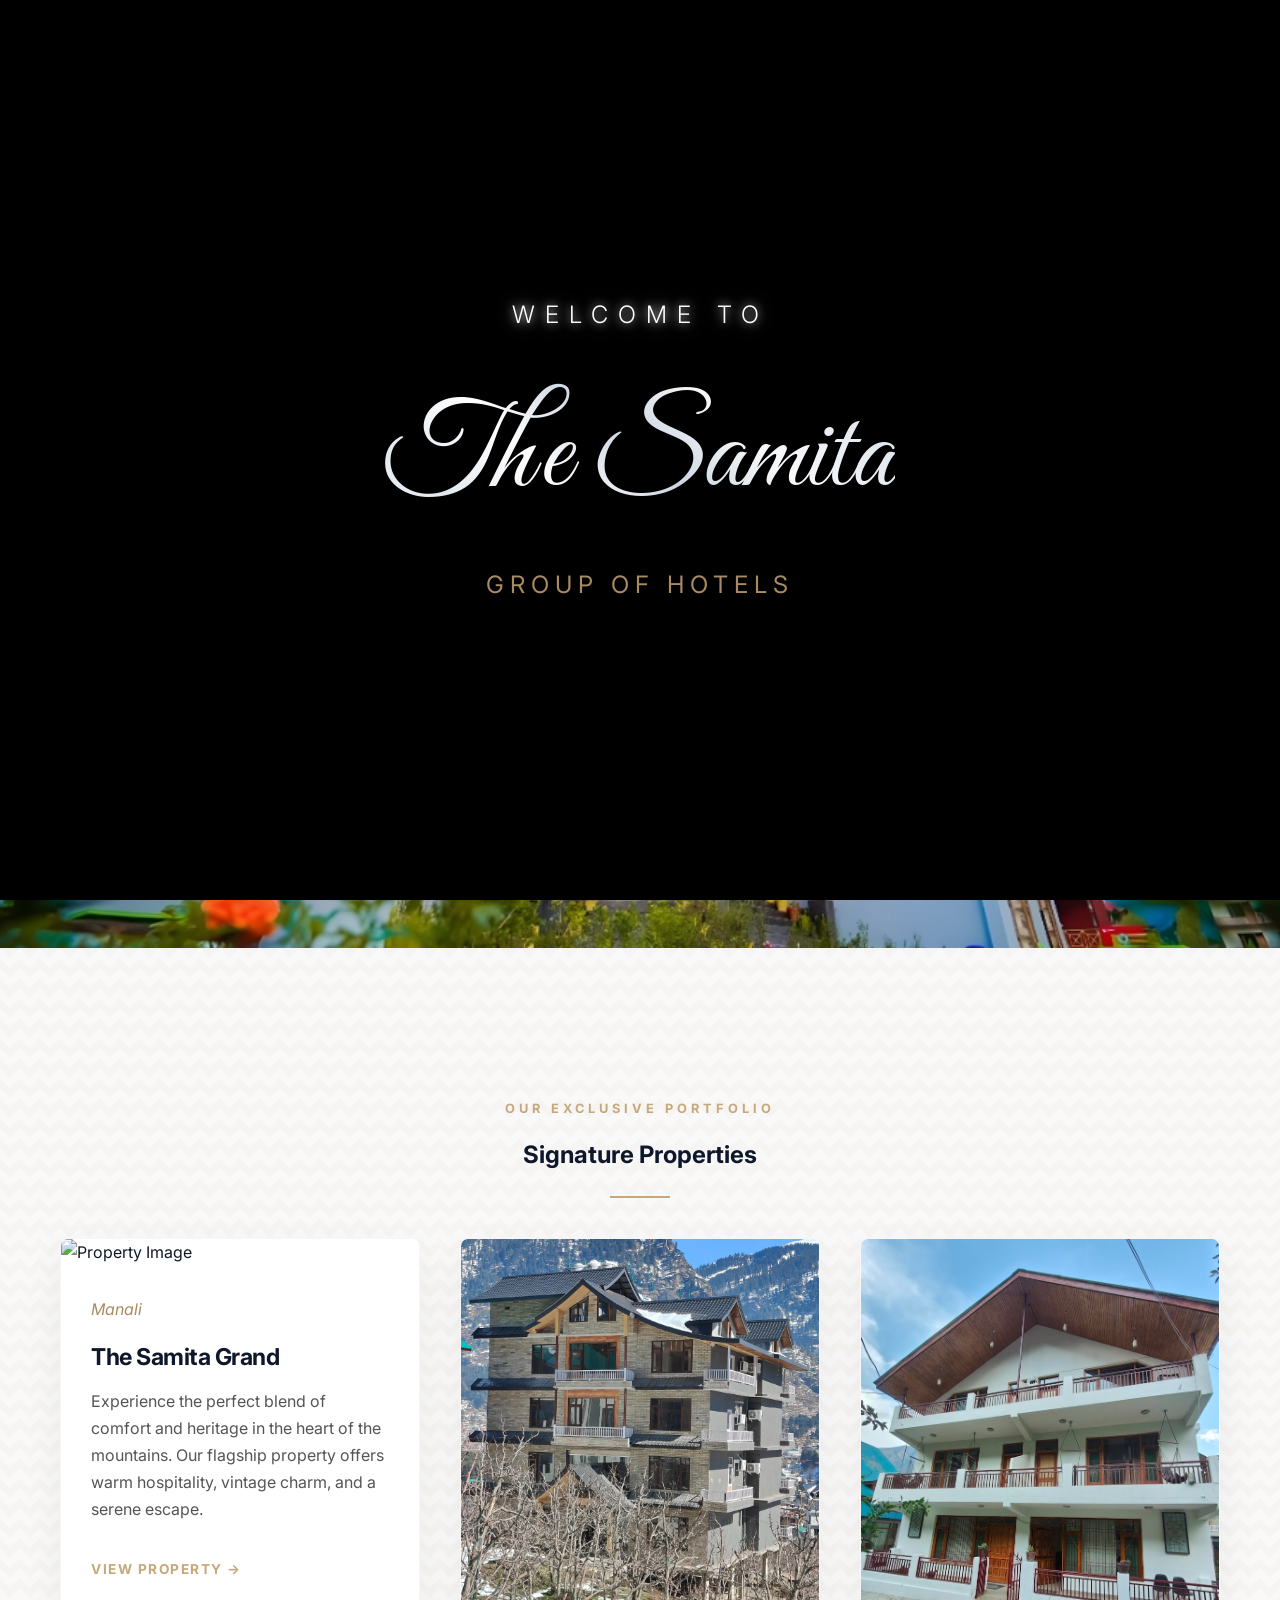
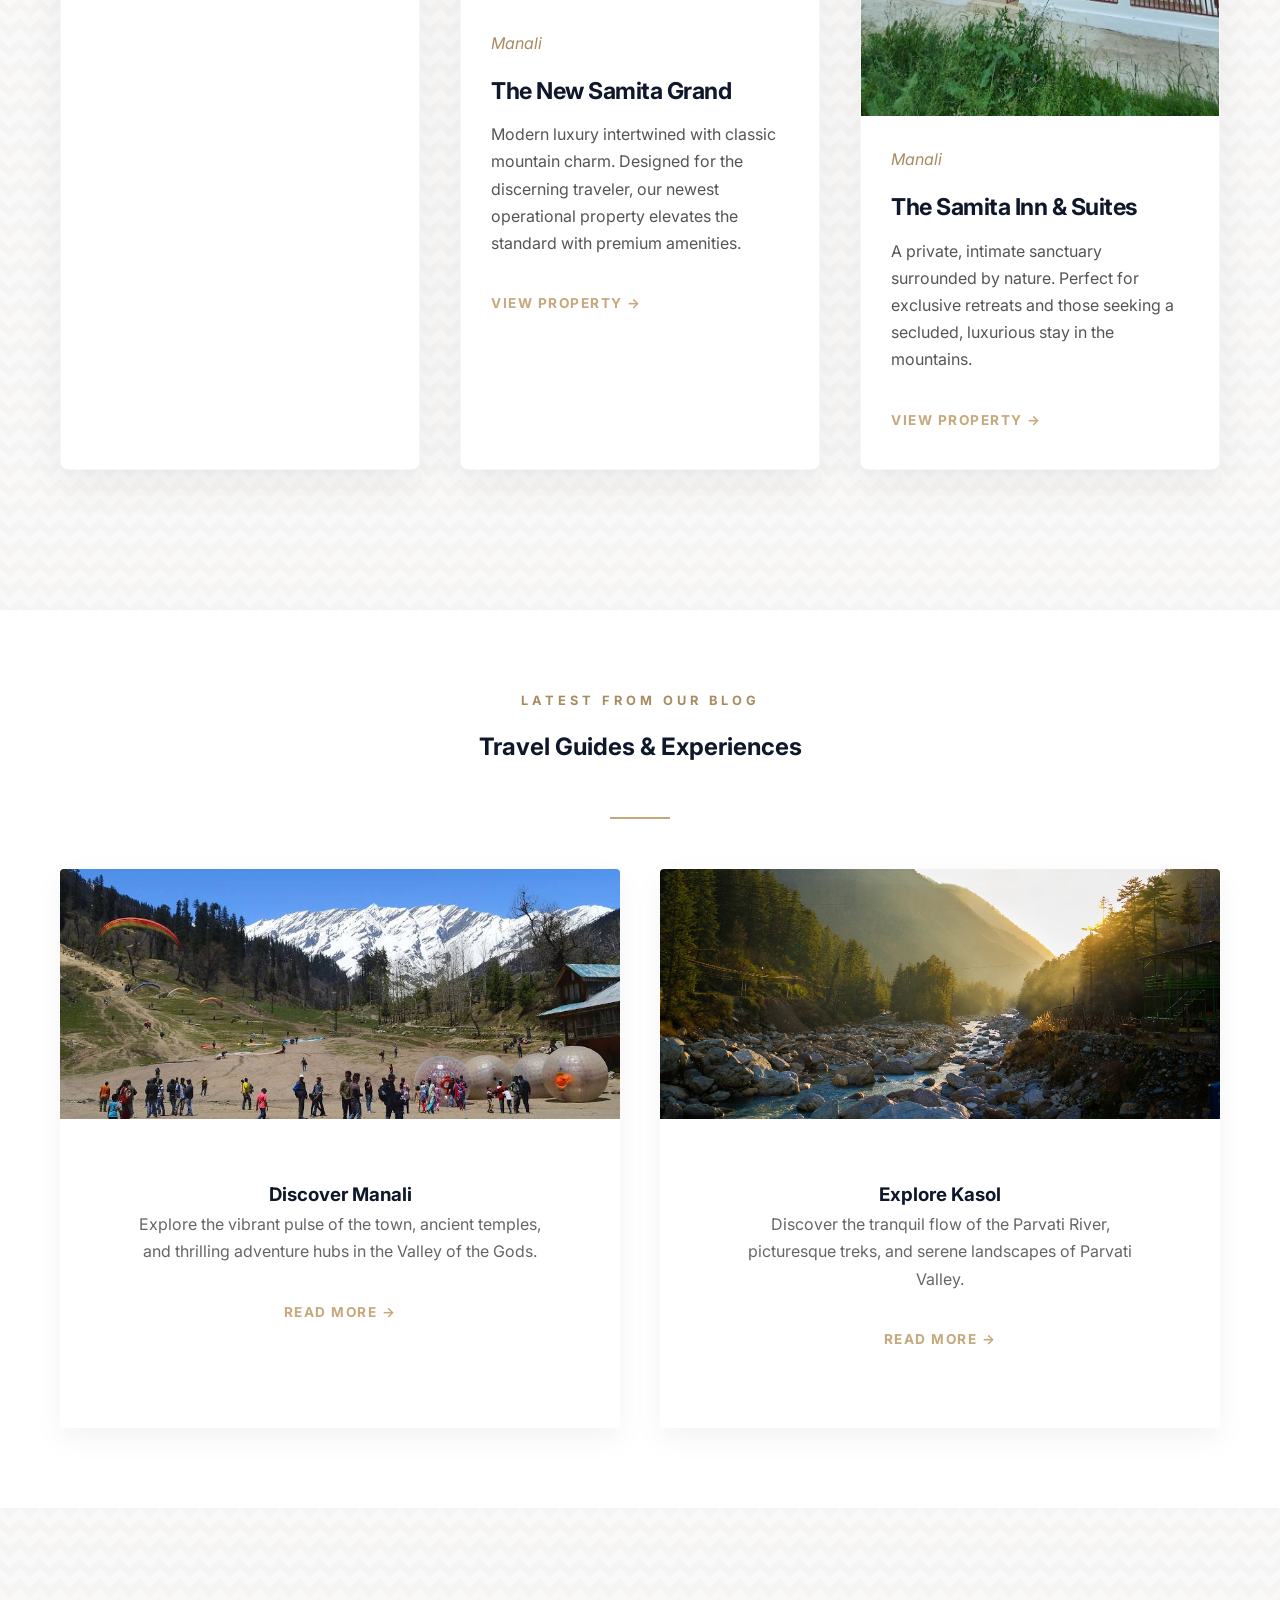
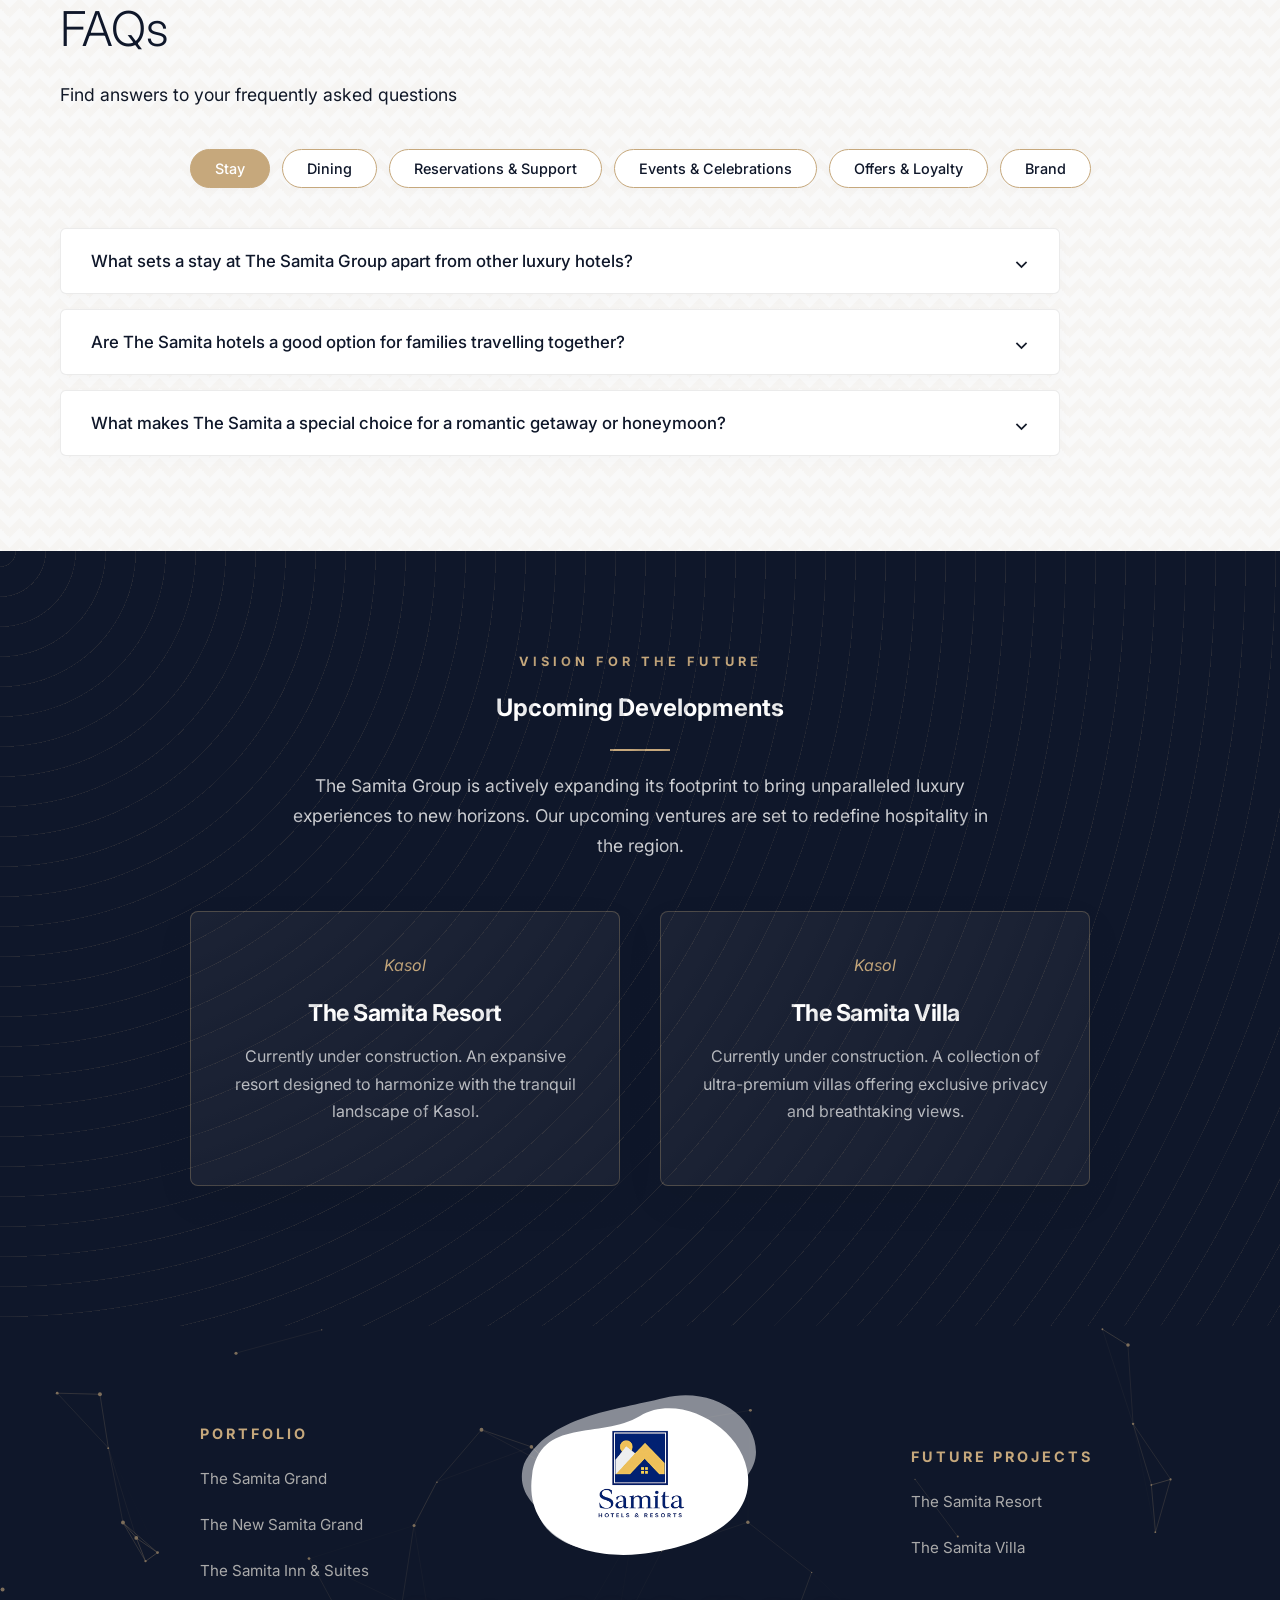
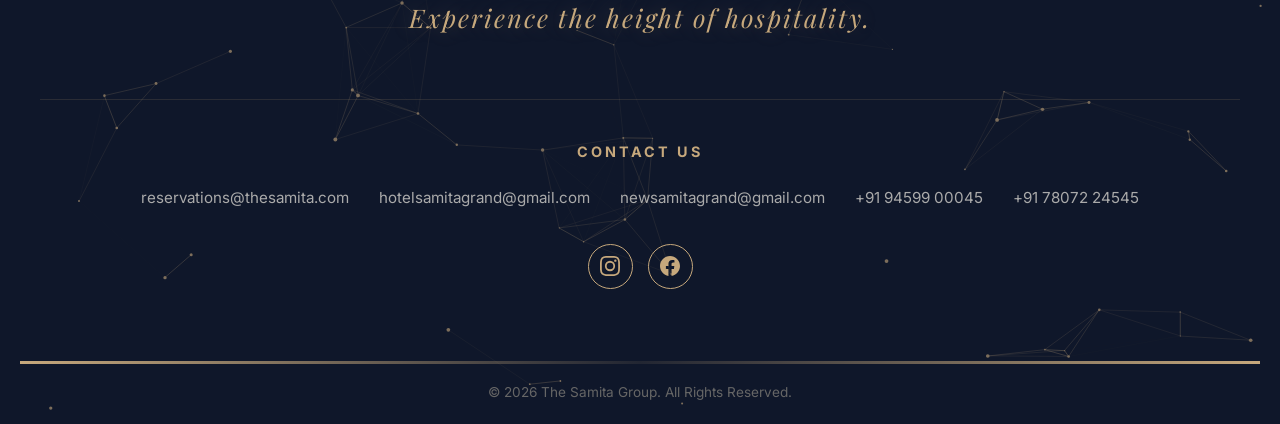
==== index.html @ b76d22bc "Increase font size of brand name and update page titles" ====
﻿<!DOCTYPE html>
<html lang="en">
<head>
<!-- Google tag (gtag.js) -->
<script async src="https://www.googletagmanager.com/gtag/js?id=G-04P761HMCG"></script>
<script>
  window.dataLayer = window.dataLayer || [];
  function gtag(){dataLayer.push(arguments);}
  gtag('js', new Date());

  gtag('config', 'G-04P761HMCG');
</script>
    <meta charset="UTF-8">
    <meta name="viewport" content="width=device-width, initial-scale=1.0">
    <meta name="description" content="Experience the height of hospitality with The Samita Group. Discover our luxury properties in the Himalayas including The Samita Grand, The New Samita Grand, and The Samita Inn & Suites.">
    <title>The Samita | Hotels & Resorts</title>
    
    <link rel="icon" type="image/jpeg" href="new-square-logo.jpg">
    
    <link rel="stylesheet" href="https://cdn.jsdelivr.net/npm/flatpickr/dist/flatpickr.min.css">
    <link href="https://fonts.googleapis.com/css2?family=Playfair+Display:ital,wght@0,400;0,600;1,400&family=Lato:wght@300;400;700&display=swap" rel="stylesheet">
    <!-- Preload Transition Logos for Seamless continuity -->
    <link rel="preload" as="image" href="Transition.jpg" fetchpriority="high">
    <link rel="stylesheet" href="styles.css">
</head>
<body>
<!-- SPLASH SCREEN ANIMATION -->
<div id="intro-splash">
    <div class="splash-content">
        <div class="intro-welcome">WELCOME TO</div>
        <div class="intro-brand-wrapper">
            <div class="intro-brand">The Samita</div>
            <div class="intro-sub-brand" style="font-family: var(--font-heading); font-size: 1.5rem; letter-spacing: 6px; text-transform: uppercase; color: var(--gold-dark); margin-top: 5px; opacity: 0; animation: fadeInGlow 1.5s ease-out 1.8s forwards;">Group of Hotels</div>
            <div class="sparkles-container">
                <div class="sparkle s1">&#10022;</div>
                <div class="sparkle s2">&#10022;</div>
                <div class="sparkle s3">&#10022;</div>
                <div class="sparkle s4">&#10022;</div>
                <div class="sparkle s5">&#10022;</div>
            </div>
        </div>
    </div>
</div>
<script>
    // Execute immediately to prevent black flash before DOMContentLoaded
    if (sessionStorage.getItem("splashPlayed")) {
        document.getElementById("intro-splash").style.display = "none";
    } else {
        sessionStorage.setItem("splashPlayed", "true");
        window.isPlayingSplash = true;
    }

    document.addEventListener("DOMContentLoaded", function() {
        const splash = document.getElementById("intro-splash");
        if (!splash) return;
        
        if (window.isPlayingSplash) {
            // Add slide-up class after animations complete
            setTimeout(() => {
                splash.classList.add("slide-up");
            }, 4500);
            
            // Remove from flow
            setTimeout(() => {
                splash.style.display = "none";
            }, 5400);
        }
    });
</script>
<svg style="visibility: hidden; position: absolute;" width="0" height="0" xmlns="http://www.w3.org/2000/svg" version="1.1">
    <defs>
        <filter id="luxury-goo">
            <feGaussianBlur in="SourceGraphic" stdDeviation="8" result="blur" />
            <feColorMatrix in="blur" mode="matrix" values="1 0 0 0 0  0 1 0 0 0  0 0 1 0 0  0 0 0 18 -7" result="goo" />
            <feComposite in="SourceGraphic" in2="goo" operator="atop"/>
        </filter>
    </defs>
</svg>

<div id="samita-wipe-transition" class="samita-wipe-transition active wipe-out" style="contain: paint;">
  <div class="logo-cluster" style="background: transparent; box-shadow: none;">
    <img src="transition-logo.jpg" alt="The Samita Group" class="wipe-logo" fetchpriority="high" decoding="sync" loading="eager" height="80">
  </div>
</div>

    <nav id="luxury-nav" class="luxury-nav">
        <div class="nav-links left">
            <a href="index.html" class="stagger-text">Home</a>
            <a href="#properties" class="stagger-text">Properties</a>
        </div>
        <div class="nav-logo">
            <div class="logo-wrapper-nav">
                <a href="index.html" style="display: flex; align-items: center; text-decoration: none;">
                    <img src="new-square-logo.jpg" alt="The Samita Group" id="nav-logo-img" style="height: 55px; width: auto; mix-blend-mode: multiply;">
                    <img src="logo-text.png?v=2" alt="Samita Hotels & Resorts" id="nav-logo-text-img" style="height: 45px; width: auto; mix-blend-mode: multiply; margin-left: 15px; margin-top: 2px;">
                </a>
            </div>
        </div>
        <div class="nav-links right">
            <a href="#future-projects" class="stagger-text">Future Projects</a>
            
        
            <a href="cancellation-policy.html" class="stagger-text">Cancellation Policy</a>
        </div>
    </nav>

    <header class="hero-section" id="home-hero">
        <div class="hero-bg base-bg" style="background-image: url('Background_daylight.png?v=2');"></div>
        <div class="reveal-layer" id="reveal-layer" style="background-image: url('Background_nighttime.png?v=2');"></div>
        
        <div class="hero-content">
            <span class="subtitle">ELEVATING HOSPITALITY & LIVING</span>
            <br>
            <h1>The Samita</h1>
            <div style="font-family: var(--font-heading); font-size: 1.4rem; letter-spacing: 6px; text-transform: uppercase; color: var(--gold); margin-bottom: 25px; margin-top: -10px; text-shadow: 0 2px 8px rgba(0,0,0,0.5);">Group of Hotels</div>
            <br>
            <a href="#properties" class="btn-gold stagger-text">Explore Our Portfolio</a>
        </div>
    </header>

    <section id="properties" class="section-hotels pattern-bg-light">
        <div class="container">
            <div class="section-heading text-center">
                <span class="subtitle gold-text">OUR EXCLUSIVE PORTFOLIO</span>
                <h2>Signature Properties</h2>
                <div class="gold-line center"></div>
            </div>
            
            <div class="portfolio-grid">
                <div class="portfolio-card">
                    <img src="https://the-samita-grand-manali.hotelsmanali.net/data/Pics/OriginalPhoto/11245/1124582/1124582529/the-samita-grand-manali-manali-himachal-pradesh-pic-2.JPEG" alt="Property Image" class="portfolio-img">
                    <div class="portfolio-info">
                        <div class="portfolio-meta">Manali</div>
                        <h3 class="portfolio-title">The Samita Grand</h3>
                        <p class="portfolio-desc">Experience the perfect blend of comfort and heritage in the heart of the mountains. Our flagship property offers warm hospitality, vintage charm, and a serene escape.</p>
                        <a href="samita-grand.html" class="link-gold stagger-text">VIEW PROPERTY &rarr;</a>
                    </div>
                </div>

                <div class="portfolio-card">
                    <img src="new-samita-grand-exterior.jpg?v=3" alt="Property Image" class="portfolio-img">
                    <div class="portfolio-info">
                        <div class="portfolio-meta">Manali</div>
                        <h3 class="portfolio-title">The New Samita Grand</h3>
                        <p class="portfolio-desc">Modern luxury intertwined with classic mountain charm. Designed for the discerning traveler, our newest operational property elevates the standard with premium amenities.</p>
                        <a href="https://newsamita.com" class="link-gold stagger-text">VIEW PROPERTY &rarr;</a>
                    </div>
                </div>

                <div class="portfolio-card">
                    <img src="samita-inn-suites.jpg" alt="Property Image" class="portfolio-img">
                    <div class="portfolio-info">
                        <div class="portfolio-meta">Manali</div>
                        <h3 class="portfolio-title">The Samita Inn & Suites</h3>
                        <p class="portfolio-desc">A private, intimate sanctuary surrounded by nature. Perfect for exclusive retreats and those seeking a secluded, luxurious stay in the mountains.</p>
                        <a href="samita-inn-suites.html" class="link-gold stagger-text">VIEW PROPERTY &rarr;</a>
                    </div>
                </div>
            </div>
        </div>
    </section>

    
    <section id="blog" class="content-section" style="background: var(--white); color: var(--darker); padding: 80px 20px;">
        <div class="container text-center">
            <span class="subtitle" style="color: var(--gold-dark);">LATEST FROM OUR BLOG</span>
            <h2 style="color: var(--darker); margin-bottom: 50px;">Travel Guides & Experiences</h2>
            <div class="gold-line center" style="margin-bottom: 50px;"></div>
            
            <div class="rooms-grid">
                <div class="room-card" style="box-shadow: 0 10px 30px rgba(0,0,0,0.05); text-align: center;">
                    <div class="room-img" style="background-image: url('manali-card.png'); height: 250px;"></div>
                    <div class="room-info" style="padding: 30px;">
                        <h3>Discover Manali</h3>
                        <p style="color: #666; margin-bottom: 20px;">Explore the vibrant pulse of the town, ancient temples, and thrilling adventure hubs in the Valley of the Gods.</p>
                        <a href="discover-manali.html" class="link-gold stagger-text">READ MORE &rarr;</a>
                    </div>
                </div>
                
                <div class="room-card" style="box-shadow: 0 10px 30px rgba(0,0,0,0.05); text-align: center;">
                    <div class="room-img" style="background-image: url('kasol-card.jpg'); height: 250px;"></div>
                    <div class="room-info" style="padding: 30px;">
                        <h3>Explore Kasol</h3>
                        <p style="color: #666; margin-bottom: 20px;">Discover the tranquil flow of the Parvati River, picturesque treks, and serene landscapes of Parvati Valley.</p>
                        <a href="explore-kasol.html" class="link-gold stagger-text">READ MORE &rarr;</a>
                    </div>
                </div>
            </div>
        </div>
    </section>

    <!-- FAQ SECTION -->
    <section id="faq-section" class="section-faq pattern-bg-light" style="padding: 80px 0;">
        <div class="container">
            <div class="section-heading" style="margin-bottom: 40px;">
                <h2 style="font-size: 3rem; margin-bottom: 10px; font-weight: 300; font-family: var(--font-heading);">FAQs</h2>
                <span style="color: var(--dark); font-size: 1.1rem; display: block; margin-bottom: 25px;">Find answers to your frequently asked questions</span>
            </div>
            
            <div class="faq-tabs-container">
                <button class="faq-tab active" data-target="faq-stay">Stay</button>

                <button class="faq-tab" data-target="faq-dining">Dining</button>
                <button class="faq-tab" data-target="faq-reservations">Reservations & Support</button>
                <button class="faq-tab" data-target="faq-events">Events & Celebrations</button>
                <button class="faq-tab" data-target="faq-offers">Offers & Loyalty</button>
                <button class="faq-tab" data-target="faq-brand">Brand</button>
            </div>

            <div class="faq-content-container" style="max-width: 1000px; margin: 30px 0 0;">
                <!-- Stay Tab -->
                <div id="faq-stay" class="faq-tab-content active">
                    <div class="faq-accordion-item">
                        <button class="faq-question">What sets a stay at The Samita Group apart from other luxury hotels? <span class="chevron">&#8964;</span></button>
                        <div class="faq-answer"><div class="faq-answer-inner"><p>At The Samita Group, we offer an unparalleled blend of modern luxury, breathtaking natural landscapes, and personalized Indian hospitality. Each property is designed to be an experience in itself, reflecting local culture while maintaining world-class standards.</p></div></div>
                    </div>
                    <div class="faq-accordion-item">
                        <button class="faq-question">Are The Samita hotels a good option for families travelling together? <span class="chevron">&#8964;</span></button>
                        <div class="faq-answer"><div class="faq-answer-inner"><p>Absolutely. We offer spacious suites, interconnected rooms, and a variety of activities tailored for all age groups, ensuring a memorable and comfortable stay for families.</p></div></div>
                    </div>
                    <div class="faq-accordion-item">
                        <button class="faq-question">What makes The Samita a special choice for a romantic getaway or honeymoon? <span class="chevron">&#8964;</span></button>
                        <div class="faq-answer"><div class="faq-answer-inner"><p>Our properties feature intimate dining experiences, couple's spa rituals, private balconies with stunning views, and personalized romantic turndown services.</p></div></div>
                    </div>
                </div>



                <!-- Dining Tab -->
                <div id="faq-dining" class="faq-tab-content">
                    <div class="faq-accordion-item">
                        <button class="faq-question">What dining options are available at the properties? <span class="chevron">&#8964;</span></button>
                        <div class="faq-answer"><div class="faq-answer-inner"><p>Each of our hotels features multi-cuisine restaurants, premium bars, and in-room dining services, offering a mix of authentic local flavors and international gastronomy.</p></div></div>
                    </div>
                    <div class="faq-accordion-item">
                        <button class="faq-question">Do you cater to special dietary requirements? <span class="chevron">&#8964;</span></button>
                        <div class="faq-answer"><div class="faq-answer-inner"><p>Yes, our expert chefs are happy to accommodate specific dietary requirements, including vegan, gluten-free, and Jain cuisine. Please inform us of your preferences when booking.</p></div></div>
                    </div>
                </div>

                <!-- Reservations & Support Tab -->
                <div id="faq-reservations" class="faq-tab-content">
                    <div class="faq-accordion-item">
                        <button class="faq-question">What are the best ways to contact the reservations team to plan my stay? <span class="chevron">&#8964;</span></button>
                        <div class="faq-answer"><div class="faq-answer-inner"><p>You can reach our reservations team via email, phone, or by reaching out to our dedicated support channels listed in the footer below.</p>
                        <a href="#" onclick="window.scrollTo({top: document.body.scrollHeight, behavior: 'smooth'}); return false;" class="btn-gold stagger-text" style="display: inline-block; margin-top: 15px; padding: 8px 20px; font-size: 0.85rem;">Contact Us</a>
                        </div></div>
                    </div>
                    <div class="faq-accordion-item">
                        <button class="faq-question">What payment options are accepted at The Samita properties? <span class="chevron">&#8964;</span></button>
                        <div class="faq-answer"><div class="faq-answer-inner"><p>We accept all major credit and debit cards, UPI payments, and bank transfers. Cash payments are also accepted within regulatory limits.</p></div></div>
                    </div>
                </div>

                <!-- Events & Celebrations Tab -->
                <div id="faq-events" class="faq-tab-content">
                    <div class="faq-accordion-item">
                        <button class="faq-question">Do you have venues for corporate events? <span class="chevron">&#8964;</span></button>
                        <div class="faq-answer"><div class="faq-answer-inner"><p>Yes, our properties boast state-of-the-art conference rooms and expansive halls perfect for corporate retreats and business meetings.</p></div></div>
                    </div>
                    <div class="faq-accordion-item">
                        <button class="faq-question">Are there special packages during festive seasons? <span class="chevron">&#8964;</span></button>
                        <div class="faq-answer"><div class="faq-answer-inner"><p>Absolutely! We curate exclusive packages during major festivals, offering special discounts, themed dinners, and unique celebratory events to make your holidays memorable.</p></div></div>
                    </div>
                </div>

                <!-- Offers & Loyalty Tab -->
                <div id="faq-offers" class="faq-tab-content">
                    <div class="faq-accordion-item">
                        <button class="faq-question">Do you have a loyalty program for frequent guests? <span class="chevron">&#8964;</span></button>
                        <div class="faq-answer"><div class="faq-answer-inner"><p>We are currently developing a signature loyalty program that will offer exclusive benefits and rewards to our frequent guests.</p></div></div>
                    </div>
                </div>

                <!-- Brand Tab -->
                <div id="faq-brand" class="faq-tab-content">
                    <div class="faq-accordion-item">
                        <button class="faq-question">In which key destinations across India can I find a Samita property? <span class="chevron">&#8964;</span></button>
                        <div class="faq-answer"><div class="faq-answer-inner"><p>The Samita Group currently has premium properties in Kullu and Manali, with exciting future developments planned across the Himalayas.</p></div></div>
                    </div>
                </div>
            </div>
        </div>
    </section>

    <section id="future-projects" class="content-section pattern-overlay-2">
        <div class="container text-center">
            <span class="subtitle gold-text">VISION FOR THE FUTURE</span>
            <h2 class="text-white">Upcoming Developments</h2>
            <div class="gold-line center"></div>
            <p class="text-white max-w" style="margin-top: 20px; font-size: 1.1rem; opacity: 0.8;">The Samita Group is actively expanding its footprint to bring unparalleled luxury experiences to new horizons. Our upcoming ventures are set to redefine hospitality in the region.</p>
            
            <div class="portfolio-grid" style="margin-top: 50px; grid-template-columns: repeat(auto-fit, minmax(350px, 1fr)); max-width: 900px; margin-left: auto; margin-right: auto;">
                <div class="portfolio-card" style="background: rgba(255,255,255,0.05); border: 1px solid rgba(198,168,124,0.3);">
                    <div class="portfolio-info text-center" style="padding: 40px;">
                        <div class="portfolio-meta" style="color: var(--gold);">Kasol</div>
                        <h3 class="portfolio-title text-white">The Samita Resort</h3>
                        <p class="portfolio-desc text-white" style="opacity: 0.7;">Currently under construction. An expansive resort designed to harmonize with the tranquil landscape of Kasol.</p>
                    </div>
                </div>
                
                <div class="portfolio-card" style="background: rgba(255,255,255,0.05); border: 1px solid rgba(198,168,124,0.3);">
                    <div class="portfolio-info text-center" style="padding: 40px;">
                        <div class="portfolio-meta" style="color: var(--gold);">Kasol</div>
                        <h3 class="portfolio-title text-white">The Samita Villa</h3>
                        <p class="portfolio-desc text-white" style="opacity: 0.7;">Currently under construction. A collection of ultra-premium villas offering exclusive privacy and breathtaking views.</p>
                    </div>
                </div>
            </div>
        </div>
    </section>

    <footer class="luxury-footer full-page-footer">
        <canvas id="footer-network"></canvas>
        
        <div class="footer-grid-container" style="position: relative; z-index: 2;">
            <div class="footer-node node-tl">
                <h4>Portfolio</h4>
                <a href="samita-grand.html" class="stagger-text">The Samita Grand</a>
                <a href="https://newsamita.com" class="stagger-text">The New Samita Grand</a>
                <a href="samita-inn-suites.html" class="stagger-text">The Samita Inn & Suites</a>
            </div>

            <div class="footer-center-node">
                <div class="logo-wrapper-footer">
                    <a href="index.html"><img src="footer%20logo.png?v=2" alt="The Samita Group" class="footer-logo"></a>
                </div>
                <p class="designer-tagline">Experience the height of hospitality.</p>
            </div>

            <div class="footer-node node-tr">
                <h4>Future Projects</h4>
                <a href="#future-projects" class="stagger-text">The Samita Resort</a>
                <a href="#future-projects" class="stagger-text">The Samita Villa</a>
            </div>

            <div class="footer-node node-bottom-contact">
                <h4>Contact Us</h4>
                <div class="contact-links-inline">
                    <a href="mailto:reservations@thesamita.com" class="stagger-text">reservations@thesamita.com</a>
                    <a href="mailto:hotelsamitagrand@gmail.com" class="stagger-text">hotelsamitagrand@gmail.com</a>
                    <a href="mailto:newsamitagrand@gmail.com" class="stagger-text">newsamitagrand@gmail.com</a>
                    <a href="tel:+919459900045" class="stagger-text">+91 94599 00045</a>
                    <a href="tel:+917807224545" class="stagger-text">+91 78072 24545</a>
                    
                </div>
                <div class="socials-tab centered-socials">
                    <a href="https://www.instagram.com/thesamitagrand/" target="_blank" class="social-icon"><svg viewBox="0 0 24 24"><path d="M12 2.163c3.204 0 3.584.012 4.85.07 3.252.148 4.771 1.691 4.919 4.919.058 1.265.069 1.645.069 4.849 0 3.205-.012 3.584-.069 4.849-.149 3.225-1.664 4.771-4.919 4.919-1.266.058-1.644.07-4.85.07-3.204 0-3.584-.012-4.849-.07-3.26-.149-4.771-1.699-4.919-4.92-.058-1.265-.07-1.644-.07-4.849 0-3.204.013-3.583.07-4.849.149-3.227 1.664-4.771 4.919-4.919 1.266-.057 1.645-.069 4.849-.069zM12 0C8.741 0 8.333.014 7.053.072 2.695.272.273 2.69.073 7.052.014 8.333 0 8.741 0 12c0 3.259.014 3.668.072 4.948.2 4.358 2.618 6.78 6.98 6.98C8.333 23.986 8.741 24 12 24c3.259 0 3.668-.014 4.948-.072 4.354-.2 6.782-2.618 6.979-6.98.059-1.28.073-1.689.073-4.948 0-3.259-.014-3.667-.072-4.947-.196-4.354-2.617-6.78-6.979-6.98C15.668.014 15.259 0 12 0zm0 5.838a6.162 6.162 0 100 12.324 6.162 6.162 0 000-12.324zM12 16a4 4 0 110-8 4 4 0 010 8zm6.406-11.845a1.44 1.44 0 100 2.881 1.44 1.44 0 000-2.881z"/></svg></a>
                    <a href="https://www.facebook.com/thesamitagrand/" target="_blank" class="social-icon"><svg viewBox="0 0 24 24"><path d="M24 12.073c0-6.627-5.373-12-12-12s-12 5.373-12 12c0 5.99 4.388 10.954 10.125 11.854v-8.385H7.078v-3.47h3.047V9.43c0-3.007 1.792-4.669 4.533-4.669 1.312 0 2.686.235 2.686.235v2.953H15.83c-1.491 0-1.956.925-1.956 1.874v2.25h3.328l-.532 3.47h-2.796v8.385C19.612 23.027 24 18.062 24 12.073z"/></svg></a>
                </div>
            </div>
        </div>

        <div class="footer-bottom-copyright">
            <p>&copy; 2026 The Samita Group. All Rights Reserved.</p>
        </div>
    </footer>

    <script src="https://cdn.jsdelivr.net/npm/flatpickr"></script>
    <script src="script.js"></script>
    <!-- Cookie Banner -->
    <div id="cookie-banner" class="cookie-banner">
        <div class="cookie-content">
            <h4>We value your privacy</h4>
            <p>We use essential cookies to make our site work. With your consent, we also use Google Analytics to help us understand how you interact with our website so we can enhance your luxury experience. <a href="cancellation-policy.html" style="color: var(--gold); text-decoration: underline;">Learn more</a></p>
        </div>
        <div class="cookie-buttons">
            <button id="decline-cookies" class="cookie-btn decline">Decline</button>
            <button id="accept-cookies" class="cookie-btn accept">Accept Analytics</button>
        </div>
    </div>
    <!-- Floating Action Button -->
    <div class="fab-container">
        <div class="fab-options">
            <a href="tel:9459900045" class="fab-option" title="Call Us">
                <svg viewBox="0 0 24 24" width="22" height="22" stroke="currentColor" stroke-width="2" fill="none" stroke-linecap="round" stroke-linejoin="round"><path d="M22 16.92v3a2 2 0 0 1-2.18 2 19.79 19.79 0 0 1-8.63-3.07 19.5 19.5 0 0 1-6-6 19.79 19.79 0 0 1-3.07-8.67A2 2 0 0 1 4.11 2h3a2 2 0 0 1 2 1.72 12.84 12.84 0 0 0 .7 2.81 2 2 0 0 1-.45 2.11L8.09 9.91a16 16 0 0 0 6 6l1.27-1.27a2 2 0 0 1 2.11-.45 12.84 12.84 0 0 0 2.81.7A2 2 0 0 1 22 16.92z"></path></svg>
            </a>
            <a href="mailto:reservations@thesamita.com" class="fab-option" title="Email Us">
                <svg viewBox="0 0 24 24" width="22" height="22" stroke="currentColor" stroke-width="2" fill="none" stroke-linecap="round" stroke-linejoin="round"><path d="M4 4h16c1.1 0 2 .9 2 2v12c0 1.1-.9 2-2 2H4c-1.1 0-2-.9-2-2V6c0-1.1.9-2 2-2z"></path><polyline points="22,6 12,13 2,6"></polyline></svg>
            </a>
            <a href="https://wa.me/message/C3ID7YF2EN5YC1" target="_blank" class="fab-option" title="WhatsApp">
                <svg viewBox="0 0 24 24" width="22" height="22" stroke="currentColor" stroke-width="2" fill="none" stroke-linecap="round" stroke-linejoin="round"><path d="M21 11.5a8.38 8.38 0 0 1-.9 3.8 8.5 8.5 0 0 1-7.6 4.7 8.38 8.38 0 0 1-3.8-.9L3 21l1.9-5.7a8.38 8.38 0 0 1-.9-3.8 8.5 8.5 0 0 1 4.7-7.6 8.38 8.38 0 0 1 3.8-.9h.5a8.48 8.48 0 0 1 8 8v.5z"></path></svg>
            </a>
        </div>
        <button class="fab-main" id="fab-main">
            <svg class="fab-icon-message" viewBox="0 0 24 24" width="26" height="26" stroke="currentColor" stroke-width="2" fill="none" stroke-linecap="round" stroke-linejoin="round"><path d="M21 15a2 2 0 0 1-2 2H7l-4 4V5a2 2 0 0 1 2-2h14a2 2 0 0 1 2 2z"></path></svg>
            <svg class="fab-icon-close" viewBox="0 0 24 24" width="26" height="26" stroke="currentColor" stroke-width="2" fill="none" stroke-linecap="round" stroke-linejoin="round" style="display:none;"><line x1="18" y1="6" x2="6" y2="18"></line><line x1="6" y1="6" x2="18" y2="18"></line></svg>
        </button>
    </div>
</body>
</html>
---- styles.css ----
@import url('https://fonts.googleapis.com/css2?family=Inter:wght@300;400;700;900&display=swap');
@import url('https://fonts.googleapis.com/css2?family=Great+Vibes&display=swap');

/* =========================================
   LUXURY BASE & TYPOGRAPHY
========================================= */
:root {
    --gold: #C6A87C;
    --gold-dark: #A88B60;
    --dark: #111827;
    --darker: #0f172a;
    --cream: #f9f9f9;
    --white: #ffffff;
    --maroon: #032770; 
    --font-heading: 'Inter', sans-serif;
    --font-body: 'Inter', sans-serif;
}

* { margin: 0; padding: 0; box-sizing: border-box; }
/* FIXED: Smooth scrolling added for buttons! */
html { scroll-behavior: smooth; background-color: var(--maroon); }
body { 
    background-color: var(--cream); 
    background-image: linear-gradient(135deg, rgba(198, 168, 124, 0.05) 25%, transparent 25%), linear-gradient(225deg, rgba(198, 168, 124, 0.05) 25%, transparent 25%), linear-gradient(45deg, rgba(198, 168, 124, 0.05) 25%, transparent 25%), linear-gradient(315deg, rgba(198, 168, 124, 0.05) 25%, var(--cream) 25%); 
    background-position: 10px 0, 10px 0, 0 0, 0 0; 
    background-size: 20px 20px; 
    background-repeat: repeat;
    color: var(--dark); 
    font-family: var(--font-body); 
    line-height: 1.7; 
    width: 100%; max-width: 100vw; overflow-x: hidden; 
    padding: 0 !important; margin: 0 !important; 
}
h1, h2, h3, h4 { font-family: var(--font-heading); font-weight: 700; color: var(--darker); }
a { text-decoration: none; transition: all 0.3s ease; }
img { max-width: 100%; }

.container { max-width: 1200px; margin: 0 auto; padding: 0 20px; }
.text-white { color: var(--white) !important; }
.text-center { text-align: center; }
.max-w { max-width: 700px; margin: 0 auto; }

/* THEME SPECIFIC TYPOGRAPHY */
.theme-royal h1, .theme-royal h2, .theme-royal h3 { font-family: 'Playfair Display', serif; }
.theme-modern { font-family: 'Inter', sans-serif; }
.theme-modern h1, .theme-modern h2, .theme-modern h3 { font-family: 'Inter', sans-serif; font-weight: 900; letter-spacing: -1px; text-transform: uppercase; }
.theme-modern .subtitle { font-family: 'Inter', sans-serif; font-weight: 700; letter-spacing: 2px; }

/* LOGOS */
.logo-wrapper-nav { background: var(--white); border-radius: 4px; display: inline-flex; align-items: center; justify-content: center; padding: 5px 10px; height: 80px; }
#nav-logo-img { height: 70px !important; width: auto !important; display: block; mix-blend-mode: multiply; }
#nav-logo-text-img { height: 45px !important; width: auto !important; display: block; mix-blend-mode: multiply; margin-left: 15px; }
.logo-wrapper-footer {
    background-color: transparent;
    background-image: url("data:image/svg+xml,%3Csvg xmlns='http://www.w3.org/2000/svg' viewBox='0 0 300 150' preserveAspectRatio='none'%3E%3Cpath fill='%23ffffff' d='M15,75 C25,25 100,45 150,25 C200,5 280,35 285,75 C290,115 220,135 150,140 C80,145 5,125 15,75 Z'/%3E%3Cpath fill='%23ffffff' d='M25,85 C45,45 120,55 170,35 C220,15 275,55 275,85 C275,115 200,125 130,135 C60,145 5,115 25,85 Z' opacity='0.7'/%3E%3Cpath fill='%23ffffff' d='M5,65 C35,25 120,20 180,10 C240,0 295,25 295,55 C295,85 220,110 150,120 C80,130 -15,105 5,65 Z' opacity='0.5'/%3E%3C/svg%3E");
    background-size: 100% 100%;
    background-repeat: no-repeat;
    background-position: center;
    border-radius: 0;
    box-shadow: none;
    display: inline-flex;
    align-items: center;
    justify-content: center;
    padding: 30px 50px;
    height: 180px;
}
.footer-logo { height: 140px !important; width: auto !important; display: block; mix-blend-mode: multiply; transform: translateY(5px); }

/* =========================================
   SNAPPY WIPE TRANSITION (LANDO STYLE)
========================================= */
.samita-wipe-transition {
  position: fixed;
  top: 0;
  left: 0;
  width: 100vw;
  height: 100vh;
  background-color: var(--white); /* White background for dark logo */
  z-index: 999999;
  display: flex;
  justify-content: center;
  align-items: center;
  transform: translateX(-100%); 
  pointer-events: none;
  visibility: hidden;
  contain: paint;
  backface-visibility: hidden;
  -webkit-font-smoothing: antialiased;
}

.samita-wipe-transition.active {
    visibility: visible;
    transform: translateY(0) translateZ(0); /* Force GPU */
}

/* The white pill container holding the transition image */
.logo-cluster {
  display: flex;
  align-items: center;
  justify-content: center;
  opacity: 0;
  transform: scale(0.5) translateZ(0);
  max-width: 90%;
}

.wipe-logo {
  height: 200px; 
  width: auto;
  object-fit: contain;
  will-change: transform;
}

/* Mobile responsiveness */
@media (max-width: 768px) {
  .logo-cluster {
    border-radius: 30px;
    padding: 15px 25px;
  }
  .wipe-logo {
    height: 50px;
  }
}

/* --------------------------------------
   ANIMATION: LEAVING THE PAGE
--------------------------------------- */
.samita-wipe-transition.wipe-in {
  pointer-events: auto;
  animation: sweepRightIn 0.8s cubic-bezier(0.77, 0, 0.175, 1) forwards;
}

.samita-wipe-transition.wipe-in .logo-cluster {
  animation: sweepInScale 0.6s cubic-bezier(0.175, 0.885, 0.32, 1.275) 0.2s both;
}

/* --------------------------------------
   ANIMATION: ENTERING THE NEW PAGE
--------------------------------------- */
.samita-wipe-transition.wipe-out {
  pointer-events: auto;
  transform: translateX(0) translateZ(0); 
  animation: sweepLeftOut 0.8s cubic-bezier(0.77, 0, 0.175, 1) 0.6s both;
}

.samita-wipe-transition.wipe-out .logo-cluster {
  opacity: 1;
  transform: scale(1.5) translateZ(0);
  will-change: transform, opacity;
  animation: sweepOutScale 0.6s cubic-bezier(0.77, 0, 0.175, 1) 0.3s both;
}

/* Keyframes for Lando style wipe */
@keyframes sweepRightIn {
  0% { transform: translateX(-100%); }
  100% { transform: translateX(0); }
}

@keyframes sweepLeftOut {
  0% { transform: translateX(0); }
  100% { transform: translateX(100%); }
}

@keyframes sweepInScale {
  0% { opacity: 0; transform: scale(0.5); }
  100% { opacity: 1; transform: scale(1.5); }
}

@keyframes sweepOutScale {
  0% { opacity: 1; transform: scale(1.5); }
  100% { opacity: 0; transform: scale(5); }
}

/* ADDITIONAL REFINEMENT */
#luxury-goo { color-interpolation-filters: sRGB; }

@keyframes flashLogo { 0% { opacity: 0.1; transform: scale(0.95); } 100% { opacity: 1; transform: scale(1.05); } }

/* STAGGERED WAVE TEXT ANIMATION */
.stagger-text { display: inline-flex; overflow: hidden; vertical-align: top; cursor: pointer; }
.char-wrap { overflow: hidden; display: inline-block; }
.char { display: inline-block; position: relative; transition: transform 0.5s cubic-bezier(0.76, 0, 0.24, 1); transition-delay: calc(var(--char-index) * 0.03s); }
.char::after { content: attr(data-char); position: absolute; top: 100%; left: 0; width: 100%; height: 100%; color: var(--gold); }
.stagger-text:hover .char { transform: translateY(-100%); }

/* =========================================
   FIXED: HEADER SITS AT TOP AND SCROLLS AWAY
========================================= */
.luxury-nav { 
    position: relative !important; 
    top: 0 !important; left: 0 !important; width: 100%; 
    display: flex; justify-content: space-between; align-items: center; 
    padding: 25px 50px; z-index: 9999; 
    background: var(--white) !important; 
    box-shadow: 0 4px 15px rgba(0,0,0,0.05) !important; transform: none !important;
}
.nav-links { flex: 1; display: flex; align-items: center; }
.nav-links.right { justify-content: flex-end; }
.nav-links a { color: var(--darker); text-transform: uppercase; font-size: 0.8rem; letter-spacing: 2px; font-weight: 600; margin: 0 15px; cursor: pointer; text-shadow: none; transition: color 0.3s ease;}
.nav-links a:hover { color: var(--gold) !important; }

/* HERO SECTION & LIQUID MASK */
.hero-section { position: relative; height: auto; min-height: calc(100vh - 85px); width: 100%; background: var(--cream); overflow: hidden; display: flex; align-items: center; justify-content: center; }
.hero-bg { position: absolute; top: 0; left: 0; width: 100%; height: 100%; background-size: cover; background-position: center bottom; }
.base-bg { z-index: 1; }
/* The Mask Layer */
.reveal-layer { 
    position: absolute; top: 0; left: 0; width: 100%; height: 100%;
    z-index: 2; pointer-events: none;
    background-size: cover; background-position: center bottom;
    -webkit-mask-image: radial-gradient(circle var(--m-size, 0px) at var(--m-x, 50%) var(--m-y, 50%), black 30%, transparent 70%);
    mask-image: radial-gradient(circle var(--m-size, 0px) at var(--m-x, 50%) var(--m-y, 50%), black 30%, transparent 70%);
}
.video-bg { position: absolute; top: 0; left: 0; width: 100%; height: 100%; z-index: 4; background: rgba(0,0,0,0.3); pointer-events: none; }

.hero-content { position: relative; z-index: 10; text-align: center; color: #fff; pointer-events: none; }
.hero-content h1 { color: var(--white) !important; text-shadow: 0 4px 15px rgba(0,0,0,0.6); font-size: 6rem; margin-bottom: 20px;}
.hero-content h1, .hero-content .btn-gold { pointer-events: auto; }

/* LUXURY PORTFOLIO LAYOUT */
.portfolio-grid { display: grid; grid-template-columns: repeat(3, 1fr); gap: 40px; margin-top: 40px; }
.portfolio-card { background: var(--white); border-radius: 8px; box-shadow: 0 15px 40px rgba(0,0,0,0.06); overflow: hidden; border: 1px solid rgba(0,0,0,0.03); transition: transform 0.4s ease; display: inline-block; width: 100%; break-inside: avoid; margin-bottom: 40px; }
.portfolio-card:hover { transform: translateY(-10px); box-shadow: 0 25px 50px rgba(0,0,0,0.1); }
.portfolio-img { width: 100%; height: auto; display: block; }
.portfolio-info { padding: 30px; display: flex; flex-direction: column; flex-grow: 1; }
.portfolio-title { font-family: var(--font-heading); font-size: 1.45rem; margin-bottom: 10px; color: var(--darker); font-weight: 700; white-space: nowrap; overflow: hidden; text-overflow: ellipsis; letter-spacing: -0.5px; }
.portfolio-desc { font-size: 1rem; color: #555; margin-bottom: 20px; flex-grow: 1; }
.portfolio-meta { font-family: var(--font-heading); color: var(--gold-dark); font-size: 1rem; font-style: italic; margin-bottom: 15px; }

/* BUTTONS */
.btn-gold { display: inline-block; padding: 15px 35px; border: 1px solid var(--white); color: var(--white); text-transform: uppercase; letter-spacing: 2px; font-size: 0.8rem; margin-top: 30px; transition: all 0.4s ease;}
.btn-gold:hover { background: var(--white); color: var(--dark); }
.btn-gold-solid { background: var(--gold); color: var(--white); padding: 15px 30px; border: none; text-transform: uppercase; letter-spacing: 2px; font-weight: bold; cursor: pointer; transition: all 0.4s ease; border-radius: 4px; display: inline-block;}
.btn-gold-solid:hover { background: var(--gold-dark); transform: scale(1.05); }
.btn-book-now { background: var(--dark); color: var(--gold); font-family: var(--font-heading); text-transform: uppercase; letter-spacing: 2px; padding: 15px; border: none; width: 100%; cursor: pointer; transition: all 0.3s ease; margin-top: 20px; border-radius: 4px; display: flex; justify-content: center; align-items: center; }
.btn-book-now:hover { background: var(--gold); color: var(--white); }

/* RETURN TO TOP BUTTON */
#scroll-top-btn { position: fixed; bottom: 30px; left: 30px; width: 50px; height: 50px; background: var(--gold); color: var(--white); border: none; border-radius: 50%; font-size: 24px; cursor: pointer; z-index: 99999; box-shadow: 0 4px 15px rgba(0,0,0,0.3); opacity: 0; visibility: hidden; transition: all 0.3s ease; display: flex; justify-content: center; align-items: center; }
@media (max-width: 768px) { #scroll-top-btn { bottom: 20px; left: 20px; } }
#scroll-top-btn.show { opacity: 1; visibility: visible; }
#scroll-top-btn:hover { background: var(--darker); transform: translateY(-5px); }

/* SOCIAL ICONS */
.socials-tab { display: flex; gap: 15px; justify-content: center; margin-top: 25px; }
.social-icon { display: flex !important; align-items: center !important; justify-content: center !important; width: 45px !important; height: 45px !important; border-radius: 50% !important; background: transparent; border: 1px solid var(--gold) !important; color: var(--gold) !important; transition: all 0.3s ease; padding: 0 !important; overflow: hidden !important; }
.social-icon svg { width: 20px !important; height: 20px !important; fill: currentColor; margin: 0 !important; }
.social-icon:hover { background: var(--gold); color: var(--darker) !important; transform: translateY(-3px); }

/* OTHER SECTIONS */
.subtitle { font-size: 0.8rem; text-transform: uppercase; letter-spacing: 4px; font-weight: 700; margin-bottom: 15px; display: block; }
.gold-text { color: var(--gold); }
.gold-line { width: 60px; height: 2px; background-color: var(--gold); margin: 20px 0; }
.gold-line.center { margin: 20px auto; }
.section-hotels { padding: 150px 0 100px; }

/* HOME PAGE - HOTEL SHOWCASE ALIGNMENT */
.hotel-showcase { display: flex; flex-direction: column; gap: 80px; margin-top: 50px;}
.hotel-card-large { display: flex; align-items: center; gap: 50px; background: var(--white); border-radius: 4px; box-shadow: 0 20px 40px rgba(0,0,0,0.05); overflow: hidden;}
.hotel-card-large.reverse { flex-direction: row-reverse; }
.hotel-img { flex: 1; height: 550px; background-size: cover; background-position: center; }
.hotel-info { flex: 1; padding: 50px; text-align: left; }
.hotel-title-group { display: flex; align-items: center; gap: 20px; margin-bottom: 20px; }
.hotel-title-group .brand-logo { height: 70px; width: auto; margin-bottom: 0; }
.hotel-title-group h3 { font-size: 2.2rem; margin-bottom: 0; color: var(--darker); font-weight: 700; word-break: break-word;}
.link-gold { color: var(--gold); text-transform: uppercase; letter-spacing: 1.5px; font-size: 0.85rem; font-weight: 700; display: inline-block; margin-top: 15px; }

/* DISCOVER MANALI - SPLIT MAP/IMAGE LAYOUT */
.catalogue-container { padding: 100px 0; }
.catalogue-card { background: #fff; border-radius: 8px; box-shadow: 0 15px 40px rgba(0,0,0,0.06); overflow: hidden; margin-bottom: 60px; border: 1px solid rgba(0,0,0,0.03); transition: transform 0.4s ease; }
.catalogue-card:hover { transform: translateY(-10px); box-shadow: 0 25px 50px rgba(0,0,0,0.1); }
.media-split { display: flex; width: 100%; height: 400px; }
.map-box-half { flex: 1; height: 100%; border: none; border-bottom: 4px solid var(--gold); }
.img-box-half { flex: 1; height: 100%; background-size: cover; background-position: center; border-bottom: 4px solid var(--gold); }
.info-box { padding: 40px 50px; }
.info-header { display: flex; align-items: center; justify-content: space-between; margin-bottom: 20px; gap: 20px; }
.info-header h3 { font-size: 2.4rem; margin-bottom: 0; color: var(--darker); font-weight: 700; transition: color 0.3s; word-break: break-word;}
.info-header a:hover h3 { color: var(--gold); }
.info-header .catalogue-meta { font-family: var(--font-heading); color: var(--gold-dark); font-size: 1.1rem; font-style: italic; padding: 8px 25px; background: var(--cream); border-radius: 30px; margin-bottom: 0; white-space: nowrap; }

/* SUB PAGES */
.page-header { height: 70vh; min-height: 500px; display: flex; align-items: center; justify-content: center; text-align: center; position: relative; color: #fff; background: #111; }
.page-header-bg { position: absolute; top: 0; left: 0; width: 100%; height: 100%; background-size: cover; background-position: center; z-index: 0; opacity: 0.6; }
.page-content { position: relative; z-index: 3; padding: 100px 20px 0; } 
.page-content h1 { font-size: 4rem; color: #fff; text-shadow: 0 4px 15px rgba(0,0,0,0.5); margin-bottom: 10px; word-break: break-word;}

/* ROOM CARDS / PORTFOLIO MODALS */
.rooms-grid { display: grid; grid-template-columns: repeat(auto-fit, minmax(300px, 1fr)); gap: 40px; margin-top: 40px;}
.room-card { border: none; border-radius: 4px; background: var(--white); box-shadow: 0 10px 30px rgba(0,0,0,0.05); padding: 40px; transition: transform 0.4s ease; text-align: left; cursor: pointer; display: flex; flex-direction: column;}
.room-img { background-size: cover; background-position: center bottom; background-repeat: no-repeat; border-radius: 4px 4px 0 0; margin: -40px -40px 30px -40px; }
.room-card:hover { transform: translateY(-10px); box-shadow: 0 15px 40px rgba(0,0,0,0.1); }
.room-title { font-family: var(--font-heading); font-size: 1.8rem; border-bottom: 1px solid var(--gold); padding-bottom: 15px; margin-bottom: 20px; color: var(--darker); font-weight: 700; word-break: break-word;}
ul.room-features { list-style: none; padding: 0; margin: 0; flex-grow: 1;}
ul.room-features li { border-bottom: 1px solid #eee; padding: 12px 0; color: #555;}

/* B2B TABLE */
.b2b-table-wrapper { overflow-x: auto; -webkit-overflow-scrolling: touch; width: 100%; margin-bottom: 20px; }
table.premium-table { width: 100%; min-width: 850px; border-collapse: collapse; }

/* GALLERIES & PLACEHOLDERS */
.gallery-grid { display: grid; grid-template-columns: repeat(auto-fit, minmax(300px, 1fr)); gap: 20px; margin-top: 40px; }
.gallery-img { width: 100%; height: 250px; object-fit: cover; border-radius: 4px; box-shadow: 0 10px 30px rgba(0,0,0,0.08); transition: transform 0.4s ease; cursor: pointer; }
.gallery-img:hover { transform: translateY(-5px) scale(1.02); }
.gallery-placeholder { width: 100%; height: 250px; border-radius: 4px; background: #e0e0e0; display: flex; align-items: center; justify-content: center; color: #aaa; font-style: italic; border: 2px dashed #ccc; }
.content-section { padding: 100px 0; }
.amenities-list { display: grid; grid-template-columns: repeat(auto-fit, minmax(200px, 1fr)); gap: 15px; list-style: none; margin-top: 30px; font-size: 1.1rem; color: #444; }

/* BACKGROUNDS */
.pattern-bg-light { background-color: var(--cream); background-image: linear-gradient(135deg, rgba(198, 168, 124, 0.05) 25%, transparent 25%), linear-gradient(225deg, rgba(198, 168, 124, 0.05) 25%, transparent 25%), linear-gradient(45deg, rgba(198, 168, 124, 0.05) 25%, transparent 25%), linear-gradient(315deg, rgba(198, 168, 124, 0.05) 25%, var(--cream) 25%); background-position: 10px 0, 10px 0, 0 0, 0 0; background-size: 20px 20px; background-repeat: repeat; }
.pattern-overlay-2 { padding: 100px 0; position: relative; background-color: var(--darker); overflow: hidden; }
.pattern-overlay-2::before { content: ""; position: absolute; top: 0; left: 0; width: 100%; height: 100%; opacity: 0.15; background-image: repeating-radial-gradient( circle at 0 0, transparent 0, var(--darker) 15px, transparent 15px, var(--gold) 16px, transparent 16px, transparent 30px ); z-index: 1; }

/* MODALS */
.modal-overlay { position: fixed; top: 0; left: 0; width: 100vw; height: 100vh; background: rgba(0,0,0,0.8); display: flex; align-items: center; justify-content: center; z-index: 200000; opacity: 0; visibility: hidden; transition: all 0.3s ease; }
.modal-overlay.active { opacity: 1; visibility: visible; }
.modal-content { background: #fff; padding: 40px; border-radius: 8px; width: 95%; max-width: 900px; max-height: 90vh; overflow-y: auto; position: relative; transform: translateY(20px); transition: all 0.3s ease; text-align: left; }
.modal-overlay.active .modal-content { transform: translateY(0); }
.close-modal { position: absolute; top: 15px; right: 20px; font-size: 32px; cursor: pointer; color: #333; background: none; border: none; }
.scroll-gallery { display: flex; overflow-x: auto; gap: 15px; margin: 20px 0; padding-bottom: 10px; scroll-snap-type: x mandatory; }
.scroll-gallery img { height: 300px; border-radius: 4px; object-fit: cover; scroll-snap-align: center; }
.modal-placeholder { min-width: 300px; height: 300px; background: #eee; border-radius: 4px; display: flex; align-items: center; justify-content: center; color: #999; font-style: italic; border: 2px dashed #ccc; scroll-snap-align: center; }

/* ANIMATED NETWORK FOOTER (SHORTER, WITH GOLD BORDER) */
.full-page-footer { position: relative; min-height: 40vh; display: flex; flex-direction: column; align-items: center; justify-content: center; background-color: var(--darker); overflow: hidden; padding: 60px 20px 0px; color: var(--white); }
#footer-network { position: absolute; top: 0; left: 0; width: 100%; height: 100%; z-index: 1; opacity: 0.6; }

.footer-grid-container { display: grid; grid-template-columns: 1fr auto 1fr; grid-template-rows: auto auto; gap: 40px 40px; width: 100%; max-width: 1200px; position: relative; z-index: 2; flex: 1; align-content: center; margin-bottom: 20px; }
.footer-node h4 { color: var(--gold); text-transform: uppercase; font-family: var(--font-body); letter-spacing: 3px; font-size: 0.9rem; margin-bottom: 20px; }
.footer-node a { display: block; color: #aaa; margin-bottom: 12px; font-size: 0.95rem; transition: color 0.3s; }
.footer-node a:hover { color: var(--white); }

.node-tl { grid-column: 1; grid-row: 1; align-self: center; justify-self: end; text-align: left; }
.node-tr { grid-column: 3; grid-row: 1; align-self: center; justify-self: start; text-align: left; }
.node-bl { grid-column: 1; grid-row: 3; align-self: start; justify-self: end; text-align: right; }
.node-br { grid-column: 3; grid-row: 3; align-self: start; justify-self: start; text-align: left; }

.footer-center-node { grid-column: 2; grid-row: 1; text-align: center; display: flex; flex-direction: column; align-items: center; justify-content: center; }
.designer-tagline { font-family: 'Playfair Display', serif; font-style: italic; font-size: 1.6rem; color: var(--gold); letter-spacing: 2px; margin-top: 30px; text-shadow: 0 0 20px rgba(198,168,124,0.3); }

.mini-socials { justify-content: flex-end; margin-top: 15px; }
.footer-bottom-copyright { width: 100%; text-align: center; padding: 20px 0; margin-top: 40px; color: #666; font-size: 0.85rem; position: relative; z-index: 2; }
.footer-bottom-copyright::before { content: ""; position: absolute; top: 0; left: 0; right: 0; height: 3px; background: linear-gradient(90deg, var(--gold) 0%, rgba(198,168,124,0.1) 50%, var(--gold) 100%); }

/* =========================================
   THE MASTER MOBILE RESPONSIVENESS FIX
========================================= */
@media (max-width: 900px) {
    html, body { overflow-x: hidden !important; width: 100% !important; max-width: 100vw !important; margin: 0; padding: 0 !important; }

    /* 1. Header: Relative so it sits naturally at the top and scrolls OUT of view! */
    .luxury-nav, .luxury-nav.scrolled { 
        position: relative !important; 
        top: 0 !important; left: 0 !important; 
        width: 100vw !important; 
        background: var(--white) !important; 
        padding: 25px 15px !important; 
        flex-direction: column; gap: 10px; 
        z-index: 99999 !important; 
        box-shadow: 0 4px 15px rgba(0,0,0,0.05) !important;
        box-sizing: border-box !important;
        transform: none !important;
    }
    .luxury-nav .nav-links { flex-wrap: wrap; justify-content: center; gap: 10px; width: 100%; }
    .luxury-nav .nav-links a { margin: 0 5px; font-size: 0.75rem; text-shadow: none; color: var(--darker) !important; }
    
    /* 2. Layouts */
    .hero-section { height: auto !important; min-height: 80vh !important; padding: 40px 10px !important; flex-direction: column; justify-content: center; margin-top: 0 !important; }
    .hero-content h1 { font-size: 3.2rem !important; line-height: 1.2; padding: 0; word-break: break-word; margin-top: 0; }
    .page-content { margin-top: 0 !important; padding-top: 10px !important; }
    .page-header { height: auto !important; min-height: 40vh !important; padding: 40px 10px !important; }
    .page-content h1 { font-size: 2.2rem !important; line-height: 1.2; word-break: break-word; }
    .b2b-header { padding: 60px 15px 40px !important; }
    .b2b-header h1 { font-size: 2rem !important; word-wrap: break-word; line-height: 1.2; }

    /* 3. Layout */
    .b2b-header { padding: 60px 15px 40px !important; }
    .b2b-header h1 { font-size: 2rem !important; word-wrap: break-word; line-height: 1.2; }

    /* 4. Hotel Showcase */
    .hotel-card-large, .hotel-card-large.reverse { flex-direction: column; gap: 0; margin-bottom: 30px; width: 100% !important; }
    .hotel-img { height: 250px; width: 100% !important; }
    .hotel-info { padding: 20px 15px !important; text-align: center; }
    .hotel-title-group { flex-direction: column; text-align: center; gap: 10px; }
    .hotel-title-group h3 { font-size: 1.6rem; word-break: break-word; }

    /* 5. Contact Us Page */
    .main-heading { margin-top: 40px !important; position: relative !important; top: 0 !important; left: 0 !important; transform: none !important; text-align: center; font-size: 2.2rem !important; padding: 0 15px; }
    .booking-split { min-height: auto !important; padding-top: 0 !important;}
    .booking-half { padding: 40px 15px !important; width: 100% !important; min-width: 100% !important; box-sizing: border-box !important; }
    .glass-card { padding: 30px 20px !important; width: 100% !important; box-sizing: border-box !important; }
    .contact-item { flex-direction: column !important; align-items: center !important; text-align: center !important; gap: 10px !important; margin-bottom: 20px !important; }
    .contact-item p { width: 100% !important; word-break: break-word; font-size: 0.9rem; }
    .btn-directions { padding: 12px 15px !important; font-size: 0.8rem !important; display: block !important; width: 100% !important; margin: 10px auto 0 !important; }

    /* 6. Discover Manali */
    .media-split { flex-direction: column; height: auto; }
    .map-box-half, .img-box-half { height: 200px; width: 100% !important; border-bottom: none !important; border-right: none !important; }
    .info-box { padding: 20px 15px !important; }
    .info-header { flex-direction: column; align-items: center; text-align: center; gap: 10px; }
    .info-header h3 { font-size: 1.6rem; white-space: normal; word-break: break-word; line-height: 1.2; }
    .catalogue-meta { white-space: normal; word-break: break-word; height: auto; display: inline-block; padding: 5px 15px; font-size: 0.85rem; }

    /* 7. Mobile Footer */
    .full-page-footer { padding: 40px 15px 0 !important; display: block !important; width: 100vw !important; box-sizing: border-box !important; }
    .footer-grid-container { display: flex !important; flex-direction: column !important; gap: 30px !important; text-align: center !important; width: 100% !important; padding: 0 !important; margin: 0 !important; }
    .footer-node { text-align: center !important; width: 100% !important; }
    .footer-center-node { order: -1; margin-bottom: 10px !important; width: 100% !important; } 
    .designer-tagline { font-size: 1.1rem !important; margin-top: 15px !important; line-height: 1.4; word-break: break-word; white-space: normal !important; }
    .mini-socials { justify-content: center !important; }

    /* 8. B2B Table Fix */
    .b2b-section { padding: 15px 10px !important; margin: 20px auto !important; width: 100% !important; box-sizing: border-box !important; overflow: hidden !important; }
    .b2b-table-wrapper { margin: 0 !important; padding: 0 !important; overflow-x: auto !important; width: 100% !important; -webkit-overflow-scrolling: touch; }
    table.premium-table { min-width: 800px !important; }
}

/* =========================================
   CUSTOM LUXURY CURSOR
========================================= */
@media (min-width: 901px) {
    body, a, button, select, input, .stagger-text, .hotel-card-large, .room-card, .gallery-img, .social-icon, .link-gold, [data-modal] { 
        cursor: none !important; 
    }

    .luxury-cursor-container {
        position: fixed;
        top: 0;
        left: 0;
        width: 100vw;
        height: 100vh;
        pointer-events: none;
        z-index: 9999999;
    }

    .cursor-triangle {
        position: absolute;
        width: 0;
        height: 0;
        border-left: 7px solid transparent;
        border-right: 7px solid transparent;
        border-bottom: 14px solid var(--gold);
        transform-origin: center;
        filter: drop-shadow(0 2px 5px rgba(0,0,0,0.3));
        pointer-events: none;
        top: 0;
        left: 0;
    }

    .cursor-snowflake {
        position: absolute;
        font-size: 45px;
        color: var(--gold);
        opacity: 0.8;
        transform-origin: center;
        filter: drop-shadow(0 0 10px rgba(198, 168, 124, 0.4));
        line-height: 1;
        pointer-events: none;
        top: 0;
        left: 0;
        display: flex;
        align-items: center;
        justify-content: center;
    }

    .snowflake-inner {
        display: block;
        animation: rotateSnowflake 8s linear infinite;
    }

    @keyframes rotateSnowflake {
        from { transform: translate(25px, -15px) rotate(0deg); }
        to { transform: translate(25px, -15px) rotate(360deg); }
    }
}

/* =========================================
   SPLASH SCREEN ANIMATION
========================================= */
#intro-splash {
    position: fixed;
    top: 0;
    left: 0;
    width: 100vw;
    height: 100vh;
    background-color: #000;
    z-index: 9999999;
    display: flex;
    align-items: center;
    justify-content: center;
    transition: transform 0.8s cubic-bezier(0.77, 0, 0.175, 1);
    overflow: hidden;
}

#intro-splash.slide-up {
    transform: translateY(-100%);
}

.splash-content {
    text-align: center;
    display: flex;
    flex-direction: column;
    align-items: center;
    gap: 20px;
}

.intro-welcome {
    font-family: 'Inter', sans-serif;
    font-weight: 300;
    font-size: 1.5rem;
    letter-spacing: 10px;
    color: #fff;
    text-shadow: 0 0 10px rgba(255, 255, 255, 0.8), 0 0 20px rgba(255, 255, 255, 0.4);
    opacity: 0;
    animation: fadeInGlow 1.5s ease-out forwards;
}

.intro-brand-wrapper {
    position: relative;
    display: inline-block;
}

.intro-brand {
    font-family: 'Great Vibes', cursive;
    font-size: 7.5rem;
    white-space: nowrap;
    
    /* Diamond texture gradient */
    background: repeating-linear-gradient(
        45deg,
        #f8f9fa 0%,
        #e2e8f0 10%,
        #ffffff 20%,
        #cbd5e1 30%,
        #f8f9fa 40%
    );
    background-size: 200% auto;
    -webkit-background-clip: text;
    -webkit-text-fill-color: transparent;
    background-clip: text;
    color: transparent;
    
    /* Reveal animation */
    clip-path: polygon(0 0, 0 0, 0 100%, 0 100%);
    animation: writeText 2s ease-in-out 1.5s forwards, shimmerDiamond 3s linear infinite;
}

/* Sparkles container */
.sparkles-container {
    position: absolute;
    top: 0; left: 0; width: 100%; height: 100%;
    pointer-events: none;
}

.sparkle {
    position: absolute;
    color: #ffffff;
    font-size: 1.5rem;
    text-shadow: 0 0 10px #fff, 0 0 20px #fff;
    opacity: 0;
    transform: scale(0);
}

.s1 { top: 10%; left: -10%; animation: popSparkle 1.5s ease-in-out 1.8s forwards; }
.s2 { top: 80%; left: 20%; animation: popSparkle 1.5s ease-in-out 2.2s forwards; }
.s3 { top: -10%; left: 50%; animation: popSparkle 1.5s ease-in-out 2.6s forwards; }
.s4 { top: 90%; left: 80%; animation: popSparkle 1.5s ease-in-out 3.0s forwards; }
.s5 { top: 15%; right: -15%; animation: popSparkle 1.5s ease-in-out 3.3s forwards; }

/* Keyframes */
@keyframes fadeInGlow {
    0% { opacity: 0; filter: blur(5px); }
    100% { opacity: 1; filter: blur(0); }
}

@keyframes writeText {
    0% { clip-path: polygon(0 0, 0 0, 0 100%, 0 100%); }
    100% { clip-path: polygon(0 0, 100% 0, 100% 100%, 0 100%); }
}

@keyframes shimmerDiamond {
    0% { background-position: 0% center; }
    100% { background-position: 200% center; }
}

@keyframes popSparkle {
    0% { opacity: 0; transform: scale(0) rotate(0deg); }
    50% { opacity: 1; transform: scale(1.2) rotate(180deg); }
    100% { opacity: 0; transform: scale(0) rotate(360deg); }
}

/* =========================================
   FAQ SECTION
========================================= */
.section-faq { position: relative; z-index: 10; }
.faq-tabs-container {
    display: flex;
    flex-wrap: wrap;
    justify-content: center;
    gap: 12px;
    margin-bottom: 40px;
}
.faq-tab {
    padding: 10px 24px;
    border: 1px solid var(--gold);
    background: var(--white);
    color: var(--darker);
    border-radius: 30px;
    font-family: var(--font-body);
    font-size: 0.9rem;
    font-weight: 500;
    cursor: pointer;
    transition: all 0.3s ease;
    white-space: nowrap;
    box-shadow: 0 2px 8px rgba(0,0,0,0.02);
}
.faq-tab:hover {
    background: rgba(198, 168, 124, 0.1);
}
.faq-tab.active {
    background: var(--gold);
    color: var(--white);
    border-color: var(--gold);
}

.faq-tab-content {
    display: none;
    animation: fadeIn 0.4s ease;
}
.faq-tab-content.active {
    display: block;
}

.faq-accordion-item {
    margin-bottom: 15px;
    border: 1px solid rgba(0,0,0,0.08);
    border-radius: 6px;
    background: var(--white);
    overflow: hidden;
    box-shadow: 0 4px 15px rgba(0,0,0,0.02);
}
.faq-question {
    width: 100%;
    text-align: left;
    padding: 22px 30px;
    background: transparent;
    border: none;
    font-family: var(--font-body);
    font-size: 1.05rem;
    color: var(--darker);
    font-weight: 500;
    cursor: pointer;
    display: flex;
    justify-content: space-between;
    align-items: center;
    transition: background 0.3s ease;
}
.faq-question:hover {
    background: rgba(0,0,0,0.02);
}
.faq-question .chevron {
    font-size: 1.2rem;
    color: var(--dark);
    transition: transform 0.3s ease;
    line-height: 1;
}
.faq-question.active .chevron {
    transform: rotate(180deg);
}

.faq-answer {
    max-height: 0;
    overflow: hidden;
    transition: max-height 0.4s cubic-bezier(0, 1, 0, 1);
    background: var(--white);
}
.faq-answer.expanded {
    max-height: 1000px;
    transition: max-height 0.6s ease-in-out;
}
.faq-answer-inner {
    padding: 0 30px 25px;
    color: #555;
    font-size: 0.95rem;
    line-height: 1.7;
    border-top: 1px solid rgba(0,0,0,0.03);
    margin-top: -5px;
    padding-top: 15px;
}

/* =========================================
   COOKIE BANNER
========================================= */
.cookie-banner {
    position: fixed;
    bottom: 20px;
    left: 20px;
    right: 20px;
    max-width: 600px;
    background: var(--white);
    padding: 25px 30px;
    border-radius: 12px;
    box-shadow: 0 10px 40px rgba(0,0,0,0.2);
    z-index: 9999;
    display: flex;
    flex-direction: column;
    gap: 15px;
    border-left: 4px solid var(--gold);
    transform: translateY(150%);
    transition: transform 0.6s cubic-bezier(0.175, 0.885, 0.32, 1.275);
}
.cookie-banner.show {
    transform: translateY(0);
}
.cookie-content h4 {
    margin-bottom: 8px;
    font-family: var(--font-heading);
    color: var(--darker);
    font-size: 1.2rem;
}
.cookie-content p {
    font-size: 0.9rem;
    color: #666;
    line-height: 1.5;
    margin: 0;
}
.cookie-buttons {
    display: flex;
    gap: 12px;
    justify-content: flex-end;
}
.cookie-btn {
    padding: 10px 24px;
    border-radius: 30px;
    font-size: 0.85rem;
    font-weight: 600;
    cursor: pointer;
    transition: all 0.3s ease;
    border: 1px solid var(--gold);
}
.cookie-btn.accept {
    background: var(--gold);
    color: var(--white);
}
.cookie-btn.accept:hover {
    background: var(--gold-dark);
}
.cookie-btn.decline {
    background: transparent;
    color: var(--darker);
}
.cookie-btn.decline:hover {
    background: rgba(198,168,124,0.1);
}
@media (max-width: 768px) {
    .cookie-banner { 
        top: 15px; 
        bottom: auto; 
        left: 10px; 
        right: 10px; 
        padding: 20px; 
        transform: translateY(-150%);
        z-index: 200000;
    }
    .cookie-banner.show {
        transform: translateY(0);
    }
    .cookie-buttons { flex-direction: column; }
    .cookie-btn { width: 100%; text-align: center; }
}

/* =========================================
   FLOATING ACTION BUTTON
========================================= */
.fab-container {
    position: fixed;
    bottom: 30px;
    right: 30px;
    z-index: 9999;
    display: flex;
    flex-direction: column;
    align-items: center;
    gap: 15px;
}
.fab-main {
    width: 60px;
    height: 60px;
    border-radius: 50%;
    background: var(--gold);
    color: var(--white);
    border: none;
    box-shadow: 0 4px 15px rgba(198, 168, 124, 0.4);
    cursor: pointer;
    display: flex;
    align-items: center;
    justify-content: center;
    transition: all 0.3s ease;
}
.fab-main:hover {
    transform: scale(1.05);
    background: var(--gold-dark);
}
.fab-options {
    display: flex;
    flex-direction: column;
    gap: 10px;
    opacity: 0;
    visibility: hidden;
    transform: translateY(20px);
    transition: all 0.3s cubic-bezier(0.175, 0.885, 0.32, 1.275);
}
.fab-options.open {
    opacity: 1;
    visibility: visible;
    transform: translateY(0);
}
.fab-option {
    width: 48px;
    height: 48px;
    border-radius: 50%;
    background: var(--white);
    color: var(--darker);
    display: flex;
    align-items: center;
    justify-content: center;
    box-shadow: 0 4px 10px rgba(0,0,0,0.1);
    transition: all 0.3s ease;
    text-decoration: none;
}
.fab-option:hover {
    background: var(--gold);
    color: var(--white);
    transform: scale(1.1);
}
@media (max-width: 768px) {
    .fab-container { bottom: 20px; right: 20px; }
}

@media (max-width: 768px) {
    .intro-welcome { font-size: 1rem; letter-spacing: 5px; }
    .intro-brand { font-size: 4.5rem; }
}

@media (max-width: 1024px) { .portfolio-grid { grid-template-columns: repeat(2, 1fr); } }
@media (max-width: 768px) { .portfolio-grid { grid-template-columns: 1fr; } }

.node-bottom-contact { grid-column: 1 / span 3; grid-row: 2; text-align: center; border-top: 1px solid rgba(198,168,124,0.15); padding-top: 40px; margin-top: 20px; }
.contact-links-inline { display: flex; justify-content: center; gap: 30px; flex-wrap: wrap; margin-bottom: 20px; }
.contact-links-inline a { display: inline-block; margin: 0; color: #aaa; transition: color 0.3s; }
.contact-links-inline a:hover { color: var(--white); }
.centered-socials { display: flex; justify-content: center; gap: 15px; }
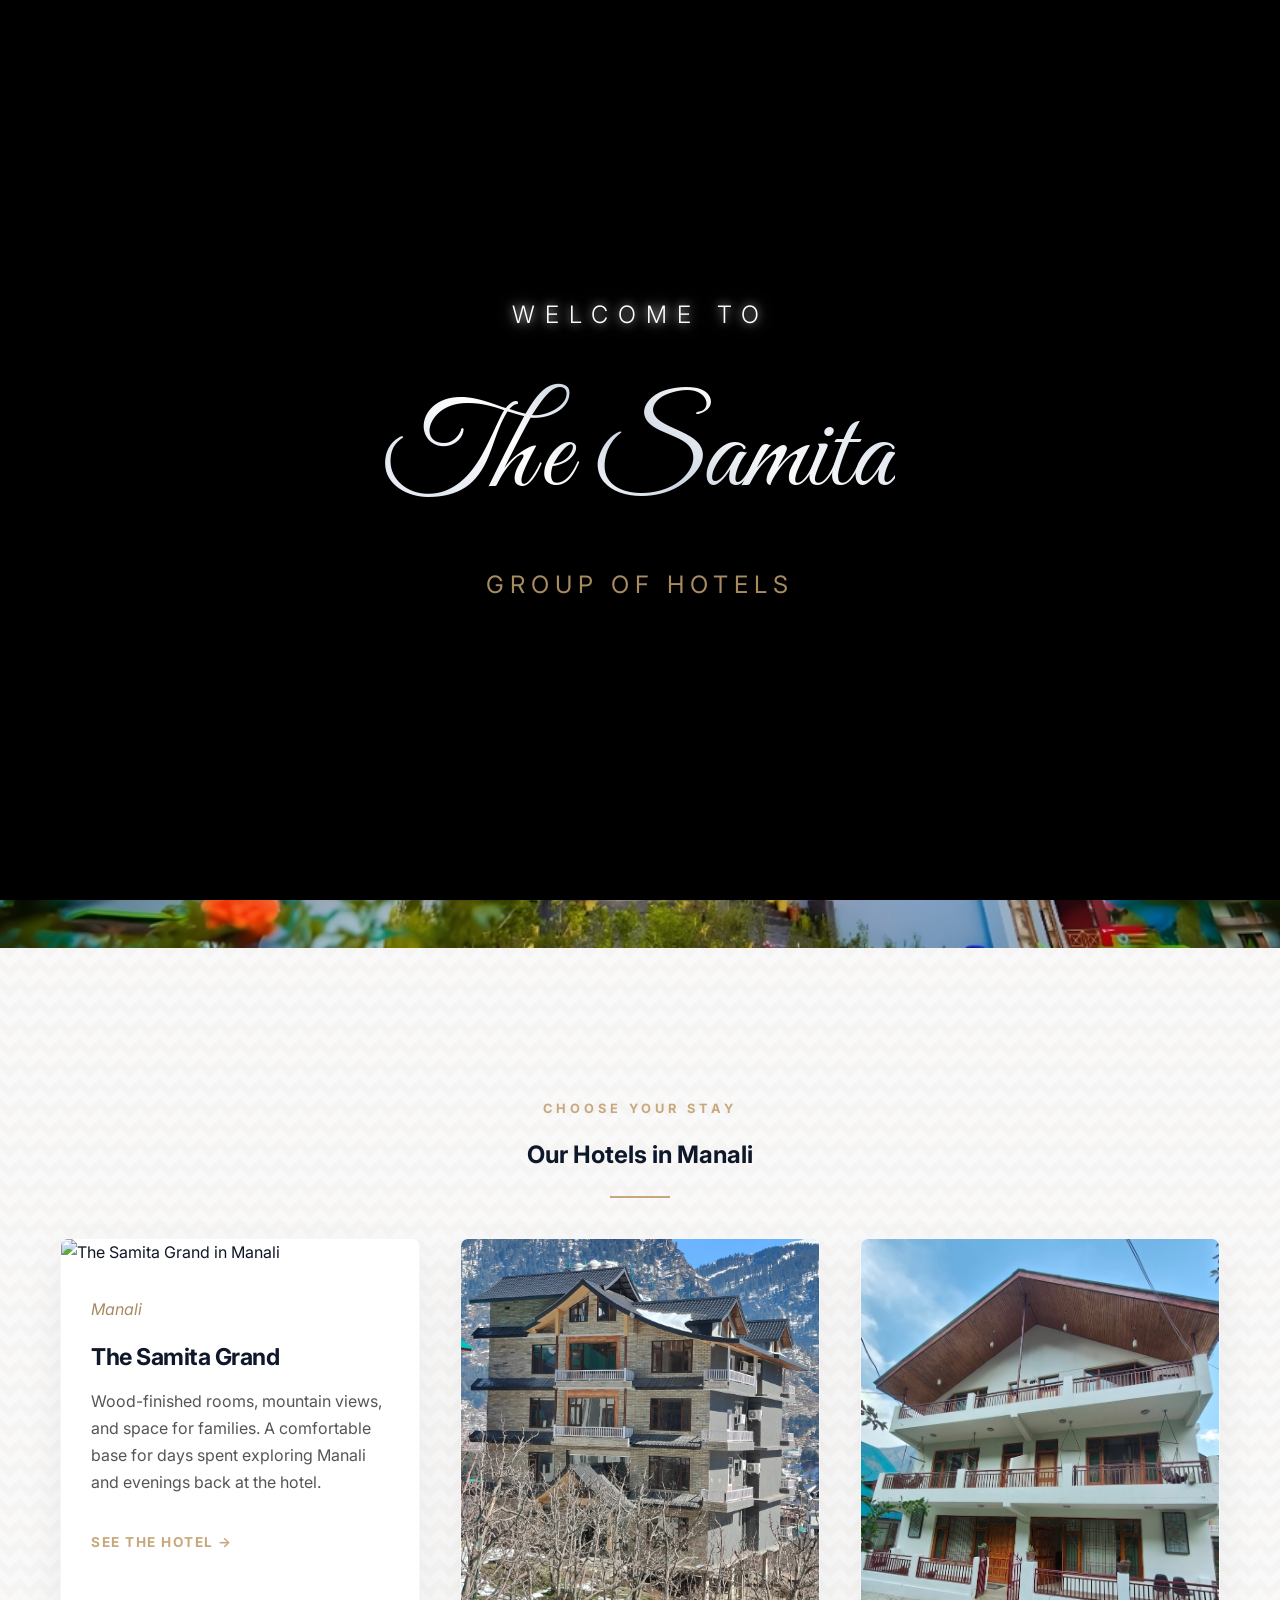
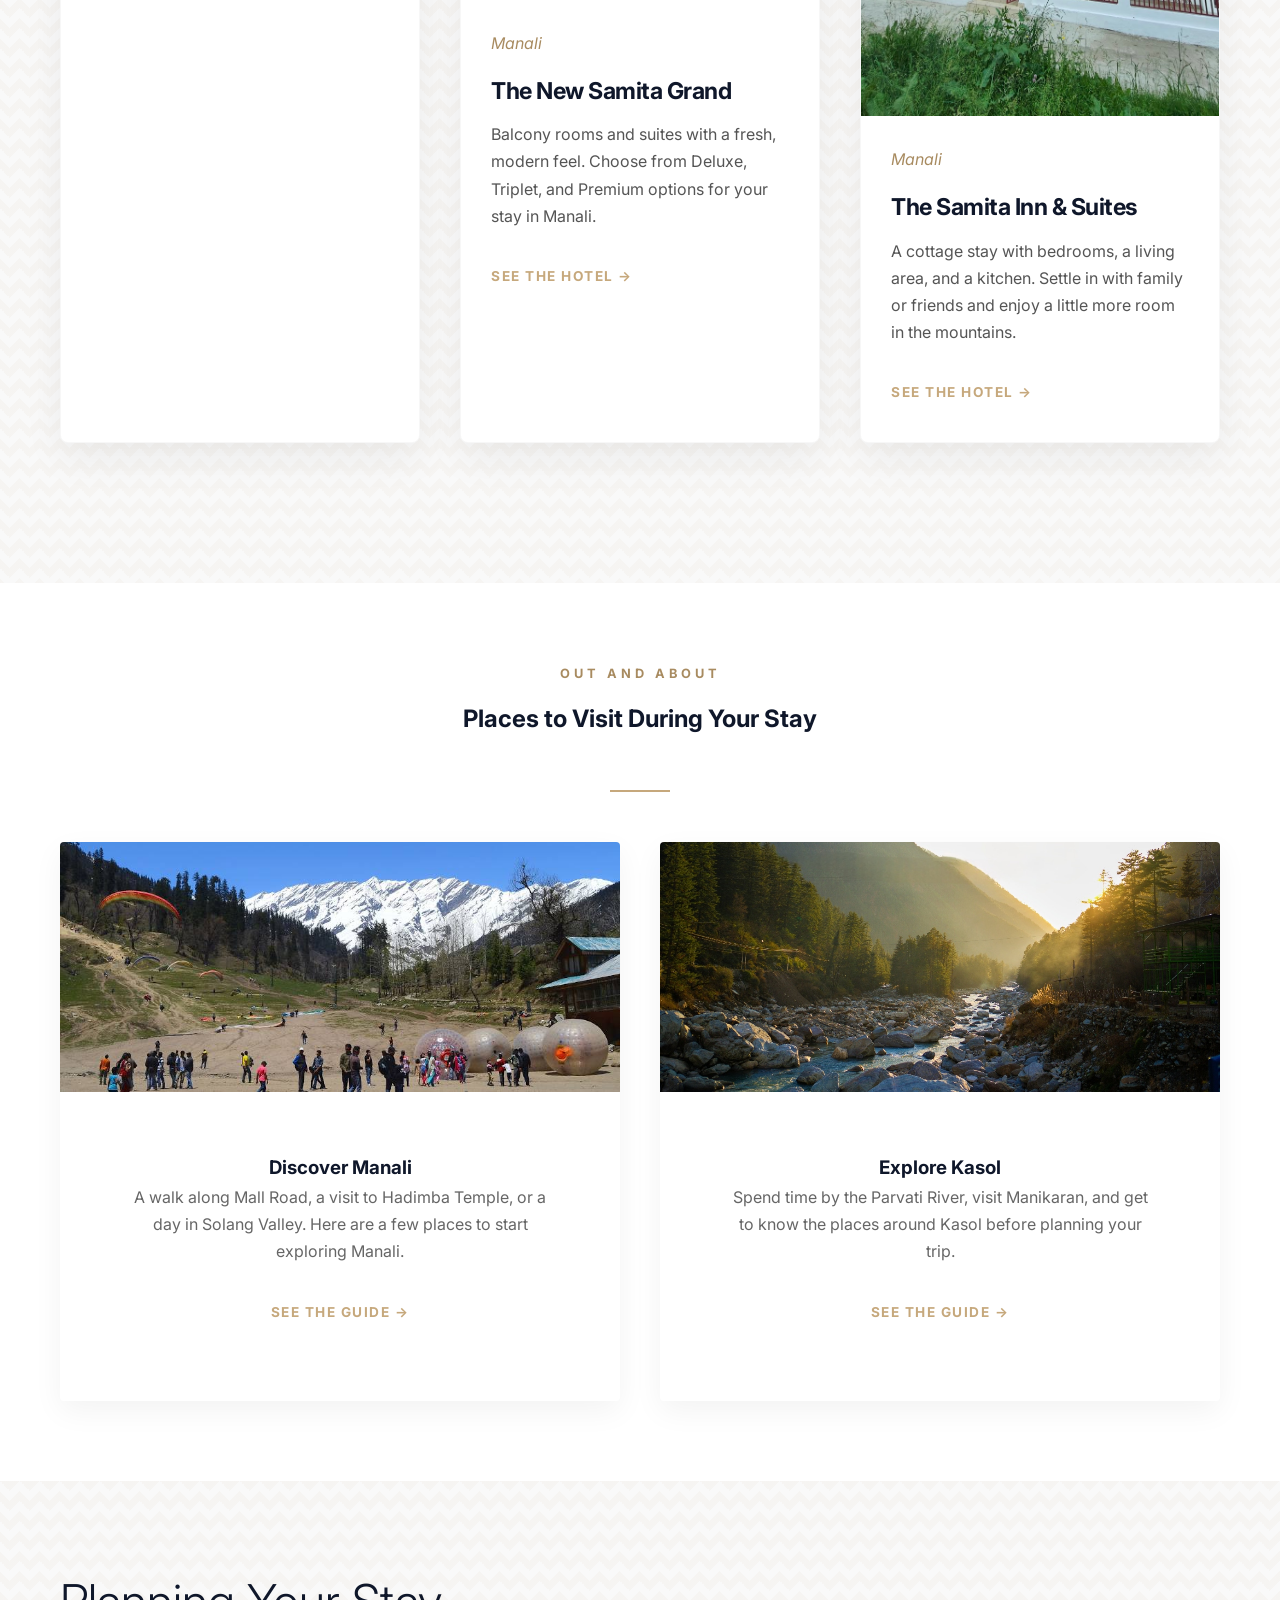
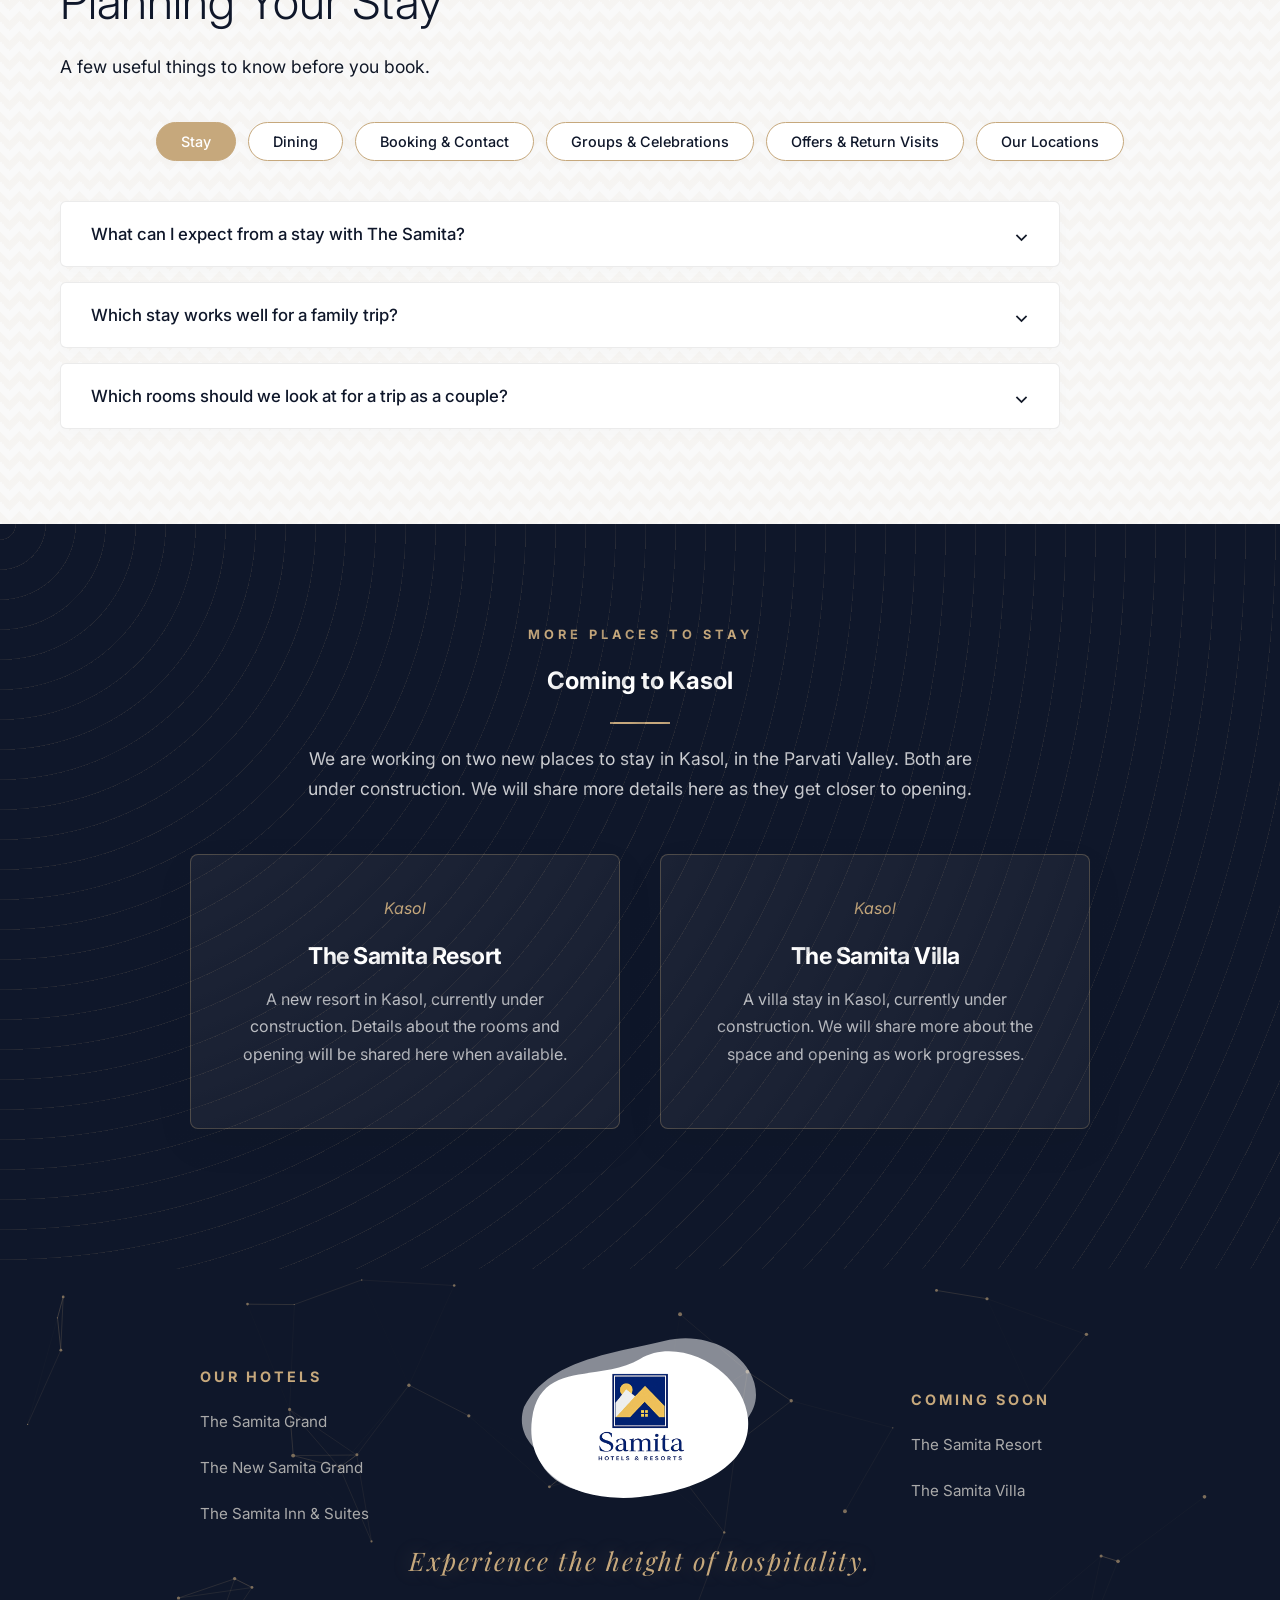
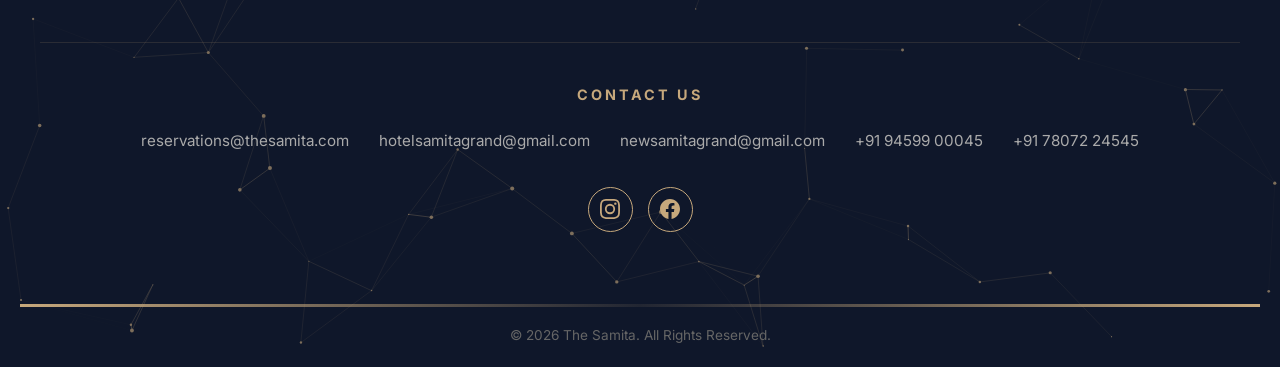
==== commit d863fad7: "Rewrite mountain hotel copy and update footer branding" ====
--- a/index.html
+++ b/index.html
@@ -12,8 +12,8 @@
 </script>
     <meta charset="UTF-8">
     <meta name="viewport" content="width=device-width, initial-scale=1.0">
-    <meta name="description" content="Experience the height of hospitality with The Samita Group. Discover our luxury properties in the Himalayas including The Samita Grand, The New Samita Grand, and The Samita Inn & Suites.">
-    <title>The Samita | Hotels & Resorts</title>
+    <meta name="description" content="Stay in the mountains with The Samita Group. Explore our three hotels in Manali, compare rooms and suites, and find ideas for your time in Himachal Pradesh.">
+    <title>The Samita | Mountain Hotels in Manali</title>
     
     <link rel="icon" type="image/jpeg" href="new-square-logo.jpg">
     
@@ -86,7 +86,7 @@
     <nav id="luxury-nav" class="luxury-nav">
         <div class="nav-links left">
             <a href="index.html" class="stagger-text">Home</a>
-            <a href="#properties" class="stagger-text">Properties</a>
+            <a href="#properties" class="stagger-text">Our Hotels</a>
         </div>
         <div class="nav-logo">
             <div class="logo-wrapper-nav">
@@ -97,7 +97,7 @@
             </div>
         </div>
         <div class="nav-links right">
-            <a href="#future-projects" class="stagger-text">Future Projects</a>
+            <a href="#future-projects" class="stagger-text">Coming Soon</a>
             
         
             <a href="cancellation-policy.html" class="stagger-text">Cancellation Policy</a>
@@ -109,51 +109,51 @@
         <div class="reveal-layer" id="reveal-layer" style="background-image: url('Background_nighttime.png?v=2');"></div>
         
         <div class="hero-content">
-            <span class="subtitle">ELEVATING HOSPITALITY & LIVING</span>
+            <span class="subtitle">HOTELS IN THE MOUNTAINS</span>
             <br>
             <h1>The Samita</h1>
             <div style="font-family: var(--font-heading); font-size: 1.4rem; letter-spacing: 6px; text-transform: uppercase; color: var(--gold); margin-bottom: 25px; margin-top: -10px; text-shadow: 0 2px 8px rgba(0,0,0,0.5);">Group of Hotels</div>
             <br>
-            <a href="#properties" class="btn-gold stagger-text">Explore Our Portfolio</a>
+            <a href="#properties" class="btn-gold stagger-text">Find Your Stay</a>
         </div>
     </header>
 
     <section id="properties" class="section-hotels pattern-bg-light">
         <div class="container">
             <div class="section-heading text-center">
-                <span class="subtitle gold-text">OUR EXCLUSIVE PORTFOLIO</span>
-                <h2>Signature Properties</h2>
+                <span class="subtitle gold-text">CHOOSE YOUR STAY</span>
+                <h2>Our Hotels in Manali</h2>
                 <div class="gold-line center"></div>
             </div>
             
             <div class="portfolio-grid">
                 <div class="portfolio-card">
-                    <img src="https://the-samita-grand-manali.hotelsmanali.net/data/Pics/OriginalPhoto/11245/1124582/1124582529/the-samita-grand-manali-manali-himachal-pradesh-pic-2.JPEG" alt="Property Image" class="portfolio-img">
+                    <img src="https://the-samita-grand-manali.hotelsmanali.net/data/Pics/OriginalPhoto/11245/1124582/1124582529/the-samita-grand-manali-manali-himachal-pradesh-pic-2.JPEG" alt="The Samita Grand in Manali" class="portfolio-img">
                     <div class="portfolio-info">
                         <div class="portfolio-meta">Manali</div>
                         <h3 class="portfolio-title">The Samita Grand</h3>
-                        <p class="portfolio-desc">Experience the perfect blend of comfort and heritage in the heart of the mountains. Our flagship property offers warm hospitality, vintage charm, and a serene escape.</p>
-                        <a href="samita-grand.html" class="link-gold stagger-text">VIEW PROPERTY &rarr;</a>
+                        <p class="portfolio-desc">Wood-finished rooms, mountain views, and space for families. A comfortable base for days spent exploring Manali and evenings back at the hotel.</p>
+                        <a href="samita-grand.html" class="link-gold stagger-text">SEE THE HOTEL &rarr;</a>
                     </div>
                 </div>
 
                 <div class="portfolio-card">
-                    <img src="new-samita-grand-exterior.jpg?v=3" alt="Property Image" class="portfolio-img">
+                    <img src="new-samita-grand-exterior.jpg?v=3" alt="The New Samita Grand in Manali" class="portfolio-img">
                     <div class="portfolio-info">
                         <div class="portfolio-meta">Manali</div>
                         <h3 class="portfolio-title">The New Samita Grand</h3>
-                        <p class="portfolio-desc">Modern luxury intertwined with classic mountain charm. Designed for the discerning traveler, our newest operational property elevates the standard with premium amenities.</p>
-                        <a href="https://newsamita.com" class="link-gold stagger-text">VIEW PROPERTY &rarr;</a>
+                        <p class="portfolio-desc">Balcony rooms and suites with a fresh, modern feel. Choose from Deluxe, Triplet, and Premium options for your stay in Manali.</p>
+                        <a href="https://newsamita.com" class="link-gold stagger-text">SEE THE HOTEL &rarr;</a>
                     </div>
                 </div>
 
                 <div class="portfolio-card">
-                    <img src="samita-inn-suites.jpg" alt="Property Image" class="portfolio-img">
+                    <img src="samita-inn-suites.jpg" alt="The Samita Inn &amp; Suites in Manali" class="portfolio-img">
                     <div class="portfolio-info">
                         <div class="portfolio-meta">Manali</div>
                         <h3 class="portfolio-title">The Samita Inn & Suites</h3>
-                        <p class="portfolio-desc">A private, intimate sanctuary surrounded by nature. Perfect for exclusive retreats and those seeking a secluded, luxurious stay in the mountains.</p>
-                        <a href="samita-inn-suites.html" class="link-gold stagger-text">VIEW PROPERTY &rarr;</a>
+                        <p class="portfolio-desc">A cottage stay with bedrooms, a living area, and a kitchen. Settle in with family or friends and enjoy a little more room in the mountains.</p>
+                        <a href="samita-inn-suites.html" class="link-gold stagger-text">SEE THE HOTEL &rarr;</a>
                     </div>
                 </div>
             </div>
@@ -163,8 +163,8 @@
     
     <section id="blog" class="content-section" style="background: var(--white); color: var(--darker); padding: 80px 20px;">
         <div class="container text-center">
-            <span class="subtitle" style="color: var(--gold-dark);">LATEST FROM OUR BLOG</span>
-            <h2 style="color: var(--darker); margin-bottom: 50px;">Travel Guides & Experiences</h2>
+            <span class="subtitle" style="color: var(--gold-dark);">OUT AND ABOUT</span>
+            <h2 style="color: var(--darker); margin-bottom: 50px;">Places to Visit During Your Stay</h2>
             <div class="gold-line center" style="margin-bottom: 50px;"></div>
             
             <div class="rooms-grid">
@@ -172,8 +172,8 @@
                     <div class="room-img" style="background-image: url('manali-card.png'); height: 250px;"></div>
                     <div class="room-info" style="padding: 30px;">
                         <h3>Discover Manali</h3>
-                        <p style="color: #666; margin-bottom: 20px;">Explore the vibrant pulse of the town, ancient temples, and thrilling adventure hubs in the Valley of the Gods.</p>
-                        <a href="discover-manali.html" class="link-gold stagger-text">READ MORE &rarr;</a>
+                        <p style="color: #666; margin-bottom: 20px;">A walk along Mall Road, a visit to Hadimba Temple, or a day in Solang Valley. Here are a few places to start exploring Manali.</p>
+                        <a href="discover-manali.html" class="link-gold stagger-text">SEE THE GUIDE &rarr;</a>
                     </div>
                 </div>
                 
@@ -181,8 +181,8 @@
                     <div class="room-img" style="background-image: url('kasol-card.jpg'); height: 250px;"></div>
                     <div class="room-info" style="padding: 30px;">
                         <h3>Explore Kasol</h3>
-                        <p style="color: #666; margin-bottom: 20px;">Discover the tranquil flow of the Parvati River, picturesque treks, and serene landscapes of Parvati Valley.</p>
-                        <a href="explore-kasol.html" class="link-gold stagger-text">READ MORE &rarr;</a>
+                        <p style="color: #666; margin-bottom: 20px;">Spend time by the Parvati River, visit Manikaran, and get to know the places around Kasol before planning your trip.</p>
+                        <a href="explore-kasol.html" class="link-gold stagger-text">SEE THE GUIDE &rarr;</a>
                     </div>
                 </div>
             </div>
@@ -193,34 +193,34 @@
     <section id="faq-section" class="section-faq pattern-bg-light" style="padding: 80px 0;">
         <div class="container">
             <div class="section-heading" style="margin-bottom: 40px;">
-                <h2 style="font-size: 3rem; margin-bottom: 10px; font-weight: 300; font-family: var(--font-heading);">FAQs</h2>
-                <span style="color: var(--dark); font-size: 1.1rem; display: block; margin-bottom: 25px;">Find answers to your frequently asked questions</span>
+                <h2 style="font-size: 3rem; margin-bottom: 10px; font-weight: 300; font-family: var(--font-heading);">Planning Your Stay</h2>
+                <span style="color: var(--dark); font-size: 1.1rem; display: block; margin-bottom: 25px;">A few useful things to know before you book.</span>
             </div>
             
             <div class="faq-tabs-container">
                 <button class="faq-tab active" data-target="faq-stay">Stay</button>
 
                 <button class="faq-tab" data-target="faq-dining">Dining</button>
-                <button class="faq-tab" data-target="faq-reservations">Reservations & Support</button>
-                <button class="faq-tab" data-target="faq-events">Events & Celebrations</button>
-                <button class="faq-tab" data-target="faq-offers">Offers & Loyalty</button>
-                <button class="faq-tab" data-target="faq-brand">Brand</button>
+                <button class="faq-tab" data-target="faq-reservations">Booking &amp; Contact</button>
+                <button class="faq-tab" data-target="faq-events">Groups &amp; Celebrations</button>
+                <button class="faq-tab" data-target="faq-offers">Offers &amp; Return Visits</button>
+                <button class="faq-tab" data-target="faq-brand">Our Locations</button>
             </div>
 
             <div class="faq-content-container" style="max-width: 1000px; margin: 30px 0 0;">
                 <!-- Stay Tab -->
                 <div id="faq-stay" class="faq-tab-content active">
                     <div class="faq-accordion-item">
-                        <button class="faq-question">What sets a stay at The Samita Group apart from other luxury hotels? <span class="chevron">&#8964;</span></button>
-                        <div class="faq-answer"><div class="faq-answer-inner"><p>At The Samita Group, we offer an unparalleled blend of modern luxury, breathtaking natural landscapes, and personalized Indian hospitality. Each property is designed to be an experience in itself, reflecting local culture while maintaining world-class standards.</p></div></div>
-                    </div>
-                    <div class="faq-accordion-item">
-                        <button class="faq-question">Are The Samita hotels a good option for families travelling together? <span class="chevron">&#8964;</span></button>
-                        <div class="faq-answer"><div class="faq-answer-inner"><p>Absolutely. We offer spacious suites, interconnected rooms, and a variety of activities tailored for all age groups, ensuring a memorable and comfortable stay for families.</p></div></div>
-                    </div>
-                    <div class="faq-accordion-item">
-                        <button class="faq-question">What makes The Samita a special choice for a romantic getaway or honeymoon? <span class="chevron">&#8964;</span></button>
-                        <div class="faq-answer"><div class="faq-answer-inner"><p>Our properties feature intimate dining experiences, couple's spa rituals, private balconies with stunning views, and personalized romantic turndown services.</p></div></div>
+                        <button class="faq-question">What can I expect from a stay with The Samita? <span class="chevron">&#8964;</span></button>
+                        <div class="faq-answer"><div class="faq-answer-inner"><p>We have three hotels in Manali, with a choice of rooms, suites, and cottage spaces. Whether you are travelling as a couple, with friends, or with family, you can choose the stay that fits your trip and use it as a base for exploring the mountains.</p></div></div>
+                    </div>
+                    <div class="faq-accordion-item">
+                        <button class="faq-question">Which stay works well for a family trip? <span class="chevron">&#8964;</span></button>
+                        <div class="faq-answer"><div class="faq-answer-inner"><p>The Family Suite at The Samita Grand has two connected rooms. The Samita Inn &amp; Suites has bedrooms and living spaces for time together. Tell us how many people are travelling, including children, and we can help you check the room options.</p></div></div>
+                    </div>
+                    <div class="faq-accordion-item">
+                        <button class="faq-question">Which rooms should we look at for a trip as a couple? <span class="chevron">&#8964;</span></button>
+                        <div class="faq-answer"><div class="faq-answer-inner"><p>Take a look at the Deluxe and Premium suites at The Samita Grand and The New Samita Grand for balcony and mountain-view options. Contact the hotel to check the room details and availability for your dates.</p></div></div>
                     </div>
                 </div>
 
@@ -229,54 +229,54 @@
                 <!-- Dining Tab -->
                 <div id="faq-dining" class="faq-tab-content">
                     <div class="faq-accordion-item">
-                        <button class="faq-question">What dining options are available at the properties? <span class="chevron">&#8964;</span></button>
-                        <div class="faq-answer"><div class="faq-answer-inner"><p>Each of our hotels features multi-cuisine restaurants, premium bars, and in-room dining services, offering a mix of authentic local flavors and international gastronomy.</p></div></div>
-                    </div>
-                    <div class="faq-accordion-item">
-                        <button class="faq-question">Do you cater to special dietary requirements? <span class="chevron">&#8964;</span></button>
-                        <div class="faq-answer"><div class="faq-answer-inner"><p>Yes, our expert chefs are happy to accommodate specific dietary requirements, including vegan, gluten-free, and Jain cuisine. Please inform us of your preferences when booking.</p></div></div>
+                        <button class="faq-question">How can I check the meal options at my hotel? <span class="chevron">&#8964;</span></button>
+                        <div class="faq-answer"><div class="faq-answer-inner"><p>Contact the hotel you plan to stay at for meal options and timings. If you are booking a package, ask which meals are included so you know what to expect before you arrive.</p></div></div>
+                    </div>
+                    <div class="faq-accordion-item">
+                        <button class="faq-question">Can I ask about dietary needs before booking? <span class="chevron">&#8964;</span></button>
+                        <div class="faq-answer"><div class="faq-answer-inner"><p>Please tell the hotel about any dietary needs or food allergies before you book. The team can check what the kitchen is able to prepare and discuss the options with you.</p></div></div>
                     </div>
                 </div>
 
                 <!-- Reservations & Support Tab -->
                 <div id="faq-reservations" class="faq-tab-content">
                     <div class="faq-accordion-item">
-                        <button class="faq-question">What are the best ways to contact the reservations team to plan my stay? <span class="chevron">&#8964;</span></button>
-                        <div class="faq-answer"><div class="faq-answer-inner"><p>You can reach our reservations team via email, phone, or by reaching out to our dedicated support channels listed in the footer below.</p>
+                        <button class="faq-question">How do I get in touch to book a stay? <span class="chevron">&#8964;</span></button>
+                        <div class="faq-answer"><div class="faq-answer-inner"><p>Call or email us using the details below, or use the WhatsApp button on this page. Share your travel dates, the number of guests, and your preferred hotel so we can check availability.</p>
                         <a href="#" onclick="window.scrollTo({top: document.body.scrollHeight, behavior: 'smooth'}); return false;" class="btn-gold stagger-text" style="display: inline-block; margin-top: 15px; padding: 8px 20px; font-size: 0.85rem;">Contact Us</a>
                         </div></div>
                     </div>
                     <div class="faq-accordion-item">
-                        <button class="faq-question">What payment options are accepted at The Samita properties? <span class="chevron">&#8964;</span></button>
-                        <div class="faq-answer"><div class="faq-answer-inner"><p>We accept all major credit and debit cards, UPI payments, and bank transfers. Cash payments are also accepted within regulatory limits.</p></div></div>
+                        <button class="faq-question">How can I pay for my booking? <span class="chevron">&#8964;</span></button>
+                        <div class="faq-answer"><div class="faq-answer-inner"><p>The reservations team can confirm the payment methods available for your booking, any advance payment needed, and when the balance is due. Please check these details when confirming your stay.</p></div></div>
                     </div>
                 </div>
 
                 <!-- Events & Celebrations Tab -->
                 <div id="faq-events" class="faq-tab-content">
                     <div class="faq-accordion-item">
-                        <button class="faq-question">Do you have venues for corporate events? <span class="chevron">&#8964;</span></button>
-                        <div class="faq-answer"><div class="faq-answer-inner"><p>Yes, our properties boast state-of-the-art conference rooms and expansive halls perfect for corporate retreats and business meetings.</p></div></div>
-                    </div>
-                    <div class="faq-accordion-item">
-                        <button class="faq-question">Are there special packages during festive seasons? <span class="chevron">&#8964;</span></button>
-                        <div class="faq-answer"><div class="faq-answer-inner"><p>Absolutely! We curate exclusive packages during major festivals, offering special discounts, themed dinners, and unique celebratory events to make your holidays memorable.</p></div></div>
+                        <button class="faq-question">Can I enquire about a group stay or work trip? <span class="chevron">&#8964;</span></button>
+                        <div class="faq-answer"><div class="faq-answer-inner"><p>Get in touch with your dates, group size, and any meeting or dining needs. We can check room availability and discuss which hotel and arrangements would suit your group.</p></div></div>
+                    </div>
+                    <div class="faq-accordion-item">
+                        <button class="faq-question">Can I ask about a stay for a celebration? <span class="chevron">&#8964;</span></button>
+                        <div class="faq-answer"><div class="faq-answer-inner"><p>If you are planning a birthday, anniversary, or festive break, tell us what you have in mind when you enquire. The hotel can confirm which arrangements and packages are available for your dates.</p></div></div>
                     </div>
                 </div>
 
                 <!-- Offers & Loyalty Tab -->
                 <div id="faq-offers" class="faq-tab-content">
                     <div class="faq-accordion-item">
-                        <button class="faq-question">Do you have a loyalty program for frequent guests? <span class="chevron">&#8964;</span></button>
-                        <div class="faq-answer"><div class="faq-answer-inner"><p>We are currently developing a signature loyalty program that will offer exclusive benefits and rewards to our frequent guests.</p></div></div>
+                        <button class="faq-question">Where can I check offers or rates for a return visit? <span class="chevron">&#8964;</span></button>
+                        <div class="faq-answer"><div class="faq-answer-inner"><p>Contact us for the current rates and any offers for your travel dates. If you have stayed with us before, let the reservations team know when you get in touch.</p></div></div>
                     </div>
                 </div>
 
                 <!-- Brand Tab -->
                 <div id="faq-brand" class="faq-tab-content">
                     <div class="faq-accordion-item">
-                        <button class="faq-question">In which key destinations across India can I find a Samita property? <span class="chevron">&#8964;</span></button>
-                        <div class="faq-answer"><div class="faq-answer-inner"><p>The Samita Group currently has premium properties in Kullu and Manali, with exciting future developments planned across the Himalayas.</p></div></div>
+                        <button class="faq-question">Where are The Samita hotels? <span class="chevron">&#8964;</span></button>
+                        <div class="faq-answer"><div class="faq-answer-inner"><p>The Samita Grand, The New Samita Grand, and The Samita Inn &amp; Suites are in Manali, Himachal Pradesh. The Samita Resort and The Samita Villa in Kasol are under construction and are not open for stays yet.</p></div></div>
                     </div>
                 </div>
             </div>
@@ -285,17 +285,17 @@
 
     <section id="future-projects" class="content-section pattern-overlay-2">
         <div class="container text-center">
-            <span class="subtitle gold-text">VISION FOR THE FUTURE</span>
-            <h2 class="text-white">Upcoming Developments</h2>
+            <span class="subtitle gold-text">MORE PLACES TO STAY</span>
+            <h2 class="text-white">Coming to Kasol</h2>
             <div class="gold-line center"></div>
-            <p class="text-white max-w" style="margin-top: 20px; font-size: 1.1rem; opacity: 0.8;">The Samita Group is actively expanding its footprint to bring unparalleled luxury experiences to new horizons. Our upcoming ventures are set to redefine hospitality in the region.</p>
+            <p class="text-white max-w" style="margin-top: 20px; font-size: 1.1rem; opacity: 0.8;">We are working on two new places to stay in Kasol, in the Parvati Valley. Both are under construction. We will share more details here as they get closer to opening.</p>
             
             <div class="portfolio-grid" style="margin-top: 50px; grid-template-columns: repeat(auto-fit, minmax(350px, 1fr)); max-width: 900px; margin-left: auto; margin-right: auto;">
                 <div class="portfolio-card" style="background: rgba(255,255,255,0.05); border: 1px solid rgba(198,168,124,0.3);">
                     <div class="portfolio-info text-center" style="padding: 40px;">
                         <div class="portfolio-meta" style="color: var(--gold);">Kasol</div>
                         <h3 class="portfolio-title text-white">The Samita Resort</h3>
-                        <p class="portfolio-desc text-white" style="opacity: 0.7;">Currently under construction. An expansive resort designed to harmonize with the tranquil landscape of Kasol.</p>
+                        <p class="portfolio-desc text-white" style="opacity: 0.7;">A new resort in Kasol, currently under construction. Details about the rooms and opening will be shared here when available.</p>
                     </div>
                 </div>
                 
@@ -303,7 +303,7 @@
                     <div class="portfolio-info text-center" style="padding: 40px;">
                         <div class="portfolio-meta" style="color: var(--gold);">Kasol</div>
                         <h3 class="portfolio-title text-white">The Samita Villa</h3>
-                        <p class="portfolio-desc text-white" style="opacity: 0.7;">Currently under construction. A collection of ultra-premium villas offering exclusive privacy and breathtaking views.</p>
+                        <p class="portfolio-desc text-white" style="opacity: 0.7;">A villa stay in Kasol, currently under construction. We will share more about the space and opening as work progresses.</p>
                     </div>
                 </div>
             </div>
@@ -315,7 +315,7 @@
         
         <div class="footer-grid-container" style="position: relative; z-index: 2;">
             <div class="footer-node node-tl">
-                <h4>Portfolio</h4>
+                <h4>Our Hotels</h4>
                 <a href="samita-grand.html" class="stagger-text">The Samita Grand</a>
                 <a href="https://newsamita.com" class="stagger-text">The New Samita Grand</a>
                 <a href="samita-inn-suites.html" class="stagger-text">The Samita Inn & Suites</a>
@@ -329,7 +329,7 @@
             </div>
 
             <div class="footer-node node-tr">
-                <h4>Future Projects</h4>
+                <h4>Coming Soon</h4>
                 <a href="#future-projects" class="stagger-text">The Samita Resort</a>
                 <a href="#future-projects" class="stagger-text">The Samita Villa</a>
             </div>
@@ -352,7 +352,7 @@
         </div>
 
         <div class="footer-bottom-copyright">
-            <p>&copy; 2026 The Samita Group. All Rights Reserved.</p>
+            <p>&copy; 2026 The Samita. All Rights Reserved.</p>
         </div>
     </footer>
 
@@ -361,8 +361,8 @@
     <!-- Cookie Banner -->
     <div id="cookie-banner" class="cookie-banner">
         <div class="cookie-content">
-            <h4>We value your privacy</h4>
-            <p>We use essential cookies to make our site work. With your consent, we also use Google Analytics to help us understand how you interact with our website so we can enhance your luxury experience. <a href="cancellation-policy.html" style="color: var(--gold); text-decoration: underline;">Learn more</a></p>
+            <h4>Cookies on this website</h4>
+            <p>We use cookies to help the website work and Google Analytics to understand how visitors use it. <a href="cancellation-policy.html" style="color: var(--gold); text-decoration: underline;">Booking &amp; Cancellation Terms</a></p>
         </div>
         <div class="cookie-buttons">
             <button id="decline-cookies" class="cookie-btn decline">Decline</button>
--- a/styles.css
+++ b/styles.css
@@ -449,7 +449,8 @@
         position: absolute;
         font-size: 45px;
         color: var(--gold);
-        opacity: 0.8;
+        opacity: 0;
+        transition: opacity 0.3s ease;
         transform-origin: center;
         filter: drop-shadow(0 0 10px rgba(198, 168, 124, 0.4));
         line-height: 1;
@@ -841,9 +842,236 @@
 
 @media (max-width: 1024px) { .portfolio-grid { grid-template-columns: repeat(2, 1fr); } }
 @media (max-width: 768px) { .portfolio-grid { grid-template-columns: 1fr; } }
-
-.node-bottom-contact { grid-column: 1 / span 3; grid-row: 2; text-align: center; border-top: 1px solid rgba(198,168,124,0.15); padding-top: 40px; margin-top: 20px; }
-.contact-links-inline { display: flex; justify-content: center; gap: 30px; flex-wrap: wrap; margin-bottom: 20px; }
-.contact-links-inline a { display: inline-block; margin: 0; color: #aaa; transition: color 0.3s; }
-.contact-links-inline a:hover { color: var(--white); }
-.centered-socials { display: flex; justify-content: center; gap: 15px; }
+@media (max-width: 768px) { .contact-links-inline { flex-direction: column; gap: 10px; align-items: center; } }
+
+/* =========================================
+   SNOWFLAKE CURSOR LOADER
+========================================= */
+#snowflake-loader {
+    position: fixed;
+    pointer-events: none;
+    z-index: 9999999;
+    font-size: 26px;
+    color: #ffffff;
+    text-shadow: 0 0 12px var(--gold);
+    opacity: 0;
+    visibility: hidden;
+    transition: opacity 0.3s ease, visibility 0.3s ease;
+    transform: translate(-50%, -50%);
+    animation: spin-snowflake 2.5s linear infinite;
+    margin: 0;
+    padding: 0;
+}
+#snowflake-loader.active {
+    opacity: 1;
+    visibility: visible;
+}
+@keyframes spin-snowflake {
+    0% { transform: translate(-50%, -50%) rotate(0deg); }
+    100% { transform: translate(-50%, -50%) rotate(360deg); }
+}
+    transition: max-height 0.6s ease-in-out;
+}
+.faq-answer-inner {
+    padding: 0 30px 25px;
+    color: #555;
+    font-size: 0.95rem;
+    line-height: 1.7;
+    border-top: 1px solid rgba(0,0,0,0.03);
+    margin-top: -5px;
+    padding-top: 15px;
+}
+
+/* =========================================
+   COOKIE BANNER
+========================================= */
+.cookie-banner {
+    position: fixed;
+    bottom: 20px;
+    left: 20px;
+    right: 20px;
+    max-width: 600px;
+    background: var(--white);
+    padding: 25px 30px;
+    border-radius: 12px;
+    box-shadow: 0 10px 40px rgba(0,0,0,0.2);
+    z-index: 9999;
+    display: flex;
+    flex-direction: column;
+    gap: 15px;
+    border-left: 4px solid var(--gold);
+    transform: translateY(150%);
+    transition: transform 0.6s cubic-bezier(0.175, 0.885, 0.32, 1.275);
+}
+.cookie-banner.show {
+    transform: translateY(0);
+}
+.cookie-content h4 {
+    margin-bottom: 8px;
+    font-family: var(--font-heading);
+    color: var(--darker);
+    font-size: 1.2rem;
+}
+.cookie-content p {
+    font-size: 0.9rem;
+    color: #666;
+    line-height: 1.5;
+    margin: 0;
+}
+.cookie-buttons {
+    display: flex;
+    gap: 12px;
+    justify-content: flex-end;
+}
+.cookie-btn {
+    padding: 10px 24px;
+    border-radius: 30px;
+    font-size: 0.85rem;
+    font-weight: 600;
+    cursor: pointer;
+    transition: all 0.3s ease;
+    border: 1px solid var(--gold);
+}
+.cookie-btn.accept {
+    background: var(--gold);
+    color: var(--white);
+}
+.cookie-btn.accept:hover {
+    background: var(--gold-dark);
+}
+.cookie-btn.decline {
+    background: transparent;
+    color: var(--darker);
+}
+.cookie-btn.decline:hover {
+    background: rgba(198,168,124,0.1);
+}
+@media (max-width: 768px) {
+    .cookie-banner { 
+        top: 15px; 
+        bottom: auto; 
+        left: 10px; 
+        right: 10px; 
+        padding: 20px; 
+        transform: translateY(-150%);
+        z-index: 200000;
+    }
+    .cookie-banner.show {
+        transform: translateY(0);
+    }
+    .cookie-buttons { flex-direction: column; }
+    .cookie-btn { width: 100%; text-align: center; }
+}
+
+/* =========================================
+   FLOATING ACTION BUTTON
+========================================= */
+.fab-container {
+    position: fixed;
+    bottom: 30px;
+    right: 30px;
+    z-index: 9999;
+    display: flex;
+    flex-direction: column;
+    align-items: center;
+    gap: 15px;
+}
+.fab-main {
+    width: 60px;
+    height: 60px;
+    border-radius: 50%;
+    background: var(--gold);
+    color: var(--white);
+    border: none;
+    box-shadow: 0 4px 15px rgba(198, 168, 124, 0.4);
+    cursor: pointer;
+    display: flex;
+    align-items: center;
+    justify-content: center;
+    transition: all 0.3s ease;
+}
+.fab-main:hover {
+    transform: scale(1.05);
+    background: var(--gold-dark);
+}
+.fab-options {
+    display: flex;
+    flex-direction: column;
+    gap: 10px;
+    opacity: 0;
+    visibility: hidden;
+    transform: translateY(20px);
+    transition: all 0.3s cubic-bezier(0.175, 0.885, 0.32, 1.275);
+}
+.fab-options.open {
+    opacity: 1;
+    visibility: visible;
+    transform: translateY(0);
+}
+.fab-option {
+    width: 48px;
+    height: 48px;
+    border-radius: 50%;
+    background: var(--white);
+    color: var(--darker);
+    display: flex;
+    align-items: center;
+    justify-content: center;
+    box-shadow: 0 4px 10px rgba(0,0,0,0.1);
+    transition: all 0.3s ease;
+    text-decoration: none;
+}
+.fab-option:hover {
+    background: var(--gold);
+    color: var(--white);
+    transform: scale(1.1);
+}
+@media (max-width: 768px) {
+    .fab-container { bottom: 20px; right: 20px; }
+}
+
+@media (max-width: 768px) {
+    .intro-welcome { font-size: 1rem; letter-spacing: 5px; }
+    .intro-brand { font-size: 4.5rem; }
+}
+
+@media (max-width: 1024px) { .portfolio-grid { grid-template-columns: repeat(2, 1fr); } }
+@media (max-width: 768px) { .portfolio-grid { grid-template-columns: 1fr; } }
+@media (max-width: 768px) { .contact-links-inline { flex-direction: column; gap: 10px; align-items: center; } }
+
+/* =========================================
+   SNOWFLAKE CURSOR LOADER
+========================================= */
+#snowflake-loader {
+    position: fixed;
+    pointer-events: none;
+    z-index: 9999999;
+    font-size: 26px;
+    color: #ffffff;
+    text-shadow: 0 0 12px var(--gold);
+    opacity: 0;
+    visibility: hidden;
+    transition: opacity 0.3s ease, visibility 0.3s ease;
+    transform: translate(-50%, -50%);
+    animation: spin-snowflake 2.5s linear infinite;
+    margin: 0;
+    padding: 0;
+}
+#snowflake-loader.active {
+    opacity: 1;
+    visibility: visible;
+}
+@keyframes spin-snowflake {
+    0% { transform: translate(-50%, -50%) rotate(0deg); }
+    100% { transform: translate(-50%, -50%) rotate(360deg); }
+}
+
+.node-bottom-contact { grid-column: 1 / span 3; grid-row: 2; text-align: center; border-top: 1px solid rgba(198,168,124,0.15); padding-top: 40px; margin-top: 20px; }
+.contact-links-inline { display: flex; justify-content: center; gap: 30px; flex-wrap: wrap; margin-bottom: 20px; }
+.contact-links-inline a { display: inline-block; margin: 0; color: #aaa; transition: color 0.3s; }
+.contact-links-inline a:hover { color: var(--white); }
+.centered-socials { display: flex; justify-content: center; gap: 15px; }
+
+body.is-loading .cursor-snowflake { opacity: 0;
+        transition: opacity 0.3s ease; }
+body.is-loading .snowflake-inner { animation: rotateSnowflake 2s linear infinite; }
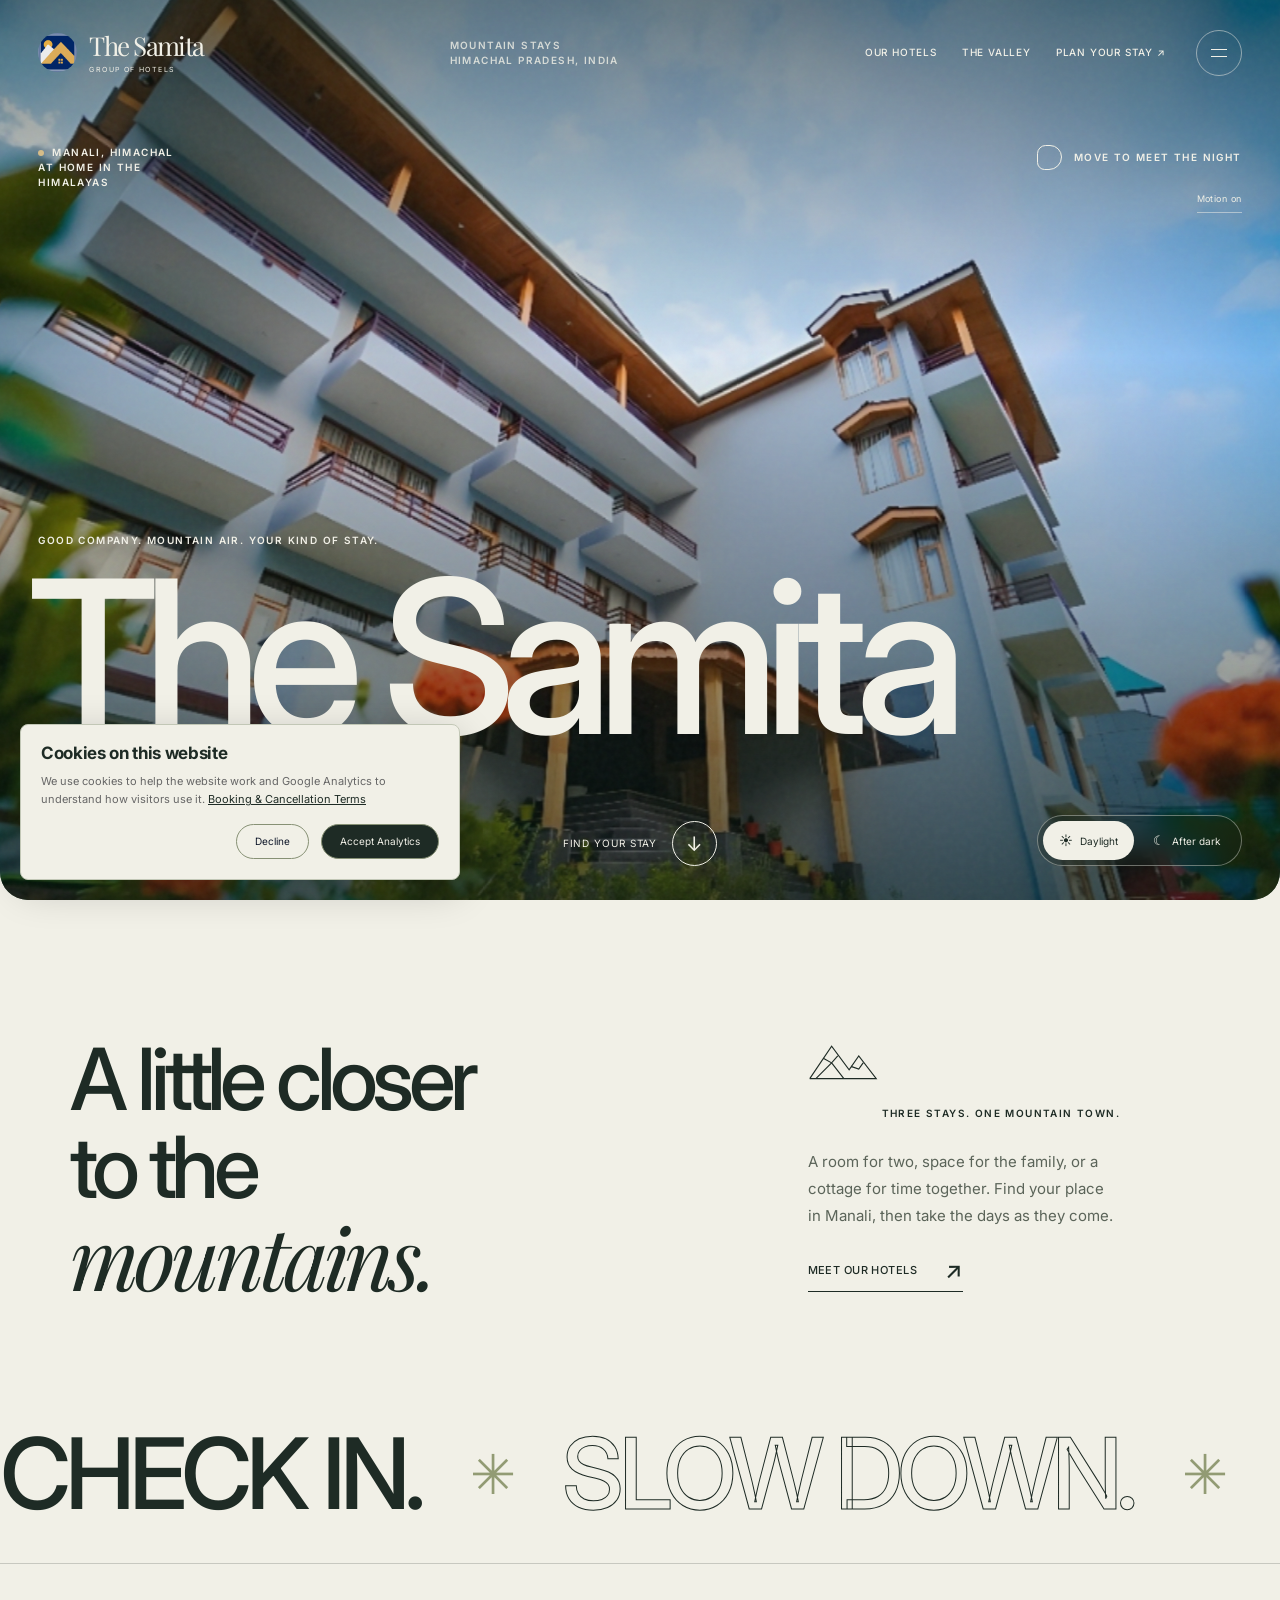
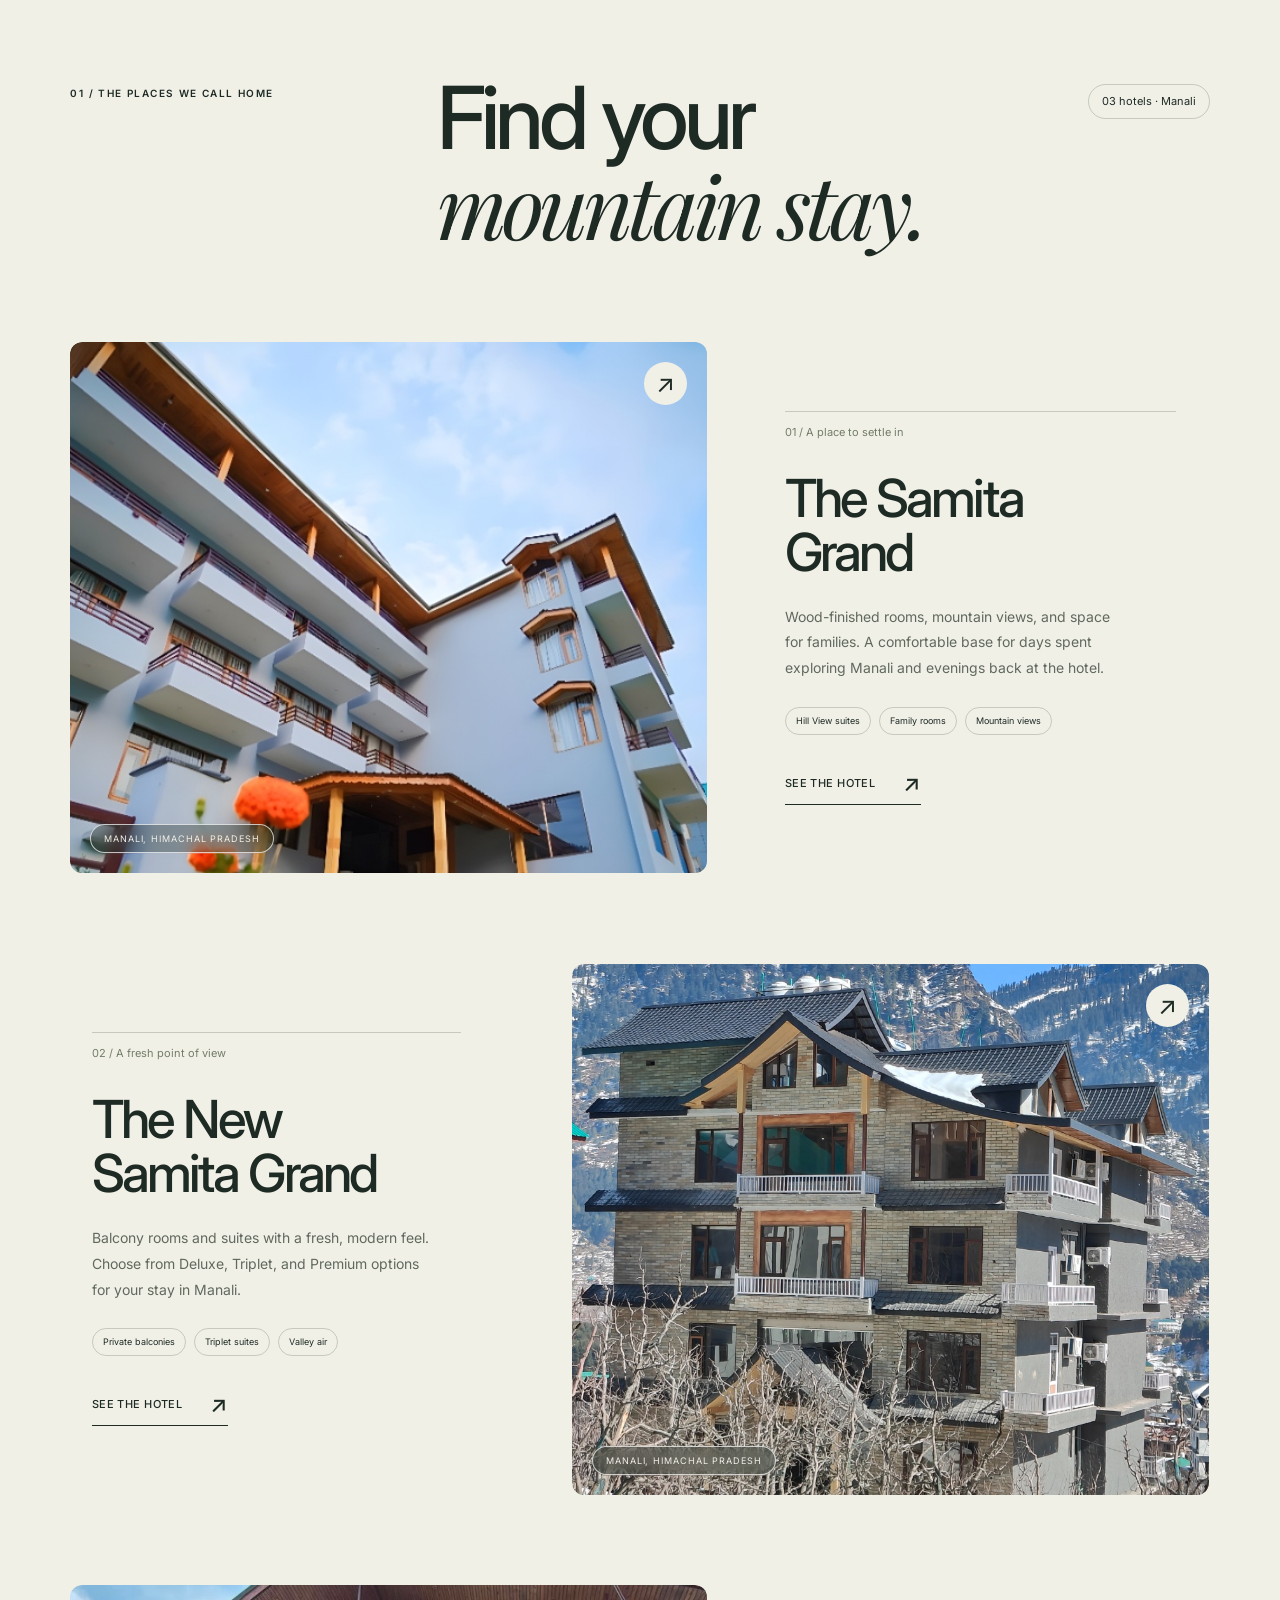
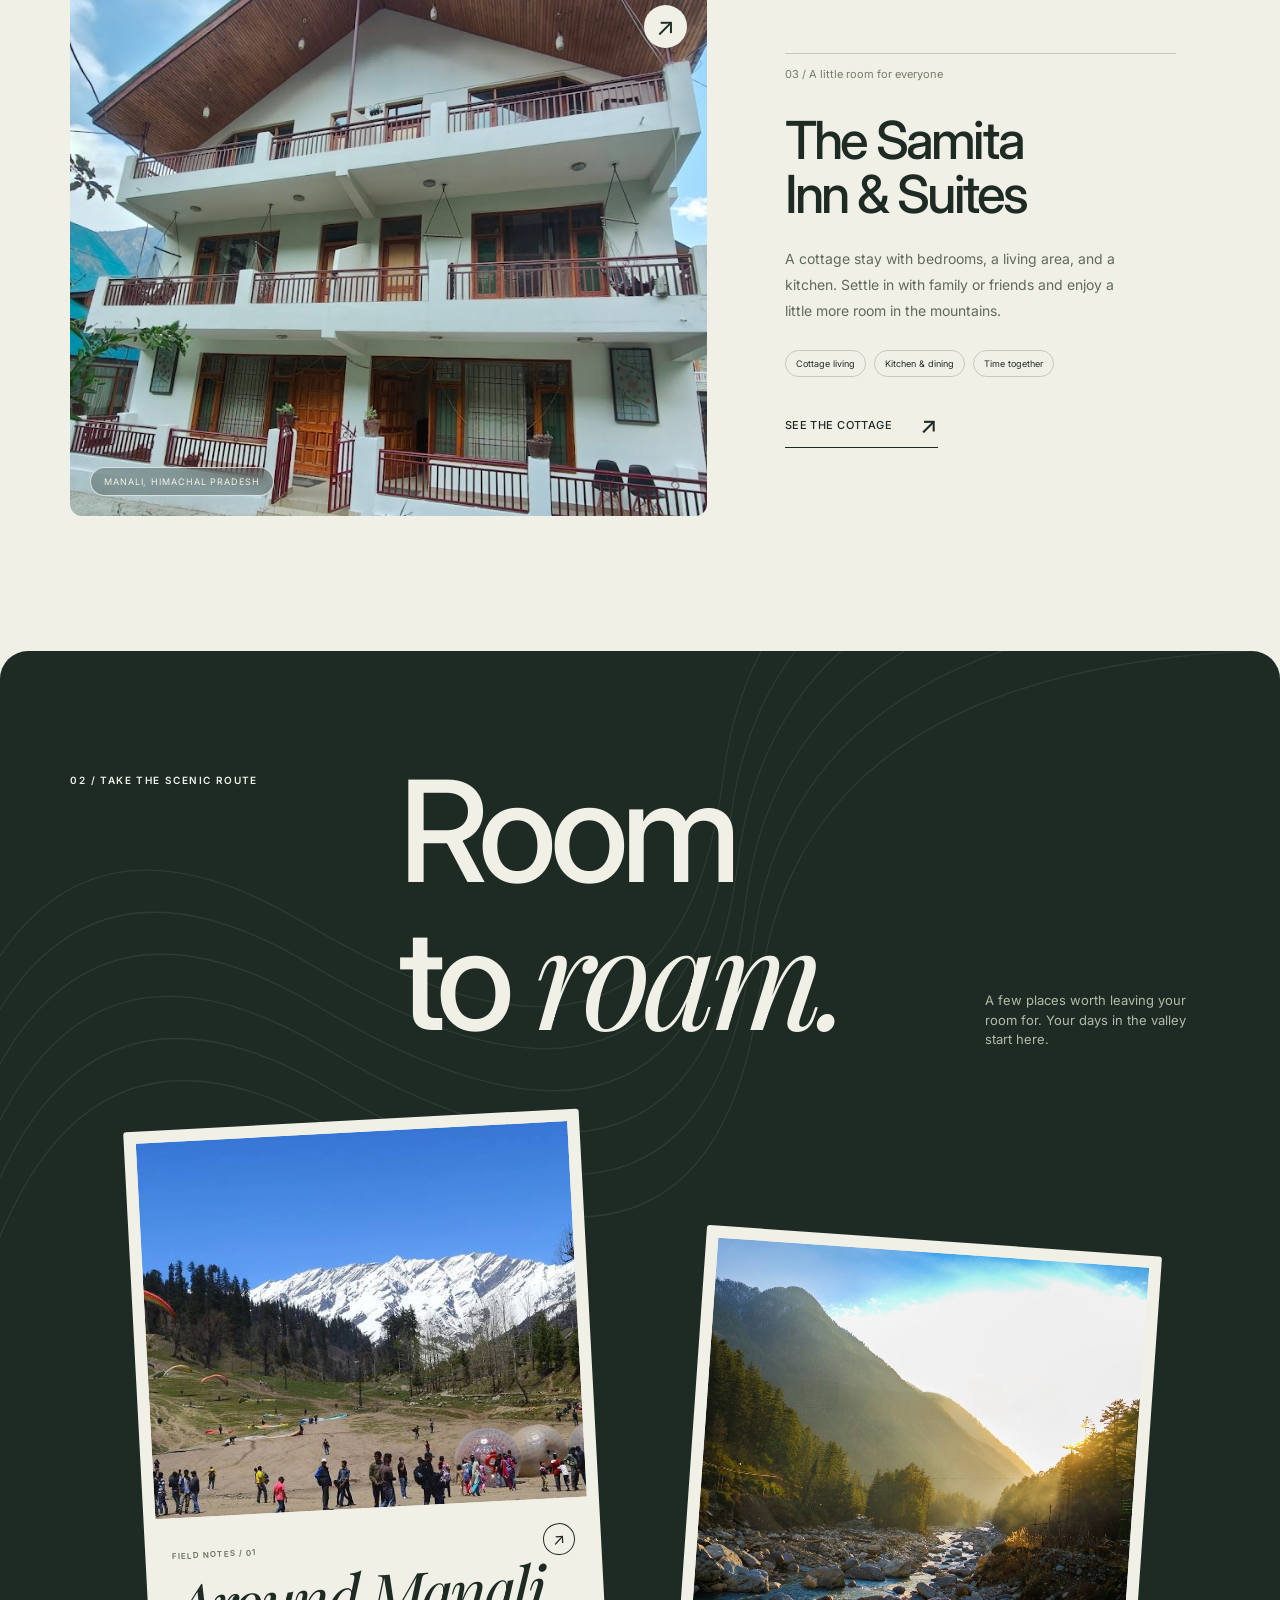
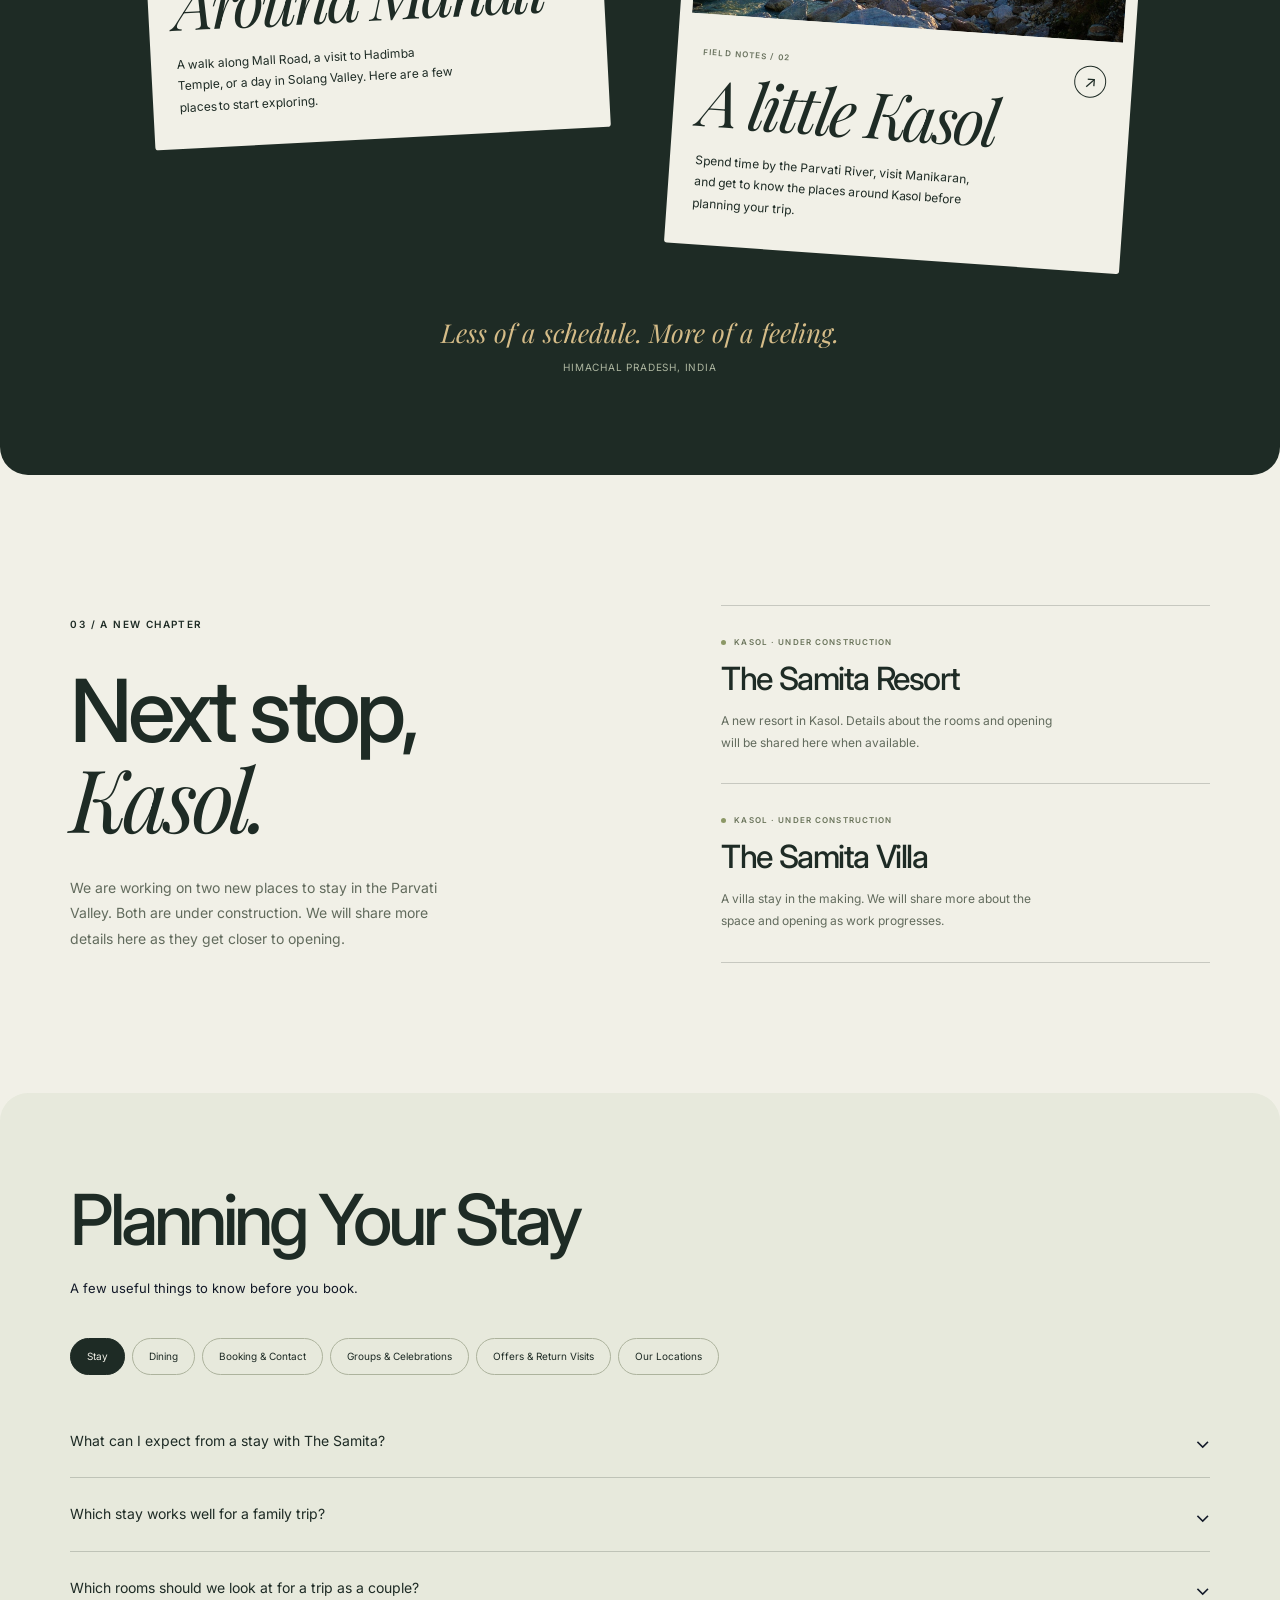
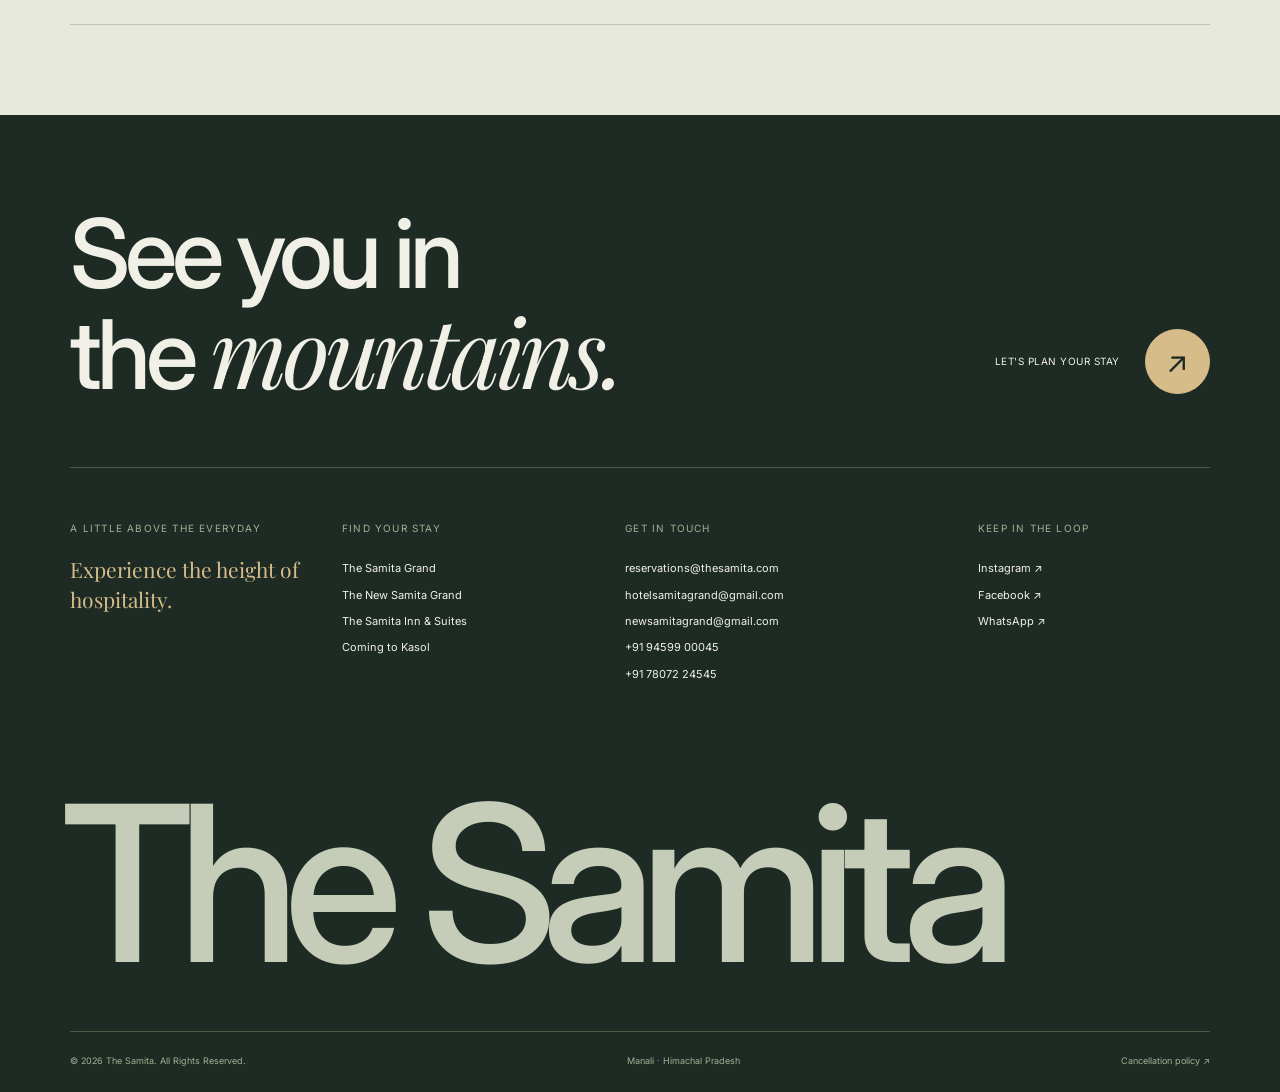
==== commit f60e9fca: "Preview the Samita homepage redesign and motion effects" ====
--- a/index.html
+++ b/index.html
@@ -1,194 +1,148 @@
-﻿<!DOCTYPE html>
-<html lang="en">
-<head>
-<!-- Google tag (gtag.js) -->
-<script async src="https://www.googletagmanager.com/gtag/js?id=G-04P761HMCG"></script>
-<script>
-  window.dataLayer = window.dataLayer || [];
-  function gtag(){dataLayer.push(arguments);}
-  gtag('js', new Date());
-
-  gtag('config', 'G-04P761HMCG');
-</script>
-    <meta charset="UTF-8">
-    <meta name="viewport" content="width=device-width, initial-scale=1.0">
-    <meta name="description" content="Stay in the mountains with The Samita Group. Explore our three hotels in Manali, compare rooms and suites, and find ideas for your time in Himachal Pradesh.">
-    <title>The Samita | Mountain Hotels in Manali</title>
-    
-    <link rel="icon" type="image/jpeg" href="new-square-logo.jpg">
-    
-    <link rel="stylesheet" href="https://cdn.jsdelivr.net/npm/flatpickr/dist/flatpickr.min.css">
-    <link href="https://fonts.googleapis.com/css2?family=Playfair+Display:ital,wght@0,400;0,600;1,400&family=Lato:wght@300;400;700&display=swap" rel="stylesheet">
-    <!-- Preload Transition Logos for Seamless continuity -->
-    <link rel="preload" as="image" href="Transition.jpg" fetchpriority="high">
-    <link rel="stylesheet" href="styles.css">
-</head>
-<body>
-<!-- SPLASH SCREEN ANIMATION -->
-<div id="intro-splash">
-    <div class="splash-content">
-        <div class="intro-welcome">WELCOME TO</div>
-        <div class="intro-brand-wrapper">
-            <div class="intro-brand">The Samita</div>
-            <div class="intro-sub-brand" style="font-family: var(--font-heading); font-size: 1.5rem; letter-spacing: 6px; text-transform: uppercase; color: var(--gold-dark); margin-top: 5px; opacity: 0; animation: fadeInGlow 1.5s ease-out 1.8s forwards;">Group of Hotels</div>
-            <div class="sparkles-container">
-                <div class="sparkle s1">&#10022;</div>
-                <div class="sparkle s2">&#10022;</div>
-                <div class="sparkle s3">&#10022;</div>
-                <div class="sparkle s4">&#10022;</div>
-                <div class="sparkle s5">&#10022;</div>
-            </div>
-        </div>
-    </div>
-</div>
-<script>
-    // Execute immediately to prevent black flash before DOMContentLoaded
-    if (sessionStorage.getItem("splashPlayed")) {
-        document.getElementById("intro-splash").style.display = "none";
-    } else {
-        sessionStorage.setItem("splashPlayed", "true");
-        window.isPlayingSplash = true;
-    }
-
-    document.addEventListener("DOMContentLoaded", function() {
-        const splash = document.getElementById("intro-splash");
-        if (!splash) return;
-        
-        if (window.isPlayingSplash) {
-            // Add slide-up class after animations complete
-            setTimeout(() => {
-                splash.classList.add("slide-up");
-            }, 4500);
-            
-            // Remove from flow
-            setTimeout(() => {
-                splash.style.display = "none";
-            }, 5400);
-        }
-    });
-</script>
-<svg style="visibility: hidden; position: absolute;" width="0" height="0" xmlns="http://www.w3.org/2000/svg" version="1.1">
-    <defs>
-        <filter id="luxury-goo">
-            <feGaussianBlur in="SourceGraphic" stdDeviation="8" result="blur" />
-            <feColorMatrix in="blur" mode="matrix" values="1 0 0 0 0  0 1 0 0 0  0 0 1 0 0  0 0 0 18 -7" result="goo" />
-            <feComposite in="SourceGraphic" in2="goo" operator="atop"/>
-        </filter>
-    </defs>
-</svg>
-
-<div id="samita-wipe-transition" class="samita-wipe-transition active wipe-out" style="contain: paint;">
-  <div class="logo-cluster" style="background: transparent; box-shadow: none;">
-    <img src="transition-logo.jpg" alt="The Samita Group" class="wipe-logo" fetchpriority="high" decoding="sync" loading="eager" height="80">
-  </div>
-</div>
-
-    <nav id="luxury-nav" class="luxury-nav">
-        <div class="nav-links left">
-            <a href="index.html" class="stagger-text">Home</a>
-            <a href="#properties" class="stagger-text">Our Hotels</a>
-        </div>
-        <div class="nav-logo">
-            <div class="logo-wrapper-nav">
-                <a href="index.html" style="display: flex; align-items: center; text-decoration: none;">
-                    <img src="new-square-logo.jpg" alt="The Samita Group" id="nav-logo-img" style="height: 55px; width: auto; mix-blend-mode: multiply;">
-                    <img src="logo-text.png?v=2" alt="Samita Hotels & Resorts" id="nav-logo-text-img" style="height: 45px; width: auto; mix-blend-mode: multiply; margin-left: 15px; margin-top: 2px;">
-                </a>
-            </div>
-        </div>
-        <div class="nav-links right">
-            <a href="#future-projects" class="stagger-text">Coming Soon</a>
-            
-        
-            <a href="cancellation-policy.html" class="stagger-text">Cancellation Policy</a>
-        </div>
-    </nav>
-
-    <header class="hero-section" id="home-hero">
-        <div class="hero-bg base-bg" style="background-image: url('Background_daylight.png?v=2');"></div>
-        <div class="reveal-layer" id="reveal-layer" style="background-image: url('Background_nighttime.png?v=2');"></div>
-        
-        <div class="hero-content">
-            <span class="subtitle">HOTELS IN THE MOUNTAINS</span>
-            <br>
-            <h1>The Samita</h1>
-            <div style="font-family: var(--font-heading); font-size: 1.4rem; letter-spacing: 6px; text-transform: uppercase; color: var(--gold); margin-bottom: 25px; margin-top: -10px; text-shadow: 0 2px 8px rgba(0,0,0,0.5);">Group of Hotels</div>
-            <br>
-            <a href="#properties" class="btn-gold stagger-text">Find Your Stay</a>
-        </div>
-    </header>
-
-    <section id="properties" class="section-hotels pattern-bg-light">
-        <div class="container">
-            <div class="section-heading text-center">
-                <span class="subtitle gold-text">CHOOSE YOUR STAY</span>
-                <h2>Our Hotels in Manali</h2>
-                <div class="gold-line center"></div>
-            </div>
-            
-            <div class="portfolio-grid">
-                <div class="portfolio-card">
-                    <img src="https://the-samita-grand-manali.hotelsmanali.net/data/Pics/OriginalPhoto/11245/1124582/1124582529/the-samita-grand-manali-manali-himachal-pradesh-pic-2.JPEG" alt="The Samita Grand in Manali" class="portfolio-img">
-                    <div class="portfolio-info">
-                        <div class="portfolio-meta">Manali</div>
-                        <h3 class="portfolio-title">The Samita Grand</h3>
-                        <p class="portfolio-desc">Wood-finished rooms, mountain views, and space for families. A comfortable base for days spent exploring Manali and evenings back at the hotel.</p>
-                        <a href="samita-grand.html" class="link-gold stagger-text">SEE THE HOTEL &rarr;</a>
-                    </div>
-                </div>
-
-                <div class="portfolio-card">
-                    <img src="new-samita-grand-exterior.jpg?v=3" alt="The New Samita Grand in Manali" class="portfolio-img">
-                    <div class="portfolio-info">
-                        <div class="portfolio-meta">Manali</div>
-                        <h3 class="portfolio-title">The New Samita Grand</h3>
-                        <p class="portfolio-desc">Balcony rooms and suites with a fresh, modern feel. Choose from Deluxe, Triplet, and Premium options for your stay in Manali.</p>
-                        <a href="https://newsamita.com" class="link-gold stagger-text">SEE THE HOTEL &rarr;</a>
-                    </div>
-                </div>
-
-                <div class="portfolio-card">
-                    <img src="samita-inn-suites.jpg" alt="The Samita Inn &amp; Suites in Manali" class="portfolio-img">
-                    <div class="portfolio-info">
-                        <div class="portfolio-meta">Manali</div>
-                        <h3 class="portfolio-title">The Samita Inn & Suites</h3>
-                        <p class="portfolio-desc">A cottage stay with bedrooms, a living area, and a kitchen. Settle in with family or friends and enjoy a little more room in the mountains.</p>
-                        <a href="samita-inn-suites.html" class="link-gold stagger-text">SEE THE HOTEL &rarr;</a>
-                    </div>
-                </div>
-            </div>
-        </div>
-    </section>
-
-    
-    <section id="blog" class="content-section" style="background: var(--white); color: var(--darker); padding: 80px 20px;">
-        <div class="container text-center">
-            <span class="subtitle" style="color: var(--gold-dark);">OUT AND ABOUT</span>
-            <h2 style="color: var(--darker); margin-bottom: 50px;">Places to Visit During Your Stay</h2>
-            <div class="gold-line center" style="margin-bottom: 50px;"></div>
-            
-            <div class="rooms-grid">
-                <div class="room-card" style="box-shadow: 0 10px 30px rgba(0,0,0,0.05); text-align: center;">
-                    <div class="room-img" style="background-image: url('manali-card.png'); height: 250px;"></div>
-                    <div class="room-info" style="padding: 30px;">
-                        <h3>Discover Manali</h3>
-                        <p style="color: #666; margin-bottom: 20px;">A walk along Mall Road, a visit to Hadimba Temple, or a day in Solang Valley. Here are a few places to start exploring Manali.</p>
-                        <a href="discover-manali.html" class="link-gold stagger-text">SEE THE GUIDE &rarr;</a>
-                    </div>
-                </div>
-                
-                <div class="room-card" style="box-shadow: 0 10px 30px rgba(0,0,0,0.05); text-align: center;">
-                    <div class="room-img" style="background-image: url('kasol-card.jpg'); height: 250px;"></div>
-                    <div class="room-info" style="padding: 30px;">
-                        <h3>Explore Kasol</h3>
-                        <p style="color: #666; margin-bottom: 20px;">Spend time by the Parvati River, visit Manikaran, and get to know the places around Kasol before planning your trip.</p>
-                        <a href="explore-kasol.html" class="link-gold stagger-text">SEE THE GUIDE &rarr;</a>
-                    </div>
-                </div>
-            </div>
-        </div>
-    </section>
-
+<!DOCTYPE html>
+<html lang="en">
+<head>
+    <meta charset="UTF-8">
+    <meta name="viewport" content="width=device-width, initial-scale=1.0">
+    <meta name="theme-color" content="#1e2b25">
+    <meta name="description" content="Stay in the mountains with The Samita. Explore our three hotels in Manali, find your room, and plan a little time in Himachal Pradesh.">
+    <title>The Samita | Mountain Hotels in Manali</title>
+    <link rel="icon" type="image/jpeg" href="new-square-logo.jpg">
+    <link rel="preconnect" href="https://fonts.googleapis.com">
+    <link rel="preconnect" href="https://fonts.gstatic.com" crossorigin>
+    <link href="https://fonts.googleapis.com/css2?family=Inter:wght@400;500;600;700&family=Playfair+Display:ital,wght@0,400;1,400&display=swap" rel="stylesheet">
+    <link rel="preload" as="image" href="Background_daylight.png" fetchpriority="high">
+    <link rel="preload" as="image" href="Background_nighttime.png">
+    <link rel="stylesheet" href="styles.css">
+    <link rel="stylesheet" href="home.css">
+    <script async src="https://www.googletagmanager.com/gtag/js?id=G-04P761HMCG"></script>
+    <script>
+        window.dataLayer=window.dataLayer||[];
+        function gtag(){dataLayer.push(arguments);}
+        gtag('js',new Date());
+        gtag('config','G-04P761HMCG');
+    </script>
+    <script src="script.js" defer></script>
+    <script src="home.js" defer></script>
+</head>
+<body class="samita-home">
+    <a href="#main" class="skip-link">Skip to content</a>
+    <div class="scroll-progress" aria-hidden="true"></div>
+    <div class="motion-cursor" aria-hidden="true"><span></span></div>
+    <div id="samita-wipe-transition" class="samita-wipe-transition active wipe-out" aria-hidden="true">
+        <div class="logo-cluster"><img class="wipe-logo" src="transition-logo.jpg" alt="" width="180" height="180"></div>
+    </div>
+
+    <nav class="samita-nav" aria-label="Main navigation">
+        <a class="samita-brand" href="index.html" aria-label="The Samita home">
+            <img src="new-square-logo.jpg" alt="" width="39" height="39">
+            <span class="brand-name">The Samita<small>Group of Hotels</small></span>
+        </a>
+        <span class="nav-location eyebrow">Mountain stays<br>Himachal Pradesh, India</span>
+        <div class="desktop-links">
+            <a href="#properties">Our hotels</a>
+            <a href="#the-valley">The valley</a>
+            <a href="#contact">Plan your stay ↗</a>
+        </div>
+        <button id="menu-toggle" class="menu-toggle" type="button" aria-label="Open navigation menu" aria-controls="samita-menu" aria-expanded="false"><span></span><span></span></button>
+    </nav>
+    <div id="samita-menu" class="samita-menu" role="dialog" aria-modal="true" aria-label="Explore The Samita" hidden>
+        <button id="menu-close" class="menu-close" type="button" aria-label="Close navigation menu">×</button>
+        <span class="eyebrow">Take the scenic route</span>
+        <nav class="menu-links" aria-label="Explore">
+            <a href="#properties"><span>01</span>Our hotels</a>
+            <a href="#the-valley"><span>02</span>Out in the valley</a>
+            <a href="#future-projects"><span>03</span>Coming to Kasol</a>
+            <a href="#faq-section"><span>04</span>Planning your stay</a>
+            <a href="#contact"><span>05</span>Get in touch</a>
+        </nav>
+        <div class="menu-contact"><a href="tel:+919459900045">+91 94599 00045</a><a href="mailto:reservations@thesamita.com">reservations@thesamita.com</a></div>
+    </div>
+
+    <main id="main">
+        <header class="mountain-hero" id="home-hero" aria-labelledby="hero-title">
+            <svg class="hero-clip-defs" aria-hidden="true" width="0" height="0"><defs><clipPath id="mountain-night-clip" clipPathUnits="userSpaceOnUse"><path id="night-aperture" d="M0 0"></path></clipPath></defs></svg>
+            <div class="hero-photograph hero-day" aria-hidden="true"></div>
+            <div class="hero-photograph hero-night" aria-hidden="true"></div>
+            <div class="hero-grain" aria-hidden="true"></div>
+            <div class="hero-topline">
+                <span class="hero-location eyebrow">Manali, Himachal<br>At home in the Himalayas</span>
+                <div class="hero-tools"><span class="hero-instruction eyebrow"><i class="aperture-icon" aria-hidden="true"></i><span id="scene-hint">A stay, from day to night</span></span><button id="motion-toggle" class="motion-toggle" type="button" aria-pressed="false">Enable motion</button></div>
+            </div>
+            <div class="hero-heading">
+                <span class="eyebrow">Good company. Mountain air. Your kind of stay.</span>
+                <h1 id="hero-title" class="hero-title"><span>The</span> <span>Samita</span></h1>
+            </div>
+            <div class="hero-bottom">
+                <p class="hero-tagline">Experience the height of hospitality.</p>
+                <a class="hero-scroll" href="#properties">Find your stay <span class="round-arrow" aria-hidden="true">↓</span></a>
+                <div class="scene-switch" role="group" aria-label="Choose the hotel scene">
+                    <button id="scene-day" type="button" aria-pressed="true"><span aria-hidden="true">☀</span>Daylight</button>
+                    <button id="scene-night" type="button" aria-pressed="false"><span aria-hidden="true">☾</span>After dark</button>
+                </div>
+            </div>
+        </header>
+
+        <section class="intro-section section-shell" aria-labelledby="intro-title">
+            <div class="intro-grid">
+                <h2 id="intro-title" class="statement" data-reveal>A little closer<br>to the <span class="serif">mountains.</span></h2>
+                <div class="intro-aside" data-reveal style="--reveal-delay:120ms">
+                    <svg class="mountain-mark" viewBox="0 0 80 50" aria-hidden="true"><path d="M2 44 27 7 47 34 58 18 78 44H2M18 21l9 5 7-8M49 30l9 3 5-7M9 44l18-18 14 18"></path></svg>
+                    <span class="eyebrow">Three stays. One mountain town.</span>
+                    <p>A room for two, space for the family, or a cottage for time together. Find your place in Manali, then take the days as they come.</p>
+                    <a class="text-link" href="#properties">Meet our hotels<span class="link-arrow" aria-hidden="true">↗</span></a>
+                </div>
+            </div>
+        </section>
+        <div class="mountain-marquee" aria-label="Check in. Slow down. Look up.">
+            <div class="marquee-track" aria-hidden="true">
+                <div class="marquee-group"><span>CHECK IN.</span><span class="marquee-star">✳</span><span class="outline">SLOW DOWN.</span><span class="marquee-star">✳</span><span>LOOK UP.</span><span class="marquee-star">✳</span></div>
+                <div class="marquee-group"><span>CHECK IN.</span><span class="marquee-star">✳</span><span class="outline">SLOW DOWN.</span><span class="marquee-star">✳</span><span>LOOK UP.</span><span class="marquee-star">✳</span></div>
+            </div>
+        </div>
+
+        <section id="properties" class="stays-section section-shell" aria-labelledby="stays-title">
+            <div class="section-top" data-reveal><span class="eyebrow">01 / The places we call home</span><h2 id="stays-title" class="section-title">Find your<br><span class="serif">mountain stay.</span></h2><span class="section-index">03 hotels · Manali</span></div>
+            <article class="stay-card" data-reveal>
+                <a class="stay-photo" href="samita-grand.html" data-cursor="VIEW" aria-label="Explore The Samita Grand">
+                    <img src="Background_daylight.png" alt="The Samita Grand surrounded by flowers in Manali" loading="lazy" width="1024" height="568">
+                    <span class="photo-label">Manali, Himachal Pradesh</span><span class="photo-open" aria-hidden="true">↗</span>
+                </a>
+                <div class="stay-copy"><span class="stay-number">01 / A place to settle in</span><h3>The Samita<br>Grand</h3><p>Wood-finished rooms, mountain views, and space for families. A comfortable base for days spent exploring Manali and evenings back at the hotel.</p><ul class="stay-details"><li>Hill View suites</li><li>Family rooms</li><li>Mountain views</li></ul><a class="text-link" href="samita-grand.html">See the hotel<span class="link-arrow" aria-hidden="true">↗</span></a></div>
+            </article>
+            <article class="stay-card" data-reveal>
+                <a class="stay-photo" href="https://newsamita.com" data-cursor="VISIT" aria-label="Explore The New Samita Grand">
+                    <img src="new-samita-grand-exterior.jpg" alt="Balconies at The New Samita Grand in Manali" loading="lazy" width="960" height="960">
+                    <span class="photo-label">Manali, Himachal Pradesh</span><span class="photo-open" aria-hidden="true">↗</span>
+                </a>
+                <div class="stay-copy"><span class="stay-number">02 / A fresh point of view</span><h3>The New<br>Samita Grand</h3><p>Balcony rooms and suites with a fresh, modern feel. Choose from Deluxe, Triplet, and Premium options for your stay in Manali.</p><ul class="stay-details"><li>Private balconies</li><li>Triplet suites</li><li>Valley air</li></ul><a class="text-link" href="https://newsamita.com">See the hotel<span class="link-arrow" aria-hidden="true">↗</span></a></div>
+            </article>
+            <article class="stay-card" data-reveal>
+                <a class="stay-photo" href="samita-inn-suites.html" data-cursor="VIEW" aria-label="Explore The Samita Inn and Suites">
+                    <img src="samita-inn-suites.jpg" alt="The Samita Inn and Suites cottage in Manali" loading="lazy" width="960" height="960">
+                    <span class="photo-label">Manali, Himachal Pradesh</span><span class="photo-open" aria-hidden="true">↗</span>
+                </a>
+                <div class="stay-copy"><span class="stay-number">03 / A little room for everyone</span><h3>The Samita<br>Inn &amp; Suites</h3><p>A cottage stay with bedrooms, a living area, and a kitchen. Settle in with family or friends and enjoy a little more room in the mountains.</p><ul class="stay-details"><li>Cottage living</li><li>Kitchen &amp; dining</li><li>Time together</li></ul><a class="text-link" href="samita-inn-suites.html">See the cottage<span class="link-arrow" aria-hidden="true">↗</span></a></div>
+            </article>
+        </section>
+
+        <section id="the-valley" class="valley-section" aria-labelledby="valley-title">
+            <svg class="valley-lines" viewBox="0 0 1400 700" preserveAspectRatio="none" aria-hidden="true"><path d="M-50 600Q100 100 400 300T800 250 1450 100M-50 630Q100 130 400 330T800 280 1450 130M-50 660Q100 160 400 360T800 310 1450 160M-50 690Q100 190 400 390T800 340 1450 190M-50 720Q100 220 400 420T800 370 1450 220M-50 750Q100 250 400 450T800 400 1450 250"></path></svg>
+            <div class="section-shell">
+                <div class="section-top" data-reveal><span class="eyebrow">02 / Take the scenic route</span><h2 id="valley-title" class="section-title">Room<br>to <span class="serif">roam.</span></h2><p class="valley-title-note">A few places worth leaving your room for. Your days in the valley start here.</p></div>
+                <div class="valley-cards">
+                    <a class="field-note" href="discover-manali.html" data-cursor="READ"><div class="field-image"><img src="manali-card.png" alt="The mountains and open valley around Manali" width="960" height="700" loading="lazy"></div><div class="field-info"><span class="eyebrow">Field notes / 01</span><h3>Around Manali</h3><p>A walk along Mall Road, a visit to Hadimba Temple, or a day in Solang Valley. Here are a few places to start exploring.</p><span class="round-arrow" aria-hidden="true">↗</span></div></a>
+                    <a class="field-note" href="explore-kasol.html" data-cursor="READ"><div class="field-image"><img src="kasol-card.jpg" alt="River and forest scenery in the Parvati Valley" width="960" height="700" loading="lazy"></div><div class="field-info"><span class="eyebrow">Field notes / 02</span><h3>A little Kasol</h3><p>Spend time by the Parvati River, visit Manikaran, and get to know the places around Kasol before planning your trip.</p><span class="round-arrow" aria-hidden="true">↗</span></div></a>
+                </div>
+                <p class="valley-footnote"><span>Less of a schedule. More of a feeling.</span>HIMACHAL PRADESH, INDIA</p>
+            </div>
+        </section>
+
+        <section id="future-projects" class="coming-section section-shell" aria-labelledby="coming-title">
+            <div class="coming-grid">
+                <div class="coming-heading" data-reveal><span class="eyebrow">03 / A new chapter</span><h2 id="coming-title" class="section-title">Next stop,<br><span class="serif">Kasol.</span></h2><p>We are working on two new places to stay in the Parvati Valley. Both are under construction. We will share more details here as they get closer to opening.</p></div>
+                <div class="coming-list" data-reveal><article class="coming-item"><span class="eyebrow"><i class="status-dot" aria-hidden="true"></i>Kasol · Under construction</span><h3>The Samita Resort</h3><p>A new resort in Kasol. Details about the rooms and opening will be shared here when available.</p></article><article class="coming-item"><span class="eyebrow"><i class="status-dot" aria-hidden="true"></i>Kasol · Under construction</span><h3>The Samita Villa</h3><p>A villa stay in the making. We will share more about the space and opening as work progresses.</p></article></div>
+            </div>
+        </section>
     <!-- FAQ SECTION -->
     <section id="faq-section" class="section-faq pattern-bg-light" style="padding: 80px 0;">
         <div class="container">
@@ -243,7 +197,7 @@
                     <div class="faq-accordion-item">
                         <button class="faq-question">How do I get in touch to book a stay? <span class="chevron">&#8964;</span></button>
                         <div class="faq-answer"><div class="faq-answer-inner"><p>Call or email us using the details below, or use the WhatsApp button on this page. Share your travel dates, the number of guests, and your preferred hotel so we can check availability.</p>
-                        <a href="#" onclick="window.scrollTo({top: document.body.scrollHeight, behavior: 'smooth'}); return false;" class="btn-gold stagger-text" style="display: inline-block; margin-top: 15px; padding: 8px 20px; font-size: 0.85rem;">Contact Us</a>
+                        <a href="#contact" class="btn-gold stagger-text" style="display: inline-block; margin-top: 15px; padding: 8px 20px; font-size: 0.85rem;">Contact Us</a>
                         </div></div>
                     </div>
                     <div class="faq-accordion-item">
@@ -283,81 +237,19 @@
         </div>
     </section>
 
-    <section id="future-projects" class="content-section pattern-overlay-2">
-        <div class="container text-center">
-            <span class="subtitle gold-text">MORE PLACES TO STAY</span>
-            <h2 class="text-white">Coming to Kasol</h2>
-            <div class="gold-line center"></div>
-            <p class="text-white max-w" style="margin-top: 20px; font-size: 1.1rem; opacity: 0.8;">We are working on two new places to stay in Kasol, in the Parvati Valley. Both are under construction. We will share more details here as they get closer to opening.</p>
-            
-            <div class="portfolio-grid" style="margin-top: 50px; grid-template-columns: repeat(auto-fit, minmax(350px, 1fr)); max-width: 900px; margin-left: auto; margin-right: auto;">
-                <div class="portfolio-card" style="background: rgba(255,255,255,0.05); border: 1px solid rgba(198,168,124,0.3);">
-                    <div class="portfolio-info text-center" style="padding: 40px;">
-                        <div class="portfolio-meta" style="color: var(--gold);">Kasol</div>
-                        <h3 class="portfolio-title text-white">The Samita Resort</h3>
-                        <p class="portfolio-desc text-white" style="opacity: 0.7;">A new resort in Kasol, currently under construction. Details about the rooms and opening will be shared here when available.</p>
-                    </div>
-                </div>
-                
-                <div class="portfolio-card" style="background: rgba(255,255,255,0.05); border: 1px solid rgba(198,168,124,0.3);">
-                    <div class="portfolio-info text-center" style="padding: 40px;">
-                        <div class="portfolio-meta" style="color: var(--gold);">Kasol</div>
-                        <h3 class="portfolio-title text-white">The Samita Villa</h3>
-                        <p class="portfolio-desc text-white" style="opacity: 0.7;">A villa stay in Kasol, currently under construction. We will share more about the space and opening as work progresses.</p>
-                    </div>
-                </div>
-            </div>
-        </div>
-    </section>
-
-    <footer class="luxury-footer full-page-footer">
-        <canvas id="footer-network"></canvas>
-        
-        <div class="footer-grid-container" style="position: relative; z-index: 2;">
-            <div class="footer-node node-tl">
-                <h4>Our Hotels</h4>
-                <a href="samita-grand.html" class="stagger-text">The Samita Grand</a>
-                <a href="https://newsamita.com" class="stagger-text">The New Samita Grand</a>
-                <a href="samita-inn-suites.html" class="stagger-text">The Samita Inn & Suites</a>
-            </div>
-
-            <div class="footer-center-node">
-                <div class="logo-wrapper-footer">
-                    <a href="index.html"><img src="footer%20logo.png?v=2" alt="The Samita Group" class="footer-logo"></a>
-                </div>
-                <p class="designer-tagline">Experience the height of hospitality.</p>
-            </div>
-
-            <div class="footer-node node-tr">
-                <h4>Coming Soon</h4>
-                <a href="#future-projects" class="stagger-text">The Samita Resort</a>
-                <a href="#future-projects" class="stagger-text">The Samita Villa</a>
-            </div>
-
-            <div class="footer-node node-bottom-contact">
-                <h4>Contact Us</h4>
-                <div class="contact-links-inline">
-                    <a href="mailto:reservations@thesamita.com" class="stagger-text">reservations@thesamita.com</a>
-                    <a href="mailto:hotelsamitagrand@gmail.com" class="stagger-text">hotelsamitagrand@gmail.com</a>
-                    <a href="mailto:newsamitagrand@gmail.com" class="stagger-text">newsamitagrand@gmail.com</a>
-                    <a href="tel:+919459900045" class="stagger-text">+91 94599 00045</a>
-                    <a href="tel:+917807224545" class="stagger-text">+91 78072 24545</a>
-                    
-                </div>
-                <div class="socials-tab centered-socials">
-                    <a href="https://www.instagram.com/thesamitagrand/" target="_blank" class="social-icon"><svg viewBox="0 0 24 24"><path d="M12 2.163c3.204 0 3.584.012 4.85.07 3.252.148 4.771 1.691 4.919 4.919.058 1.265.069 1.645.069 4.849 0 3.205-.012 3.584-.069 4.849-.149 3.225-1.664 4.771-4.919 4.919-1.266.058-1.644.07-4.85.07-3.204 0-3.584-.012-4.849-.07-3.26-.149-4.771-1.699-4.919-4.92-.058-1.265-.07-1.644-.07-4.849 0-3.204.013-3.583.07-4.849.149-3.227 1.664-4.771 4.919-4.919 1.266-.057 1.645-.069 4.849-.069zM12 0C8.741 0 8.333.014 7.053.072 2.695.272.273 2.69.073 7.052.014 8.333 0 8.741 0 12c0 3.259.014 3.668.072 4.948.2 4.358 2.618 6.78 6.98 6.98C8.333 23.986 8.741 24 12 24c3.259 0 3.668-.014 4.948-.072 4.354-.2 6.782-2.618 6.979-6.98.059-1.28.073-1.689.073-4.948 0-3.259-.014-3.667-.072-4.947-.196-4.354-2.617-6.78-6.979-6.98C15.668.014 15.259 0 12 0zm0 5.838a6.162 6.162 0 100 12.324 6.162 6.162 0 000-12.324zM12 16a4 4 0 110-8 4 4 0 010 8zm6.406-11.845a1.44 1.44 0 100 2.881 1.44 1.44 0 000-2.881z"/></svg></a>
-                    <a href="https://www.facebook.com/thesamitagrand/" target="_blank" class="social-icon"><svg viewBox="0 0 24 24"><path d="M24 12.073c0-6.627-5.373-12-12-12s-12 5.373-12 12c0 5.99 4.388 10.954 10.125 11.854v-8.385H7.078v-3.47h3.047V9.43c0-3.007 1.792-4.669 4.533-4.669 1.312 0 2.686.235 2.686.235v2.953H15.83c-1.491 0-1.956.925-1.956 1.874v2.25h3.328l-.532 3.47h-2.796v8.385C19.612 23.027 24 18.062 24 12.073z"/></svg></a>
-                </div>
-            </div>
-        </div>
-
-        <div class="footer-bottom-copyright">
-            <p>&copy; 2026 The Samita. All Rights Reserved.</p>
-        </div>
-    </footer>
-
-    <script src="https://cdn.jsdelivr.net/npm/flatpickr"></script>
-    <script src="script.js"></script>
+
+    </main>
+    <footer id="contact" class="samita-footer">
+        <div class="footer-invitation" data-reveal><h2>See you in<br>the <span class="serif">mountains.</span></h2><a href="mailto:reservations@thesamita.com">Let's plan your stay<span class="round-arrow" aria-hidden="true">↗</span></a></div>
+        <div class="footer-columns">
+            <div><h3>A little above the everyday</h3><p class="footer-tagline">Experience the height of hospitality.</p></div>
+            <div><h3>Find your stay</h3><a href="samita-grand.html">The Samita Grand</a><a href="https://newsamita.com">The New Samita Grand</a><a href="samita-inn-suites.html">The Samita Inn &amp; Suites</a><a href="#future-projects">Coming to Kasol</a></div>
+            <div><h3>Get in touch</h3><a href="mailto:reservations@thesamita.com">reservations@thesamita.com</a><a href="mailto:hotelsamitagrand@gmail.com">hotelsamitagrand@gmail.com</a><a href="mailto:newsamitagrand@gmail.com">newsamitagrand@gmail.com</a><a href="tel:+919459900045">+91 94599 00045</a><a href="tel:+917807224545">+91 78072 24545</a></div>
+            <div><h3>Keep in the loop</h3><a href="https://www.instagram.com/thesamitagrand/" target="_blank" rel="noopener noreferrer">Instagram ↗</a><a href="https://www.facebook.com/thesamitagrand/" target="_blank" rel="noopener noreferrer">Facebook ↗</a><a href="https://wa.me/message/C3ID7YF2EN5YC1" target="_blank" rel="noopener noreferrer">WhatsApp ↗</a></div>
+        </div>
+        <div class="footer-brand" aria-hidden="true">The Samita</div>
+        <div class="footer-base"><p>&copy; 2026 The Samita. All Rights Reserved.</p><span>Manali · Himachal Pradesh</span><a href="cancellation-policy.html">Cancellation policy ↗</a></div>
+    </footer>
     <!-- Cookie Banner -->
     <div id="cookie-banner" class="cookie-banner">
         <div class="cookie-content">
@@ -387,12 +279,6 @@
             <svg class="fab-icon-close" viewBox="0 0 24 24" width="26" height="26" stroke="currentColor" stroke-width="2" fill="none" stroke-linecap="round" stroke-linejoin="round" style="display:none;"><line x1="18" y1="6" x2="6" y2="18"></line><line x1="6" y1="6" x2="18" y2="18"></line></svg>
         </button>
     </div>
-</body>
-</html>
-
-
-
-
-
-
-
+
+</body>
+</html>
--- a/styles.css
+++ b/styles.css
@@ -66,115 +66,35 @@
 }
 .footer-logo { height: 140px !important; width: auto !important; display: block; mix-blend-mode: multiply; transform: translateY(5px); }
 
-/* =========================================
-   SNAPPY WIPE TRANSITION (LANDO STYLE)
-========================================= */
-.samita-wipe-transition {
-  position: fixed;
-  top: 0;
-  left: 0;
-  width: 100vw;
-  height: 100vh;
-  background-color: var(--white); /* White background for dark logo */
-  z-index: 999999;
-  display: flex;
-  justify-content: center;
-  align-items: center;
-  transform: translateX(-100%); 
-  pointer-events: none;
-  visibility: hidden;
-  contain: paint;
-  backface-visibility: hidden;
-  -webkit-font-smoothing: antialiased;
-}
-
-.samita-wipe-transition.active {
-    visibility: visible;
-    transform: translateY(0) translateZ(0); /* Force GPU */
-}
-
-/* The white pill container holding the transition image */
-.logo-cluster {
-  display: flex;
-  align-items: center;
-  justify-content: center;
-  opacity: 0;
-  transform: scale(0.5) translateZ(0);
-  max-width: 90%;
-}
-
-.wipe-logo {
-  height: 200px; 
-  width: auto;
-  object-fit: contain;
-  will-change: transform;
-}
-
-/* Mobile responsiveness */
-@media (max-width: 768px) {
-  .logo-cluster {
-    border-radius: 30px;
-    padding: 15px 25px;
-  }
-  .wipe-logo {
-    height: 50px;
-  }
-}
-
-/* --------------------------------------
-   ANIMATION: LEAVING THE PAGE
---------------------------------------- */
-.samita-wipe-transition.wipe-in {
-  pointer-events: auto;
-  animation: sweepRightIn 0.8s cubic-bezier(0.77, 0, 0.175, 1) forwards;
-}
-
-.samita-wipe-transition.wipe-in .logo-cluster {
-  animation: sweepInScale 0.6s cubic-bezier(0.175, 0.885, 0.32, 1.275) 0.2s both;
-}
-
-/* --------------------------------------
-   ANIMATION: ENTERING THE NEW PAGE
---------------------------------------- */
-.samita-wipe-transition.wipe-out {
-  pointer-events: auto;
-  transform: translateX(0) translateZ(0); 
-  animation: sweepLeftOut 0.8s cubic-bezier(0.77, 0, 0.175, 1) 0.6s both;
-}
-
-.samita-wipe-transition.wipe-out .logo-cluster {
-  opacity: 1;
-  transform: scale(1.5) translateZ(0);
-  will-change: transform, opacity;
-  animation: sweepOutScale 0.6s cubic-bezier(0.77, 0, 0.175, 1) 0.3s both;
-}
-
-/* Keyframes for Lando style wipe */
-@keyframes sweepRightIn {
-  0% { transform: translateX(-100%); }
-  100% { transform: translateX(0); }
-}
-
-@keyframes sweepLeftOut {
-  0% { transform: translateX(0); }
-  100% { transform: translateX(100%); }
-}
-
-@keyframes sweepInScale {
-  0% { opacity: 0; transform: scale(0.5); }
-  100% { opacity: 1; transform: scale(1.5); }
-}
-
-@keyframes sweepOutScale {
-  0% { opacity: 1; transform: scale(1.5); }
-  100% { opacity: 0; transform: scale(5); }
-}
-
-/* ADDITIONAL REFINEMENT */
-#luxury-goo { color-interpolation-filters: sRGB; }
-
-@keyframes flashLogo { 0% { opacity: 0.1; transform: scale(0.95); } 100% { opacity: 1; transform: scale(1.05); } }
-
+/* =========================================
+   ORGANIC PAGE TRANSITIONS
+========================================= */
+.samita-wipe-transition {
+    position: fixed; inset: 0; z-index: 999999;
+    display: grid; place-items: center; background: #e7e9dc;
+    visibility: hidden; pointer-events: none;
+    clip-path: circle(0 at var(--transition-x,50%) var(--transition-y,50%));
+    contain: paint;
+}
+.samita-wipe-transition.active { visibility: visible; }
+.samita-wipe-transition .logo-cluster { display: grid; place-items: center; }
+.samita-wipe-transition .wipe-logo { width: 130px; height: 130px; object-fit: cover; border-radius: 50%; mix-blend-mode: multiply; }
+.samita-wipe-transition.wipe-in { pointer-events: auto; animation: samita-depart .55s cubic-bezier(.65,0,.35,1) both; }
+.samita-wipe-transition.wipe-out { animation: samita-arrive .7s cubic-bezier(.65,0,.35,1) both; }
+@keyframes samita-depart { from { clip-path: circle(0 at var(--transition-x,50%) var(--transition-y,50%)); } to { clip-path: circle(150vmax at var(--transition-x,50%) var(--transition-y,50%)); } }
+@keyframes samita-arrive { from { clip-path: ellipse(100% 140% at 50% 50%); } to { clip-path: ellipse(0% 0% at 50% 0%); visibility: hidden; } }
+.samita-interactions, .samita-interactions * { cursor: auto !important; }
+.samita-interactions a, .samita-interactions button, .samita-interactions a *, .samita-interactions button * { cursor: pointer !important; }
+@media (prefers-reduced-motion: reduce) {
+    html:not(.motion-opt-in) { scroll-behavior: auto; }
+    html:not(.motion-opt-in) .samita-wipe-transition { display: none; }
+    html:not(.motion-opt-in) .char, html:not(.motion-opt-in) .faq-answer { transition: none !important; }
+}
+
+html.motion-disabled { scroll-behavior: auto; }
+html.motion-disabled .samita-wipe-transition { display: none; }
+html.motion-disabled .char, html.motion-disabled .faq-answer { transition: none !important; }
+
 /* STAGGERED WAVE TEXT ANIMATION */
 .stagger-text { display: inline-flex; overflow: hidden; vertical-align: top; cursor: pointer; }
 .char-wrap { overflow: hidden; display: inline-block; }
@@ -414,181 +334,6 @@
 }
 
 /* =========================================
-   CUSTOM LUXURY CURSOR
-========================================= */
-@media (min-width: 901px) {
-    body, a, button, select, input, .stagger-text, .hotel-card-large, .room-card, .gallery-img, .social-icon, .link-gold, [data-modal] { 
-        cursor: none !important; 
-    }
-
-    .luxury-cursor-container {
-        position: fixed;
-        top: 0;
-        left: 0;
-        width: 100vw;
-        height: 100vh;
-        pointer-events: none;
-        z-index: 9999999;
-    }
-
-    .cursor-triangle {
-        position: absolute;
-        width: 0;
-        height: 0;
-        border-left: 7px solid transparent;
-        border-right: 7px solid transparent;
-        border-bottom: 14px solid var(--gold);
-        transform-origin: center;
-        filter: drop-shadow(0 2px 5px rgba(0,0,0,0.3));
-        pointer-events: none;
-        top: 0;
-        left: 0;
-    }
-
-    .cursor-snowflake {
-        position: absolute;
-        font-size: 45px;
-        color: var(--gold);
-        opacity: 0;
-        transition: opacity 0.3s ease;
-        transform-origin: center;
-        filter: drop-shadow(0 0 10px rgba(198, 168, 124, 0.4));
-        line-height: 1;
-        pointer-events: none;
-        top: 0;
-        left: 0;
-        display: flex;
-        align-items: center;
-        justify-content: center;
-    }
-
-    .snowflake-inner {
-        display: block;
-        animation: rotateSnowflake 8s linear infinite;
-    }
-
-    @keyframes rotateSnowflake {
-        from { transform: translate(25px, -15px) rotate(0deg); }
-        to { transform: translate(25px, -15px) rotate(360deg); }
-    }
-}
-
-/* =========================================
-   SPLASH SCREEN ANIMATION
-========================================= */
-#intro-splash {
-    position: fixed;
-    top: 0;
-    left: 0;
-    width: 100vw;
-    height: 100vh;
-    background-color: #000;
-    z-index: 9999999;
-    display: flex;
-    align-items: center;
-    justify-content: center;
-    transition: transform 0.8s cubic-bezier(0.77, 0, 0.175, 1);
-    overflow: hidden;
-}
-
-#intro-splash.slide-up {
-    transform: translateY(-100%);
-}
-
-.splash-content {
-    text-align: center;
-    display: flex;
-    flex-direction: column;
-    align-items: center;
-    gap: 20px;
-}
-
-.intro-welcome {
-    font-family: 'Inter', sans-serif;
-    font-weight: 300;
-    font-size: 1.5rem;
-    letter-spacing: 10px;
-    color: #fff;
-    text-shadow: 0 0 10px rgba(255, 255, 255, 0.8), 0 0 20px rgba(255, 255, 255, 0.4);
-    opacity: 0;
-    animation: fadeInGlow 1.5s ease-out forwards;
-}
-
-.intro-brand-wrapper {
-    position: relative;
-    display: inline-block;
-}
-
-.intro-brand {
-    font-family: 'Great Vibes', cursive;
-    font-size: 7.5rem;
-    white-space: nowrap;
-    
-    /* Diamond texture gradient */
-    background: repeating-linear-gradient(
-        45deg,
-        #f8f9fa 0%,
-        #e2e8f0 10%,
-        #ffffff 20%,
-        #cbd5e1 30%,
-        #f8f9fa 40%
-    );
-    background-size: 200% auto;
-    -webkit-background-clip: text;
-    -webkit-text-fill-color: transparent;
-    background-clip: text;
-    color: transparent;
-    
-    /* Reveal animation */
-    clip-path: polygon(0 0, 0 0, 0 100%, 0 100%);
-    animation: writeText 2s ease-in-out 1.5s forwards, shimmerDiamond 3s linear infinite;
-}
-
-/* Sparkles container */
-.sparkles-container {
-    position: absolute;
-    top: 0; left: 0; width: 100%; height: 100%;
-    pointer-events: none;
-}
-
-.sparkle {
-    position: absolute;
-    color: #ffffff;
-    font-size: 1.5rem;
-    text-shadow: 0 0 10px #fff, 0 0 20px #fff;
-    opacity: 0;
-    transform: scale(0);
-}
-
-.s1 { top: 10%; left: -10%; animation: popSparkle 1.5s ease-in-out 1.8s forwards; }
-.s2 { top: 80%; left: 20%; animation: popSparkle 1.5s ease-in-out 2.2s forwards; }
-.s3 { top: -10%; left: 50%; animation: popSparkle 1.5s ease-in-out 2.6s forwards; }
-.s4 { top: 90%; left: 80%; animation: popSparkle 1.5s ease-in-out 3.0s forwards; }
-.s5 { top: 15%; right: -15%; animation: popSparkle 1.5s ease-in-out 3.3s forwards; }
-
-/* Keyframes */
-@keyframes fadeInGlow {
-    0% { opacity: 0; filter: blur(5px); }
-    100% { opacity: 1; filter: blur(0); }
-}
-
-@keyframes writeText {
-    0% { clip-path: polygon(0 0, 0 0, 0 100%, 0 100%); }
-    100% { clip-path: polygon(0 0, 100% 0, 100% 100%, 0 100%); }
-}
-
-@keyframes shimmerDiamond {
-    0% { background-position: 0% center; }
-    100% { background-position: 200% center; }
-}
-
-@keyframes popSparkle {
-    0% { opacity: 0; transform: scale(0) rotate(0deg); }
-    50% { opacity: 1; transform: scale(1.2) rotate(180deg); }
-    100% { opacity: 0; transform: scale(0) rotate(360deg); }
-}
-
-/* =========================================
    FAQ SECTION
 ========================================= */
 .section-faq { position: relative; z-index: 10; }
@@ -667,25 +412,11 @@
     transform: rotate(180deg);
 }
 
-.faq-answer {
-    max-height: 0;
-    overflow: hidden;
-    transition: max-height 0.4s cubic-bezier(0, 1, 0, 1);
-    background: var(--white);
-}
-.faq-answer.expanded {
-    max-height: 1000px;
-    transition: max-height 0.6s ease-in-out;
-}
-.faq-answer-inner {
-    padding: 0 30px 25px;
-    color: #555;
-    font-size: 0.95rem;
-    line-height: 1.7;
-    border-top: 1px solid rgba(0,0,0,0.03);
-    margin-top: -5px;
-    padding-top: 15px;
-}
+.faq-answer { display: grid; grid-template-rows: 0fr; overflow: hidden; background: var(--white); transition: grid-template-rows .4s ease; }
+.faq-answer.expanded { grid-template-rows: 1fr; }
+.faq-answer-inner { min-height: 0; overflow: hidden; padding: 0 30px; color: #555; font-size: .95rem; line-height: 1.7; }
+.faq-answer.expanded > .faq-answer-inner { padding-top: 15px; padding-bottom: 25px; }
+
 
 /* =========================================
    COOKIE BANNER
@@ -844,234 +575,8 @@
 @media (max-width: 768px) { .portfolio-grid { grid-template-columns: 1fr; } }
 @media (max-width: 768px) { .contact-links-inline { flex-direction: column; gap: 10px; align-items: center; } }
 
-/* =========================================
-   SNOWFLAKE CURSOR LOADER
-========================================= */
-#snowflake-loader {
-    position: fixed;
-    pointer-events: none;
-    z-index: 9999999;
-    font-size: 26px;
-    color: #ffffff;
-    text-shadow: 0 0 12px var(--gold);
-    opacity: 0;
-    visibility: hidden;
-    transition: opacity 0.3s ease, visibility 0.3s ease;
-    transform: translate(-50%, -50%);
-    animation: spin-snowflake 2.5s linear infinite;
-    margin: 0;
-    padding: 0;
-}
-#snowflake-loader.active {
-    opacity: 1;
-    visibility: visible;
-}
-@keyframes spin-snowflake {
-    0% { transform: translate(-50%, -50%) rotate(0deg); }
-    100% { transform: translate(-50%, -50%) rotate(360deg); }
-}
-    transition: max-height 0.6s ease-in-out;
-}
-.faq-answer-inner {
-    padding: 0 30px 25px;
-    color: #555;
-    font-size: 0.95rem;
-    line-height: 1.7;
-    border-top: 1px solid rgba(0,0,0,0.03);
-    margin-top: -5px;
-    padding-top: 15px;
-}
-
-/* =========================================
-   COOKIE BANNER
-========================================= */
-.cookie-banner {
-    position: fixed;
-    bottom: 20px;
-    left: 20px;
-    right: 20px;
-    max-width: 600px;
-    background: var(--white);
-    padding: 25px 30px;
-    border-radius: 12px;
-    box-shadow: 0 10px 40px rgba(0,0,0,0.2);
-    z-index: 9999;
-    display: flex;
-    flex-direction: column;
-    gap: 15px;
-    border-left: 4px solid var(--gold);
-    transform: translateY(150%);
-    transition: transform 0.6s cubic-bezier(0.175, 0.885, 0.32, 1.275);
-}
-.cookie-banner.show {
-    transform: translateY(0);
-}
-.cookie-content h4 {
-    margin-bottom: 8px;
-    font-family: var(--font-heading);
-    color: var(--darker);
-    font-size: 1.2rem;
-}
-.cookie-content p {
-    font-size: 0.9rem;
-    color: #666;
-    line-height: 1.5;
-    margin: 0;
-}
-.cookie-buttons {
-    display: flex;
-    gap: 12px;
-    justify-content: flex-end;
-}
-.cookie-btn {
-    padding: 10px 24px;
-    border-radius: 30px;
-    font-size: 0.85rem;
-    font-weight: 600;
-    cursor: pointer;
-    transition: all 0.3s ease;
-    border: 1px solid var(--gold);
-}
-.cookie-btn.accept {
-    background: var(--gold);
-    color: var(--white);
-}
-.cookie-btn.accept:hover {
-    background: var(--gold-dark);
-}
-.cookie-btn.decline {
-    background: transparent;
-    color: var(--darker);
-}
-.cookie-btn.decline:hover {
-    background: rgba(198,168,124,0.1);
-}
-@media (max-width: 768px) {
-    .cookie-banner { 
-        top: 15px; 
-        bottom: auto; 
-        left: 10px; 
-        right: 10px; 
-        padding: 20px; 
-        transform: translateY(-150%);
-        z-index: 200000;
-    }
-    .cookie-banner.show {
-        transform: translateY(0);
-    }
-    .cookie-buttons { flex-direction: column; }
-    .cookie-btn { width: 100%; text-align: center; }
-}
-
-/* =========================================
-   FLOATING ACTION BUTTON
-========================================= */
-.fab-container {
-    position: fixed;
-    bottom: 30px;
-    right: 30px;
-    z-index: 9999;
-    display: flex;
-    flex-direction: column;
-    align-items: center;
-    gap: 15px;
-}
-.fab-main {
-    width: 60px;
-    height: 60px;
-    border-radius: 50%;
-    background: var(--gold);
-    color: var(--white);
-    border: none;
-    box-shadow: 0 4px 15px rgba(198, 168, 124, 0.4);
-    cursor: pointer;
-    display: flex;
-    align-items: center;
-    justify-content: center;
-    transition: all 0.3s ease;
-}
-.fab-main:hover {
-    transform: scale(1.05);
-    background: var(--gold-dark);
-}
-.fab-options {
-    display: flex;
-    flex-direction: column;
-    gap: 10px;
-    opacity: 0;
-    visibility: hidden;
-    transform: translateY(20px);
-    transition: all 0.3s cubic-bezier(0.175, 0.885, 0.32, 1.275);
-}
-.fab-options.open {
-    opacity: 1;
-    visibility: visible;
-    transform: translateY(0);
-}
-.fab-option {
-    width: 48px;
-    height: 48px;
-    border-radius: 50%;
-    background: var(--white);
-    color: var(--darker);
-    display: flex;
-    align-items: center;
-    justify-content: center;
-    box-shadow: 0 4px 10px rgba(0,0,0,0.1);
-    transition: all 0.3s ease;
-    text-decoration: none;
-}
-.fab-option:hover {
-    background: var(--gold);
-    color: var(--white);
-    transform: scale(1.1);
-}
-@media (max-width: 768px) {
-    .fab-container { bottom: 20px; right: 20px; }
-}
-
-@media (max-width: 768px) {
-    .intro-welcome { font-size: 1rem; letter-spacing: 5px; }
-    .intro-brand { font-size: 4.5rem; }
-}
-
-@media (max-width: 1024px) { .portfolio-grid { grid-template-columns: repeat(2, 1fr); } }
-@media (max-width: 768px) { .portfolio-grid { grid-template-columns: 1fr; } }
-@media (max-width: 768px) { .contact-links-inline { flex-direction: column; gap: 10px; align-items: center; } }
-
-/* =========================================
-   SNOWFLAKE CURSOR LOADER
-========================================= */
-#snowflake-loader {
-    position: fixed;
-    pointer-events: none;
-    z-index: 9999999;
-    font-size: 26px;
-    color: #ffffff;
-    text-shadow: 0 0 12px var(--gold);
-    opacity: 0;
-    visibility: hidden;
-    transition: opacity 0.3s ease, visibility 0.3s ease;
-    transform: translate(-50%, -50%);
-    animation: spin-snowflake 2.5s linear infinite;
-    margin: 0;
-    padding: 0;
-}
-#snowflake-loader.active {
-    opacity: 1;
-    visibility: visible;
-}
-@keyframes spin-snowflake {
-    0% { transform: translate(-50%, -50%) rotate(0deg); }
-    100% { transform: translate(-50%, -50%) rotate(360deg); }
-}
-
 .node-bottom-contact { grid-column: 1 / span 3; grid-row: 2; text-align: center; border-top: 1px solid rgba(198,168,124,0.15); padding-top: 40px; margin-top: 20px; }
 .contact-links-inline { display: flex; justify-content: center; gap: 30px; flex-wrap: wrap; margin-bottom: 20px; }
 .contact-links-inline a { display: inline-block; margin: 0; color: #aaa; transition: color 0.3s; }
 .contact-links-inline a:hover { color: var(--white); }
 .centered-socials { display: flex; justify-content: center; gap: 15px; }
-
-body.is-loading .cursor-snowflake { opacity: 0;
-        transition: opacity 0.3s ease; }
-body.is-loading .snowflake-inner { animation: rotateSnowflake 2s linear infinite; }
--- a/home.css
+++ b/home.css
@@ -0,0 +1,337 @@
+/* The Samita — a moving mountain journal. Homepage styles stay scoped. */
+.samita-home {
+    --paper: #f1f0e7;
+    --ink: #1e2b25;
+    --moss: #adb58c;
+    --sand: #d5bc88;
+    --line: rgba(30, 43, 37, .2);
+    --ease: cubic-bezier(.22, 1, .36, 1);
+    background: var(--paper);
+    color: var(--ink);
+    font-family: 'Inter', sans-serif;
+    line-height: 1.5;
+    overflow-x: clip;
+    -webkit-font-smoothing: antialiased;
+}
+.samita-home h1, .samita-home h2, .samita-home h3, .samita-home h4 { color: inherit; letter-spacing: -.055em; line-height: 1; }
+.samita-home a { color: inherit; }
+.samita-home button { font: inherit; }
+.samita-home :focus-visible { outline: 2px solid var(--sand); outline-offset: 6px; }
+.samita-home ::selection { color: var(--paper); background: #5b6b50; }
+.samita-home .eyebrow { font-size: 10px; font-weight: 600; line-height: 1.5; letter-spacing: .14em; text-transform: uppercase; }
+.samita-home .section-shell { width: min(1440px, 100%); margin-inline: auto; padding-inline: clamp(22px, 5.5vw, 100px); }
+.samita-home .serif { font-family: 'Playfair Display', Georgia, serif; font-weight: 400; font-style: italic; }
+.samita-home .skip-link { position: fixed; top: 12px; left: 12px; padding: 12px 20px; z-index: 1000001; background: var(--paper); color: var(--ink); transform: translateY(-150%); }
+.samita-home .skip-link:focus { transform: translateY(0); }
+.scroll-progress { position: fixed; inset: 0 0 auto; height: 3px; z-index: 10001; background: var(--sand); transform: scaleX(0); transform-origin: left; pointer-events: none; }
+
+/* Navigation belongs to the image, rather than a separate white strip. */
+.samita-nav { position: fixed; inset: 0 0 auto; z-index: 50; height: 105px; padding: 28px clamp(22px, 3vw, 54px); display: flex; justify-content: space-between; align-items: center; color: var(--paper); transition: background .4s, color .4s, border-radius .4s, height .4s; }
+.samita-nav.is-scrolled { top: 14px; left: 24px; right: 24px; height: 72px; padding: 12px 22px; background: rgba(241,240,231,.95); color: var(--ink); border: 1px solid var(--line); border-radius: 12px; backdrop-filter: blur(16px); }
+.samita-nav.is-scrolled .nav-location { display: none; }
+.samita-nav.is-scrolled .desktop-links { margin-left: auto; }
+.samita-nav.is-scrolled .menu-toggle { border-color: var(--line); }
+.samita-nav.is-scrolled .menu-toggle:hover { background: var(--ink); color: var(--paper); }
+.samita-brand { display: flex; align-items: center; gap: 12px; }
+.samita-brand img { width: 39px; height: 39px; border-radius: 50%; object-fit: cover; }
+.brand-name { font-family: 'Playfair Display', Georgia, serif; font-size: 26px; letter-spacing: -.06em; line-height: 1; }
+.brand-name small { display: block; font-family: 'Inter', sans-serif; font-size: 7px; font-weight: 400; letter-spacing: .2em; text-transform: uppercase; margin-top: 7px; }
+.nav-location { margin-left: auto; margin-right: auto; padding-inline: 35px; opacity: .8; }
+.desktop-links { display: flex; gap: 25px; align-items: center; margin-right: 30px; }
+.desktop-links a { font-size: 10px; font-weight: 500; text-transform: uppercase; letter-spacing: .08em; }
+.desktop-links a::after { content: ''; display: block; height: 1px; background: currentColor; transform: scaleX(0); transform-origin: left; transition: transform .45s var(--ease); }
+.desktop-links a:hover::after { transform: scaleX(1); }
+.menu-toggle { width: 46px; height: 46px; border: 1px solid rgba(241,240,231,.5); border-radius: 50%; background: transparent; color: inherit; display: grid; place-content: center; gap: 6px; cursor: pointer; transition: background .3s, color .3s; }
+.menu-toggle span { display: block; width: 16px; height: 1px; background: currentColor; transition: transform .35s; }
+.menu-toggle:hover { background: var(--paper); color: var(--ink); }
+.menu-toggle[aria-expanded="true"] span:first-child { transform: translateY(3.5px) rotate(45deg); }
+.menu-toggle[aria-expanded="true"] span:last-child { transform: translateY(-3.5px) rotate(-45deg); }
+.samita-menu { position: fixed; inset: 0; z-index: 100000; background: var(--ink); color: var(--paper); padding: clamp(25px,5vw,80px); display: flex; flex-direction: column; justify-content: center; overflow-y: auto; }
+.samita-menu[hidden] { display: none; }
+.menu-close { position: absolute; right: clamp(25px,5vw,80px); top: 30px; border: 1px solid #6e786d; border-radius: 50%; background: transparent; color: inherit; width: 48px; height: 48px; cursor: pointer; font-size: 25px !important; }
+.menu-links { display: flex; flex-direction: column; margin-block: 30px; }
+.menu-links a { font-size: clamp(35px,6.5vw,94px); font-weight: 600; letter-spacing: -.065em; line-height: 1.2; transition: color .3s, transform .5s var(--ease); }
+.menu-links a span { display: inline-block; font-size: 10px; letter-spacing: 0; vertical-align: top; margin-top: 17px; width: 40px; color: var(--moss); }
+.menu-links a:hover { color: var(--sand); transform: translateX(12px); }
+.samita-menu:not([hidden]) { animation: menu-arrive .65s var(--ease) both; }
+.samita-menu:not([hidden]) .menu-links a { animation: menu-link-arrive .8s var(--ease) both; }
+.samita-menu:not([hidden]) .menu-links a:nth-child(2) { animation-delay: 50ms; }
+.samita-menu:not([hidden]) .menu-links a:nth-child(3) { animation-delay: 100ms; }
+.samita-menu:not([hidden]) .menu-links a:nth-child(4) { animation-delay: 150ms; }
+.samita-menu:not([hidden]) .menu-links a:nth-child(5) { animation-delay: 200ms; }
+@keyframes menu-arrive { from { clip-path: inset(0 0 100%); } to { clip-path: inset(0); } }
+@keyframes menu-link-arrive { from { opacity: 0; transform: translateY(20px); } to { opacity: 1; transform: translateY(0); } }
+.menu-contact { display: flex; gap: 30px; font-size: 13px; flex-wrap: wrap; }
+
+/* Two photographic layers, one crisp SVG aperture. No feathered spotlight. */
+.mountain-hero { position: relative; isolation: isolate; min-height: 720px; height: 100svh; max-height: 1300px; overflow: hidden; color: var(--paper); background: #4f685b; border-radius: 0 0 28px 28px; }
+.hero-photograph { position: absolute; inset: 0; background-size: cover; background-position: center 58%; transform: scale(1.04); will-change: transform; }
+.hero-photograph::after { content: ''; position: absolute; inset: 0; background: linear-gradient(180deg,rgba(8,24,18,.54),rgba(8,24,18,.05) 40%,rgba(8,24,18,.67)); }
+.hero-day { background-image: url('Background_daylight.png'); }
+.hero-night { background-image: url('Background_nighttime.png'); z-index: 1; clip-path: circle(0 at 50% 50%); }
+.hero-night::after { background: linear-gradient(180deg,rgba(8,16,14,.25),rgba(8,16,14,.02) 40%,rgba(8,16,14,.5)); }
+.hero-clip-defs { position: absolute; width: 0; height: 0; overflow: hidden; pointer-events: none; }
+.hero-grain { position: absolute; inset: 0; z-index: 2; pointer-events: none; opacity: .12; background-image: url("data:image/svg+xml,%3Csvg viewBox='0 0 180 180' xmlns='http://www.w3.org/2000/svg'%3E%3Cfilter id='n'%3E%3CfeTurbulence type='fractalNoise' baseFrequency='.82' numOctaves='3' stitchTiles='stitch'/%3E%3C/filter%3E%3Cpath filter='url(%23n)' opacity='.4' d='M0 0h180v180H0z'/%3E%3C/svg%3E"); }
+.hero-topline { position: absolute; z-index: 3; top: 145px; inset-inline: clamp(22px,3vw,54px); display: flex; justify-content: space-between; align-items: start; pointer-events: none; }
+.hero-location { max-width: 150px; }
+.hero-location::before { content: ''; display: inline-block; width: 6px; height: 6px; border-radius: 50%; background: var(--sand); margin-right: 8px; }
+.hero-instruction { display: flex; align-items: center; gap: 12px; }
+.hero-tools { display: grid; justify-items: end; gap: 15px; }
+.motion-toggle { pointer-events: auto; color: inherit; background: transparent; border: 0; border-bottom: 1px solid rgba(241,240,231,.5); padding: 3px 0; min-height: 28px; font-size: 9px !important; letter-spacing: .05em; cursor: pointer; }
+.aperture-icon { display: inline-block; width: 25px; height: 25px; border: 1px solid currentColor; border-radius: 42% 58% 63% 37%; animation: aperture-turn 12s linear infinite; }
+@keyframes aperture-turn { to { transform: rotate(360deg); } }
+.hero-heading { position: absolute; z-index: 3; left: clamp(22px,3vw,54px); bottom: 155px; width: calc(100% - 70px); pointer-events: none; }
+.hero-heading .eyebrow { display: block; margin-bottom: 20px; }
+.samita-home .hero-title { font-size: clamp(84px,16.7vw,270px); font-weight: 500; line-height: .83; letter-spacing: -.075em; color: var(--paper); white-space: nowrap; margin-left: -.055em; }
+.hero-title span { display: inline-block; animation: title-arrive 1.4s var(--ease) both; }
+.hero-title span:last-child { animation-delay: .12s; }
+@keyframes title-arrive { from { opacity: 0; transform: translateY(60px) rotate(3deg); } to { opacity: 1; transform: none; } }
+.hero-bottom { position: absolute; z-index: 3; inset-inline: clamp(22px,3vw,54px); bottom: 34px; display: grid; grid-template-columns: 1fr 1fr 1fr; align-items: end; gap: 20px; }
+.hero-tagline { font-size: clamp(16px,1.5vw,23px); line-height: 1.3; max-width: 250px; }
+.hero-scroll { justify-self: center; display: flex; align-items: center; gap: 15px; font-size: 10px; letter-spacing: .09em; text-transform: uppercase; }
+.round-arrow { display: inline-grid; place-items: center; width: 45px; height: 45px; border: 1px solid currentColor; border-radius: 50%; font-size: 20px; transition: transform .45s var(--ease), background .3s; }
+a:hover .round-arrow { transform: rotate(-35deg); }
+.scene-switch { justify-self: end; display: flex; gap: 3px; padding: 5px; border-radius: 30px; border: 1px solid rgba(241,240,231,.4); background: rgba(20,35,27,.28); backdrop-filter: blur(12px); }
+.scene-switch button { padding: 10px 16px; border: 0; border-radius: 20px; color: var(--paper); background: transparent; font-size: 10px; white-space: nowrap; cursor: pointer; transition: background .35s, color .35s; }
+.scene-switch button[aria-pressed="true"] { color: var(--ink); background: var(--paper); }
+.scene-switch button span { margin-right: 7px; font-size: 13px; }
+
+/* A quiet counterpoint to the large photographic opening. */
+.intro-section { padding-block: 135px 105px; position: relative; }
+.intro-grid { display: grid; grid-template-columns: 1.55fr 1fr; gap: 10%; align-items: end; }
+.samita-home .statement { font-size: clamp(44px,6.7vw,102px); font-weight: 500; letter-spacing: -.065em; line-height: 1.03; }
+.statement .serif { display: block; letter-spacing: -.06em; }
+.intro-aside { padding-bottom: 8px; }
+.intro-aside p { max-width: 310px; font-size: 15px; line-height: 1.8; color: #5b6459; margin-top: 25px; }
+.mountain-mark { width: 70px; height: 50px; margin-bottom: 30px; }
+.mountain-mark path { fill: none; stroke: currentColor; stroke-width: 1.3; }
+.text-link { display: inline-flex; align-items: center; gap: 28px; border-bottom: 1px solid currentColor; padding-block: 12px; font-size: 11px; font-weight: 500; letter-spacing: .04em; text-transform: uppercase; }
+.text-link .link-arrow { font-size: 23px; line-height: .8; transition: transform .4s var(--ease); }
+.text-link:hover .link-arrow { transform: translate(4px,-4px); }
+.intro-aside .text-link { margin-top: 20px; }
+.mountain-marquee { overflow: hidden; padding: 15px 0 35px; border-bottom: 1px solid var(--line); }
+.marquee-track { display: flex; width: max-content; align-items: center; animation: mountain-march 40s linear infinite; }
+.marquee-group { display: flex; align-items: center; flex-shrink: 0; gap: 50px; padding-right: 50px; }
+.marquee-group span { font-size: clamp(50px,7.7vw,115px); letter-spacing: -.06em; font-weight: 500; line-height: 1.1; white-space: nowrap; }
+.marquee-group .outline { -webkit-text-stroke: 1px var(--ink); color: transparent; }
+.marquee-star { font-size: 55px !important; font-weight: 300 !important; color: #929b74; }
+@keyframes mountain-march { to { transform: translateX(-50%); } }
+.mountain-marquee:hover .marquee-track { animation-play-state: paused; }
+
+/* Editorial hotel spreads. Images can move without disturbing the text. */
+.stays-section { padding-block: 110px 135px; }
+.section-top { display: flex; align-items: start; justify-content: space-between; gap: 30px; margin-bottom: 70px; }
+.section-top .eyebrow { margin-top: 12px; }
+.samita-home .section-title { font-size: clamp(47px,6.8vw,104px); font-weight: 500; line-height: 1; }
+.section-top .section-title { max-width: 750px; }
+.section-index { font-size: 11px; border: 1px solid var(--line); border-radius: 20px; padding: 8px 13px; margin-top: 10px; white-space: nowrap; }
+.stay-card { display: grid; grid-template-columns: minmax(0,1.5fr) minmax(0,1fr); gap: clamp(30px,6vw,100px); align-items: center; margin-top: 90px; }
+.stay-card:nth-of-type(even) { grid-template-columns: minmax(0,1fr) minmax(0,1.5fr); }
+.stay-card:nth-of-type(even) .stay-photo { order: 2; }
+.stay-card:nth-of-type(even) .stay-copy { padding-left: 5%; }
+.stay-photo { position: relative; aspect-ratio: 1.2; border-radius: 12px; overflow: hidden; background: #d5d8ca; transform: perspective(1200px) rotateX(var(--tilt-x,0deg)) rotateY(var(--tilt-y,0deg)); transition: transform .7s var(--ease); }
+.stay-photo img { width: 100%; height: 118%; object-fit: cover; display: block; position: absolute; left: 0; top: -9%; transform: translateY(var(--image-shift,0px)) scale(1.015); transition: scale 1.2s var(--ease); }
+.stay-photo:hover img { scale: 1.04; }
+.photo-label { position: absolute; z-index: 1; bottom: 20px; left: 20px; color: var(--paper); border: 1px solid rgba(255,255,255,.7); border-radius: 20px; padding: 7px 13px; font-size: 9px; text-transform: uppercase; letter-spacing: .1em; background: rgba(15,30,22,.3); backdrop-filter: blur(8px); }
+.photo-open { position: absolute; z-index: 1; top: 20px; right: 20px; width: 43px; height: 43px; display: grid; place-items: center; border-radius: 50%; color: var(--ink); background: var(--paper); font-size: 25px; transition: transform .5s var(--ease); }
+.stay-photo:hover .photo-open { transform: rotate(45deg); }
+.stay-copy { padding-right: 8%; }
+.stay-number { font-size: 11px; color: #727d69; display: inline-block; border-top: 1px solid var(--line); padding-top: 12px; min-width: 100%; margin-bottom: 30px; }
+.samita-home .stay-copy h3 { font-size: clamp(37px,4.1vw,66px); font-weight: 500; line-height: 1.03; margin-bottom: 25px; }
+.stay-copy p { color: #60695e; font-size: 14px; line-height: 1.85; max-width: 340px; }
+.stay-details { display: flex; flex-wrap: wrap; gap: 8px; list-style: none; padding: 0; margin-top: 26px; }
+.stay-details li { font-size: 9px; border: 1px solid var(--line); padding: 6px 10px; border-radius: 20px; }
+.stay-copy .text-link { margin-top: 27px; }
+
+/* Large typography, dark/light contrast and a floating pair of field notes. */
+.valley-section { position: relative; padding-block: 110px 100px; color: var(--paper); background: var(--ink); border-radius: 28px; overflow: hidden; }
+.valley-lines { position: absolute; width: 120%; height: 70%; top: -15%; left: -10%; opacity: .075; pointer-events: none; transform: rotate(-10deg); }
+.valley-lines path { fill: none; stroke: var(--paper); stroke-width: 1; }
+.valley-section .section-top { position: relative; z-index: 1; }
+.valley-section .section-title { font-size: clamp(70px,11vw,170px); }
+.valley-section .section-index { border-color: #52604f; }
+.valley-title-note { width: 225px; font-size: 13px; color: #b3bba8; padding-top: 20px; align-self: end; }
+.valley-cards { display: grid; grid-template-columns: 1fr 1fr; gap: 9%; align-items: start; padding: 0 6% 55px; }
+.field-note { position: relative; display: block; background: var(--paper); color: var(--ink) !important; padding: 12px 12px 0; transform: rotate(var(--postcard-angle,-3deg)); transition: transform .7s var(--ease); border-radius: 3px; }
+.field-note:nth-child(2) { margin-top: 120px; --postcard-angle: 4deg; }
+.field-note:hover, .field-note:focus-visible { transform: translateY(-16px) rotate(0deg); }
+.field-image { aspect-ratio: 1.15; overflow: hidden; }
+.field-image img { width: 100%; height: 100%; object-fit: cover; transition: transform 1.2s var(--ease); }
+.field-note:hover img { transform: scale(1.06); }
+.field-info { position: relative; padding: 23px 14px 30px; }
+.field-info .eyebrow { color: #69725e; font-size: 8px; }
+.samita-home .field-info h3 { font-family: 'Playfair Display', Georgia, serif; font-style: italic; font-size: clamp(39px,5vw,69px); font-weight: 400; margin-block: 8px 17px; }
+.field-info p { font-size: 12px; line-height: 1.8; max-width: 300px; padding-right: 25px; }
+.field-info .round-arrow { position: absolute; right: 14px; top: 25px; width: 32px; height: 32px; font-size: 16px; }
+.valley-footnote { text-align: center; font-size: 10px; color: #aeb7a1; letter-spacing: .08em; }
+.valley-footnote span { display: block; font-family: 'Playfair Display', Georgia, serif; font-style: italic; font-size: 26px; color: var(--sand); margin-bottom: 8px; letter-spacing: 0; }
+
+.coming-section { padding-block: 130px; }
+.coming-grid { display: grid; grid-template-columns: 1.1fr 1fr; align-items: center; gap: 10%; }
+.coming-heading .eyebrow { display: block; margin-bottom: 35px; }
+.coming-heading p { max-width: 370px; font-size: 14px; line-height: 1.8; color: #626b5d; margin-top: 30px; }
+.coming-list { border-top: 1px solid var(--line); }
+.coming-item { padding: 30px 0; border-bottom: 1px solid var(--line); }
+.coming-item .eyebrow { display: flex; align-items: center; gap: 8px; font-size: 8px; color: #6a745b; }
+.status-dot { width: 5px; height: 5px; background: #8c9866; border-radius: 50%; display: inline-block; }
+.samita-home .coming-item h3 { font-size: clamp(24px,2.5vw,39px); margin-block: 15px; font-weight: 500; letter-spacing: -.045em; }
+.coming-item p { font-size: 12px; line-height: 1.8; color: #626b5d; max-width: 340px; }
+
+/* Keep the useful answers; give them room to breathe. */
+.samita-home .section-faq { background: #e7e9dc; padding: 90px 0 !important; border-radius: 28px 28px 0 0; }
+.samita-home .section-faq .container { max-width: 1280px; padding-inline: clamp(22px,5.5vw,80px); }
+.samita-home .section-faq .section-heading h2 { font-size: clamp(38px,5.5vw,72px) !important; font-weight: 500 !important; color: var(--ink); line-height: 1.05; letter-spacing: -.06em; }
+.samita-home .section-faq .section-heading > span { font-size: 13px !important; margin-top: 22px; }
+.samita-home .faq-tabs-container { justify-content: start; gap: 7px; margin-top: 40px; margin-bottom: 25px; }
+.samita-home .faq-tab { background: transparent; border-color: #adb39d; border-radius: 20px; font-size: 10px; padding: 10px 16px; box-shadow: none; color: var(--ink); }
+.samita-home .faq-tab.active { background: var(--ink); border-color: var(--ink); color: var(--paper); }
+.samita-home .faq-content-container { max-width: none !important; }
+.samita-home .faq-accordion-item { border: 0; border-bottom: 1px solid var(--line); background: transparent; border-radius: 0; box-shadow: none; margin: 0; }
+.samita-home .faq-answer { background: transparent; }
+.samita-home .faq-question { font-size: 14px; font-weight: 400; padding: 25px 0; color: var(--ink); gap: 25px; line-height: 1.6; }
+.samita-home .faq-question:hover { background: transparent; }
+.samita-home .faq-question .chevron { font-size: 20px; }
+.samita-home .faq-answer-inner { padding: 0 45px 25px 0; border: 0; margin: 0; font-size: 13px; line-height: 1.8; color: #5f6959; max-width: 800px; }
+.samita-home .faq-answer:not(.expanded) > .faq-answer-inner { padding-block: 0; }
+.samita-home .faq-answer .btn-gold { color: var(--ink); border-color: var(--ink); border-radius: 20px; padding: 7px 18px; }
+
+/* A proper invitation at the end of the journey. */
+.samita-footer { position: relative; color: var(--paper); background: var(--ink); padding: 90px clamp(22px,5.5vw,100px) 24px; overflow: hidden; }
+.footer-invitation { display: flex; justify-content: space-between; align-items: end; gap: 40px; padding-bottom: 65px; border-bottom: 1px solid #4c5845; }
+.samita-home .footer-invitation h2 { font-size: clamp(50px,7.5vw,110px); font-weight: 500; line-height: 1; }
+.footer-invitation > a { font-size: 10px; text-transform: uppercase; letter-spacing: .05em; display: flex; align-items: center; gap: 25px; white-space: nowrap; padding-bottom: 8px; }
+.footer-invitation .round-arrow { background: var(--sand); color: var(--ink); border-color: var(--sand); width: 65px; height: 65px; font-size: 30px; }
+.footer-columns { display: grid; grid-template-columns: 1fr 1.05fr 1.35fr 1fr; gap: 40px; padding-top: 55px; }
+.footer-columns h3 { font-size: 10px; font-weight: 400; text-transform: uppercase; letter-spacing: .12em; color: #a3af94; margin-bottom: 22px; }
+.footer-columns a { display: block; font-size: 11px; line-height: 2.4; width: fit-content; transition: color .3s; }
+.footer-columns a:hover { color: var(--sand); }
+.footer-columns .footer-tagline { font-family: 'Playfair Display', Georgia, serif; font-size: 21px; line-height: 1.4; color: var(--sand); }
+.footer-brand { font-weight: 500; font-size: clamp(80px,17vw,280px); letter-spacing: -.075em; line-height: 1.2; margin: 65px 0 18px -.05em; white-space: nowrap; color: #c5cdb8; }
+.footer-base { border-top: 1px solid #4c5845; padding-top: 22px; display: flex; justify-content: space-between; gap: 20px; flex-wrap: wrap; color: #a3af94; font-size: 9px; }
+.samita-home #scroll-top-btn { background: var(--paper); color: var(--ink); box-shadow: none; border: 1px solid var(--line); width: 40px; height: 40px; font-size: 18px; left: 22px; bottom: 22px; }
+.samita-home .fab-main { width: 48px; height: 48px; background: var(--paper); color: var(--ink); border: 1px solid var(--line); box-shadow: none; }
+.samita-home .fab-container { bottom: 22px; right: 22px; opacity: 0; visibility: hidden; pointer-events: none; transition: opacity .3s; }
+.samita-home.past-hero .fab-container { opacity: 1; visibility: visible; pointer-events: auto; }
+.samita-home .cookie-banner { background: var(--paper); border-left: 0; border: 1px solid #c2c7b6; border-radius: 8px; padding: 20px; max-width: 440px; }
+.samita-home .cookie-content h4 { font-size: 17px; margin-bottom: 10px; letter-spacing: -.02em; }
+.samita-home .cookie-content p { font-size: 11px; line-height: 1.7; }
+.samita-home .cookie-content a { color: var(--ink) !important; }
+.samita-home .cookie-btn { font-size: 10px; padding: 9px 18px; border-color: #879175; }
+.samita-home .cookie-btn.accept { background: var(--ink); color: var(--paper); }
+
+/* The default cursor stays available until a fine pointer actually moves. */
+.samita-home, .samita-home * { cursor: auto !important; }
+.samita-home a, .samita-home button, .samita-home a *,.samita-home button * { cursor: pointer !important; }
+.motion-cursor { display: none; }
+@media (hover: hover) and (pointer: fine) {
+    .samita-home.has-motion-cursor, .samita-home.has-motion-cursor * { cursor: none !important; }
+    .motion-cursor { display: grid; position: fixed; left: 0; top: 0; z-index: 1000000; width: 12px; height: 12px; margin: -6px; place-content: center; border-radius: 50%; background: var(--paper); color: var(--ink); pointer-events: none; opacity: 0; transition: width .25s, height .25s, margin .25s, opacity .2s, background .25s; mix-blend-mode: difference; will-change: transform; }
+    .motion-cursor span { font-size: 9px; opacity: 0; white-space: nowrap; letter-spacing: .04em; }
+    .has-motion-cursor .motion-cursor { opacity: 1; }
+    .motion-cursor.is-link { width: 56px; height: 56px; margin: -28px; background: var(--sand); mix-blend-mode: normal; }
+    .motion-cursor.is-link span { opacity: 1; }
+}
+.motion-ready [data-reveal] { opacity: 0; transform: translateY(38px); transition: opacity .9s var(--ease), transform 1.15s var(--ease); transition-delay: var(--reveal-delay,0ms); }
+.motion-ready [data-reveal].is-visible { opacity: 1; transform: none; }
+.motion-ready .stay-card[data-reveal] .stay-photo { clip-path: inset(12% 0 0 round 12px); transition: clip-path 1.3s var(--ease), transform .7s var(--ease); }
+.motion-ready .stay-card.is-visible .stay-photo { clip-path: inset(0 round 12px); }
+
+@media (min-width: 1600px) { .hero-heading { bottom: 170px; } }
+@media (max-width: 1100px) {
+    .nav-location { display: none; }
+    .desktop-links { margin-left: auto; }
+    .mountain-hero { min-height: 650px; }
+    .intro-section { padding-block: 100px 80px; }
+    .section-top { margin-bottom: 45px; }
+    .stay-copy { padding-right: 0; }
+    .stay-card { gap: 35px; }
+    .footer-columns { grid-template-columns: 1fr 1fr; row-gap: 35px; }
+}
+@media (max-width: 720px) {
+    .samita-nav { height: 90px; padding-block: 20px; }
+    .samita-nav.is-scrolled { top: 10px; left: 12px; right: 12px; padding: 10px 14px; height: 64px; }
+    .brand-name { font-size: 24px; }
+    .desktop-links { display: none; }
+    .hero-topline { top: 115px; }
+    .hero-instruction { max-width: 120px; gap: 8px; font-size: 8px !important; }
+    .aperture-icon { width: 20px; height: 20px; flex-shrink: 0; }
+    .mountain-hero { min-height: 650px; max-height: 1000px; border-radius: 0 0 20px 20px; }
+    .hero-photograph { background-position: 48% center; }
+    .hero-heading { left: 22px; width: calc(100% - 44px); bottom: 190px; }
+    .hero-heading .eyebrow { font-size: 9px; margin-bottom: 20px; }
+    .samita-home .hero-title { white-space: normal; font-size: clamp(76px,19vw,138px); line-height: .86; }
+    .hero-title span { display: block; }
+    .hero-bottom { bottom: 30px; grid-template-columns: 1fr 1fr; gap: 20px; }
+    .hero-tagline { max-width: 180px; font-size: 17px; }
+    .hero-scroll { grid-row: 2; grid-column: 1; justify-self: start; font-size: 8px; }
+    .hero-scroll .round-arrow { width: 30px; height: 30px; font-size: 16px; }
+    .scene-switch { grid-row: 2; grid-column: 2; }
+    .scene-switch button { padding: 8px 11px; min-height: 40px; font-size: 9px; }
+    .scene-switch button span { margin-right: 5px; }
+    .intro-section { padding-block: 80px 65px; }
+    .intro-grid { grid-template-columns: 1fr; gap: 45px; }
+    .samita-home .statement { font-size: clamp(43px,8.6vw,62px); }
+    .intro-aside { display: grid; grid-template-columns: 60px 1fr; column-gap: 20px; }
+    .intro-aside .mountain-mark { grid-row: span 3; width: 60px; }
+    .intro-aside p { margin-top: 12px; font-size: 13px; }
+    .intro-aside .text-link { grid-column: 2; width: fit-content; margin-top: 10px; }
+    .marquee-group { gap: 25px; padding-right: 25px; }
+    .marquee-group span { font-size: 50px; }
+    .stays-section { padding-block: 75px 85px; }
+    .section-top { display: grid; grid-template-columns: 1fr auto; gap: 20px; }
+    .section-top .eyebrow { grid-column: 1 / -1; }
+    .samita-home .section-title { font-size: clamp(44px,9vw,65px); }
+    .section-index { font-size: 9px; }
+    .stay-card, .stay-card:nth-of-type(even) { grid-template-columns: 1fr; gap: 24px; margin-top: 55px; }
+    .stay-card:nth-of-type(even) .stay-photo { order: 0; }
+    .stay-card:nth-of-type(even) .stay-copy { padding-left: 0; }
+    .stay-photo { aspect-ratio: 1.15; }
+    .stay-number { margin-bottom: 18px; padding-top: 0; border: 0; min-width: auto; }
+    .samita-home .stay-copy h3 { font-size: 39px; margin-bottom: 18px; }
+    .stay-copy p { max-width: 430px; font-size: 13px; }
+    .stay-details { margin-top: 18px; }
+    .stay-copy .text-link { margin-top: 18px; }
+    .valley-section { padding-block: 75px; border-radius: 20px; }
+    .valley-title-note { width: auto; grid-column: 1 / -1; padding-top: 0; max-width: 260px; }
+    .valley-cards { gap: 50px; grid-template-columns: 1fr; padding: 5px 5% 55px; }
+    .field-note:nth-child(2) { margin-top: 0; }
+    .field-info { padding-bottom: 25px; }
+    .field-info p { max-width: none; }
+    .samita-home .field-info h3 { font-size: 47px; }
+    .coming-section { padding-block: 80px; }
+    .coming-grid { grid-template-columns: 1fr; gap: 40px; }
+    .coming-heading .eyebrow { margin-bottom: 24px; }
+    .coming-heading p { margin-top: 25px; font-size: 13px; }
+    .samita-home .section-faq { padding-block: 65px !important; }
+    .samita-home .faq-tabs-container { gap: 6px; }
+    .samita-home .faq-tab { padding: 8px 12px; font-size: 9px; }
+    .samita-home .faq-question { font-size: 13px; padding-block: 20px; }
+    .samita-home .faq-answer-inner { font-size: 12px; padding-right: 20px; }
+    .samita-footer { padding-top: 65px; }
+    .footer-invitation { display: block; padding-bottom: 40px; }
+    .footer-invitation > a { margin-top: 30px; width: fit-content; }
+    .footer-invitation .round-arrow { width: 45px; height: 45px; font-size: 23px; }
+    .footer-columns { gap: 35px 20px; padding-top: 40px; }
+    .footer-columns a { font-size: 10px; overflow-wrap: anywhere; }
+    .footer-columns .footer-tagline { font-size: 20px; }
+    .footer-brand { margin-top: 45px; font-size: 17vw; }
+    .footer-base { font-size: 8px; padding-bottom: 55px; }
+    .samita-home .cookie-banner { left: 12px; right: 12px; top: auto; bottom: 12px; transform: translateY(150%); max-width: none; }
+    .samita-home .cookie-banner.show { transform: translateY(0); }
+    .samita-home .cookie-buttons { flex-direction: row; }
+    .samita-home .cookie-btn { width: auto; flex: 1; }
+}
+html.motion-disabled .samita-home { scroll-behavior: auto; }
+html.motion-disabled .samita-home *, html.motion-disabled .samita-home *::before, html.motion-disabled .samita-home *::after { animation: none !important; transition-duration: .01ms !important; scroll-behavior: auto !important; }
+html.motion-disabled [data-reveal] { opacity: 1; transform: none; }
+html.motion-disabled .stay-card[data-reveal] .stay-photo { clip-path: none; }
+html.motion-disabled .motion-cursor { display: none !important; }
+html.motion-disabled .samita-home.has-motion-cursor, html.motion-disabled .samita-home.has-motion-cursor * { cursor: auto !important; }
+@media (prefers-reduced-motion: reduce) {
+    html:not(.motion-opt-in) .samita-home { scroll-behavior: auto; }
+    html:not(.motion-opt-in) .samita-home *, html:not(.motion-opt-in) .samita-home *::before, html:not(.motion-opt-in) .samita-home *::after { animation: none !important; transition-duration: .01ms !important; scroll-behavior: auto !important; }
+    html:not(.motion-opt-in) .motion-ready [data-reveal] { opacity: 1; transform: none; }
+    html:not(.motion-opt-in) .motion-ready .stay-card[data-reveal] .stay-photo { clip-path: none; }
+    html:not(.motion-opt-in) .motion-cursor { display: none !important; }
+    html:not(.motion-opt-in) .samita-home.has-motion-cursor, html:not(.motion-opt-in) .samita-home.has-motion-cursor * { cursor: auto !important; }
+}
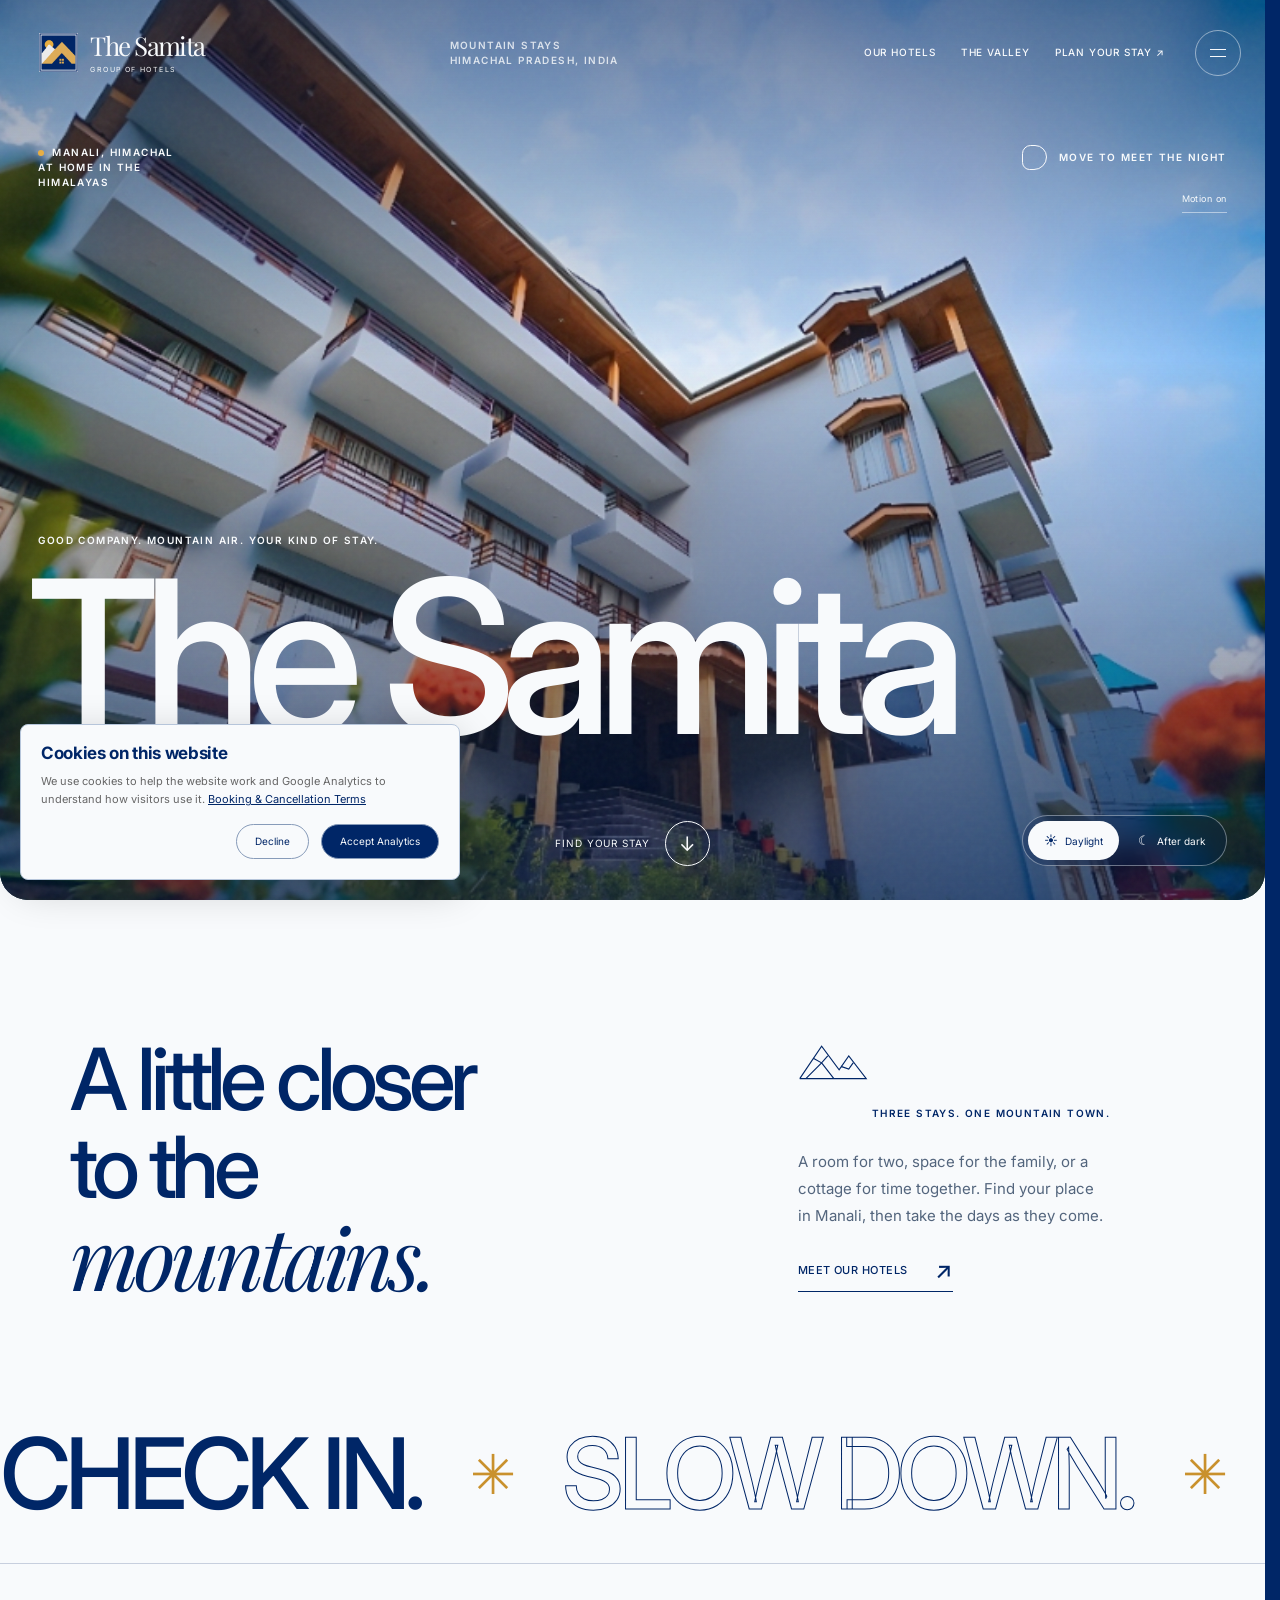
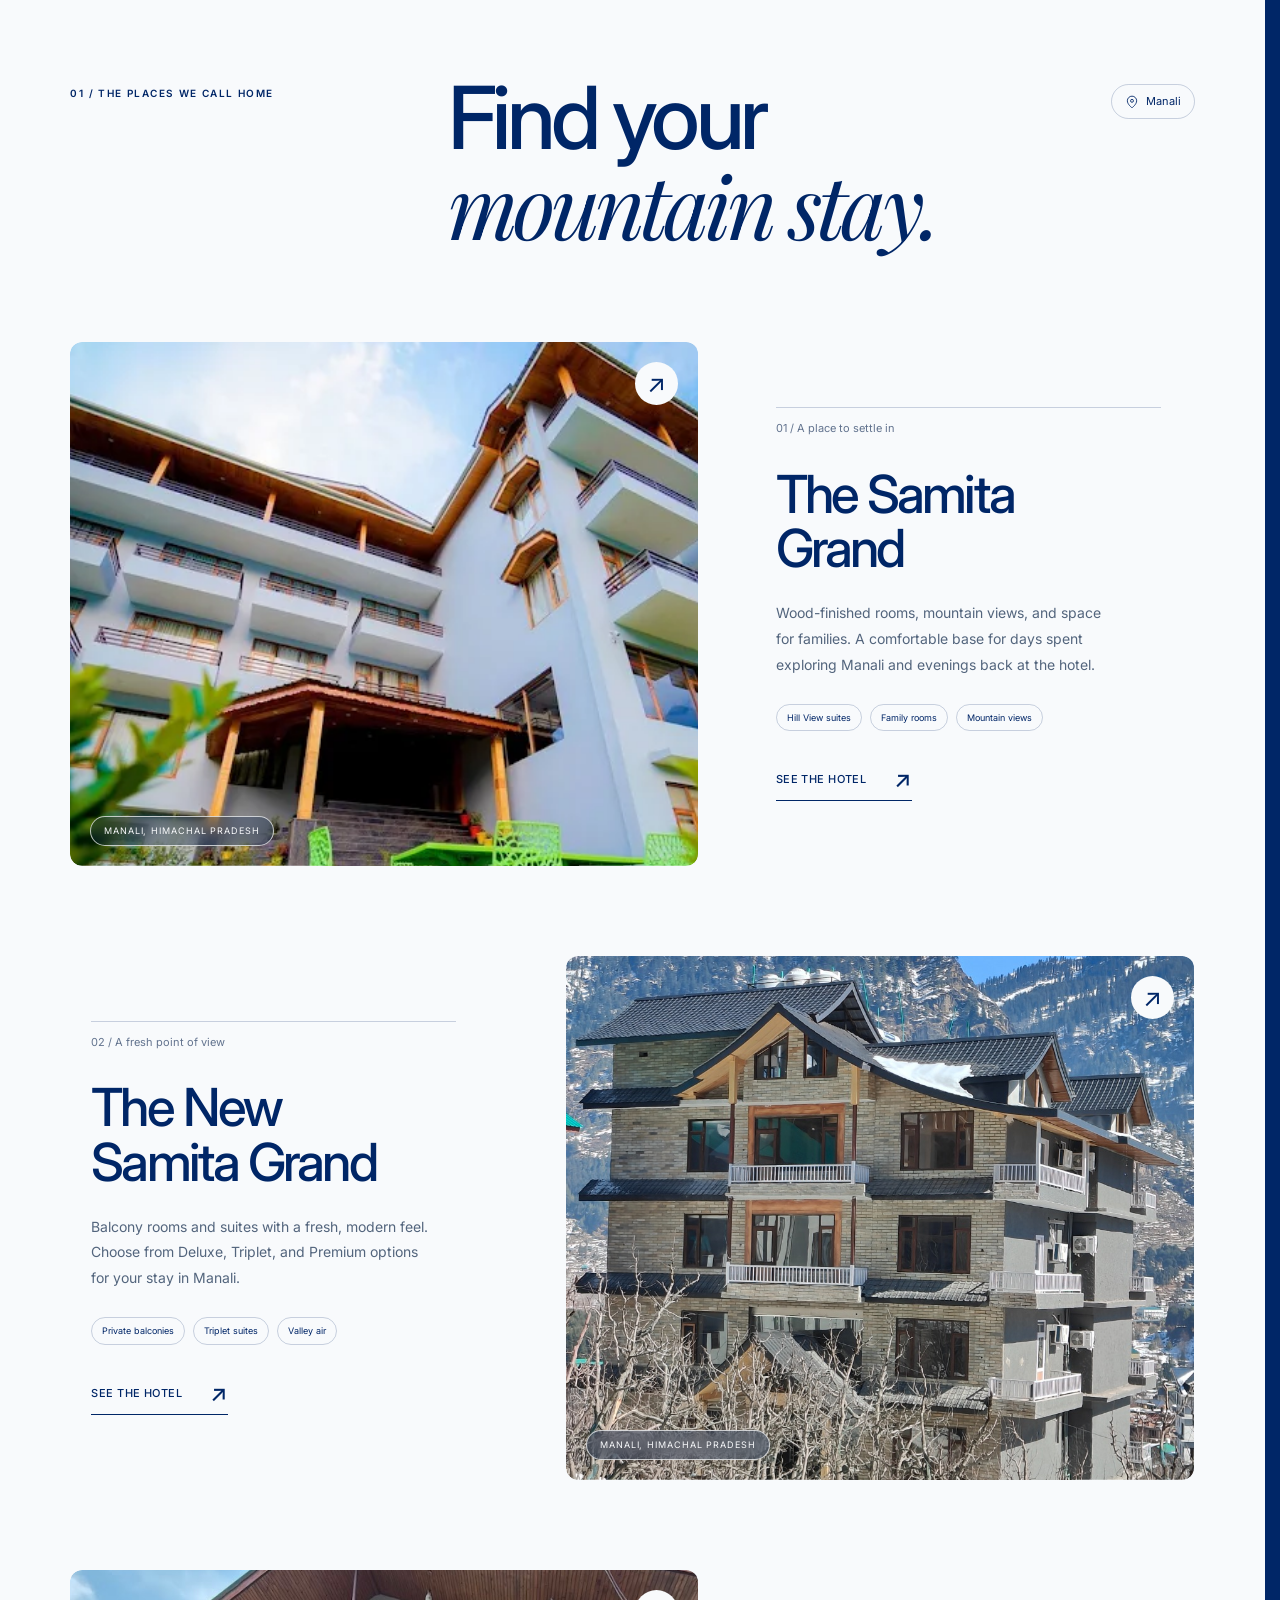
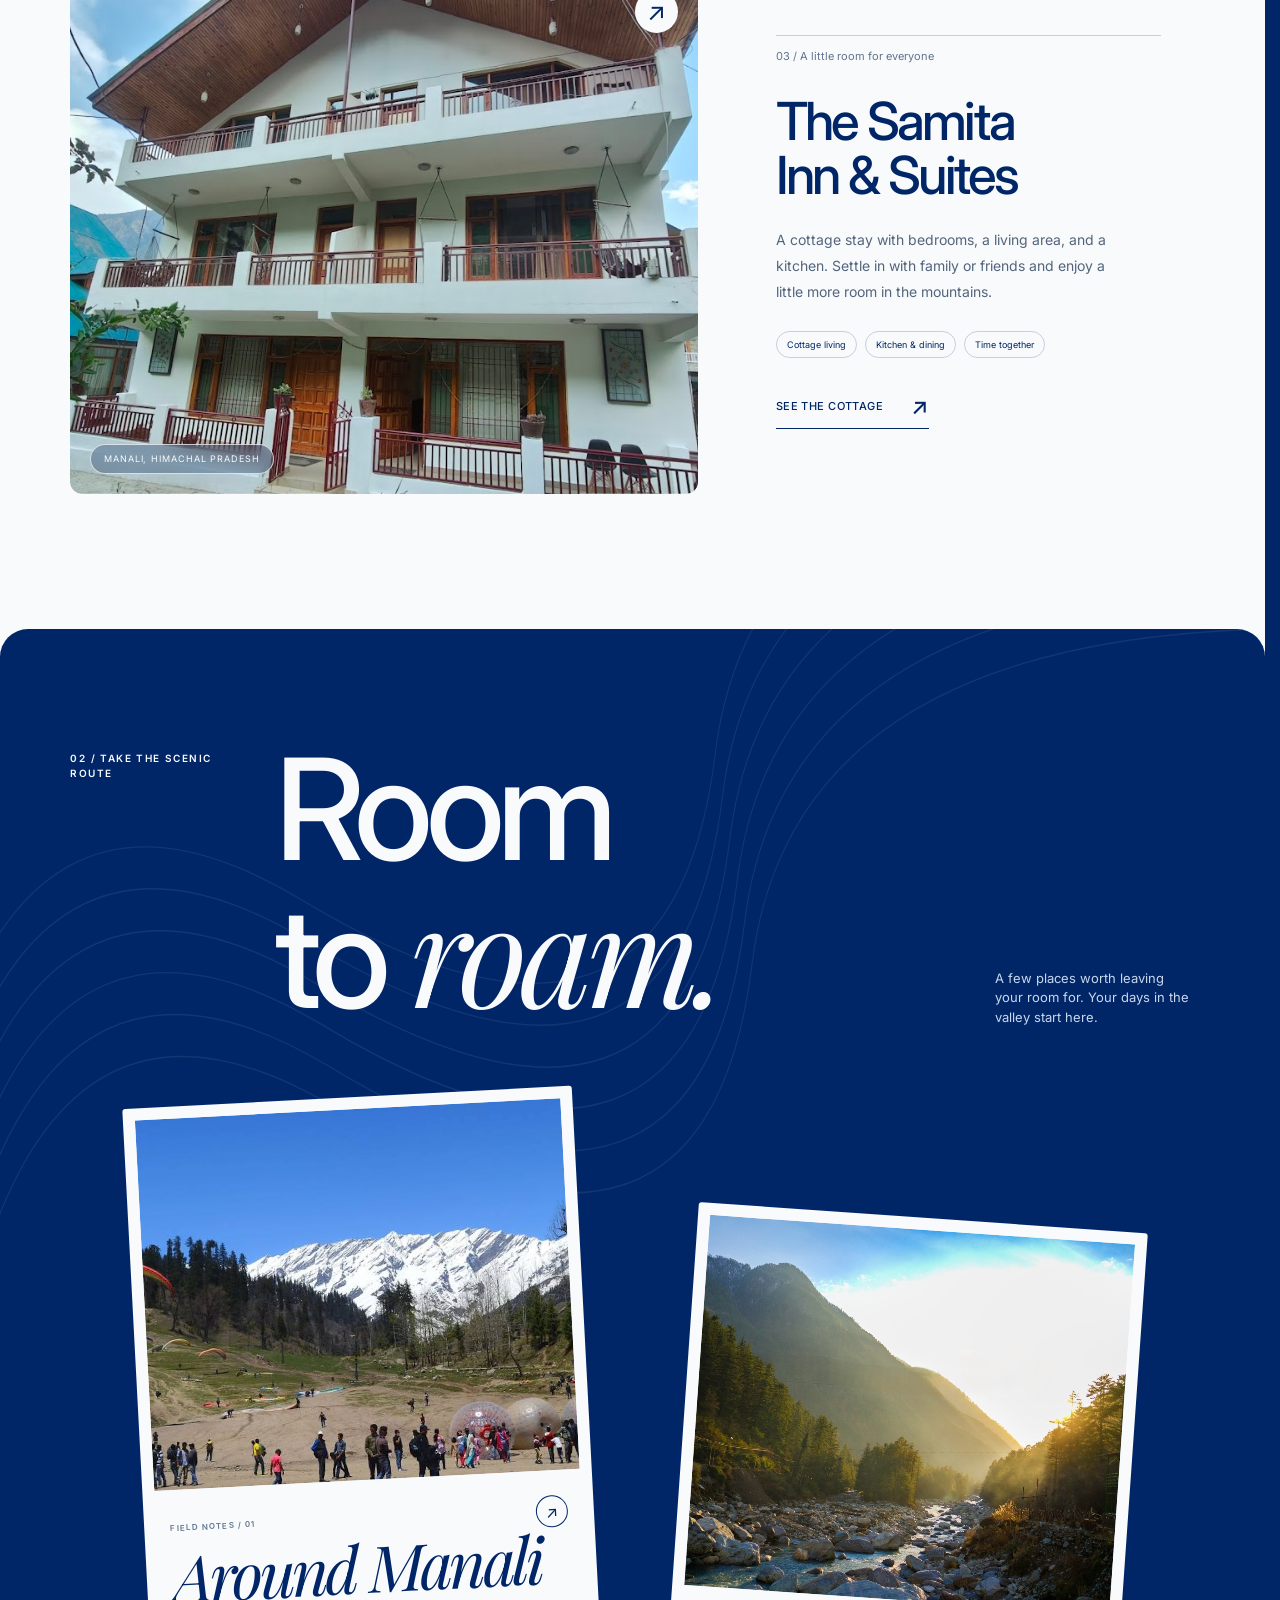
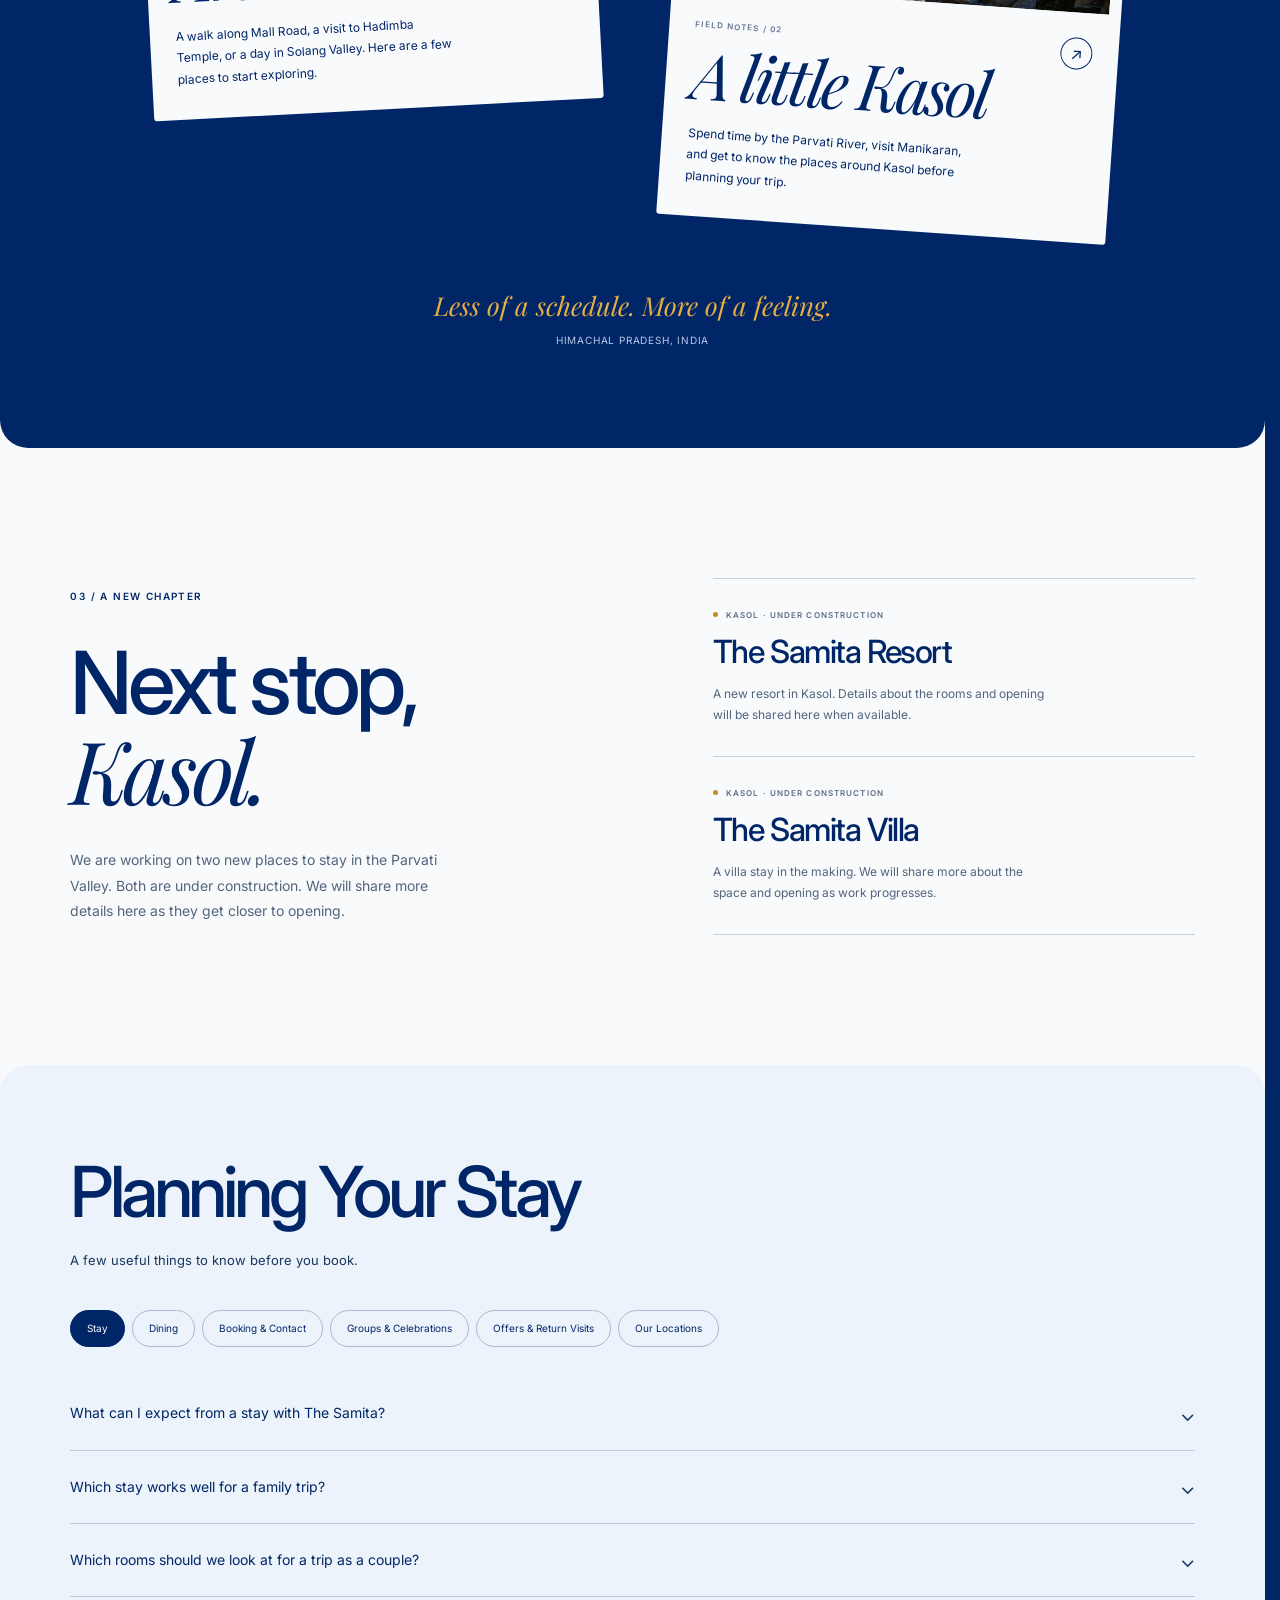
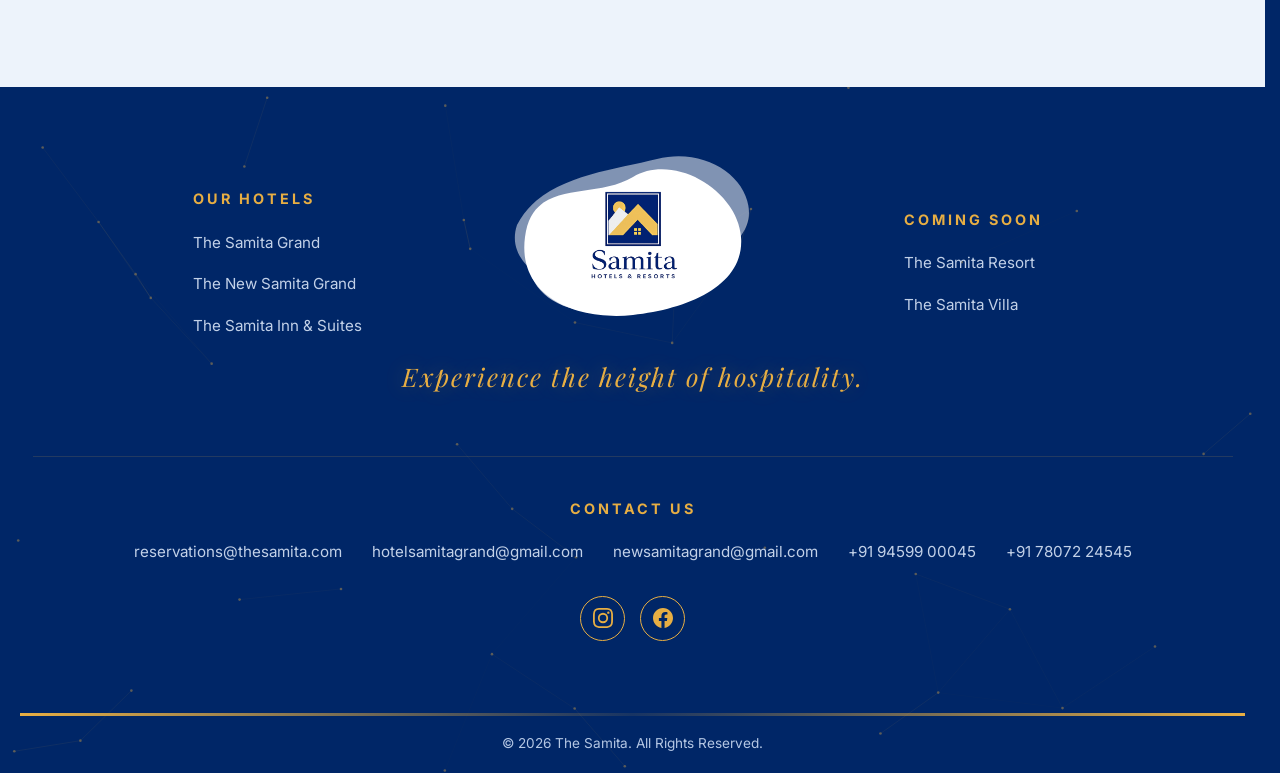
==== commit 06f219b0: "Rework mountain hotel pages and refine brand motion" ====
--- a/index.html
+++ b/index.html
@@ -3,13 +3,13 @@
 <head>
     <meta charset="UTF-8">
     <meta name="viewport" content="width=device-width, initial-scale=1.0">
-    <meta name="theme-color" content="#1e2b25">
+    <meta name="theme-color" content="#002667">
     <meta name="description" content="Stay in the mountains with The Samita. Explore our three hotels in Manali, find your room, and plan a little time in Himachal Pradesh.">
     <title>The Samita | Mountain Hotels in Manali</title>
     <link rel="icon" type="image/jpeg" href="new-square-logo.jpg">
     <link rel="preconnect" href="https://fonts.googleapis.com">
     <link rel="preconnect" href="https://fonts.gstatic.com" crossorigin>
-    <link href="https://fonts.googleapis.com/css2?family=Inter:wght@400;500;600;700&family=Playfair+Display:ital,wght@0,400;1,400&display=swap" rel="stylesheet">
+    <link href="https://fonts.googleapis.com/css2?family=Inter:wght@100..900&family=Playfair+Display:ital,wght@0,400..900;1,400..900&display=swap" rel="stylesheet">
     <link rel="preload" as="image" href="Background_daylight.png" fetchpriority="high">
     <link rel="preload" as="image" href="Background_nighttime.png">
     <link rel="stylesheet" href="styles.css">
@@ -22,6 +22,8 @@
         gtag('config','G-04P761HMCG');
     </script>
     <script src="script.js" defer></script>
+    <script src="hero-renderer.js" defer></script>
+    <script src="navigation.js" defer></script>
     <script src="home.js" defer></script>
 </head>
 <body class="samita-home">
@@ -60,9 +62,9 @@
 
     <main id="main">
         <header class="mountain-hero" id="home-hero" aria-labelledby="hero-title">
-            <svg class="hero-clip-defs" aria-hidden="true" width="0" height="0"><defs><clipPath id="mountain-night-clip" clipPathUnits="userSpaceOnUse"><path id="night-aperture" d="M0 0"></path></clipPath></defs></svg>
             <div class="hero-photograph hero-day" aria-hidden="true"></div>
             <div class="hero-photograph hero-night" aria-hidden="true"></div>
+            <div class="hero-lighting" aria-hidden="true"></div>
             <div class="hero-grain" aria-hidden="true"></div>
             <div class="hero-topline">
                 <span class="hero-location eyebrow">Manali, Himachal<br>At home in the Himalayas</span>
@@ -101,16 +103,16 @@
         </div>
 
         <section id="properties" class="stays-section section-shell" aria-labelledby="stays-title">
-            <div class="section-top" data-reveal><span class="eyebrow">01 / The places we call home</span><h2 id="stays-title" class="section-title">Find your<br><span class="serif">mountain stay.</span></h2><span class="section-index">03 hotels · Manali</span></div>
+            <div class="section-top" data-reveal><span class="eyebrow">01 / The places we call home</span><h2 id="stays-title" class="section-title">Find your<br><span class="serif">mountain stay.</span></h2><span class="section-index"><svg viewBox="0 0 24 24" width="14" height="14" fill="none" stroke="currentColor" stroke-width="1.5" aria-hidden="true"><path d="M20 10c0 6-8 12-8 12S4 16 4 10a8 8 0 1 1 16 0Z"></path><circle cx="12" cy="10" r="2.5"></circle></svg>Manali</span></div>
             <article class="stay-card" data-reveal>
                 <a class="stay-photo" href="samita-grand.html" data-cursor="VIEW" aria-label="Explore The Samita Grand">
-                    <img src="Background_daylight.png" alt="The Samita Grand surrounded by flowers in Manali" loading="lazy" width="1024" height="568">
+                    <img src="samita-grand-home.png" alt="The Samita Grand in Manali, with balconies, gardens, and outdoor seating" loading="lazy" width="680" height="446">
                     <span class="photo-label">Manali, Himachal Pradesh</span><span class="photo-open" aria-hidden="true">↗</span>
                 </a>
                 <div class="stay-copy"><span class="stay-number">01 / A place to settle in</span><h3>The Samita<br>Grand</h3><p>Wood-finished rooms, mountain views, and space for families. A comfortable base for days spent exploring Manali and evenings back at the hotel.</p><ul class="stay-details"><li>Hill View suites</li><li>Family rooms</li><li>Mountain views</li></ul><a class="text-link" href="samita-grand.html">See the hotel<span class="link-arrow" aria-hidden="true">↗</span></a></div>
             </article>
             <article class="stay-card" data-reveal>
-                <a class="stay-photo" href="https://newsamita.com" data-cursor="VISIT" aria-label="Explore The New Samita Grand">
+                <a class="stay-photo" href="https://newsamita.com" data-cursor="VIEW" aria-label="Explore The New Samita Grand">
                     <img src="new-samita-grand-exterior.jpg" alt="Balconies at The New Samita Grand in Manali" loading="lazy" width="960" height="960">
                     <span class="photo-label">Manali, Himachal Pradesh</span><span class="photo-open" aria-hidden="true">↗</span>
                 </a>
@@ -128,7 +130,7 @@
         <section id="the-valley" class="valley-section" aria-labelledby="valley-title">
             <svg class="valley-lines" viewBox="0 0 1400 700" preserveAspectRatio="none" aria-hidden="true"><path d="M-50 600Q100 100 400 300T800 250 1450 100M-50 630Q100 130 400 330T800 280 1450 130M-50 660Q100 160 400 360T800 310 1450 160M-50 690Q100 190 400 390T800 340 1450 190M-50 720Q100 220 400 420T800 370 1450 220M-50 750Q100 250 400 450T800 400 1450 250"></path></svg>
             <div class="section-shell">
-                <div class="section-top" data-reveal><span class="eyebrow">02 / Take the scenic route</span><h2 id="valley-title" class="section-title">Room<br>to <span class="serif">roam.</span></h2><p class="valley-title-note">A few places worth leaving your room for. Your days in the valley start here.</p></div>
+                <div class="section-top" data-reveal><span class="eyebrow">02 / Take the scenic route</span><h2 id="valley-title" class="section-title"><span class="valley-title-line">Room</span> <span class="valley-title-line">to <span class="serif">roam.</span></span></h2><p class="valley-title-note">A few places worth leaving your room for. Your days in the valley start here.</p></div>
                 <div class="valley-cards">
                     <a class="field-note" href="discover-manali.html" data-cursor="READ"><div class="field-image"><img src="manali-card.png" alt="The mountains and open valley around Manali" width="960" height="700" loading="lazy"></div><div class="field-info"><span class="eyebrow">Field notes / 01</span><h3>Around Manali</h3><p>A walk along Mall Road, a visit to Hadimba Temple, or a day in Solang Valley. Here are a few places to start exploring.</p><span class="round-arrow" aria-hidden="true">↗</span></div></a>
                     <a class="field-note" href="explore-kasol.html" data-cursor="READ"><div class="field-image"><img src="kasol-card.jpg" alt="River and forest scenery in the Parvati Valley" width="960" height="700" loading="lazy"></div><div class="field-info"><span class="eyebrow">Field notes / 02</span><h3>A little Kasol</h3><p>Spend time by the Parvati River, visit Manikaran, and get to know the places around Kasol before planning your trip.</p><span class="round-arrow" aria-hidden="true">↗</span></div></a>
@@ -150,7 +152,7 @@
                 <h2 style="font-size: 3rem; margin-bottom: 10px; font-weight: 300; font-family: var(--font-heading);">Planning Your Stay</h2>
                 <span style="color: var(--dark); font-size: 1.1rem; display: block; margin-bottom: 25px;">A few useful things to know before you book.</span>
             </div>
-            
+
             <div class="faq-tabs-container">
                 <button class="faq-tab active" data-target="faq-stay">Stay</button>
 
@@ -239,16 +241,50 @@
 
 
     </main>
-    <footer id="contact" class="samita-footer">
-        <div class="footer-invitation" data-reveal><h2>See you in<br>the <span class="serif">mountains.</span></h2><a href="mailto:reservations@thesamita.com">Let's plan your stay<span class="round-arrow" aria-hidden="true">↗</span></a></div>
-        <div class="footer-columns">
-            <div><h3>A little above the everyday</h3><p class="footer-tagline">Experience the height of hospitality.</p></div>
-            <div><h3>Find your stay</h3><a href="samita-grand.html">The Samita Grand</a><a href="https://newsamita.com">The New Samita Grand</a><a href="samita-inn-suites.html">The Samita Inn &amp; Suites</a><a href="#future-projects">Coming to Kasol</a></div>
-            <div><h3>Get in touch</h3><a href="mailto:reservations@thesamita.com">reservations@thesamita.com</a><a href="mailto:hotelsamitagrand@gmail.com">hotelsamitagrand@gmail.com</a><a href="mailto:newsamitagrand@gmail.com">newsamitagrand@gmail.com</a><a href="tel:+919459900045">+91 94599 00045</a><a href="tel:+917807224545">+91 78072 24545</a></div>
-            <div><h3>Keep in the loop</h3><a href="https://www.instagram.com/thesamitagrand/" target="_blank" rel="noopener noreferrer">Instagram ↗</a><a href="https://www.facebook.com/thesamitagrand/" target="_blank" rel="noopener noreferrer">Facebook ↗</a><a href="https://wa.me/message/C3ID7YF2EN5YC1" target="_blank" rel="noopener noreferrer">WhatsApp ↗</a></div>
-        </div>
-        <div class="footer-brand" aria-hidden="true">The Samita</div>
-        <div class="footer-base"><p>&copy; 2026 The Samita. All Rights Reserved.</p><span>Manali · Himachal Pradesh</span><a href="cancellation-policy.html">Cancellation policy ↗</a></div>
+    <footer id="contact" class="luxury-footer full-page-footer">
+        <canvas id="footer-network"></canvas>
+
+        <div class="footer-grid-container" style="position: relative; z-index: 2;">
+            <div class="footer-node node-tl">
+                <h4>Our Hotels</h4>
+                <a href="samita-grand.html" class="stagger-text">The Samita Grand</a>
+                <a href="https://newsamita.com" class="stagger-text">The New Samita Grand</a>
+                <a href="samita-inn-suites.html" class="stagger-text">The Samita Inn & Suites</a>
+            </div>
+
+            <div class="footer-center-node">
+                <div class="logo-wrapper-footer">
+                    <a href="index.html"><img src="footer%20logo.png?v=2" alt="The Samita Group" class="footer-logo"></a>
+                </div>
+                <p class="designer-tagline">Experience the height of hospitality.</p>
+            </div>
+
+            <div class="footer-node node-tr">
+                <h4>Coming Soon</h4>
+                <a href="#future-projects" class="stagger-text">The Samita Resort</a>
+                <a href="#future-projects" class="stagger-text">The Samita Villa</a>
+            </div>
+
+            <div class="footer-node node-bottom-contact">
+                <h4>Contact Us</h4>
+                <div class="contact-links-inline">
+                    <a href="mailto:reservations@thesamita.com" class="stagger-text">reservations@thesamita.com</a>
+                    <a href="mailto:hotelsamitagrand@gmail.com" class="stagger-text">hotelsamitagrand@gmail.com</a>
+                    <a href="mailto:newsamitagrand@gmail.com" class="stagger-text">newsamitagrand@gmail.com</a>
+                    <a href="tel:+919459900045" class="stagger-text">+91 94599 00045</a>
+                    <a href="tel:+917807224545" class="stagger-text">+91 78072 24545</a>
+
+                </div>
+                <div class="socials-tab centered-socials">
+                    <a href="https://www.instagram.com/thesamitagrand/" target="_blank" class="social-icon"><svg viewBox="0 0 24 24"><path d="M12 2.163c3.204 0 3.584.012 4.85.07 3.252.148 4.771 1.691 4.919 4.919.058 1.265.069 1.645.069 4.849 0 3.205-.012 3.584-.069 4.849-.149 3.225-1.664 4.771-4.919 4.919-1.266.058-1.644.07-4.85.07-3.204 0-3.584-.012-4.849-.07-3.26-.149-4.771-1.699-4.919-4.92-.058-1.265-.07-1.644-.07-4.849 0-3.204.013-3.583.07-4.849.149-3.227 1.664-4.771 4.919-4.919 1.266-.057 1.645-.069 4.849-.069zM12 0C8.741 0 8.333.014 7.053.072 2.695.272.273 2.69.073 7.052.014 8.333 0 8.741 0 12c0 3.259.014 3.668.072 4.948.2 4.358 2.618 6.78 6.98 6.98C8.333 23.986 8.741 24 12 24c3.259 0 3.668-.014 4.948-.072 4.354-.2 6.782-2.618 6.979-6.98.059-1.28.073-1.689.073-4.948 0-3.259-.014-3.667-.072-4.947-.196-4.354-2.617-6.78-6.979-6.98C15.668.014 15.259 0 12 0zm0 5.838a6.162 6.162 0 100 12.324 6.162 6.162 0 000-12.324zM12 16a4 4 0 110-8 4 4 0 010 8zm6.406-11.845a1.44 1.44 0 100 2.881 1.44 1.44 0 000-2.881z"/></svg></a>
+                    <a href="https://www.facebook.com/thesamitagrand/" target="_blank" class="social-icon"><svg viewBox="0 0 24 24"><path d="M24 12.073c0-6.627-5.373-12-12-12s-12 5.373-12 12c0 5.99 4.388 10.954 10.125 11.854v-8.385H7.078v-3.47h3.047V9.43c0-3.007 1.792-4.669 4.533-4.669 1.312 0 2.686.235 2.686.235v2.953H15.83c-1.491 0-1.956.925-1.956 1.874v2.25h3.328l-.532 3.47h-2.796v8.385C19.612 23.027 24 18.062 24 12.073z"/></svg></a>
+                </div>
+            </div>
+        </div>
+
+        <div class="footer-bottom-copyright">
+            <p>&copy; 2026 The Samita. All Rights Reserved.</p>
+        </div>
     </footer>
     <!-- Cookie Banner -->
     <div id="cookie-banner" class="cookie-banner">
--- a/styles.css
+++ b/styles.css
@@ -1,35 +1,37 @@
-@import url('https://fonts.googleapis.com/css2?family=Inter:wght@300;400;700;900&display=swap');
+@import url('https://fonts.googleapis.com/css2?family=Inter:wght@100..900&display=swap');
 @import url('https://fonts.googleapis.com/css2?family=Great+Vibes&display=swap');
 
 /* =========================================
    LUXURY BASE & TYPOGRAPHY
 ========================================= */
-:root {
-    --gold: #C6A87C;
-    --gold-dark: #A88B60;
-    --dark: #111827;
-    --darker: #0f172a;
-    --cream: #f9f9f9;
+:root {
+    --navy: #002667;
+    --navy-deep: #001d50;
+    --gold: #e7ae43;
+    --gold-dark: #9b6919;
+    --dark: #19375f;
+    --darker: #002667;
+    --cream: #f8fafc;
     --white: #ffffff;
-    --maroon: #032770; 
+    --maroon: #002667;
     --font-heading: 'Inter', sans-serif;
     --font-body: 'Inter', sans-serif;
 }
 
 * { margin: 0; padding: 0; box-sizing: border-box; }
 /* FIXED: Smooth scrolling added for buttons! */
-html { scroll-behavior: smooth; background-color: var(--maroon); }
-body { 
-    background-color: var(--cream); 
-    background-image: linear-gradient(135deg, rgba(198, 168, 124, 0.05) 25%, transparent 25%), linear-gradient(225deg, rgba(198, 168, 124, 0.05) 25%, transparent 25%), linear-gradient(45deg, rgba(198, 168, 124, 0.05) 25%, transparent 25%), linear-gradient(315deg, rgba(198, 168, 124, 0.05) 25%, var(--cream) 25%); 
-    background-position: 10px 0, 10px 0, 0 0, 0 0; 
-    background-size: 20px 20px; 
+html { scrollbar-gutter: stable; scroll-behavior: smooth; background-color: var(--maroon); }
+body {
+    background-color: var(--cream);
+    background-image: linear-gradient(135deg, rgba(231,174,67, 0.05) 25%, transparent 25%), linear-gradient(225deg, rgba(231,174,67, 0.05) 25%, transparent 25%), linear-gradient(45deg, rgba(231,174,67, 0.05) 25%, transparent 25%), linear-gradient(315deg, rgba(231,174,67, 0.05) 25%, var(--cream) 25%);
+    background-position: 10px 0, 10px 0, 0 0, 0 0;
+    background-size: 20px 20px;
     background-repeat: repeat;
-    color: var(--dark); 
-    font-family: var(--font-body); 
-    line-height: 1.7; 
-    width: 100%; max-width: 100vw; overflow-x: hidden; 
-    padding: 0 !important; margin: 0 !important; 
+    color: var(--dark);
+    font-family: var(--font-body);
+    line-height: 1.7;
+    width: 100%; max-width: 100vw; overflow-x: hidden;
+    padding: 0 !important; margin: 0 !important;
 }
 h1, h2, h3, h4 { font-family: var(--font-heading); font-weight: 700; color: var(--darker); }
 a { text-decoration: none; transition: all 0.3s ease; }
@@ -71,7 +73,7 @@
 ========================================= */
 .samita-wipe-transition {
     position: fixed; inset: 0; z-index: 999999;
-    display: grid; place-items: center; background: #e7e9dc;
+    display: grid; place-items: center; background: #edf3fb;
     visibility: hidden; pointer-events: none;
     clip-path: circle(0 at var(--transition-x,50%) var(--transition-y,50%));
     contain: paint;
@@ -105,12 +107,12 @@
 /* =========================================
    FIXED: HEADER SITS AT TOP AND SCROLLS AWAY
 ========================================= */
-.luxury-nav { 
-    position: relative !important; 
-    top: 0 !important; left: 0 !important; width: 100%; 
-    display: flex; justify-content: space-between; align-items: center; 
-    padding: 25px 50px; z-index: 9999; 
-    background: var(--white) !important; 
+.luxury-nav {
+    position: relative !important;
+    top: 0 !important; left: 0 !important; width: 100%;
+    display: flex; justify-content: space-between; align-items: center;
+    padding: 25px 50px; z-index: 9999;
+    background: var(--white) !important;
     box-shadow: 0 4px 15px rgba(0,0,0,0.05) !important; transform: none !important;
 }
 .nav-links { flex: 1; display: flex; align-items: center; }
@@ -123,7 +125,7 @@
 .hero-bg { position: absolute; top: 0; left: 0; width: 100%; height: 100%; background-size: cover; background-position: center bottom; }
 .base-bg { z-index: 1; }
 /* The Mask Layer */
-.reveal-layer { 
+.reveal-layer {
     position: absolute; top: 0; left: 0; width: 100%; height: 100%;
     z-index: 2; pointer-events: none;
     background-size: cover; background-position: center bottom;
@@ -200,7 +202,7 @@
 /* SUB PAGES */
 .page-header { height: 70vh; min-height: 500px; display: flex; align-items: center; justify-content: center; text-align: center; position: relative; color: #fff; background: #111; }
 .page-header-bg { position: absolute; top: 0; left: 0; width: 100%; height: 100%; background-size: cover; background-position: center; z-index: 0; opacity: 0.6; }
-.page-content { position: relative; z-index: 3; padding: 100px 20px 0; } 
+.page-content { position: relative; z-index: 3; padding: 100px 20px 0; }
 .page-content h1 { font-size: 4rem; color: #fff; text-shadow: 0 4px 15px rgba(0,0,0,0.5); margin-bottom: 10px; word-break: break-word;}
 
 /* ROOM CARDS / PORTFOLIO MODALS */
@@ -225,7 +227,7 @@
 .amenities-list { display: grid; grid-template-columns: repeat(auto-fit, minmax(200px, 1fr)); gap: 15px; list-style: none; margin-top: 30px; font-size: 1.1rem; color: #444; }
 
 /* BACKGROUNDS */
-.pattern-bg-light { background-color: var(--cream); background-image: linear-gradient(135deg, rgba(198, 168, 124, 0.05) 25%, transparent 25%), linear-gradient(225deg, rgba(198, 168, 124, 0.05) 25%, transparent 25%), linear-gradient(45deg, rgba(198, 168, 124, 0.05) 25%, transparent 25%), linear-gradient(315deg, rgba(198, 168, 124, 0.05) 25%, var(--cream) 25%); background-position: 10px 0, 10px 0, 0 0, 0 0; background-size: 20px 20px; background-repeat: repeat; }
+.pattern-bg-light { background-color: var(--cream); background-image: linear-gradient(135deg, rgba(231,174,67, 0.05) 25%, transparent 25%), linear-gradient(225deg, rgba(231,174,67, 0.05) 25%, transparent 25%), linear-gradient(45deg, rgba(231,174,67, 0.05) 25%, transparent 25%), linear-gradient(315deg, rgba(231,174,67, 0.05) 25%, var(--cream) 25%); background-position: 10px 0, 10px 0, 0 0, 0 0; background-size: 20px 20px; background-repeat: repeat; }
 .pattern-overlay-2 { padding: 100px 0; position: relative; background-color: var(--darker); overflow: hidden; }
 .pattern-overlay-2::before { content: ""; position: absolute; top: 0; left: 0; width: 100%; height: 100%; opacity: 0.15; background-image: repeating-radial-gradient( circle at 0 0, transparent 0, var(--darker) 15px, transparent 15px, var(--gold) 16px, transparent 16px, transparent 30px ); z-index: 1; }
 
@@ -254,11 +256,11 @@
 .node-br { grid-column: 3; grid-row: 3; align-self: start; justify-self: start; text-align: left; }
 
 .footer-center-node { grid-column: 2; grid-row: 1; text-align: center; display: flex; flex-direction: column; align-items: center; justify-content: center; }
-.designer-tagline { font-family: 'Playfair Display', serif; font-style: italic; font-size: 1.6rem; color: var(--gold); letter-spacing: 2px; margin-top: 30px; text-shadow: 0 0 20px rgba(198,168,124,0.3); }
+.designer-tagline { font-family: 'Playfair Display', serif; font-style: italic; font-size: 1.6rem; color: var(--gold); letter-spacing: 2px; margin-top: 30px; text-shadow: 0 0 20px rgba(231,174,67,0.3); }
 
 .mini-socials { justify-content: flex-end; margin-top: 15px; }
 .footer-bottom-copyright { width: 100%; text-align: center; padding: 20px 0; margin-top: 40px; color: #666; font-size: 0.85rem; position: relative; z-index: 2; }
-.footer-bottom-copyright::before { content: ""; position: absolute; top: 0; left: 0; right: 0; height: 3px; background: linear-gradient(90deg, var(--gold) 0%, rgba(198,168,124,0.1) 50%, var(--gold) 100%); }
+.footer-bottom-copyright::before { content: ""; position: absolute; top: 0; left: 0; right: 0; height: 3px; background: linear-gradient(90deg, var(--gold) 0%, rgba(231,174,67,0.1) 50%, var(--gold) 100%); }
 
 /* =========================================
    THE MASTER MOBILE RESPONSIVENESS FIX
@@ -267,21 +269,21 @@
     html, body { overflow-x: hidden !important; width: 100% !important; max-width: 100vw !important; margin: 0; padding: 0 !important; }
 
     /* 1. Header: Relative so it sits naturally at the top and scrolls OUT of view! */
-    .luxury-nav, .luxury-nav.scrolled { 
-        position: relative !important; 
-        top: 0 !important; left: 0 !important; 
-        width: 100vw !important; 
-        background: var(--white) !important; 
-        padding: 25px 15px !important; 
-        flex-direction: column; gap: 10px; 
-        z-index: 99999 !important; 
+    .luxury-nav, .luxury-nav.scrolled {
+        position: relative !important;
+        top: 0 !important; left: 0 !important;
+        width: 100vw !important;
+        background: var(--white) !important;
+        padding: 25px 15px !important;
+        flex-direction: column; gap: 10px;
+        z-index: 99999 !important;
         box-shadow: 0 4px 15px rgba(0,0,0,0.05) !important;
         box-sizing: border-box !important;
         transform: none !important;
     }
     .luxury-nav .nav-links { flex-wrap: wrap; justify-content: center; gap: 10px; width: 100%; }
     .luxury-nav .nav-links a { margin: 0 5px; font-size: 0.75rem; text-shadow: none; color: var(--darker) !important; }
-    
+
     /* 2. Layouts */
     .hero-section { height: auto !important; min-height: 80vh !important; padding: 40px 10px !important; flex-direction: column; justify-content: center; margin-top: 0 !important; }
     .hero-content h1 { font-size: 3.2rem !important; line-height: 1.2; padding: 0; word-break: break-word; margin-top: 0; }
@@ -323,7 +325,7 @@
     .full-page-footer { padding: 40px 15px 0 !important; display: block !important; width: 100vw !important; box-sizing: border-box !important; }
     .footer-grid-container { display: flex !important; flex-direction: column !important; gap: 30px !important; text-align: center !important; width: 100% !important; padding: 0 !important; margin: 0 !important; }
     .footer-node { text-align: center !important; width: 100% !important; }
-    .footer-center-node { order: -1; margin-bottom: 10px !important; width: 100% !important; } 
+    .footer-center-node { order: -1; margin-bottom: 10px !important; width: 100% !important; }
     .designer-tagline { font-size: 1.1rem !important; margin-top: 15px !important; line-height: 1.4; word-break: break-word; white-space: normal !important; }
     .mini-socials { justify-content: center !important; }
 
@@ -359,7 +361,7 @@
     box-shadow: 0 2px 8px rgba(0,0,0,0.02);
 }
 .faq-tab:hover {
-    background: rgba(198, 168, 124, 0.1);
+    background: rgba(231,174,67, 0.1);
 }
 .faq-tab.active {
     background: var(--gold);
@@ -412,10 +414,11 @@
     transform: rotate(180deg);
 }
 
-.faq-answer { display: grid; grid-template-rows: 0fr; overflow: hidden; background: var(--white); transition: grid-template-rows .4s ease; }
-.faq-answer.expanded { grid-template-rows: 1fr; }
-.faq-answer-inner { min-height: 0; overflow: hidden; padding: 0 30px; color: #555; font-size: .95rem; line-height: 1.7; }
-.faq-answer.expanded > .faq-answer-inner { padding-top: 15px; padding-bottom: 25px; }
+.faq-answer { height: 0; overflow: hidden; background: var(--white); }
+.faq-answer.expanded { height: auto; }
+.faq-answer-inner { padding: 5px 30px 25px; color: #53657d; font-size: .95rem; line-height: 1.7; }
+.faq-answer.is-animating { will-change: height; }
+
 
 
 /* =========================================
@@ -480,15 +483,15 @@
     color: var(--darker);
 }
 .cookie-btn.decline:hover {
-    background: rgba(198,168,124,0.1);
+    background: rgba(231,174,67,0.1);
 }
 @media (max-width: 768px) {
-    .cookie-banner { 
-        top: 15px; 
-        bottom: auto; 
-        left: 10px; 
-        right: 10px; 
-        padding: 20px; 
+    .cookie-banner {
+        top: 15px;
+        bottom: auto;
+        left: 10px;
+        right: 10px;
+        padding: 20px;
         transform: translateY(-150%);
         z-index: 200000;
     }
@@ -519,7 +522,7 @@
     background: var(--gold);
     color: var(--white);
     border: none;
-    box-shadow: 0 4px 15px rgba(198, 168, 124, 0.4);
+    box-shadow: 0 4px 15px rgba(231,174,67, 0.4);
     cursor: pointer;
     display: flex;
     align-items: center;
@@ -575,7 +578,7 @@
 @media (max-width: 768px) { .portfolio-grid { grid-template-columns: 1fr; } }
 @media (max-width: 768px) { .contact-links-inline { flex-direction: column; gap: 10px; align-items: center; } }
 
-.node-bottom-contact { grid-column: 1 / span 3; grid-row: 2; text-align: center; border-top: 1px solid rgba(198,168,124,0.15); padding-top: 40px; margin-top: 20px; }
+.node-bottom-contact { grid-column: 1 / span 3; grid-row: 2; text-align: center; border-top: 1px solid rgba(231,174,67,0.15); padding-top: 40px; margin-top: 20px; }
 .contact-links-inline { display: flex; justify-content: center; gap: 30px; flex-wrap: wrap; margin-bottom: 20px; }
 .contact-links-inline a { display: inline-block; margin: 0; color: #aaa; transition: color 0.3s; }
 .contact-links-inline a:hover { color: var(--white); }
--- a/home.css
+++ b/home.css
@@ -1,10 +1,10 @@
 /* The Samita — a moving mountain journal. Homepage styles stay scoped. */
 .samita-home {
-    --paper: #f1f0e7;
-    --ink: #1e2b25;
-    --moss: #adb58c;
-    --sand: #d5bc88;
-    --line: rgba(30, 43, 37, .2);
+    --paper: #f8fafc;
+    --ink: #002667;
+    --moss: #ebba5b;
+    --sand: #e7ae43;
+    --line: rgba(0, 38, 103, .2);
     --ease: cubic-bezier(.22, 1, .36, 1);
     background: var(--paper);
     color: var(--ink);
@@ -17,7 +17,7 @@
 .samita-home a { color: inherit; }
 .samita-home button { font: inherit; }
 .samita-home :focus-visible { outline: 2px solid var(--sand); outline-offset: 6px; }
-.samita-home ::selection { color: var(--paper); background: #5b6b50; }
+.samita-home ::selection { color: var(--paper); background: #17457e; }
 .samita-home .eyebrow { font-size: 10px; font-weight: 600; line-height: 1.5; letter-spacing: .14em; text-transform: uppercase; }
 .samita-home .section-shell { width: min(1440px, 100%); margin-inline: auto; padding-inline: clamp(22px, 5.5vw, 100px); }
 .samita-home .serif { font-family: 'Playfair Display', Georgia, serif; font-weight: 400; font-style: italic; }
@@ -26,14 +26,14 @@
 .scroll-progress { position: fixed; inset: 0 0 auto; height: 3px; z-index: 10001; background: var(--sand); transform: scaleX(0); transform-origin: left; pointer-events: none; }
 
 /* Navigation belongs to the image, rather than a separate white strip. */
-.samita-nav { position: fixed; inset: 0 0 auto; z-index: 50; height: 105px; padding: 28px clamp(22px, 3vw, 54px); display: flex; justify-content: space-between; align-items: center; color: var(--paper); transition: background .4s, color .4s, border-radius .4s, height .4s; }
-.samita-nav.is-scrolled { top: 14px; left: 24px; right: 24px; height: 72px; padding: 12px 22px; background: rgba(241,240,231,.95); color: var(--ink); border: 1px solid var(--line); border-radius: 12px; backdrop-filter: blur(16px); }
+.samita-nav { position: fixed; inset: 0 0 auto; z-index: 50; height: 105px; padding: 28px clamp(22px, 3vw, 54px); border: 1px solid transparent; display: flex; justify-content: space-between; align-items: center; color: var(--paper); transition: background .4s, color .4s, border-color .4s, border-radius .45s var(--ease), height .45s var(--ease), padding .45s var(--ease), top .45s var(--ease), left .45s var(--ease), right .45s var(--ease); }
+.samita-nav.is-scrolled { top: 14px; left: 24px; right: 24px; height: 72px; padding: 12px 22px; background: rgba(248,250,252,.95); color: var(--ink); border: 1px solid var(--line); border-radius: 12px; backdrop-filter: blur(16px); }
 .samita-nav.is-scrolled .nav-location { display: none; }
 .samita-nav.is-scrolled .desktop-links { margin-left: auto; }
 .samita-nav.is-scrolled .menu-toggle { border-color: var(--line); }
 .samita-nav.is-scrolled .menu-toggle:hover { background: var(--ink); color: var(--paper); }
 .samita-brand { display: flex; align-items: center; gap: 12px; }
-.samita-brand img { width: 39px; height: 39px; border-radius: 50%; object-fit: cover; }
+.samita-brand img { width: 39px; height: 39px; border-radius: 0; object-fit: cover; }
 .brand-name { font-family: 'Playfair Display', Georgia, serif; font-size: 26px; letter-spacing: -.06em; line-height: 1; }
 .brand-name small { display: block; font-family: 'Inter', sans-serif; font-size: 7px; font-weight: 400; letter-spacing: .2em; text-transform: uppercase; margin-top: 7px; }
 .nav-location { margin-left: auto; margin-right: auto; padding-inline: 35px; opacity: .8; }
@@ -41,35 +41,33 @@
 .desktop-links a { font-size: 10px; font-weight: 500; text-transform: uppercase; letter-spacing: .08em; }
 .desktop-links a::after { content: ''; display: block; height: 1px; background: currentColor; transform: scaleX(0); transform-origin: left; transition: transform .45s var(--ease); }
 .desktop-links a:hover::after { transform: scaleX(1); }
-.menu-toggle { width: 46px; height: 46px; border: 1px solid rgba(241,240,231,.5); border-radius: 50%; background: transparent; color: inherit; display: grid; place-content: center; gap: 6px; cursor: pointer; transition: background .3s, color .3s; }
+.menu-toggle { width: 46px; height: 46px; border: 1px solid rgba(248,250,252,.5); border-radius: 50%; background: transparent; color: inherit; display: grid; place-content: center; gap: 6px; cursor: pointer; transition: background .3s, color .3s; }
 .menu-toggle span { display: block; width: 16px; height: 1px; background: currentColor; transition: transform .35s; }
 .menu-toggle:hover { background: var(--paper); color: var(--ink); }
 .menu-toggle[aria-expanded="true"] span:first-child { transform: translateY(3.5px) rotate(45deg); }
 .menu-toggle[aria-expanded="true"] span:last-child { transform: translateY(-3.5px) rotate(-45deg); }
 .samita-menu { position: fixed; inset: 0; z-index: 100000; background: var(--ink); color: var(--paper); padding: clamp(25px,5vw,80px); display: flex; flex-direction: column; justify-content: center; overflow-y: auto; }
 .samita-menu[hidden] { display: none; }
-.menu-close { position: absolute; right: clamp(25px,5vw,80px); top: 30px; border: 1px solid #6e786d; border-radius: 50%; background: transparent; color: inherit; width: 48px; height: 48px; cursor: pointer; font-size: 25px !important; }
+.menu-close { position: absolute; right: clamp(25px,5vw,80px); top: 30px; border: 1px solid #8da4c4; border-radius: 50%; background: transparent; color: inherit; width: 48px; height: 48px; cursor: pointer; font-size: 25px !important; }
 .menu-links { display: flex; flex-direction: column; margin-block: 30px; }
 .menu-links a { font-size: clamp(35px,6.5vw,94px); font-weight: 600; letter-spacing: -.065em; line-height: 1.2; transition: color .3s, transform .5s var(--ease); }
 .menu-links a span { display: inline-block; font-size: 10px; letter-spacing: 0; vertical-align: top; margin-top: 17px; width: 40px; color: var(--moss); }
 .menu-links a:hover { color: var(--sand); transform: translateX(12px); }
-.samita-menu:not([hidden]) { animation: menu-arrive .65s var(--ease) both; }
-.samita-menu:not([hidden]) .menu-links a { animation: menu-link-arrive .8s var(--ease) both; }
-.samita-menu:not([hidden]) .menu-links a:nth-child(2) { animation-delay: 50ms; }
-.samita-menu:not([hidden]) .menu-links a:nth-child(3) { animation-delay: 100ms; }
-.samita-menu:not([hidden]) .menu-links a:nth-child(4) { animation-delay: 150ms; }
-.samita-menu:not([hidden]) .menu-links a:nth-child(5) { animation-delay: 200ms; }
-@keyframes menu-arrive { from { clip-path: inset(0 0 100%); } to { clip-path: inset(0); } }
-@keyframes menu-link-arrive { from { opacity: 0; transform: translateY(20px); } to { opacity: 1; transform: translateY(0); } }
+.samita-menu { transform: translate3d(0,-100%,0); will-change: transform; }
+.samita-menu.is-open { transform: translate3d(0,0,0); }
+.samita-menu.is-closing { pointer-events: none; }
 .menu-contact { display: flex; gap: 30px; font-size: 13px; flex-wrap: wrap; }
 
 /* Two photographic layers, one crisp SVG aperture. No feathered spotlight. */
-.mountain-hero { position: relative; isolation: isolate; min-height: 720px; height: 100svh; max-height: 1300px; overflow: hidden; color: var(--paper); background: #4f685b; border-radius: 0 0 28px 28px; }
+.mountain-hero { position: relative; isolation: isolate; min-height: 720px; height: 100svh; max-height: 1300px; overflow: hidden; color: var(--paper); background: #06316f; border-radius: 0 0 28px 28px; }
 .hero-photograph { position: absolute; inset: 0; background-size: cover; background-position: center 58%; transform: scale(1.04); will-change: transform; }
-.hero-photograph::after { content: ''; position: absolute; inset: 0; background: linear-gradient(180deg,rgba(8,24,18,.54),rgba(8,24,18,.05) 40%,rgba(8,24,18,.67)); }
+.hero-photograph::after { display: none; }
 .hero-day { background-image: url('Background_daylight.png'); }
 .hero-night { background-image: url('Background_nighttime.png'); z-index: 1; clip-path: circle(0 at 50% 50%); }
-.hero-night::after { background: linear-gradient(180deg,rgba(8,16,14,.25),rgba(8,16,14,.02) 40%,rgba(8,16,14,.5)); }
+.hero-lighting { position: absolute; inset: 0; z-index: 2; pointer-events: none; background: linear-gradient(180deg,rgba(0,23,68,.5),rgba(0,23,68,.04) 40%,rgba(0,23,68,.62)); }
+.hero-canvas { position: absolute; inset: 0; width: 100%; height: 100%; z-index: 1; visibility: hidden; pointer-events: none; }
+.gpu-active .hero-canvas { visibility: visible; }
+.gpu-active .hero-photograph { visibility: hidden; }
 .hero-clip-defs { position: absolute; width: 0; height: 0; overflow: hidden; pointer-events: none; }
 .hero-grain { position: absolute; inset: 0; z-index: 2; pointer-events: none; opacity: .12; background-image: url("data:image/svg+xml,%3Csvg viewBox='0 0 180 180' xmlns='http://www.w3.org/2000/svg'%3E%3Cfilter id='n'%3E%3CfeTurbulence type='fractalNoise' baseFrequency='.82' numOctaves='3' stitchTiles='stitch'/%3E%3C/filter%3E%3Cpath filter='url(%23n)' opacity='.4' d='M0 0h180v180H0z'/%3E%3C/svg%3E"); }
 .hero-topline { position: absolute; z-index: 3; top: 145px; inset-inline: clamp(22px,3vw,54px); display: flex; justify-content: space-between; align-items: start; pointer-events: none; }
@@ -77,7 +75,7 @@
 .hero-location::before { content: ''; display: inline-block; width: 6px; height: 6px; border-radius: 50%; background: var(--sand); margin-right: 8px; }
 .hero-instruction { display: flex; align-items: center; gap: 12px; }
 .hero-tools { display: grid; justify-items: end; gap: 15px; }
-.motion-toggle { pointer-events: auto; color: inherit; background: transparent; border: 0; border-bottom: 1px solid rgba(241,240,231,.5); padding: 3px 0; min-height: 28px; font-size: 9px !important; letter-spacing: .05em; cursor: pointer; }
+.motion-toggle { pointer-events: auto; color: inherit; background: transparent; border: 0; border-bottom: 1px solid rgba(248,250,252,.5); padding: 3px 0; min-height: 28px; font-size: 9px !important; letter-spacing: .05em; cursor: pointer; }
 .aperture-icon { display: inline-block; width: 25px; height: 25px; border: 1px solid currentColor; border-radius: 42% 58% 63% 37%; animation: aperture-turn 12s linear infinite; }
 @keyframes aperture-turn { to { transform: rotate(360deg); } }
 .hero-heading { position: absolute; z-index: 3; left: clamp(22px,3vw,54px); bottom: 155px; width: calc(100% - 70px); pointer-events: none; }
@@ -91,7 +89,7 @@
 .hero-scroll { justify-self: center; display: flex; align-items: center; gap: 15px; font-size: 10px; letter-spacing: .09em; text-transform: uppercase; }
 .round-arrow { display: inline-grid; place-items: center; width: 45px; height: 45px; border: 1px solid currentColor; border-radius: 50%; font-size: 20px; transition: transform .45s var(--ease), background .3s; }
 a:hover .round-arrow { transform: rotate(-35deg); }
-.scene-switch { justify-self: end; display: flex; gap: 3px; padding: 5px; border-radius: 30px; border: 1px solid rgba(241,240,231,.4); background: rgba(20,35,27,.28); backdrop-filter: blur(12px); }
+.scene-switch { justify-self: end; display: flex; gap: 3px; padding: 5px; border-radius: 30px; border: 1px solid rgba(248,250,252,.4); background: rgba(0,30,80,.28); backdrop-filter: blur(12px); }
 .scene-switch button { padding: 10px 16px; border: 0; border-radius: 20px; color: var(--paper); background: transparent; font-size: 10px; white-space: nowrap; cursor: pointer; transition: background .35s, color .35s; }
 .scene-switch button[aria-pressed="true"] { color: var(--ink); background: var(--paper); }
 .scene-switch button span { margin-right: 7px; font-size: 13px; }
@@ -102,7 +100,7 @@
 .samita-home .statement { font-size: clamp(44px,6.7vw,102px); font-weight: 500; letter-spacing: -.065em; line-height: 1.03; }
 .statement .serif { display: block; letter-spacing: -.06em; }
 .intro-aside { padding-bottom: 8px; }
-.intro-aside p { max-width: 310px; font-size: 15px; line-height: 1.8; color: #5b6459; margin-top: 25px; }
+.intro-aside p { max-width: 310px; font-size: 15px; line-height: 1.8; color: #53657d; margin-top: 25px; }
 .mountain-mark { width: 70px; height: 50px; margin-bottom: 30px; }
 .mountain-mark path { fill: none; stroke: currentColor; stroke-width: 1.3; }
 .text-link { display: inline-flex; align-items: center; gap: 28px; border-bottom: 1px solid currentColor; padding-block: 12px; font-size: 11px; font-weight: 500; letter-spacing: .04em; text-transform: uppercase; }
@@ -114,7 +112,7 @@
 .marquee-group { display: flex; align-items: center; flex-shrink: 0; gap: 50px; padding-right: 50px; }
 .marquee-group span { font-size: clamp(50px,7.7vw,115px); letter-spacing: -.06em; font-weight: 500; line-height: 1.1; white-space: nowrap; }
 .marquee-group .outline { -webkit-text-stroke: 1px var(--ink); color: transparent; }
-.marquee-star { font-size: 55px !important; font-weight: 300 !important; color: #929b74; }
+.marquee-star { font-size: 55px !important; font-weight: 300 !important; color: #c9912d; }
 @keyframes mountain-march { to { transform: translateX(-50%); } }
 .mountain-marquee:hover .marquee-track { animation-play-state: paused; }
 
@@ -124,21 +122,21 @@
 .section-top .eyebrow { margin-top: 12px; }
 .samita-home .section-title { font-size: clamp(47px,6.8vw,104px); font-weight: 500; line-height: 1; }
 .section-top .section-title { max-width: 750px; }
-.section-index { font-size: 11px; border: 1px solid var(--line); border-radius: 20px; padding: 8px 13px; margin-top: 10px; white-space: nowrap; }
+.section-index { display: inline-flex; align-items: center; gap: 7px; font-size: 11px; border: 1px solid var(--line); border-radius: 20px; padding: 8px 13px; margin-top: 10px; white-space: nowrap; }
 .stay-card { display: grid; grid-template-columns: minmax(0,1.5fr) minmax(0,1fr); gap: clamp(30px,6vw,100px); align-items: center; margin-top: 90px; }
 .stay-card:nth-of-type(even) { grid-template-columns: minmax(0,1fr) minmax(0,1.5fr); }
 .stay-card:nth-of-type(even) .stay-photo { order: 2; }
 .stay-card:nth-of-type(even) .stay-copy { padding-left: 5%; }
-.stay-photo { position: relative; aspect-ratio: 1.2; border-radius: 12px; overflow: hidden; background: #d5d8ca; transform: perspective(1200px) rotateX(var(--tilt-x,0deg)) rotateY(var(--tilt-y,0deg)); transition: transform .7s var(--ease); }
+.stay-photo { position: relative; aspect-ratio: 1.2; border-radius: 12px; overflow: hidden; background: #e3ebf6; transform: perspective(1200px) rotateX(var(--tilt-x,0deg)) rotateY(var(--tilt-y,0deg)); transition: transform .7s var(--ease); }
 .stay-photo img { width: 100%; height: 118%; object-fit: cover; display: block; position: absolute; left: 0; top: -9%; transform: translateY(var(--image-shift,0px)) scale(1.015); transition: scale 1.2s var(--ease); }
 .stay-photo:hover img { scale: 1.04; }
-.photo-label { position: absolute; z-index: 1; bottom: 20px; left: 20px; color: var(--paper); border: 1px solid rgba(255,255,255,.7); border-radius: 20px; padding: 7px 13px; font-size: 9px; text-transform: uppercase; letter-spacing: .1em; background: rgba(15,30,22,.3); backdrop-filter: blur(8px); }
+.photo-label { position: absolute; z-index: 1; bottom: 20px; left: 20px; color: var(--paper); border: 1px solid rgba(255,255,255,.7); border-radius: 20px; padding: 7px 13px; font-size: 9px; text-transform: uppercase; letter-spacing: .1em; background: rgba(0,30,80,.3); backdrop-filter: blur(8px); }
 .photo-open { position: absolute; z-index: 1; top: 20px; right: 20px; width: 43px; height: 43px; display: grid; place-items: center; border-radius: 50%; color: var(--ink); background: var(--paper); font-size: 25px; transition: transform .5s var(--ease); }
 .stay-photo:hover .photo-open { transform: rotate(45deg); }
 .stay-copy { padding-right: 8%; }
-.stay-number { font-size: 11px; color: #727d69; display: inline-block; border-top: 1px solid var(--line); padding-top: 12px; min-width: 100%; margin-bottom: 30px; }
+.stay-number { font-size: 11px; color: #62738e; display: inline-block; border-top: 1px solid var(--line); padding-top: 12px; min-width: 100%; margin-bottom: 30px; }
 .samita-home .stay-copy h3 { font-size: clamp(37px,4.1vw,66px); font-weight: 500; line-height: 1.03; margin-bottom: 25px; }
-.stay-copy p { color: #60695e; font-size: 14px; line-height: 1.85; max-width: 340px; }
+.stay-copy p { color: #53657d; font-size: 14px; line-height: 1.85; max-width: 340px; }
 .stay-details { display: flex; flex-wrap: wrap; gap: 8px; list-style: none; padding: 0; margin-top: 26px; }
 .stay-details li { font-size: 9px; border: 1px solid var(--line); padding: 6px 10px; border-radius: 20px; }
 .stay-copy .text-link { margin-top: 27px; }
@@ -149,8 +147,8 @@
 .valley-lines path { fill: none; stroke: var(--paper); stroke-width: 1; }
 .valley-section .section-top { position: relative; z-index: 1; }
 .valley-section .section-title { font-size: clamp(70px,11vw,170px); }
-.valley-section .section-index { border-color: #52604f; }
-.valley-title-note { width: 225px; font-size: 13px; color: #b3bba8; padding-top: 20px; align-self: end; }
+.valley-section .section-index { border-color: #5576a5; }
+.valley-title-note { width: 225px; font-size: 13px; color: #c9d7ec; padding-top: 20px; align-self: end; }
 .valley-cards { display: grid; grid-template-columns: 1fr 1fr; gap: 9%; align-items: start; padding: 0 6% 55px; }
 .field-note { position: relative; display: block; background: var(--paper); color: var(--ink) !important; padding: 12px 12px 0; transform: rotate(var(--postcard-angle,-3deg)); transition: transform .7s var(--ease); border-radius: 3px; }
 .field-note:nth-child(2) { margin-top: 120px; --postcard-angle: 4deg; }
@@ -159,31 +157,31 @@
 .field-image img { width: 100%; height: 100%; object-fit: cover; transition: transform 1.2s var(--ease); }
 .field-note:hover img { transform: scale(1.06); }
 .field-info { position: relative; padding: 23px 14px 30px; }
-.field-info .eyebrow { color: #69725e; font-size: 8px; }
+.field-info .eyebrow { color: #657793; font-size: 8px; }
 .samita-home .field-info h3 { font-family: 'Playfair Display', Georgia, serif; font-style: italic; font-size: clamp(39px,5vw,69px); font-weight: 400; margin-block: 8px 17px; }
 .field-info p { font-size: 12px; line-height: 1.8; max-width: 300px; padding-right: 25px; }
 .field-info .round-arrow { position: absolute; right: 14px; top: 25px; width: 32px; height: 32px; font-size: 16px; }
-.valley-footnote { text-align: center; font-size: 10px; color: #aeb7a1; letter-spacing: .08em; }
+.valley-footnote { text-align: center; font-size: 10px; color: #b8cbe7; letter-spacing: .08em; }
 .valley-footnote span { display: block; font-family: 'Playfair Display', Georgia, serif; font-style: italic; font-size: 26px; color: var(--sand); margin-bottom: 8px; letter-spacing: 0; }
 
 .coming-section { padding-block: 130px; }
 .coming-grid { display: grid; grid-template-columns: 1.1fr 1fr; align-items: center; gap: 10%; }
 .coming-heading .eyebrow { display: block; margin-bottom: 35px; }
-.coming-heading p { max-width: 370px; font-size: 14px; line-height: 1.8; color: #626b5d; margin-top: 30px; }
+.coming-heading p { max-width: 370px; font-size: 14px; line-height: 1.8; color: #53657d; margin-top: 30px; }
 .coming-list { border-top: 1px solid var(--line); }
 .coming-item { padding: 30px 0; border-bottom: 1px solid var(--line); }
-.coming-item .eyebrow { display: flex; align-items: center; gap: 8px; font-size: 8px; color: #6a745b; }
-.status-dot { width: 5px; height: 5px; background: #8c9866; border-radius: 50%; display: inline-block; }
+.coming-item .eyebrow { display: flex; align-items: center; gap: 8px; font-size: 8px; color: #5e6e86; }
+.status-dot { width: 5px; height: 5px; background: #c48d28; border-radius: 50%; display: inline-block; }
 .samita-home .coming-item h3 { font-size: clamp(24px,2.5vw,39px); margin-block: 15px; font-weight: 500; letter-spacing: -.045em; }
-.coming-item p { font-size: 12px; line-height: 1.8; color: #626b5d; max-width: 340px; }
+.coming-item p { font-size: 12px; line-height: 1.8; color: #53657d; max-width: 340px; }
 
 /* Keep the useful answers; give them room to breathe. */
-.samita-home .section-faq { background: #e7e9dc; padding: 90px 0 !important; border-radius: 28px 28px 0 0; }
+.samita-home .section-faq { background: #edf3fb; padding: 90px 0 !important; border-radius: 28px 28px 0 0; }
 .samita-home .section-faq .container { max-width: 1280px; padding-inline: clamp(22px,5.5vw,80px); }
 .samita-home .section-faq .section-heading h2 { font-size: clamp(38px,5.5vw,72px) !important; font-weight: 500 !important; color: var(--ink); line-height: 1.05; letter-spacing: -.06em; }
 .samita-home .section-faq .section-heading > span { font-size: 13px !important; margin-top: 22px; }
 .samita-home .faq-tabs-container { justify-content: start; gap: 7px; margin-top: 40px; margin-bottom: 25px; }
-.samita-home .faq-tab { background: transparent; border-color: #adb39d; border-radius: 20px; font-size: 10px; padding: 10px 16px; box-shadow: none; color: var(--ink); }
+.samita-home .faq-tab { background: transparent; border-color: #a9b9d1; border-radius: 20px; font-size: 10px; padding: 10px 16px; box-shadow: none; color: var(--ink); }
 .samita-home .faq-tab.active { background: var(--ink); border-color: var(--ink); color: var(--paper); }
 .samita-home .faq-content-container { max-width: none !important; }
 .samita-home .faq-accordion-item { border: 0; border-bottom: 1px solid var(--line); background: transparent; border-radius: 0; box-shadow: none; margin: 0; }
@@ -191,32 +189,25 @@
 .samita-home .faq-question { font-size: 14px; font-weight: 400; padding: 25px 0; color: var(--ink); gap: 25px; line-height: 1.6; }
 .samita-home .faq-question:hover { background: transparent; }
 .samita-home .faq-question .chevron { font-size: 20px; }
-.samita-home .faq-answer-inner { padding: 0 45px 25px 0; border: 0; margin: 0; font-size: 13px; line-height: 1.8; color: #5f6959; max-width: 800px; }
-.samita-home .faq-answer:not(.expanded) > .faq-answer-inner { padding-block: 0; }
+.samita-home .faq-answer-inner { padding: 5px 45px 25px 0; border: 0; margin: 0; font-size: 13px; line-height: 1.8; color: #53657d; max-width: 800px; }
 .samita-home .faq-answer .btn-gold { color: var(--ink); border-color: var(--ink); border-radius: 20px; padding: 7px 18px; }
 
-/* A proper invitation at the end of the journey. */
-.samita-footer { position: relative; color: var(--paper); background: var(--ink); padding: 90px clamp(22px,5.5vw,100px) 24px; overflow: hidden; }
-.footer-invitation { display: flex; justify-content: space-between; align-items: end; gap: 40px; padding-bottom: 65px; border-bottom: 1px solid #4c5845; }
-.samita-home .footer-invitation h2 { font-size: clamp(50px,7.5vw,110px); font-weight: 500; line-height: 1; }
-.footer-invitation > a { font-size: 10px; text-transform: uppercase; letter-spacing: .05em; display: flex; align-items: center; gap: 25px; white-space: nowrap; padding-bottom: 8px; }
-.footer-invitation .round-arrow { background: var(--sand); color: var(--ink); border-color: var(--sand); width: 65px; height: 65px; font-size: 30px; }
-.footer-columns { display: grid; grid-template-columns: 1fr 1.05fr 1.35fr 1fr; gap: 40px; padding-top: 55px; }
-.footer-columns h3 { font-size: 10px; font-weight: 400; text-transform: uppercase; letter-spacing: .12em; color: #a3af94; margin-bottom: 22px; }
-.footer-columns a { display: block; font-size: 11px; line-height: 2.4; width: fit-content; transition: color .3s; }
-.footer-columns a:hover { color: var(--sand); }
-.footer-columns .footer-tagline { font-family: 'Playfair Display', Georgia, serif; font-size: 21px; line-height: 1.4; color: var(--sand); }
-.footer-brand { font-weight: 500; font-size: clamp(80px,17vw,280px); letter-spacing: -.075em; line-height: 1.2; margin: 65px 0 18px -.05em; white-space: nowrap; color: #c5cdb8; }
-.footer-base { border-top: 1px solid #4c5845; padding-top: 22px; display: flex; justify-content: space-between; gap: 20px; flex-wrap: wrap; color: #a3af94; font-size: 9px; }
+/* The original footer layout, with the logo's navy and gold palette. */
+.samita-home .full-page-footer { color: var(--white); }
+.samita-home .full-page-footer h4 { color: var(--gold); letter-spacing: 3px; line-height: 1.7; }
+.samita-home .full-page-footer .footer-node a { color: #c2d1e8; }
+.samita-home .full-page-footer .footer-node a:hover { color: var(--white); }
+.samita-home .full-page-footer .designer-tagline { color: var(--gold); }
+.samita-home .full-page-footer .footer-bottom-copyright { color: #b4c7e4; }
 .samita-home #scroll-top-btn { background: var(--paper); color: var(--ink); box-shadow: none; border: 1px solid var(--line); width: 40px; height: 40px; font-size: 18px; left: 22px; bottom: 22px; }
 .samita-home .fab-main { width: 48px; height: 48px; background: var(--paper); color: var(--ink); border: 1px solid var(--line); box-shadow: none; }
 .samita-home .fab-container { bottom: 22px; right: 22px; opacity: 0; visibility: hidden; pointer-events: none; transition: opacity .3s; }
 .samita-home.past-hero .fab-container { opacity: 1; visibility: visible; pointer-events: auto; }
-.samita-home .cookie-banner { background: var(--paper); border-left: 0; border: 1px solid #c2c7b6; border-radius: 8px; padding: 20px; max-width: 440px; }
+.samita-home .cookie-banner { background: var(--paper); border-left: 0; border: 1px solid #b6c5da; border-radius: 8px; padding: 20px; max-width: 440px; }
 .samita-home .cookie-content h4 { font-size: 17px; margin-bottom: 10px; letter-spacing: -.02em; }
 .samita-home .cookie-content p { font-size: 11px; line-height: 1.7; }
 .samita-home .cookie-content a { color: var(--ink) !important; }
-.samita-home .cookie-btn { font-size: 10px; padding: 9px 18px; border-color: #879175; }
+.samita-home .cookie-btn { font-size: 10px; padding: 9px 18px; border-color: #879bb9; }
 .samita-home .cookie-btn.accept { background: var(--ink); color: var(--paper); }
 
 /* The default cursor stays available until a fine pointer actually moves. */
@@ -245,7 +236,6 @@
     .section-top { margin-bottom: 45px; }
     .stay-copy { padding-right: 0; }
     .stay-card { gap: 35px; }
-    .footer-columns { grid-template-columns: 1fr 1fr; row-gap: 35px; }
 }
 @media (max-width: 720px) {
     .samita-nav { height: 90px; padding-block: 20px; }
@@ -307,15 +297,6 @@
     .samita-home .faq-tab { padding: 8px 12px; font-size: 9px; }
     .samita-home .faq-question { font-size: 13px; padding-block: 20px; }
     .samita-home .faq-answer-inner { font-size: 12px; padding-right: 20px; }
-    .samita-footer { padding-top: 65px; }
-    .footer-invitation { display: block; padding-bottom: 40px; }
-    .footer-invitation > a { margin-top: 30px; width: fit-content; }
-    .footer-invitation .round-arrow { width: 45px; height: 45px; font-size: 23px; }
-    .footer-columns { gap: 35px 20px; padding-top: 40px; }
-    .footer-columns a { font-size: 10px; overflow-wrap: anywhere; }
-    .footer-columns .footer-tagline { font-size: 20px; }
-    .footer-brand { margin-top: 45px; font-size: 17vw; }
-    .footer-base { font-size: 8px; padding-bottom: 55px; }
     .samita-home .cookie-banner { left: 12px; right: 12px; top: auto; bottom: 12px; transform: translateY(150%); max-width: none; }
     .samita-home .cookie-banner.show { transform: translateY(0); }
     .samita-home .cookie-buttons { flex-direction: row; }
@@ -335,3 +316,17 @@
     html:not(.motion-opt-in) .motion-cursor { display: none !important; }
     html:not(.motion-opt-in) .samita-home.has-motion-cursor, html:not(.motion-opt-in) .samita-home.has-motion-cursor * { cursor: auto !important; }
 }
+
+/* Variable font weights breathe slowly without moving the surrounding columns. */
+.valley-section .section-top > .eyebrow { flex: 0 0 175px; }
+.valley-section #valley-title { flex: 1; min-width: 0; contain: layout style; animation: valley-weight 12s ease-in-out infinite; }
+.valley-title-line { display: block; white-space: nowrap; }
+.valley-section #valley-title .serif { animation: valley-serif-weight 12s ease-in-out infinite; }
+.valley-section:not(.is-in-view) #valley-title, .valley-section:not(.is-in-view) #valley-title .serif { animation-play-state: paused; }
+.valley-title-note { flex: 0 0 200px; }
+@keyframes valley-weight { 0%,100% { font-weight: 300; } 50% { font-weight: 780; } }
+@keyframes valley-serif-weight { 0%,100% { font-weight: 400; } 50% { font-weight: 800; } }
+@media (min-width:721px) and (max-width:1000px) {
+    .valley-section .section-top { display: grid; grid-template-columns: minmax(0,1fr) 180px; }
+    .valley-section .section-top > .eyebrow { grid-column: 1 / -1; }
+}
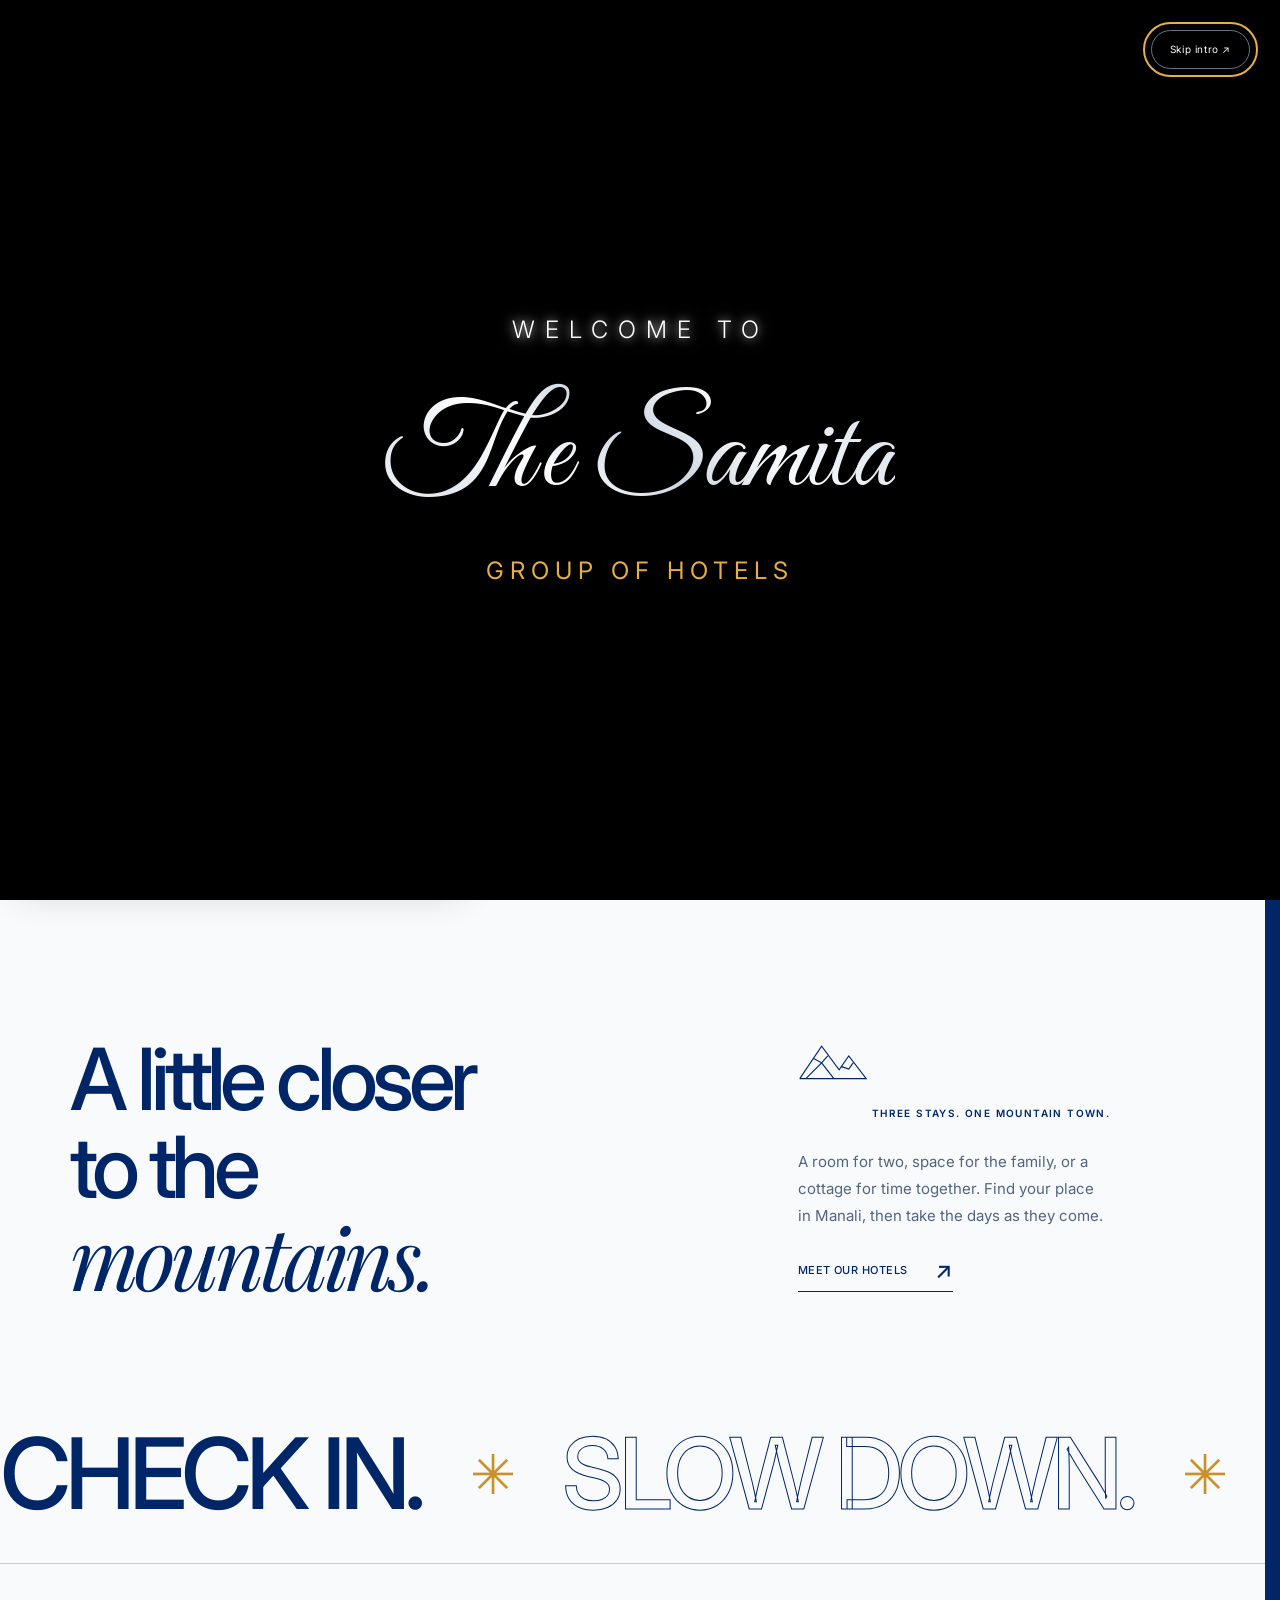
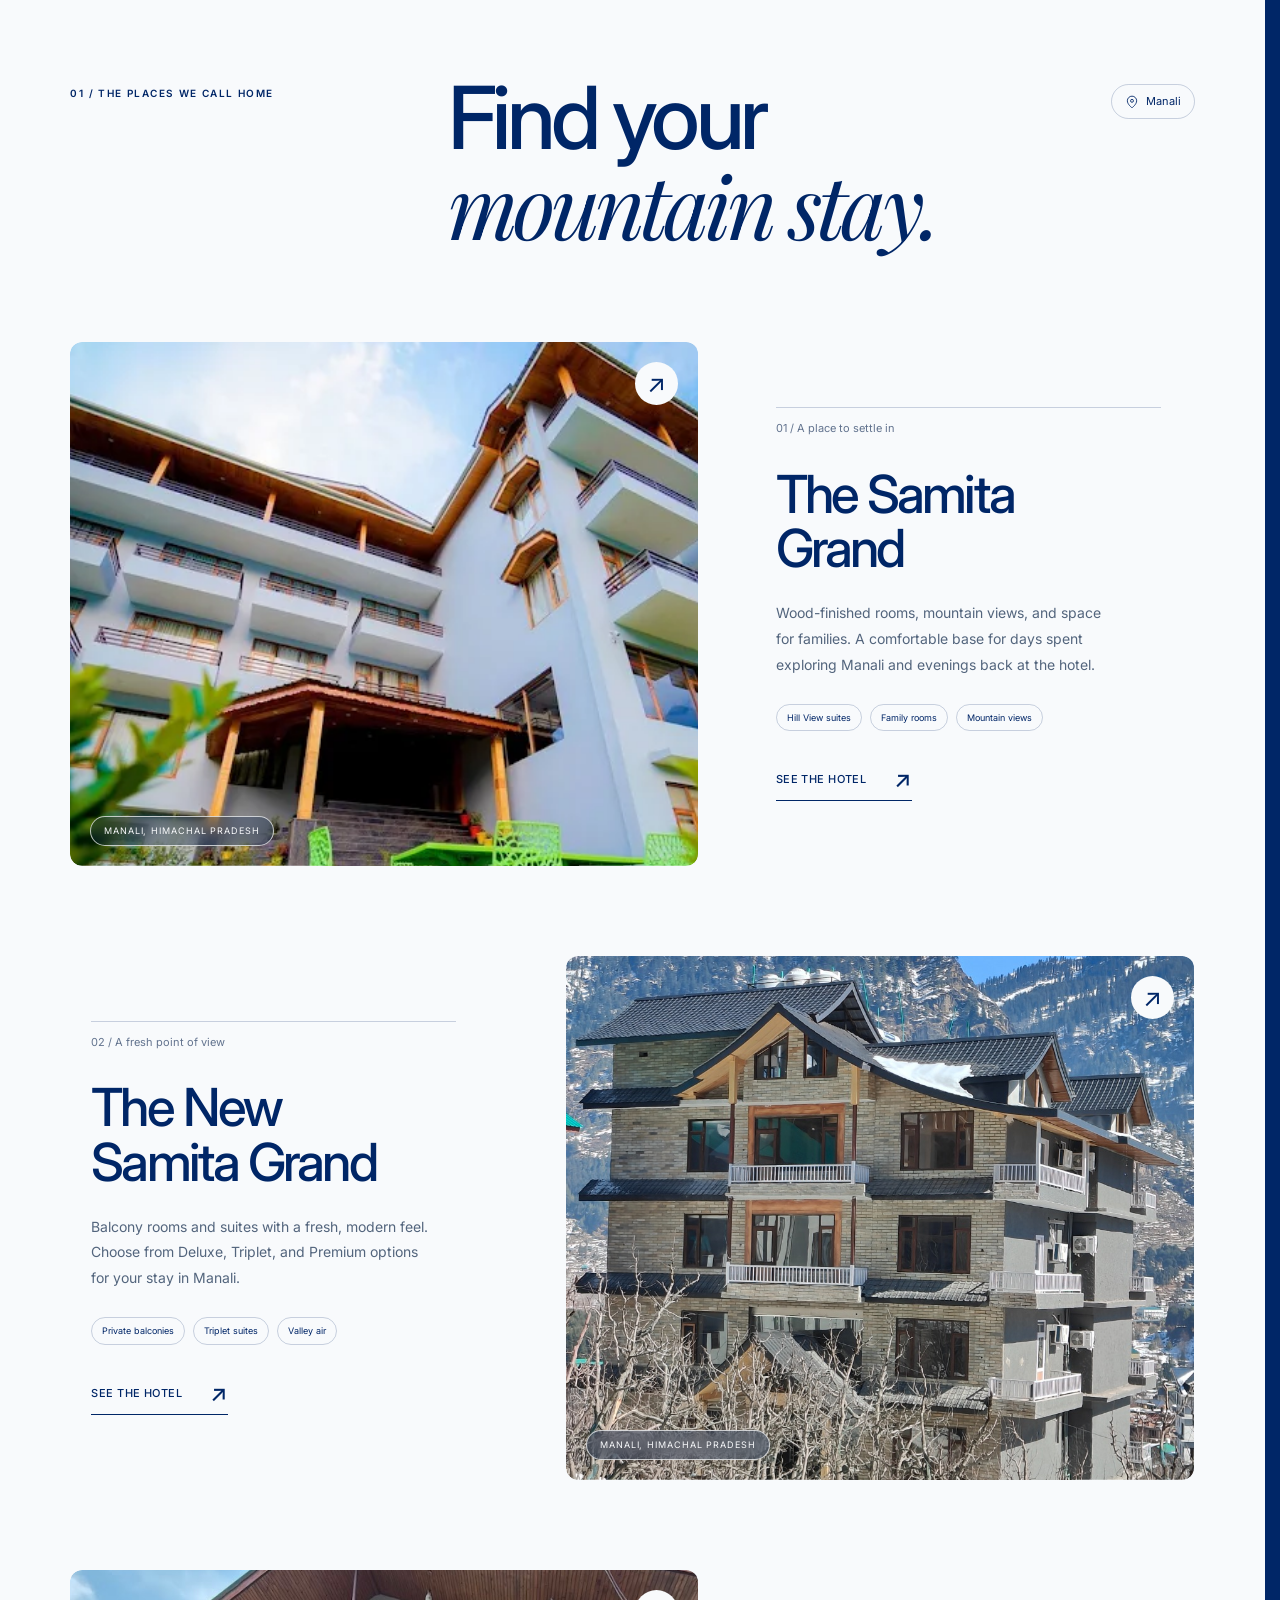
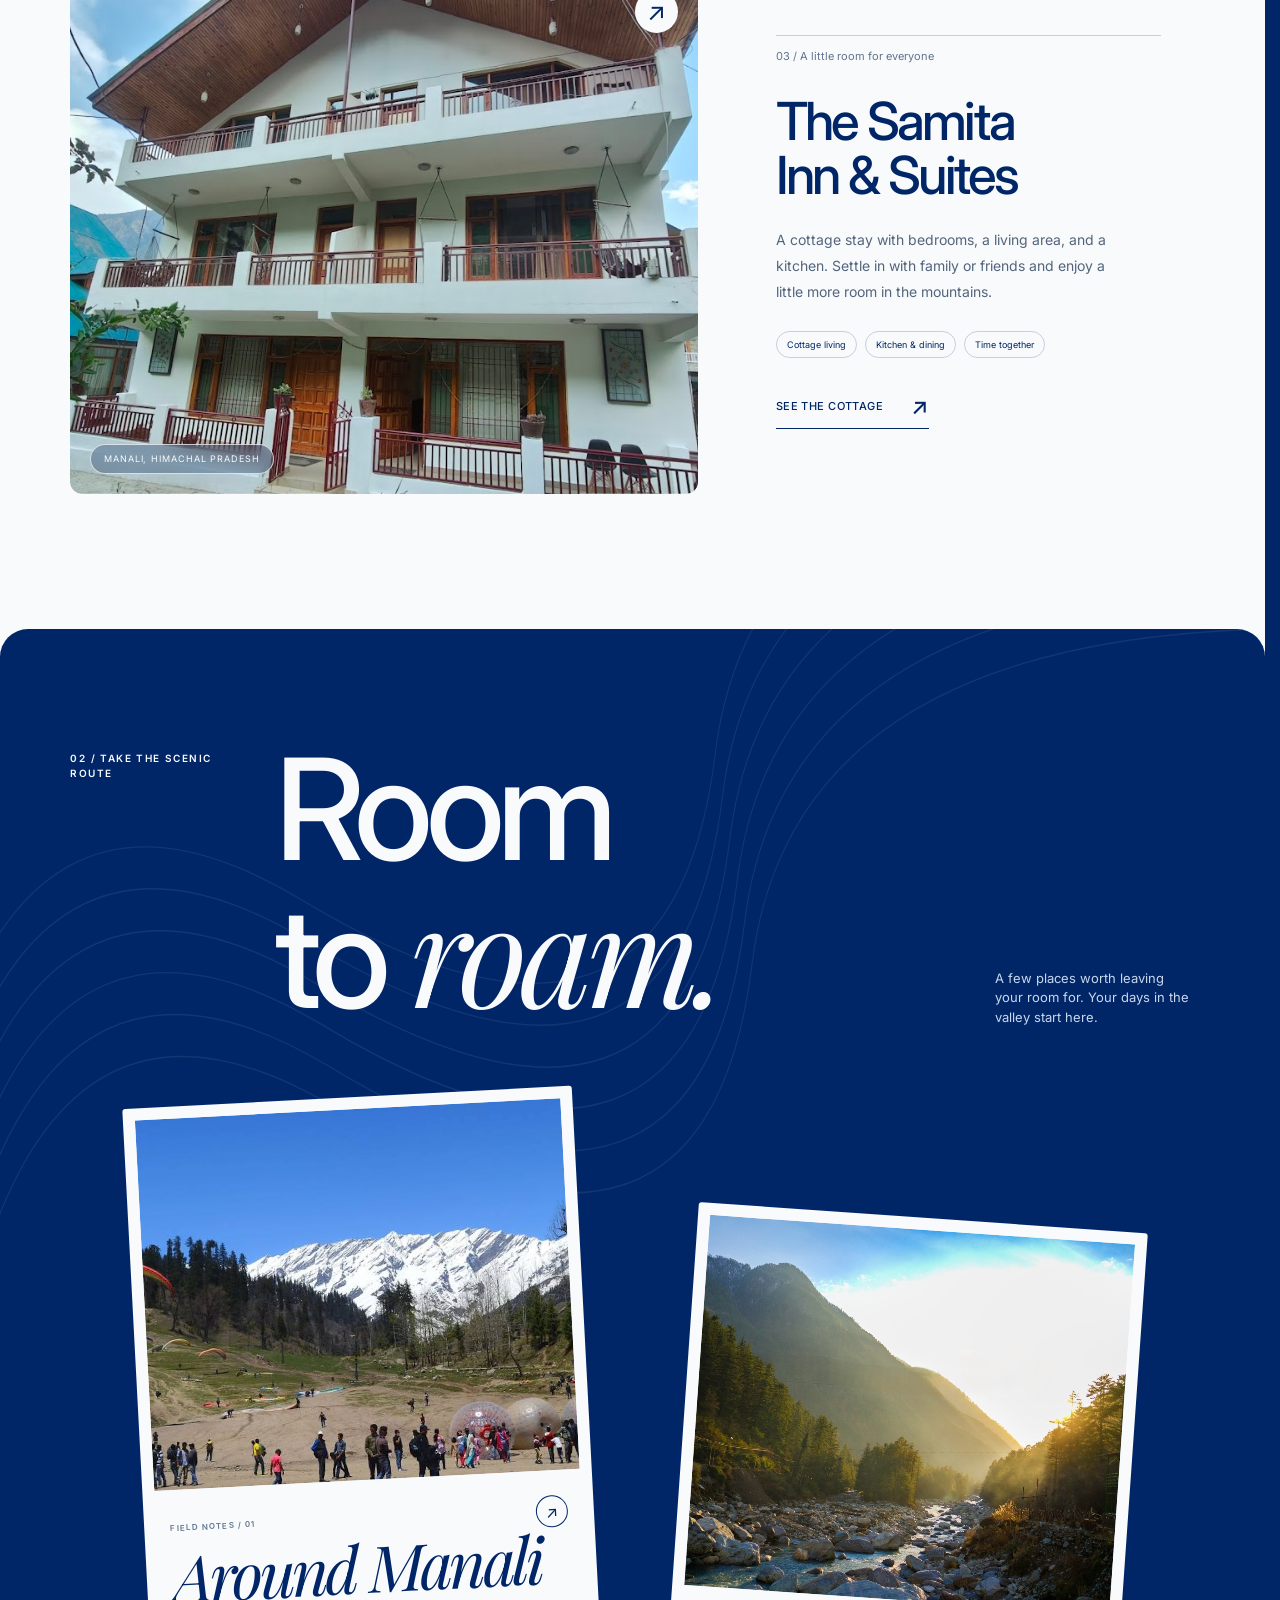
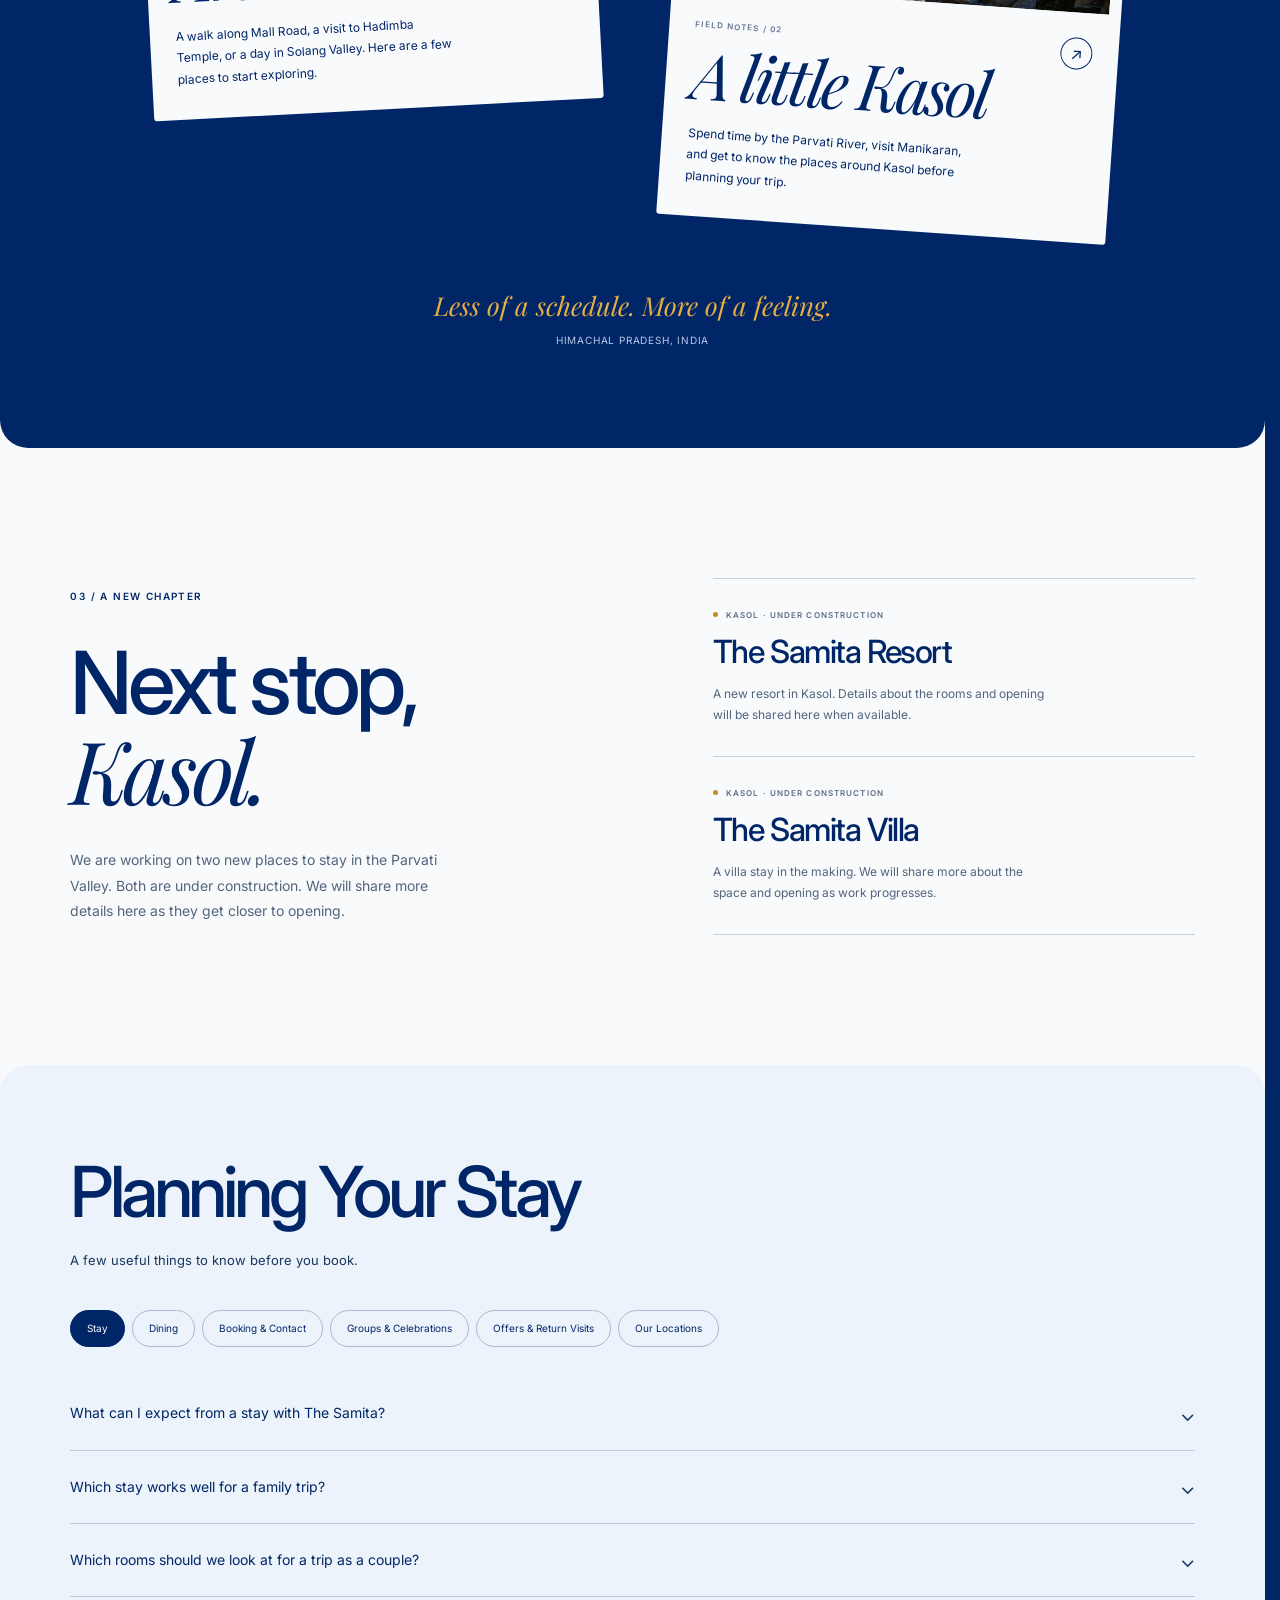
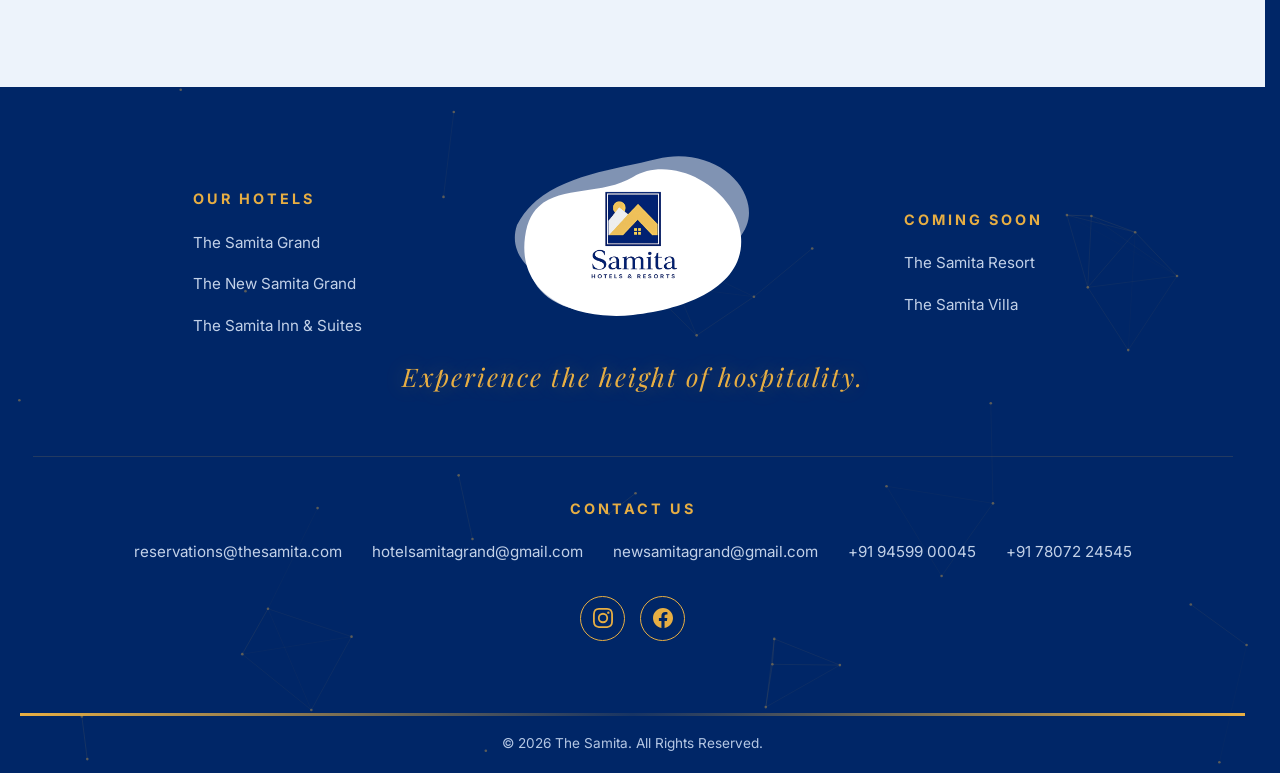
==== commit ddcba2f4: "Restore original welcome animation and enable motion by default" ====
--- a/index.html
+++ b/index.html
@@ -1,8 +1,9 @@
 <!DOCTYPE html>
-<html lang="en">
+<html lang="en" data-intro="welcome">
 <head>
     <meta charset="UTF-8">
     <meta name="viewport" content="width=device-width, initial-scale=1.0">
+    <script src="motion-preference.js"></script>
     <meta name="theme-color" content="#002667">
     <meta name="description" content="Stay in the mountains with The Samita. Explore our three hotels in Manali, find your room, and plan a little time in Himachal Pradesh.">
     <title>The Samita | Mountain Hotels in Manali</title>
@@ -14,6 +15,7 @@
     <link rel="preload" as="image" href="Background_nighttime.png">
     <link rel="stylesheet" href="styles.css">
     <link rel="stylesheet" href="home.css">
+    <link rel="stylesheet" href="intro.css">
     <script async src="https://www.googletagmanager.com/gtag/js?id=G-04P761HMCG"></script>
     <script>
         window.dataLayer=window.dataLayer||[];
@@ -21,12 +23,17 @@
         gtag('js',new Date());
         gtag('config','G-04P761HMCG');
     </script>
+    <script src="intro.js" defer></script>
     <script src="script.js" defer></script>
     <script src="hero-renderer.js" defer></script>
     <script src="navigation.js" defer></script>
     <script src="home.js" defer></script>
 </head>
 <body class="samita-home">
+    <div id="intro-splash" role="dialog" aria-modal="true" aria-label="Welcome to The Samita">
+        <button class="intro-skip" type="button">Skip intro ↗</button>
+        <div class="splash-content"><div class="intro-welcome">WELCOME TO</div><div class="intro-brand-wrapper"><div class="intro-brand">The Samita</div><div class="intro-sub-brand">Group of Hotels</div><div class="sparkles-container" aria-hidden="true"><div class="sparkle s1">✦</div><div class="sparkle s2">✦</div><div class="sparkle s3">✦</div><div class="sparkle s4">✦</div><div class="sparkle s5">✦</div></div></div></div>
+    </div>
     <a href="#main" class="skip-link">Skip to content</a>
     <div class="scroll-progress" aria-hidden="true"></div>
     <div class="motion-cursor" aria-hidden="true"><span></span></div>
@@ -60,7 +67,7 @@
         <div class="menu-contact"><a href="tel:+919459900045">+91 94599 00045</a><a href="mailto:reservations@thesamita.com">reservations@thesamita.com</a></div>
     </div>
 
-    <main id="main">
+    <main id="main" tabindex="-1">
         <header class="mountain-hero" id="home-hero" aria-labelledby="hero-title">
             <div class="hero-photograph hero-day" aria-hidden="true"></div>
             <div class="hero-photograph hero-night" aria-hidden="true"></div>
--- a/styles.css
+++ b/styles.css
@@ -71,20 +71,19 @@
 /* =========================================
    ORGANIC PAGE TRANSITIONS
 ========================================= */
-.samita-wipe-transition {
-    position: fixed; inset: 0; z-index: 999999;
-    display: grid; place-items: center; background: #edf3fb;
-    visibility: hidden; pointer-events: none;
-    clip-path: circle(0 at var(--transition-x,50%) var(--transition-y,50%));
-    contain: paint;
-}
-.samita-wipe-transition.active { visibility: visible; }
-.samita-wipe-transition .logo-cluster { display: grid; place-items: center; }
-.samita-wipe-transition .wipe-logo { width: 130px; height: 130px; object-fit: cover; border-radius: 50%; mix-blend-mode: multiply; }
-.samita-wipe-transition.wipe-in { pointer-events: auto; animation: samita-depart .55s cubic-bezier(.65,0,.35,1) both; }
-.samita-wipe-transition.wipe-out { animation: samita-arrive .7s cubic-bezier(.65,0,.35,1) both; }
-@keyframes samita-depart { from { clip-path: circle(0 at var(--transition-x,50%) var(--transition-y,50%)); } to { clip-path: circle(150vmax at var(--transition-x,50%) var(--transition-y,50%)); } }
-@keyframes samita-arrive { from { clip-path: ellipse(100% 140% at 50% 50%); } to { clip-path: ellipse(0% 0% at 50% 0%); visibility: hidden; } }
+.samita-wipe-transition { position: fixed; inset: 0; z-index: 999999; display: flex; align-items: center; justify-content: center; background: #fff; visibility: hidden; pointer-events: none; transform: translate3d(-100%,0,0); contain: paint; }
+.samita-wipe-transition.active { visibility: visible; transform: translate3d(0,0,0); }
+.samita-wipe-transition .logo-cluster { display: flex; align-items: center; justify-content: center; opacity: 0; transform: scale(.5); max-width: 90%; }
+.samita-wipe-transition .wipe-logo { height: 200px; width: auto; max-width: 70vw; object-fit: contain; }
+.samita-wipe-transition.wipe-in { pointer-events: auto; animation: sweepRightIn .8s cubic-bezier(.77,0,.175,1) both; }
+.samita-wipe-transition.wipe-in .logo-cluster { animation: sweepInScale .6s cubic-bezier(.175,.885,.32,1.275) .2s both; }
+.samita-wipe-transition.wipe-out { pointer-events: auto; animation: sweepLeftOut .8s cubic-bezier(.77,0,.175,1) .6s both; }
+.samita-wipe-transition.wipe-out .logo-cluster { opacity: 1; transform: scale(1.5); animation: sweepOutScale .6s cubic-bezier(.77,0,.175,1) .3s both; }
+@keyframes sweepRightIn { from { transform: translate3d(-100%,0,0); } to { transform: translate3d(0,0,0); } }
+@keyframes sweepLeftOut { from { transform: translate3d(0,0,0); } to { transform: translate3d(100%,0,0); } }
+@keyframes sweepInScale { from { opacity: 0; transform: scale(.5); } to { opacity: 1; transform: scale(1.5); } }
+@keyframes sweepOutScale { from { opacity: 1; transform: scale(1.5); } to { opacity: 0; transform: scale(5); } }
+@media (max-width:768px) { .samita-wipe-transition .wipe-logo { height: 80px; } }
 .samita-interactions, .samita-interactions * { cursor: auto !important; }
 .samita-interactions a, .samita-interactions button, .samita-interactions a *, .samita-interactions button * { cursor: pointer !important; }
 @media (prefers-reduced-motion: reduce) {
--- a/home.css
+++ b/home.css
@@ -306,15 +306,11 @@
 html.motion-disabled .samita-home *, html.motion-disabled .samita-home *::before, html.motion-disabled .samita-home *::after { animation: none !important; transition-duration: .01ms !important; scroll-behavior: auto !important; }
 html.motion-disabled [data-reveal] { opacity: 1; transform: none; }
 html.motion-disabled .stay-card[data-reveal] .stay-photo { clip-path: none; }
-html.motion-disabled .motion-cursor { display: none !important; }
-html.motion-disabled .samita-home.has-motion-cursor, html.motion-disabled .samita-home.has-motion-cursor * { cursor: auto !important; }
 @media (prefers-reduced-motion: reduce) {
     html:not(.motion-opt-in) .samita-home { scroll-behavior: auto; }
     html:not(.motion-opt-in) .samita-home *, html:not(.motion-opt-in) .samita-home *::before, html:not(.motion-opt-in) .samita-home *::after { animation: none !important; transition-duration: .01ms !important; scroll-behavior: auto !important; }
     html:not(.motion-opt-in) .motion-ready [data-reveal] { opacity: 1; transform: none; }
     html:not(.motion-opt-in) .motion-ready .stay-card[data-reveal] .stay-photo { clip-path: none; }
-    html:not(.motion-opt-in) .motion-cursor { display: none !important; }
-    html:not(.motion-opt-in) .samita-home.has-motion-cursor, html:not(.motion-opt-in) .samita-home.has-motion-cursor * { cursor: auto !important; }
 }
 
 /* Variable font weights breathe slowly without moving the surrounding columns. */
--- a/intro.css
+++ b/intro.css
@@ -0,0 +1,22 @@
+/* The original welcome, writing effect and sparkles, restored from the backup. */
+#intro-splash { position: fixed; inset: 0; z-index: 9999999; display: none; align-items: center; justify-content: center; padding: 28px; background: #000; overflow: hidden; transition: transform .8s cubic-bezier(.77,0,.175,1); }
+html.show-intro #intro-splash { display: flex; }
+#intro-splash.slide-up { transform: translateY(-100%); }
+.splash-content { text-align: center; display: flex; flex-direction: column; align-items: center; gap: 20px; }
+.intro-welcome { font-family: 'Inter', sans-serif; font-weight: 300; font-size: clamp(14px,2vw,24px); letter-spacing: 10px; color: #fff; text-shadow: 0 0 10px rgba(255,255,255,.8),0 0 20px rgba(255,255,255,.4); opacity: 0; animation: fadeInGlow 1.5s ease-out forwards; }
+.intro-brand-wrapper { position: relative; display: inline-block; }
+.intro-brand { font-family: 'Great Vibes', cursive; font-size: clamp(62px,11vw,120px); white-space: nowrap; background: repeating-linear-gradient(45deg,#f8f9fa 0%,#e2e8f0 10%,#fff 20%,#cbd5e1 30%,#f8f9fa 40%); background-size: 200% auto; -webkit-background-clip: text; -webkit-text-fill-color: transparent; background-clip: text; color: transparent; clip-path: polygon(0 0,0 0,0 100%,0 100%); animation: writeText 2s ease-in-out 1.5s forwards,shimmerDiamond 3s linear infinite; }
+.intro-sub-brand { font-family: 'Inter', sans-serif; font-size: clamp(12px,2vw,24px); letter-spacing: 6px; text-transform: uppercase; color: var(--gold); margin-top: 5px; opacity: 0; animation: fadeInGlow 1.5s ease-out 1.8s forwards; }
+.sparkles-container { position: absolute; inset: 0; pointer-events: none; }
+.sparkle { position: absolute; color: #fff; font-size: 24px; text-shadow: 0 0 10px #fff,0 0 20px #fff; opacity: 0; transform: scale(0); }
+.s1 { top: 10%; left: -10%; animation: popSparkle 1.5s ease-in-out 1.8s forwards; }
+.s2 { top: 80%; left: 20%; animation: popSparkle 1.5s ease-in-out 2.2s forwards; }
+.s3 { top: -10%; left: 50%; animation: popSparkle 1.5s ease-in-out 2.6s forwards; }
+.s4 { top: 90%; left: 80%; animation: popSparkle 1.5s ease-in-out 3s forwards; }
+.s5 { top: 15%; right: -15%; animation: popSparkle 1.5s ease-in-out 3.3s forwards; }
+.intro-skip { position: absolute; top: 30px; right: 30px; border: 1px solid #64748b; border-radius: 30px; background: transparent; color: #fff; font-size: 10px !important; padding: 11px 18px; letter-spacing: .06em; }
+.show-intro .motion-cursor { z-index: 10000000; }
+@keyframes fadeInGlow { from { opacity: 0; filter: blur(5px); } to { opacity: 1; filter: blur(0); } }
+@keyframes writeText { from { clip-path: polygon(0 0,0 0,0 100%,0 100%); } to { clip-path: polygon(0 0,100% 0,100% 100%,0 100%); } }
+@keyframes shimmerDiamond { from { background-position: 0% center; } to { background-position: 200% center; } }
+@keyframes popSparkle { 0% { opacity: 0; transform: scale(0) rotate(0deg); } 50% { opacity: 1; transform: scale(1.2) rotate(180deg); } 100% { opacity: 0; transform: scale(0) rotate(360deg); } }
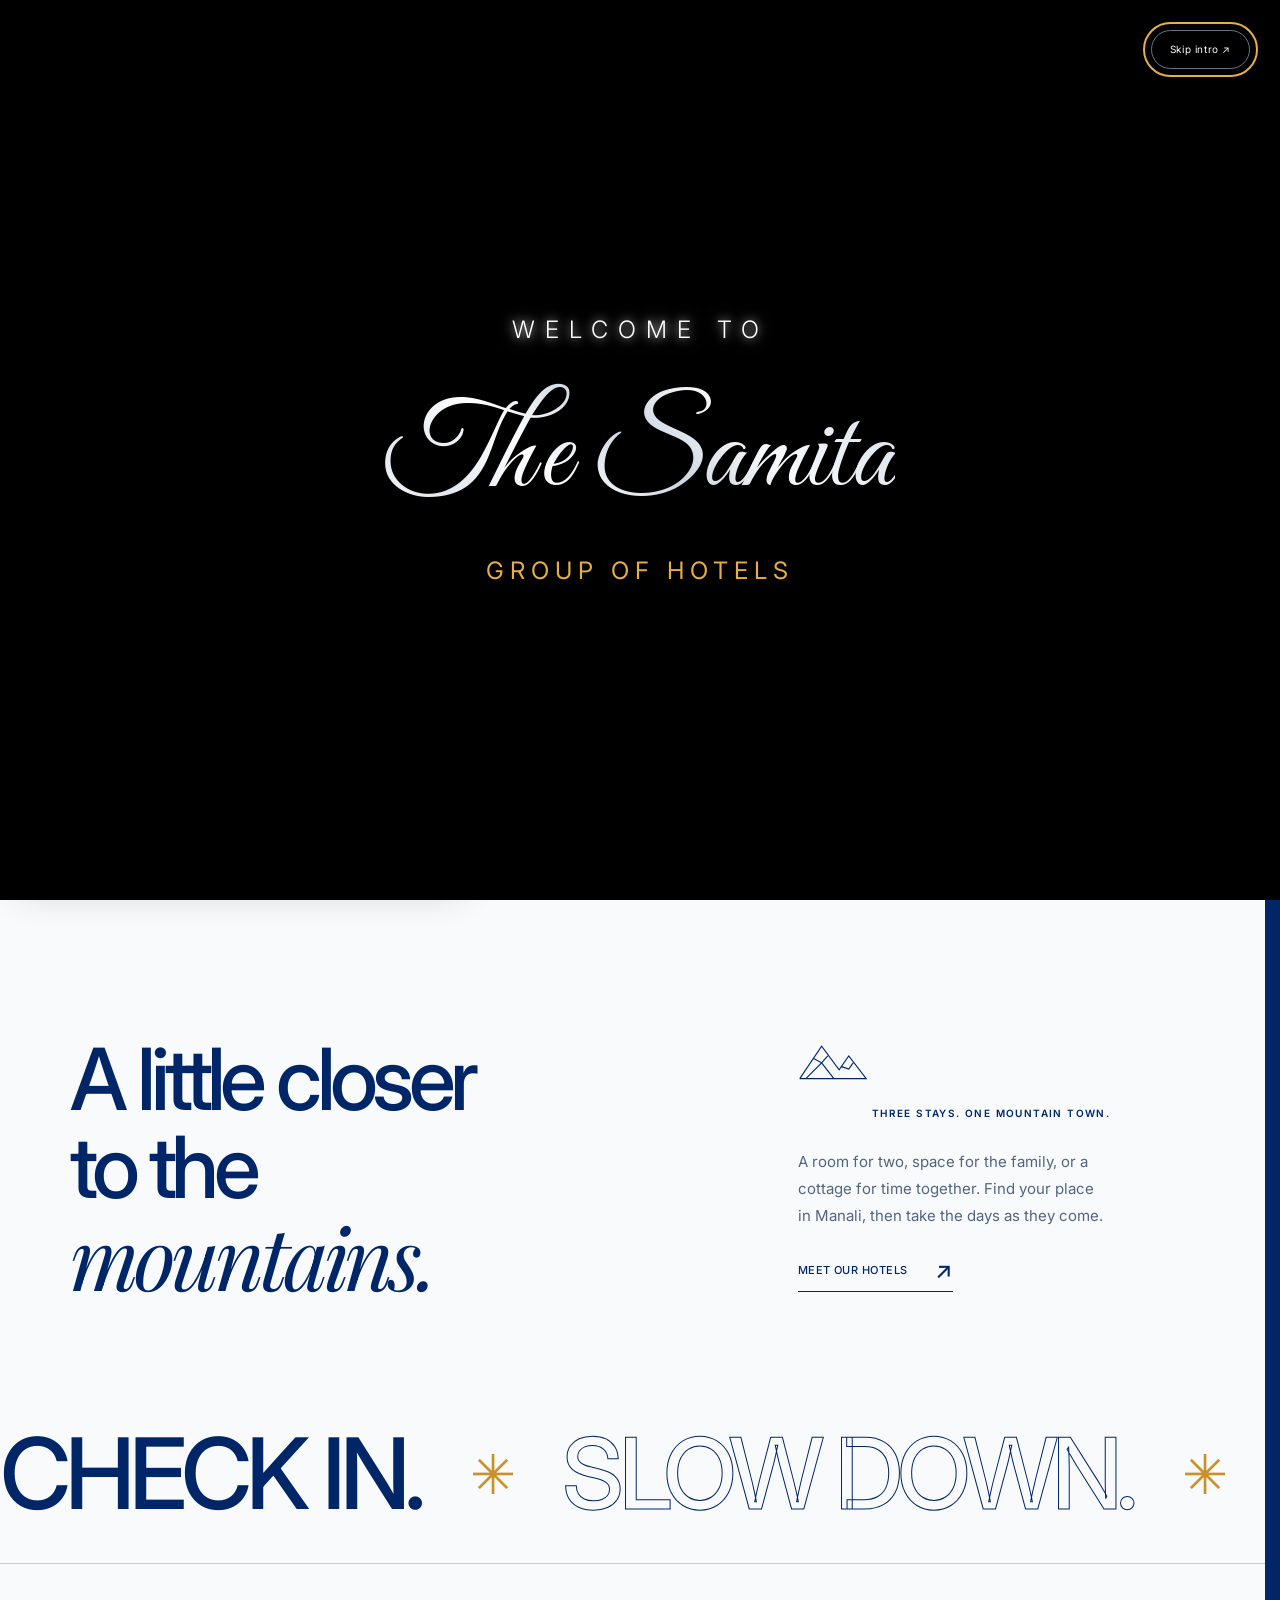
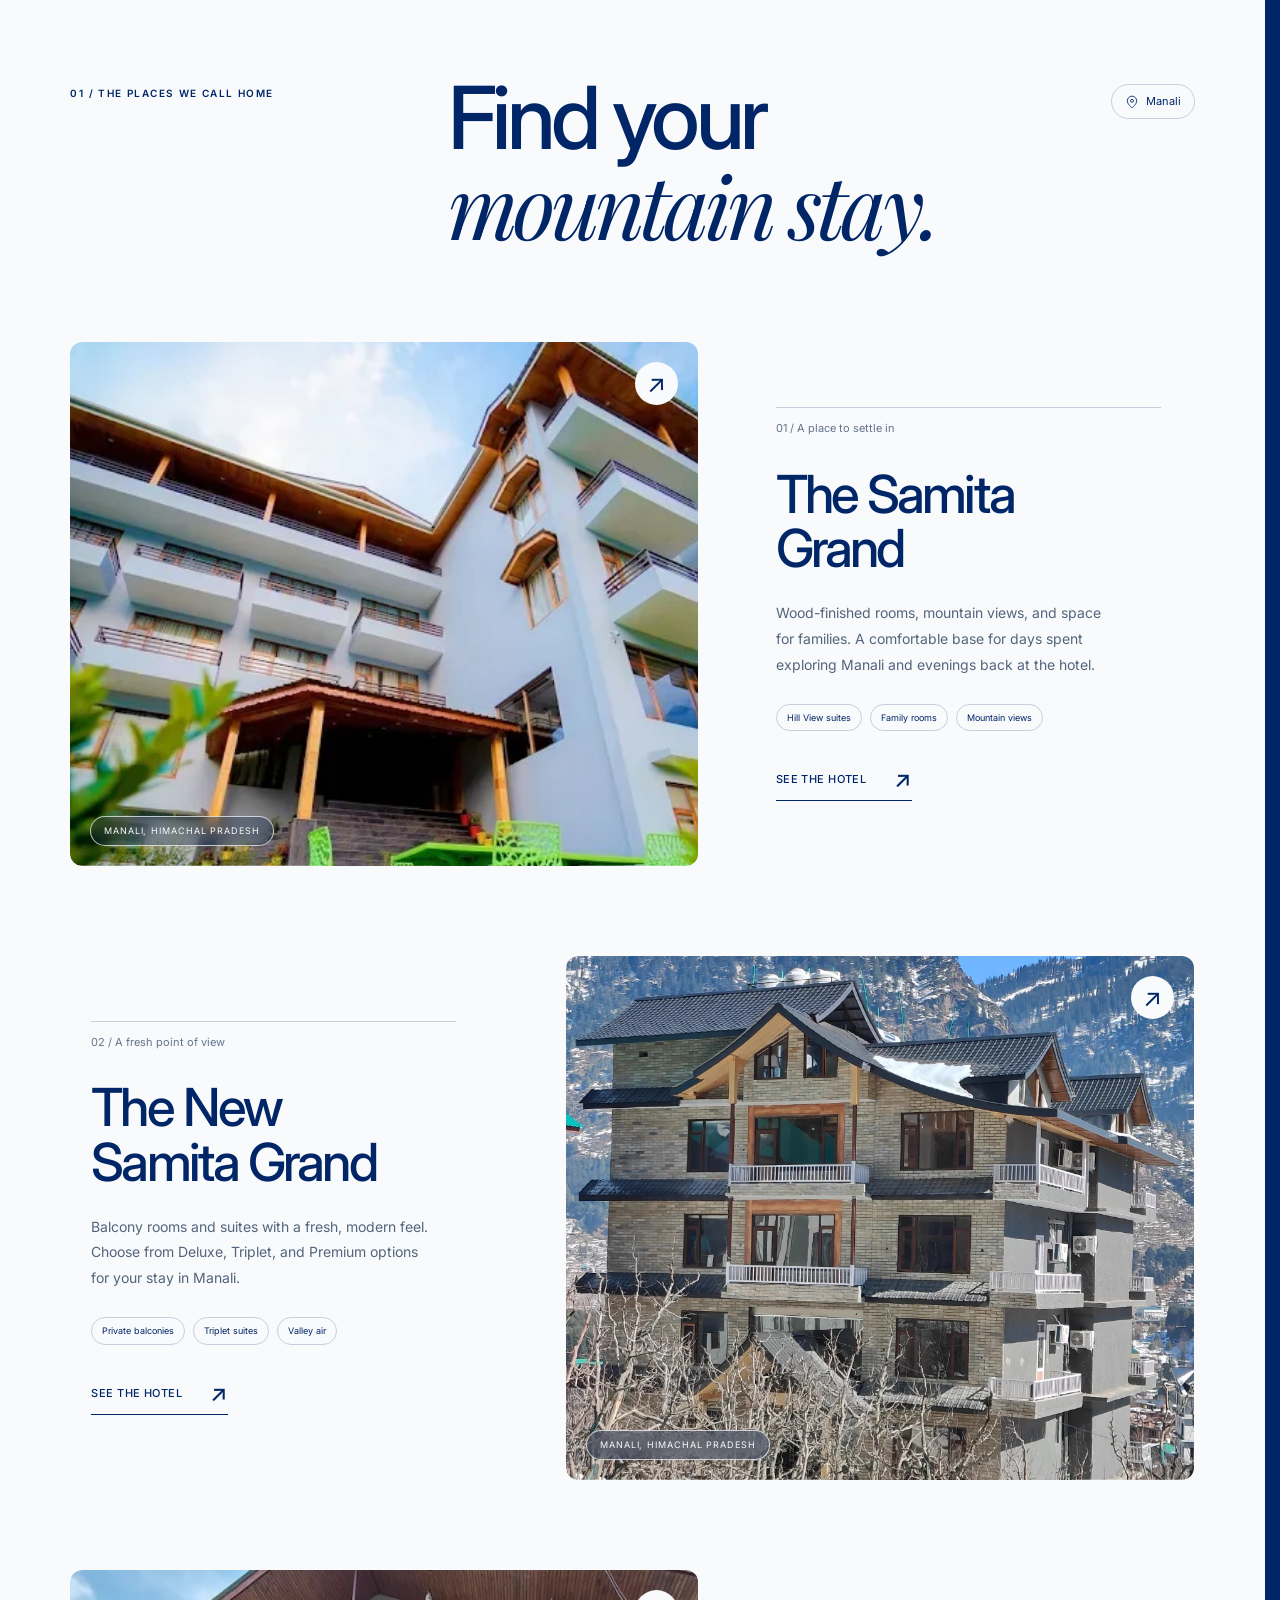
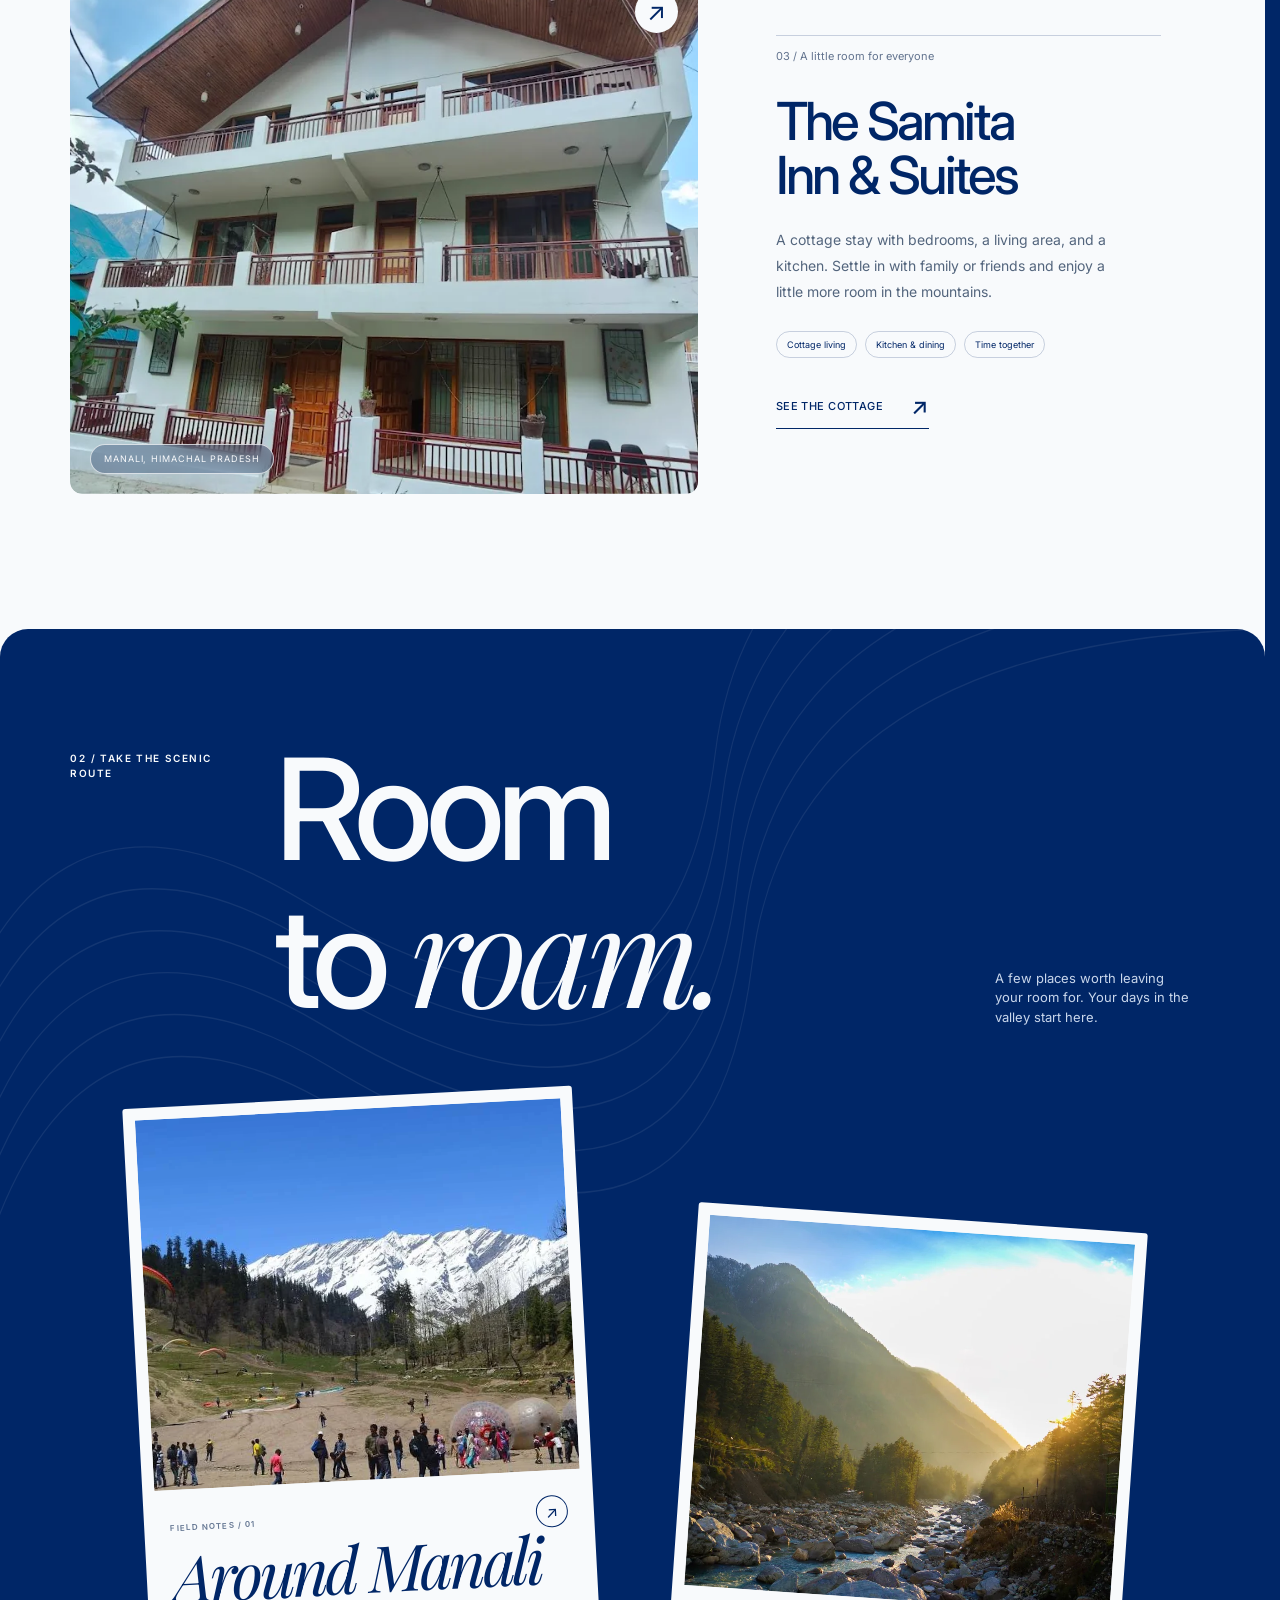
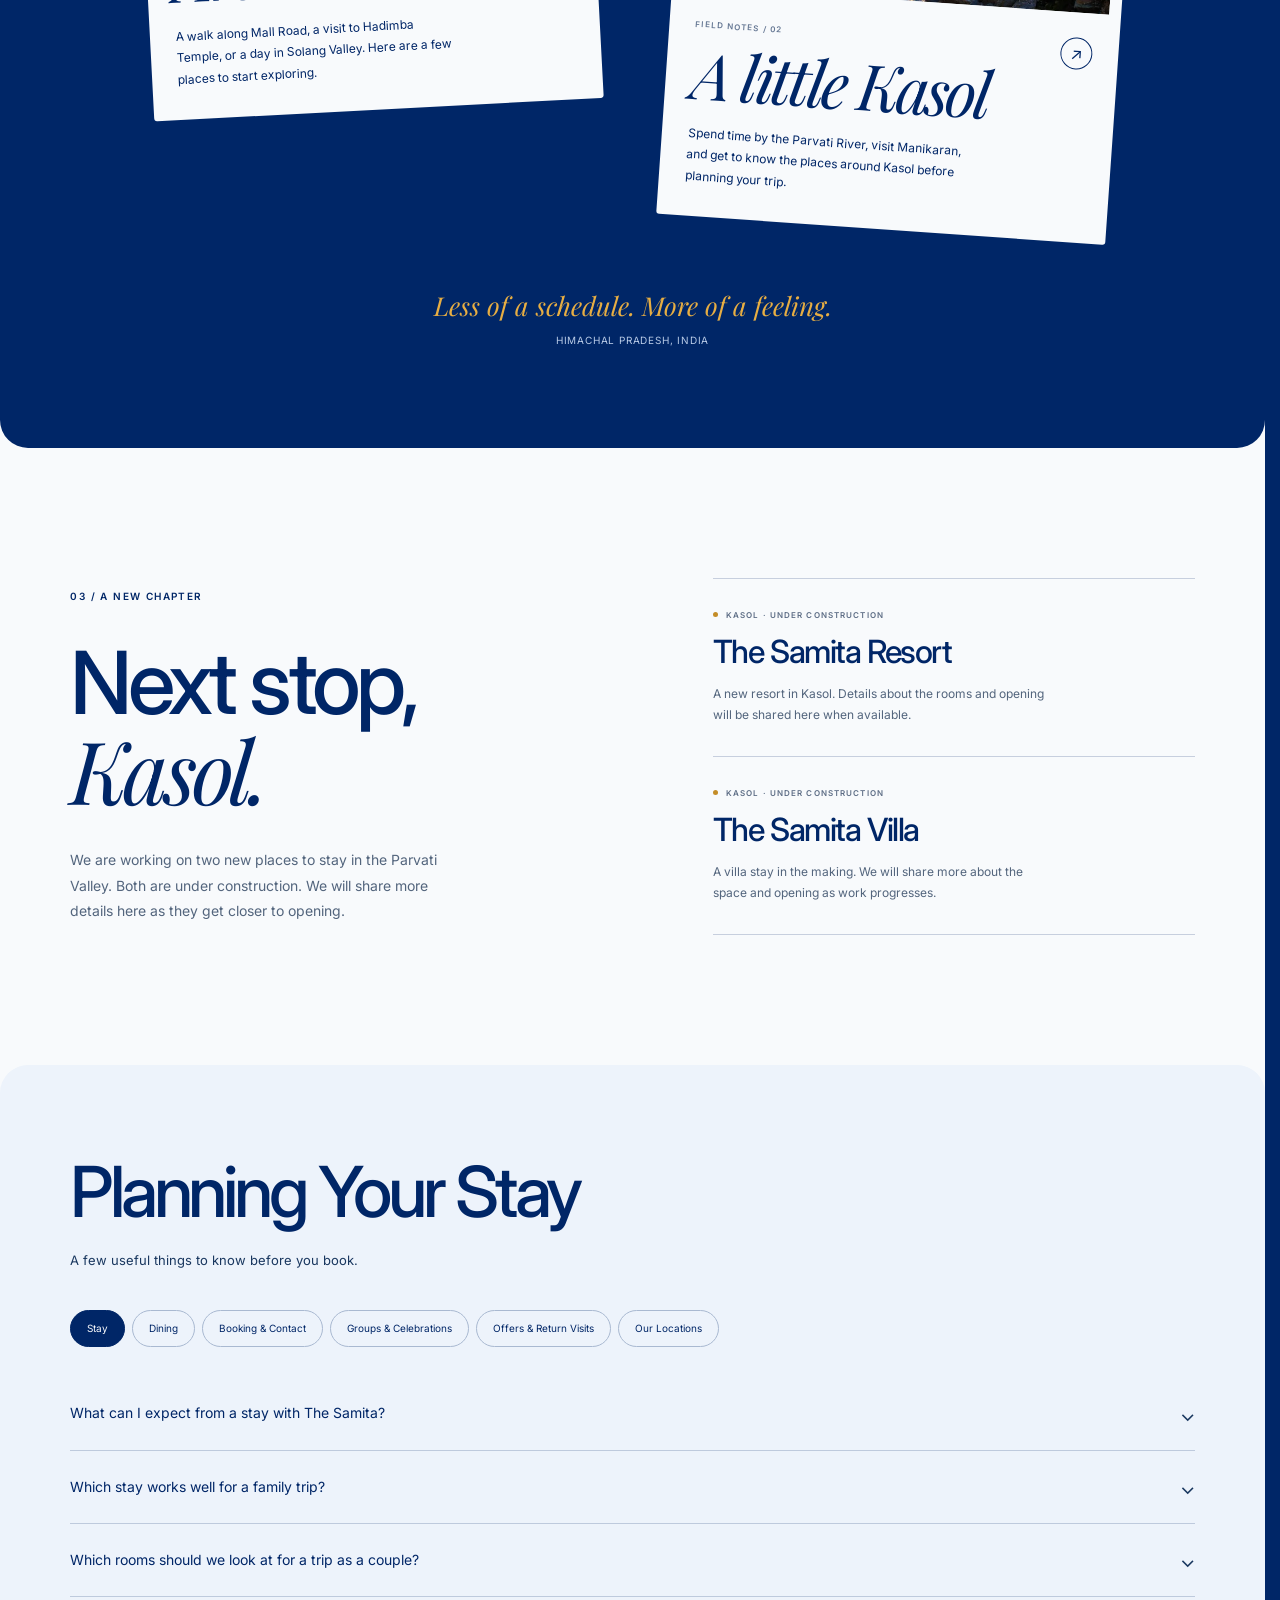
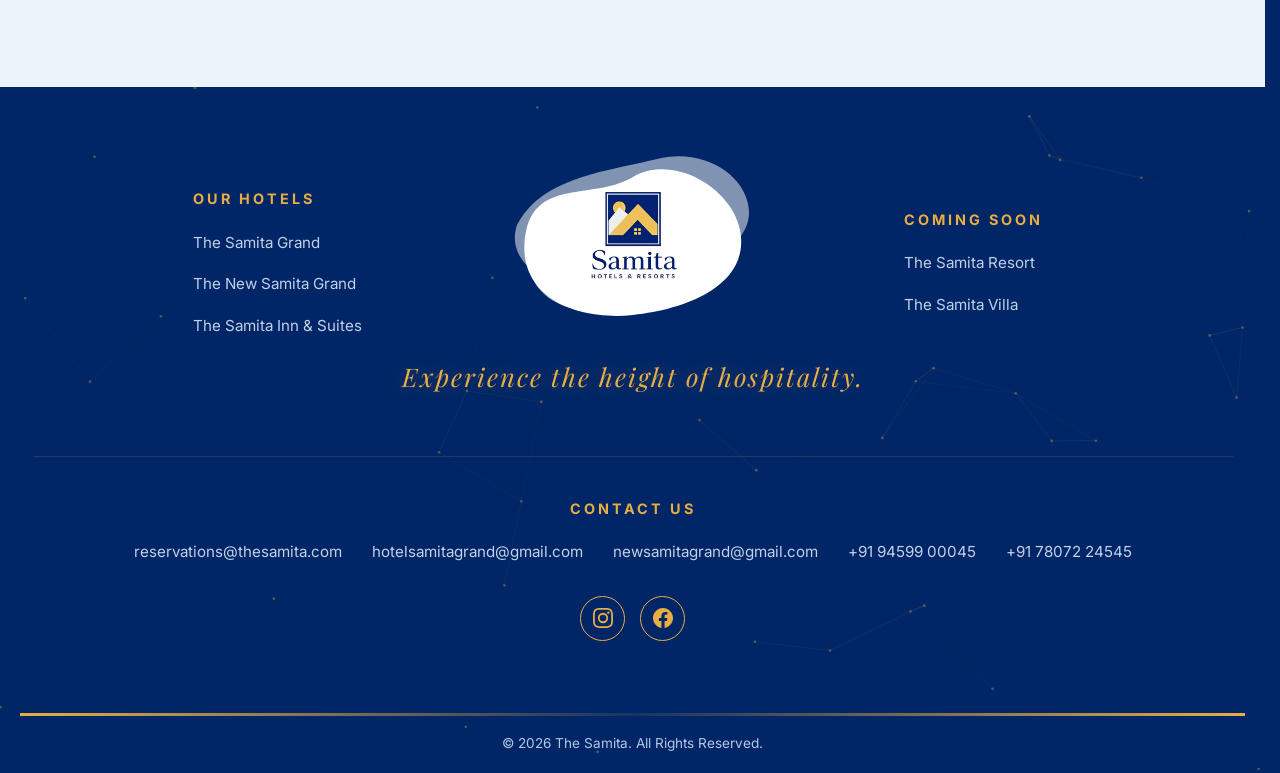
==== commit bd2b7600: "Speed up Samita photos and add Grand facility videos" ====
--- a/index.html
+++ b/index.html
@@ -7,12 +7,12 @@
     <meta name="theme-color" content="#002667">
     <meta name="description" content="Stay in the mountains with The Samita. Explore our three hotels in Manali, find your room, and plan a little time in Himachal Pradesh.">
     <title>The Samita | Mountain Hotels in Manali</title>
-    <link rel="icon" type="image/jpeg" href="new-square-logo.jpg">
+    <link rel="icon" type="image/webp" href="media/square-logo.webp">
     <link rel="preconnect" href="https://fonts.googleapis.com">
     <link rel="preconnect" href="https://fonts.gstatic.com" crossorigin>
     <link href="https://fonts.googleapis.com/css2?family=Inter:wght@100..900&family=Playfair+Display:ital,wght@0,400..900;1,400..900&display=swap" rel="stylesheet">
-    <link rel="preload" as="image" href="Background_daylight.png" fetchpriority="high">
-    <link rel="preload" as="image" href="Background_nighttime.png">
+    <link rel="preload" as="image" href="media/home-day.webp" fetchpriority="high">
+    <link rel="preload" as="image" href="media/home-night.webp" fetchpriority="low">
     <link rel="stylesheet" href="styles.css">
     <link rel="stylesheet" href="home.css">
     <link rel="stylesheet" href="intro.css">
@@ -38,12 +38,12 @@
     <div class="scroll-progress" aria-hidden="true"></div>
     <div class="motion-cursor" aria-hidden="true"><span></span></div>
     <div id="samita-wipe-transition" class="samita-wipe-transition active wipe-out" aria-hidden="true">
-        <div class="logo-cluster"><img class="wipe-logo" src="transition-logo.jpg" alt="" width="180" height="180"></div>
+        <div class="logo-cluster"><img class="wipe-logo" src="media/transition-logo.webp" alt="" width="180" height="180"></div>
     </div>
 
     <nav class="samita-nav" aria-label="Main navigation">
         <a class="samita-brand" href="index.html" aria-label="The Samita home">
-            <img src="new-square-logo.jpg" alt="" width="39" height="39">
+            <img src="media/square-logo.webp" alt="" width="39" height="39">
             <span class="brand-name">The Samita<small>Group of Hotels</small></span>
         </a>
         <span class="nav-location eyebrow">Mountain stays<br>Himachal Pradesh, India</span>
@@ -113,21 +113,21 @@
             <div class="section-top" data-reveal><span class="eyebrow">01 / The places we call home</span><h2 id="stays-title" class="section-title">Find your<br><span class="serif">mountain stay.</span></h2><span class="section-index"><svg viewBox="0 0 24 24" width="14" height="14" fill="none" stroke="currentColor" stroke-width="1.5" aria-hidden="true"><path d="M20 10c0 6-8 12-8 12S4 16 4 10a8 8 0 1 1 16 0Z"></path><circle cx="12" cy="10" r="2.5"></circle></svg>Manali</span></div>
             <article class="stay-card" data-reveal>
                 <a class="stay-photo" href="samita-grand.html" data-cursor="VIEW" aria-label="Explore The Samita Grand">
-                    <img src="samita-grand-home.png" alt="The Samita Grand in Manali, with balconies, gardens, and outdoor seating" loading="lazy" width="680" height="446">
+                    <img src="media/grand-exterior.webp" alt="The Samita Grand in Manali, with balconies, gardens, and outdoor seating" loading="eager" fetchpriority="low" decoding="async" width="680" height="446">
                     <span class="photo-label">Manali, Himachal Pradesh</span><span class="photo-open" aria-hidden="true">↗</span>
                 </a>
                 <div class="stay-copy"><span class="stay-number">01 / A place to settle in</span><h3>The Samita<br>Grand</h3><p>Wood-finished rooms, mountain views, and space for families. A comfortable base for days spent exploring Manali and evenings back at the hotel.</p><ul class="stay-details"><li>Hill View suites</li><li>Family rooms</li><li>Mountain views</li></ul><a class="text-link" href="samita-grand.html">See the hotel<span class="link-arrow" aria-hidden="true">↗</span></a></div>
             </article>
             <article class="stay-card" data-reveal>
                 <a class="stay-photo" href="https://newsamita.com" data-cursor="VIEW" aria-label="Explore The New Samita Grand">
-                    <img src="new-samita-grand-exterior.jpg" alt="Balconies at The New Samita Grand in Manali" loading="lazy" width="960" height="960">
+                    <img src="media/new-grand-exterior.webp" alt="Balconies at The New Samita Grand in Manali" loading="eager" fetchpriority="low" decoding="async" width="960" height="960">
                     <span class="photo-label">Manali, Himachal Pradesh</span><span class="photo-open" aria-hidden="true">↗</span>
                 </a>
                 <div class="stay-copy"><span class="stay-number">02 / A fresh point of view</span><h3>The New<br>Samita Grand</h3><p>Balcony rooms and suites with a fresh, modern feel. Choose from Deluxe, Triplet, and Premium options for your stay in Manali.</p><ul class="stay-details"><li>Private balconies</li><li>Triplet suites</li><li>Valley air</li></ul><a class="text-link" href="https://newsamita.com">See the hotel<span class="link-arrow" aria-hidden="true">↗</span></a></div>
             </article>
             <article class="stay-card" data-reveal>
                 <a class="stay-photo" href="samita-inn-suites.html" data-cursor="VIEW" aria-label="Explore The Samita Inn and Suites">
-                    <img src="samita-inn-suites.jpg" alt="The Samita Inn and Suites cottage in Manali" loading="lazy" width="960" height="960">
+                    <img src="media/inn-exterior.webp" alt="The Samita Inn and Suites cottage in Manali" loading="eager" fetchpriority="low" decoding="async" width="960" height="960">
                     <span class="photo-label">Manali, Himachal Pradesh</span><span class="photo-open" aria-hidden="true">↗</span>
                 </a>
                 <div class="stay-copy"><span class="stay-number">03 / A little room for everyone</span><h3>The Samita<br>Inn &amp; Suites</h3><p>A cottage stay with bedrooms, a living area, and a kitchen. Settle in with family or friends and enjoy a little more room in the mountains.</p><ul class="stay-details"><li>Cottage living</li><li>Kitchen &amp; dining</li><li>Time together</li></ul><a class="text-link" href="samita-inn-suites.html">See the cottage<span class="link-arrow" aria-hidden="true">↗</span></a></div>
@@ -139,8 +139,8 @@
             <div class="section-shell">
                 <div class="section-top" data-reveal><span class="eyebrow">02 / Take the scenic route</span><h2 id="valley-title" class="section-title"><span class="valley-title-line">Room</span> <span class="valley-title-line">to <span class="serif">roam.</span></span></h2><p class="valley-title-note">A few places worth leaving your room for. Your days in the valley start here.</p></div>
                 <div class="valley-cards">
-                    <a class="field-note" href="discover-manali.html" data-cursor="READ"><div class="field-image"><img src="manali-card.png" alt="The mountains and open valley around Manali" width="960" height="700" loading="lazy"></div><div class="field-info"><span class="eyebrow">Field notes / 01</span><h3>Around Manali</h3><p>A walk along Mall Road, a visit to Hadimba Temple, or a day in Solang Valley. Here are a few places to start exploring.</p><span class="round-arrow" aria-hidden="true">↗</span></div></a>
-                    <a class="field-note" href="explore-kasol.html" data-cursor="READ"><div class="field-image"><img src="kasol-card.jpg" alt="River and forest scenery in the Parvati Valley" width="960" height="700" loading="lazy"></div><div class="field-info"><span class="eyebrow">Field notes / 02</span><h3>A little Kasol</h3><p>Spend time by the Parvati River, visit Manikaran, and get to know the places around Kasol before planning your trip.</p><span class="round-arrow" aria-hidden="true">↗</span></div></a>
+                    <a class="field-note" href="discover-manali.html" data-cursor="READ"><div class="field-image"><img src="media/manali-card.webp" alt="The mountains and open valley around Manali" width="960" height="700" loading="lazy"></div><div class="field-info"><span class="eyebrow">Field notes / 01</span><h3>Around Manali</h3><p>A walk along Mall Road, a visit to Hadimba Temple, or a day in Solang Valley. Here are a few places to start exploring.</p><span class="round-arrow" aria-hidden="true">↗</span></div></a>
+                    <a class="field-note" href="explore-kasol.html" data-cursor="READ"><div class="field-image"><img src="media/kasol-card.webp" alt="River and forest scenery in the Parvati Valley" width="960" height="700" loading="lazy"></div><div class="field-info"><span class="eyebrow">Field notes / 02</span><h3>A little Kasol</h3><p>Spend time by the Parvati River, visit Manikaran, and get to know the places around Kasol before planning your trip.</p><span class="round-arrow" aria-hidden="true">↗</span></div></a>
                 </div>
                 <p class="valley-footnote"><span>Less of a schedule. More of a feeling.</span>HIMACHAL PRADESH, INDIA</p>
             </div>
@@ -261,7 +261,7 @@
 
             <div class="footer-center-node">
                 <div class="logo-wrapper-footer">
-                    <a href="index.html"><img src="footer%20logo.png?v=2" alt="The Samita Group" class="footer-logo"></a>
+                    <a href="index.html"><img src="media/footer-logo.webp" alt="The Samita Group" class="footer-logo"></a>
                 </div>
                 <p class="designer-tagline">Experience the height of hospitality.</p>
             </div>
--- a/home.css
+++ b/home.css
@@ -59,11 +59,11 @@
 .menu-contact { display: flex; gap: 30px; font-size: 13px; flex-wrap: wrap; }
 
 /* Two photographic layers, one crisp SVG aperture. No feathered spotlight. */
-.mountain-hero { position: relative; isolation: isolate; min-height: 720px; height: 100svh; max-height: 1300px; overflow: hidden; color: var(--paper); background: #06316f; border-radius: 0 0 28px 28px; }
+.mountain-hero { position: relative; isolation: isolate; min-height: 720px; height: 100svh; max-height: 1300px; overflow: hidden; color: var(--paper); background: #06316f; border-radius: 0 0 28px 28px; touch-action: pan-y pinch-zoom; }
 .hero-photograph { position: absolute; inset: 0; background-size: cover; background-position: center 58%; transform: scale(1.04); will-change: transform; }
 .hero-photograph::after { display: none; }
-.hero-day { background-image: url('Background_daylight.png'); }
-.hero-night { background-image: url('Background_nighttime.png'); z-index: 1; clip-path: circle(0 at 50% 50%); }
+.hero-day { background-image: url('media/home-day.webp'); }
+.hero-night { background-image: url('media/home-night.webp'); z-index: 1; clip-path: circle(0 at 50% 50%); }
 .hero-lighting { position: absolute; inset: 0; z-index: 2; pointer-events: none; background: linear-gradient(180deg,rgba(0,23,68,.5),rgba(0,23,68,.04) 40%,rgba(0,23,68,.62)); }
 .hero-canvas { position: absolute; inset: 0; width: 100%; height: 100%; z-index: 1; visibility: hidden; pointer-events: none; }
 .gpu-active .hero-canvas { visibility: visible; }
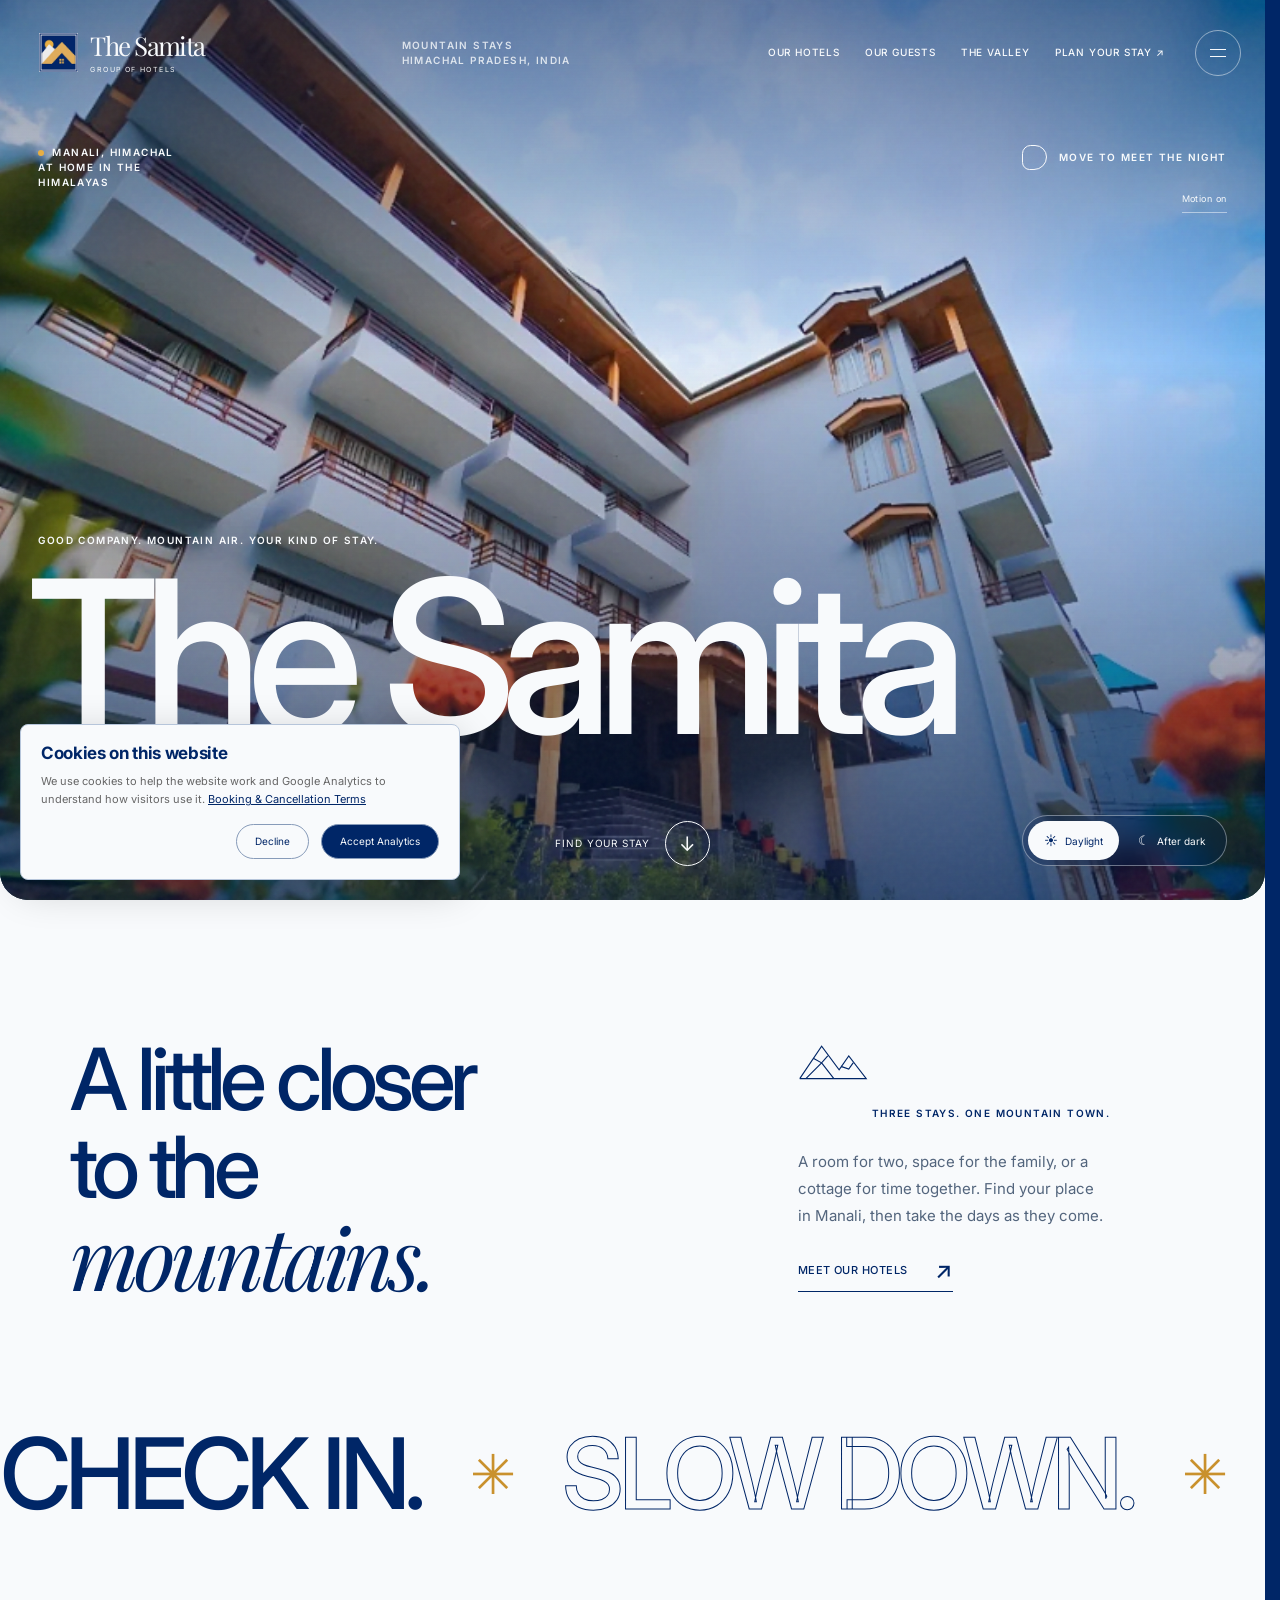
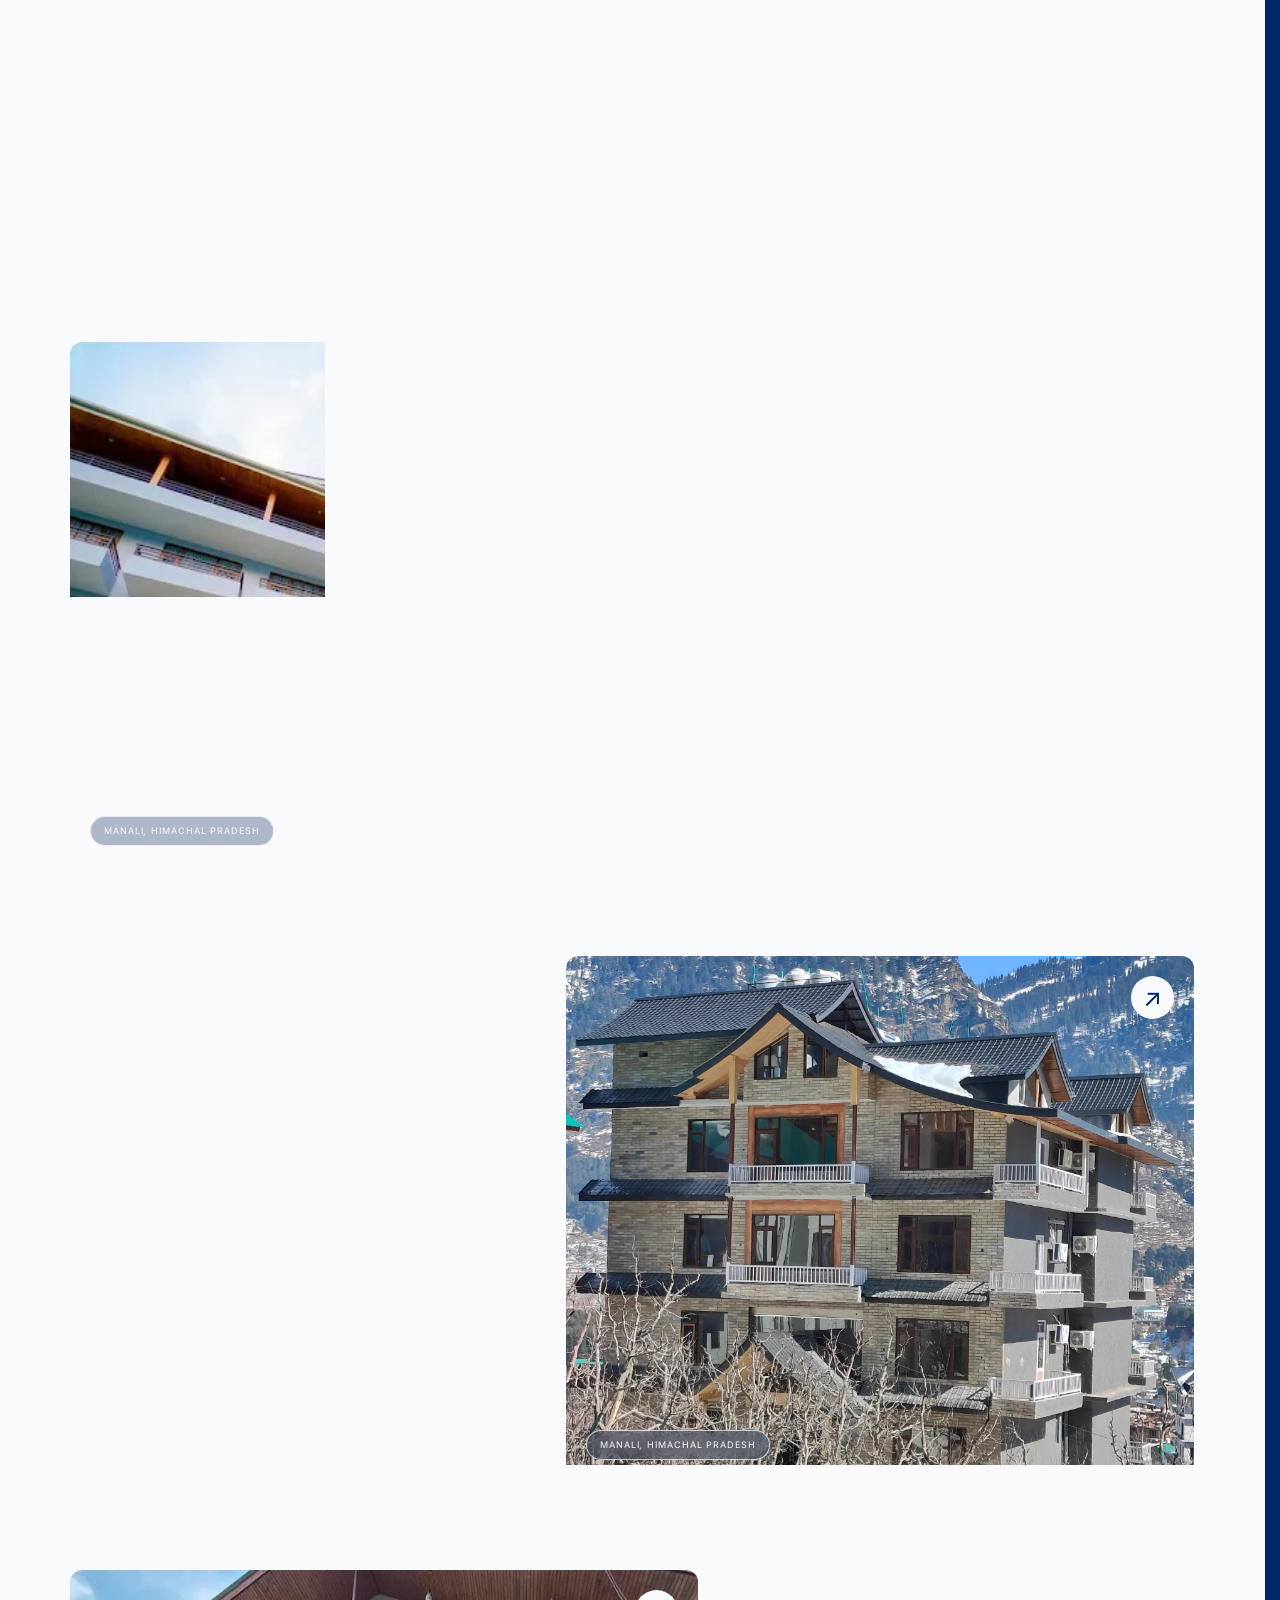
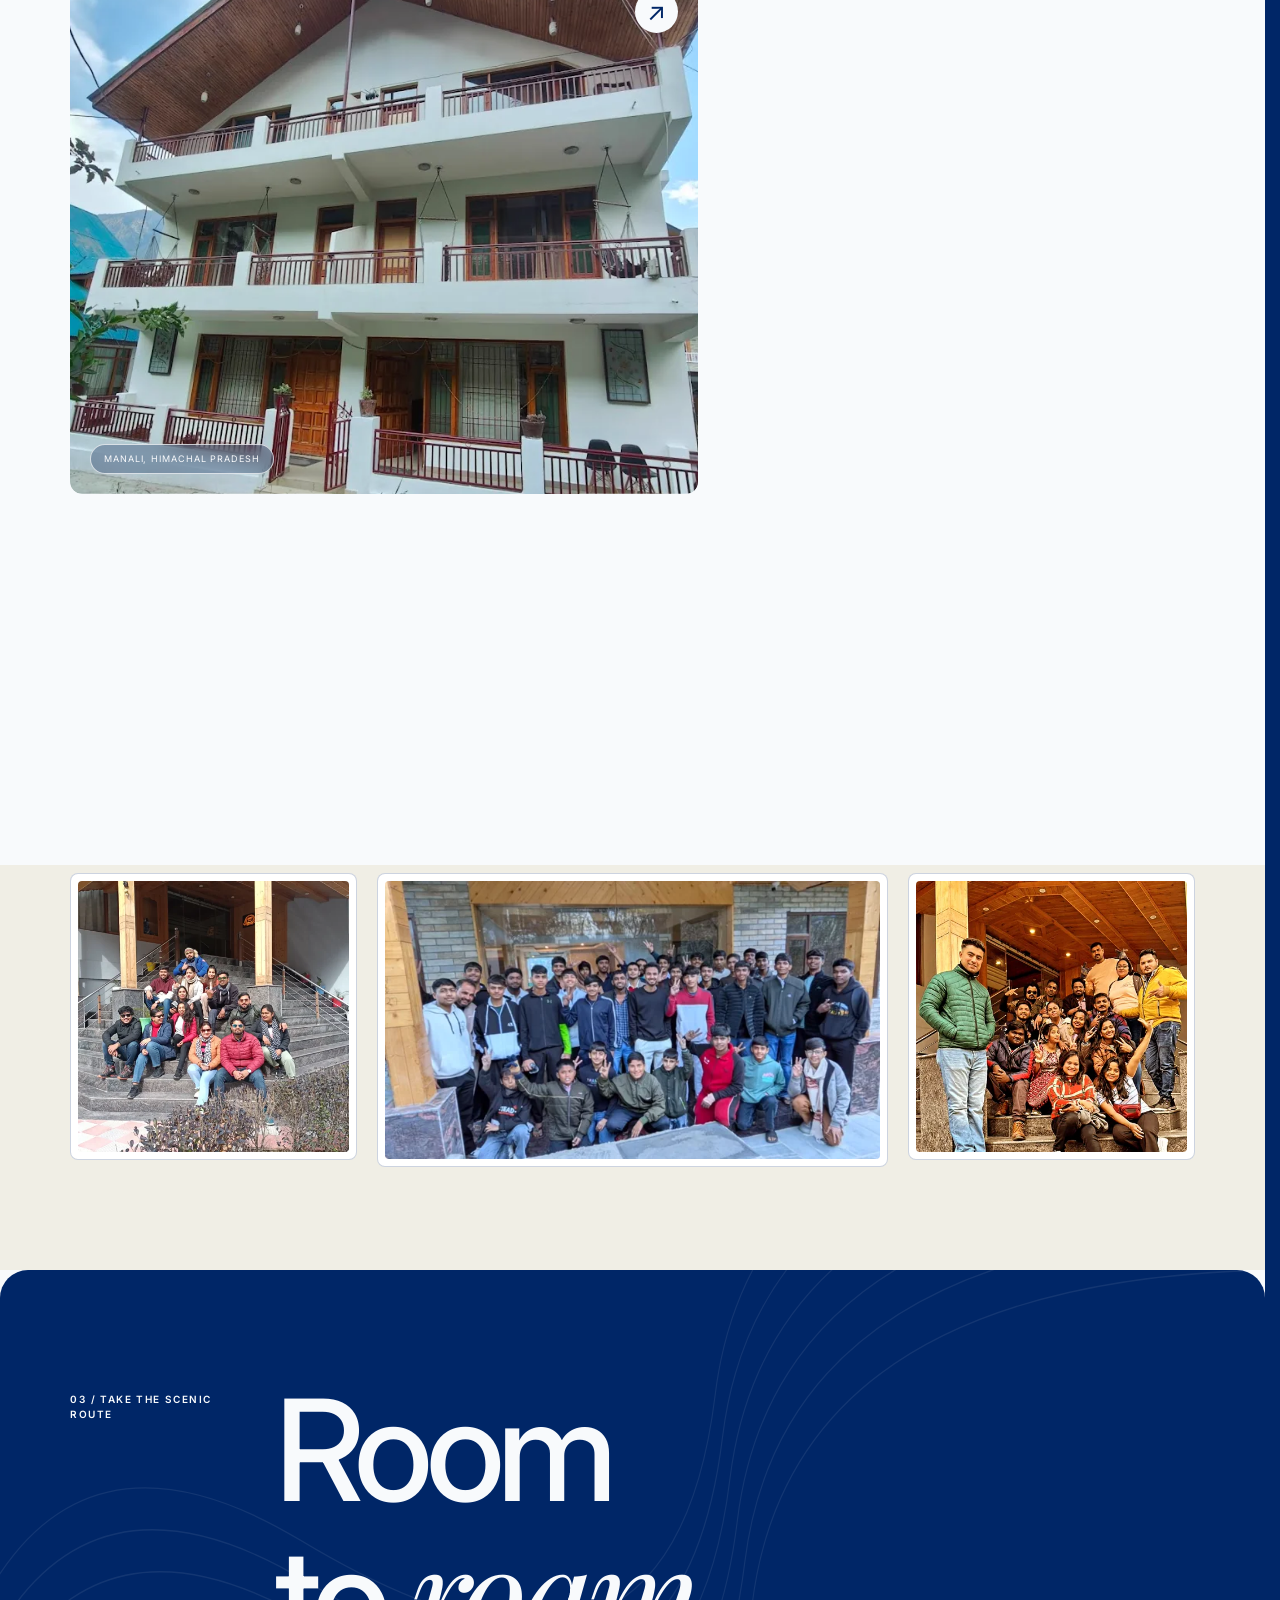
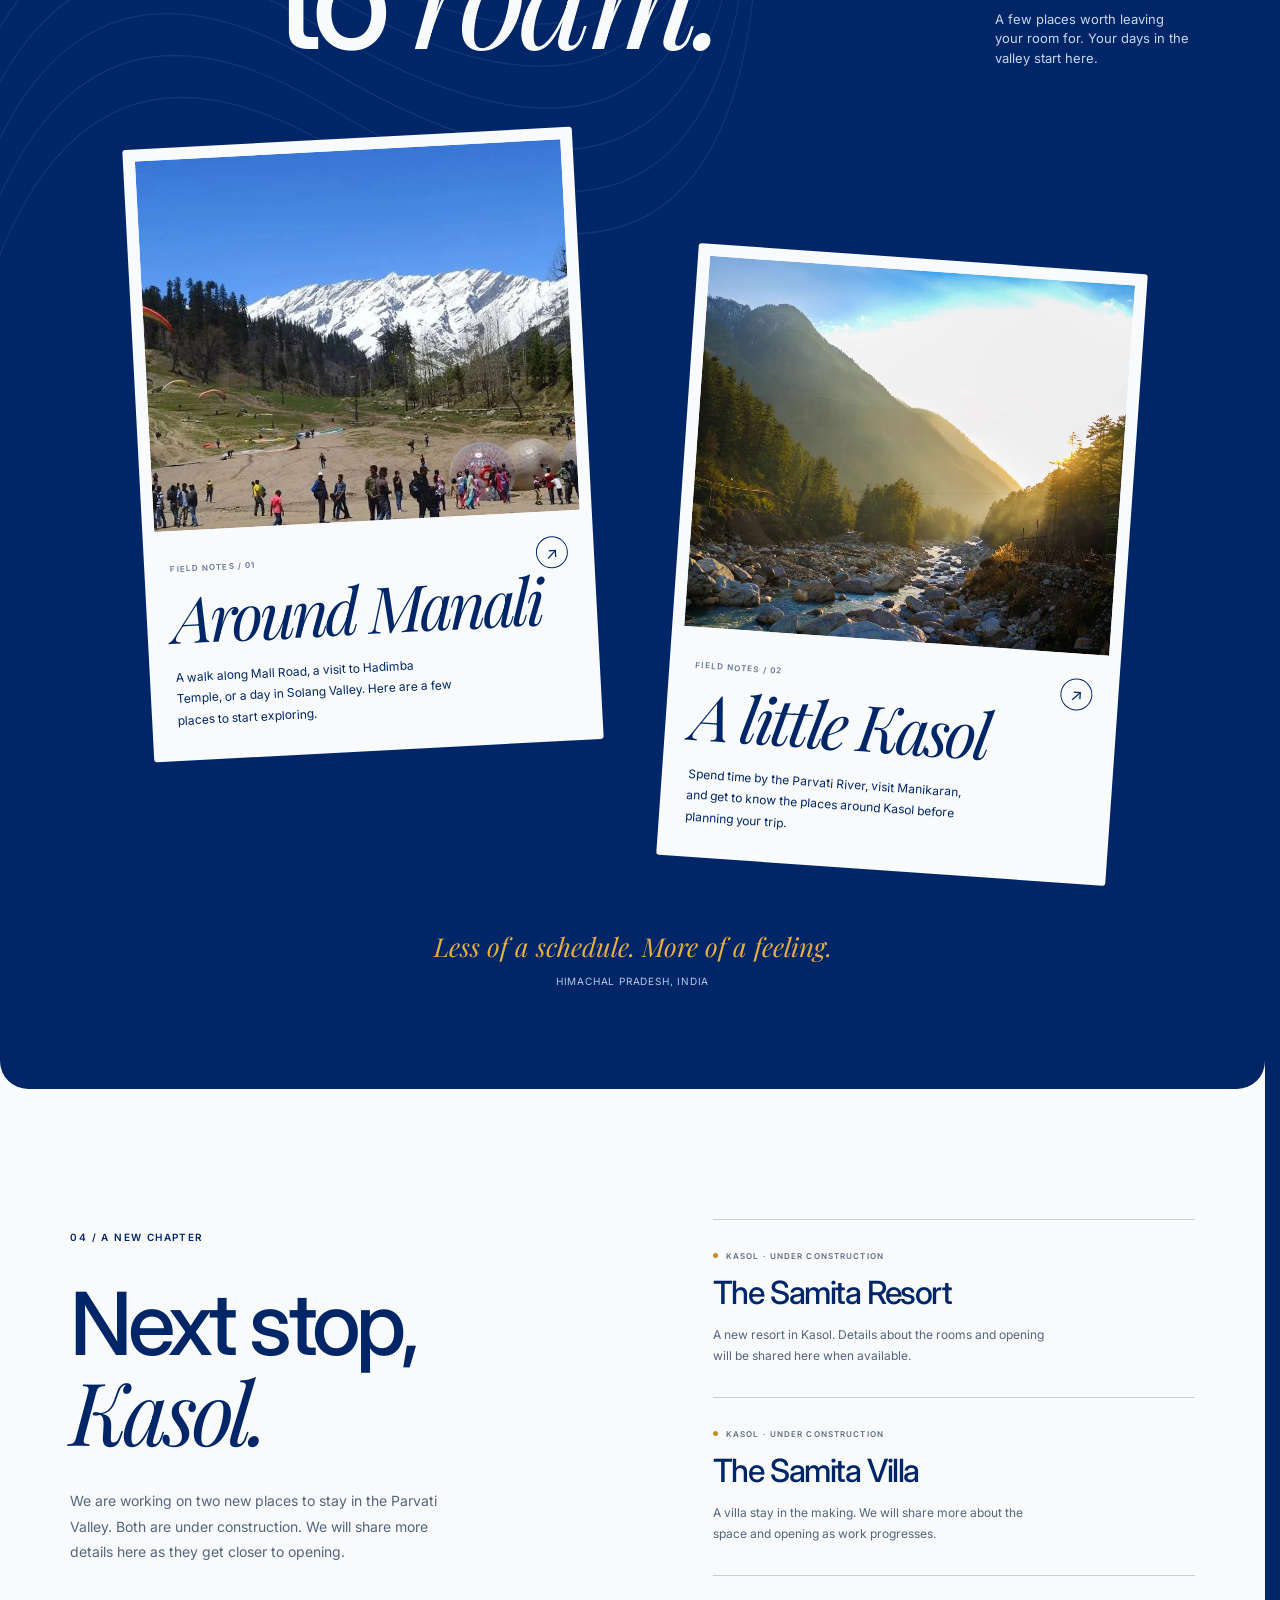
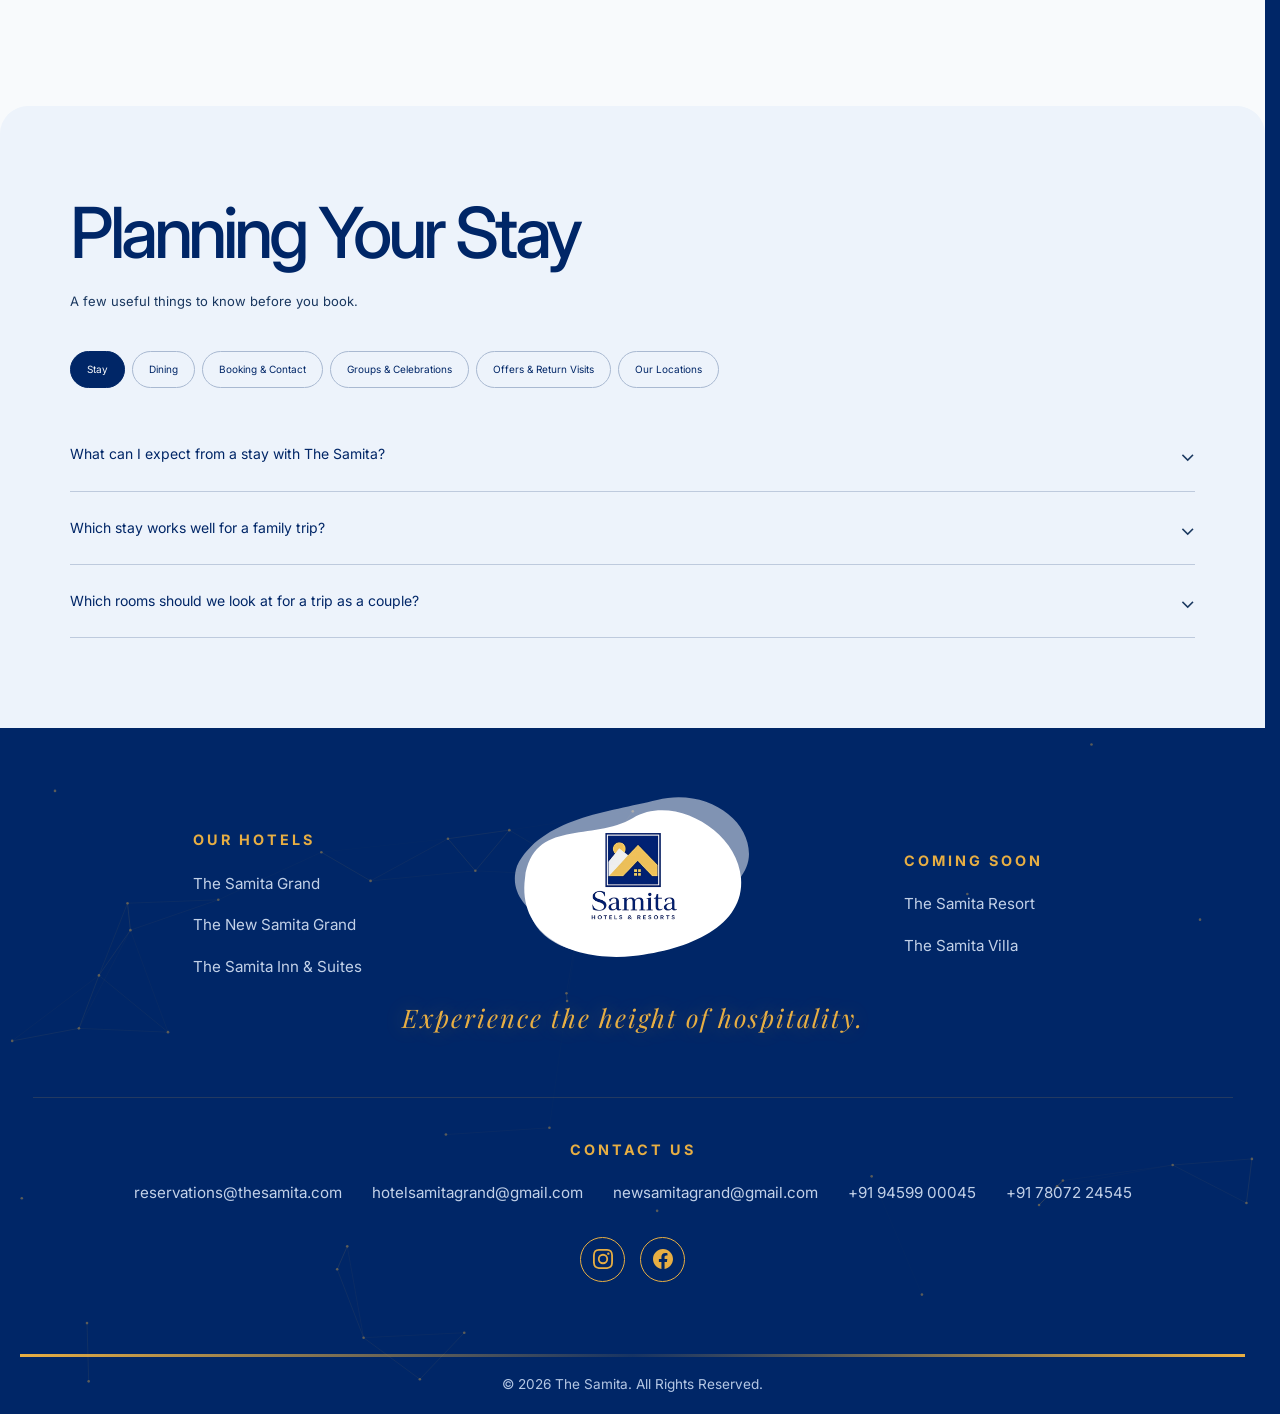
==== commit e9374fde: "Add Samita guest gallery and refresh Grand media" ====
--- a/index.html
+++ b/index.html
@@ -49,6 +49,7 @@
         <span class="nav-location eyebrow">Mountain stays<br>Himachal Pradesh, India</span>
         <div class="desktop-links">
             <a href="#properties">Our hotels</a>
+            <a href="#guests">Our guests</a>
             <a href="#the-valley">The valley</a>
             <a href="#contact">Plan your stay ↗</a>
         </div>
@@ -59,10 +60,11 @@
         <span class="eyebrow">Take the scenic route</span>
         <nav class="menu-links" aria-label="Explore">
             <a href="#properties"><span>01</span>Our hotels</a>
-            <a href="#the-valley"><span>02</span>Out in the valley</a>
-            <a href="#future-projects"><span>03</span>Coming to Kasol</a>
-            <a href="#faq-section"><span>04</span>Planning your stay</a>
-            <a href="#contact"><span>05</span>Get in touch</a>
+            <a href="#guests"><span>02</span>Our guests</a>
+            <a href="#the-valley"><span>03</span>Out in the valley</a>
+            <a href="#future-projects"><span>04</span>Coming to Kasol</a>
+            <a href="#faq-section"><span>05</span>Planning your stay</a>
+            <a href="#contact"><span>06</span>Get in touch</a>
         </nav>
         <div class="menu-contact"><a href="tel:+919459900045">+91 94599 00045</a><a href="mailto:reservations@thesamita.com">reservations@thesamita.com</a></div>
     </div>
@@ -134,10 +136,43 @@
             </article>
         </section>
 
+        <section id="guests" class="guests-section" aria-labelledby="guests-title">
+            <div class="section-shell">
+                <div class="section-top" data-reveal>
+                    <span class="eyebrow">02 / Guest photos</span>
+                    <h2 id="guests-title" class="section-title">Our <span class="serif">guests.</span></h2>
+                    <p class="guests-note">A few group photos from stays with us in Manali.</p>
+                </div>
+                <div class="guest-photos">
+                    <figure class="guest-photo guest-photo--wide" data-reveal>
+                        <img src="media/guests-manali.webp"
+                             srcset="media/guests-manali-small.webp 640w, media/guests-manali.webp 1200w"
+                             sizes="(max-width: 880px) 89vw, (max-width: 1440px) 42vw, 570px"
+                             width="1200" height="675" loading="lazy" decoding="async"
+                             alt="A large group of guests gathered in front of the hotel entrance">
+                    </figure>
+                    <figure class="guest-photo guest-photo--steps" data-reveal>
+                        <img src="media/guests-steps.webp"
+                             srcset="media/guests-steps-small.webp 480w, media/guests-steps.webp 960w"
+                             sizes="(max-width: 540px) 89vw, (max-width: 880px) 43vw, (max-width: 1440px) 23vw, 320px"
+                             width="960" height="960" loading="lazy" decoding="async"
+                             alt="Guests in winter jackets sitting on the hotel steps in the sun">
+                    </figure>
+                    <figure class="guest-photo guest-photo--entrance" data-reveal>
+                        <img src="media/guests-entrance.webp"
+                             srcset="media/guests-entrance-small.webp 480w, media/guests-entrance.webp 825w"
+                             sizes="(max-width: 540px) 89vw, (max-width: 880px) 43vw, (max-width: 1440px) 23vw, 320px"
+                             width="825" height="826" loading="lazy" decoding="async"
+                             alt="Guests posing together on the steps under the wooden porch">
+                    </figure>
+                </div>
+            </div>
+        </section>
+
         <section id="the-valley" class="valley-section" aria-labelledby="valley-title">
             <svg class="valley-lines" viewBox="0 0 1400 700" preserveAspectRatio="none" aria-hidden="true"><path d="M-50 600Q100 100 400 300T800 250 1450 100M-50 630Q100 130 400 330T800 280 1450 130M-50 660Q100 160 400 360T800 310 1450 160M-50 690Q100 190 400 390T800 340 1450 190M-50 720Q100 220 400 420T800 370 1450 220M-50 750Q100 250 400 450T800 400 1450 250"></path></svg>
             <div class="section-shell">
-                <div class="section-top" data-reveal><span class="eyebrow">02 / Take the scenic route</span><h2 id="valley-title" class="section-title"><span class="valley-title-line">Room</span> <span class="valley-title-line">to <span class="serif">roam.</span></span></h2><p class="valley-title-note">A few places worth leaving your room for. Your days in the valley start here.</p></div>
+                <div class="section-top" data-reveal><span class="eyebrow">03 / Take the scenic route</span><h2 id="valley-title" class="section-title"><span class="valley-title-line">Room</span> <span class="valley-title-line">to <span class="serif">roam.</span></span></h2><p class="valley-title-note">A few places worth leaving your room for. Your days in the valley start here.</p></div>
                 <div class="valley-cards">
                     <a class="field-note" href="discover-manali.html" data-cursor="READ"><div class="field-image"><img src="media/manali-card.webp" alt="The mountains and open valley around Manali" width="960" height="700" loading="lazy"></div><div class="field-info"><span class="eyebrow">Field notes / 01</span><h3>Around Manali</h3><p>A walk along Mall Road, a visit to Hadimba Temple, or a day in Solang Valley. Here are a few places to start exploring.</p><span class="round-arrow" aria-hidden="true">↗</span></div></a>
                     <a class="field-note" href="explore-kasol.html" data-cursor="READ"><div class="field-image"><img src="media/kasol-card.webp" alt="River and forest scenery in the Parvati Valley" width="960" height="700" loading="lazy"></div><div class="field-info"><span class="eyebrow">Field notes / 02</span><h3>A little Kasol</h3><p>Spend time by the Parvati River, visit Manikaran, and get to know the places around Kasol before planning your trip.</p><span class="round-arrow" aria-hidden="true">↗</span></div></a>
@@ -148,7 +183,7 @@
 
         <section id="future-projects" class="coming-section section-shell" aria-labelledby="coming-title">
             <div class="coming-grid">
-                <div class="coming-heading" data-reveal><span class="eyebrow">03 / A new chapter</span><h2 id="coming-title" class="section-title">Next stop,<br><span class="serif">Kasol.</span></h2><p>We are working on two new places to stay in the Parvati Valley. Both are under construction. We will share more details here as they get closer to opening.</p></div>
+                <div class="coming-heading" data-reveal><span class="eyebrow">04 / A new chapter</span><h2 id="coming-title" class="section-title">Next stop,<br><span class="serif">Kasol.</span></h2><p>We are working on two new places to stay in the Parvati Valley. Both are under construction. We will share more details here as they get closer to opening.</p></div>
                 <div class="coming-list" data-reveal><article class="coming-item"><span class="eyebrow"><i class="status-dot" aria-hidden="true"></i>Kasol · Under construction</span><h3>The Samita Resort</h3><p>A new resort in Kasol. Details about the rooms and opening will be shared here when available.</p></article><article class="coming-item"><span class="eyebrow"><i class="status-dot" aria-hidden="true"></i>Kasol · Under construction</span><h3>The Samita Villa</h3><p>A villa stay in the making. We will share more about the space and opening as work progresses.</p></article></div>
             </div>
         </section>
--- a/home.css
+++ b/home.css
@@ -122,6 +122,26 @@
 .section-top .eyebrow { margin-top: 12px; }
 .samita-home .section-title { font-size: clamp(47px,6.8vw,104px); font-weight: 500; line-height: 1; }
 .section-top .section-title { max-width: 750px; }
+.guests-section { padding-block: clamp(65px, 8vw, 110px); background: #f0eee5; scroll-margin-top: 90px; }
+.guests-section .section-top { margin-bottom: clamp(28px, 4vw, 55px); }
+.guests-note { max-width: 205px; margin-top: 12px; color: #415774; font-size: 14px; line-height: 1.65; }
+.guest-photos { display: grid; grid-template-columns: minmax(0, 1fr) minmax(0, 1.78fr) minmax(0, 1fr); align-items: start; gap: clamp(12px, 1.6vw, 24px); }
+.guest-photo { min-width: 0; margin: 0; padding: clamp(4px, .55vw, 8px); background: #fff; border: 1px solid var(--line); border-radius: 8px; }
+.guest-photo img { display: block; width: 100%; height: auto; border-radius: 4px; }
+.guest-photo--wide { grid-area: 1 / 2; }
+.guest-photo--steps { grid-area: 1 / 1; }
+.guest-photo--entrance { grid-area: 1 / 3; }
+@media (max-width: 880px) {
+    .guest-photos { grid-template-columns: repeat(2, minmax(0, 1fr)); }
+    .guest-photo { grid-area: auto; }
+    .guest-photo--wide { grid-column: 1 / -1; }
+}
+@media (max-width: 720px) {
+    .guests-note { grid-column: 1 / -1; max-width: 270px; margin-top: 0; }
+}
+@media (max-width: 540px) {
+    .guest-photos { grid-template-columns: minmax(0, 1fr); }
+}
 .section-index { display: inline-flex; align-items: center; gap: 7px; font-size: 11px; border: 1px solid var(--line); border-radius: 20px; padding: 8px 13px; margin-top: 10px; white-space: nowrap; }
 .stay-card { display: grid; grid-template-columns: minmax(0,1.5fr) minmax(0,1fr); gap: clamp(30px,6vw,100px); align-items: center; margin-top: 90px; }
 .stay-card:nth-of-type(even) { grid-template-columns: minmax(0,1fr) minmax(0,1.5fr); }
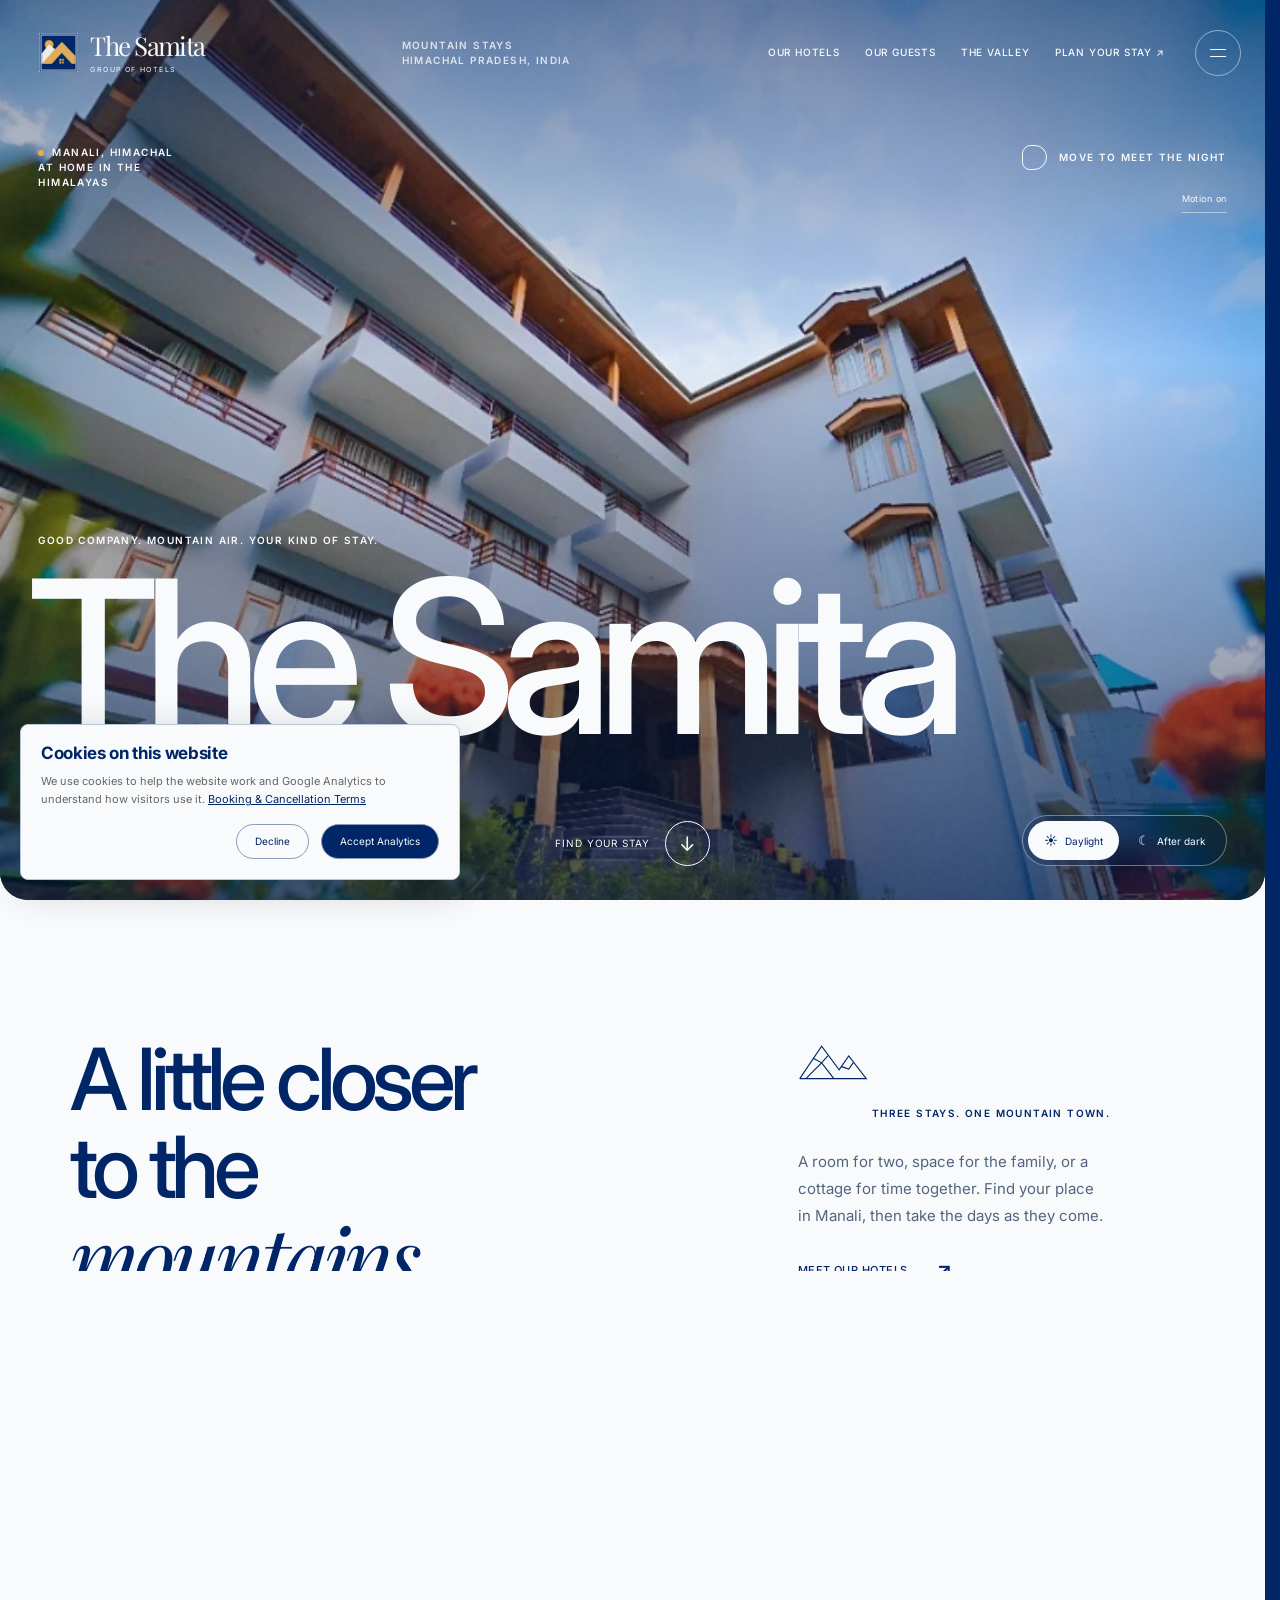
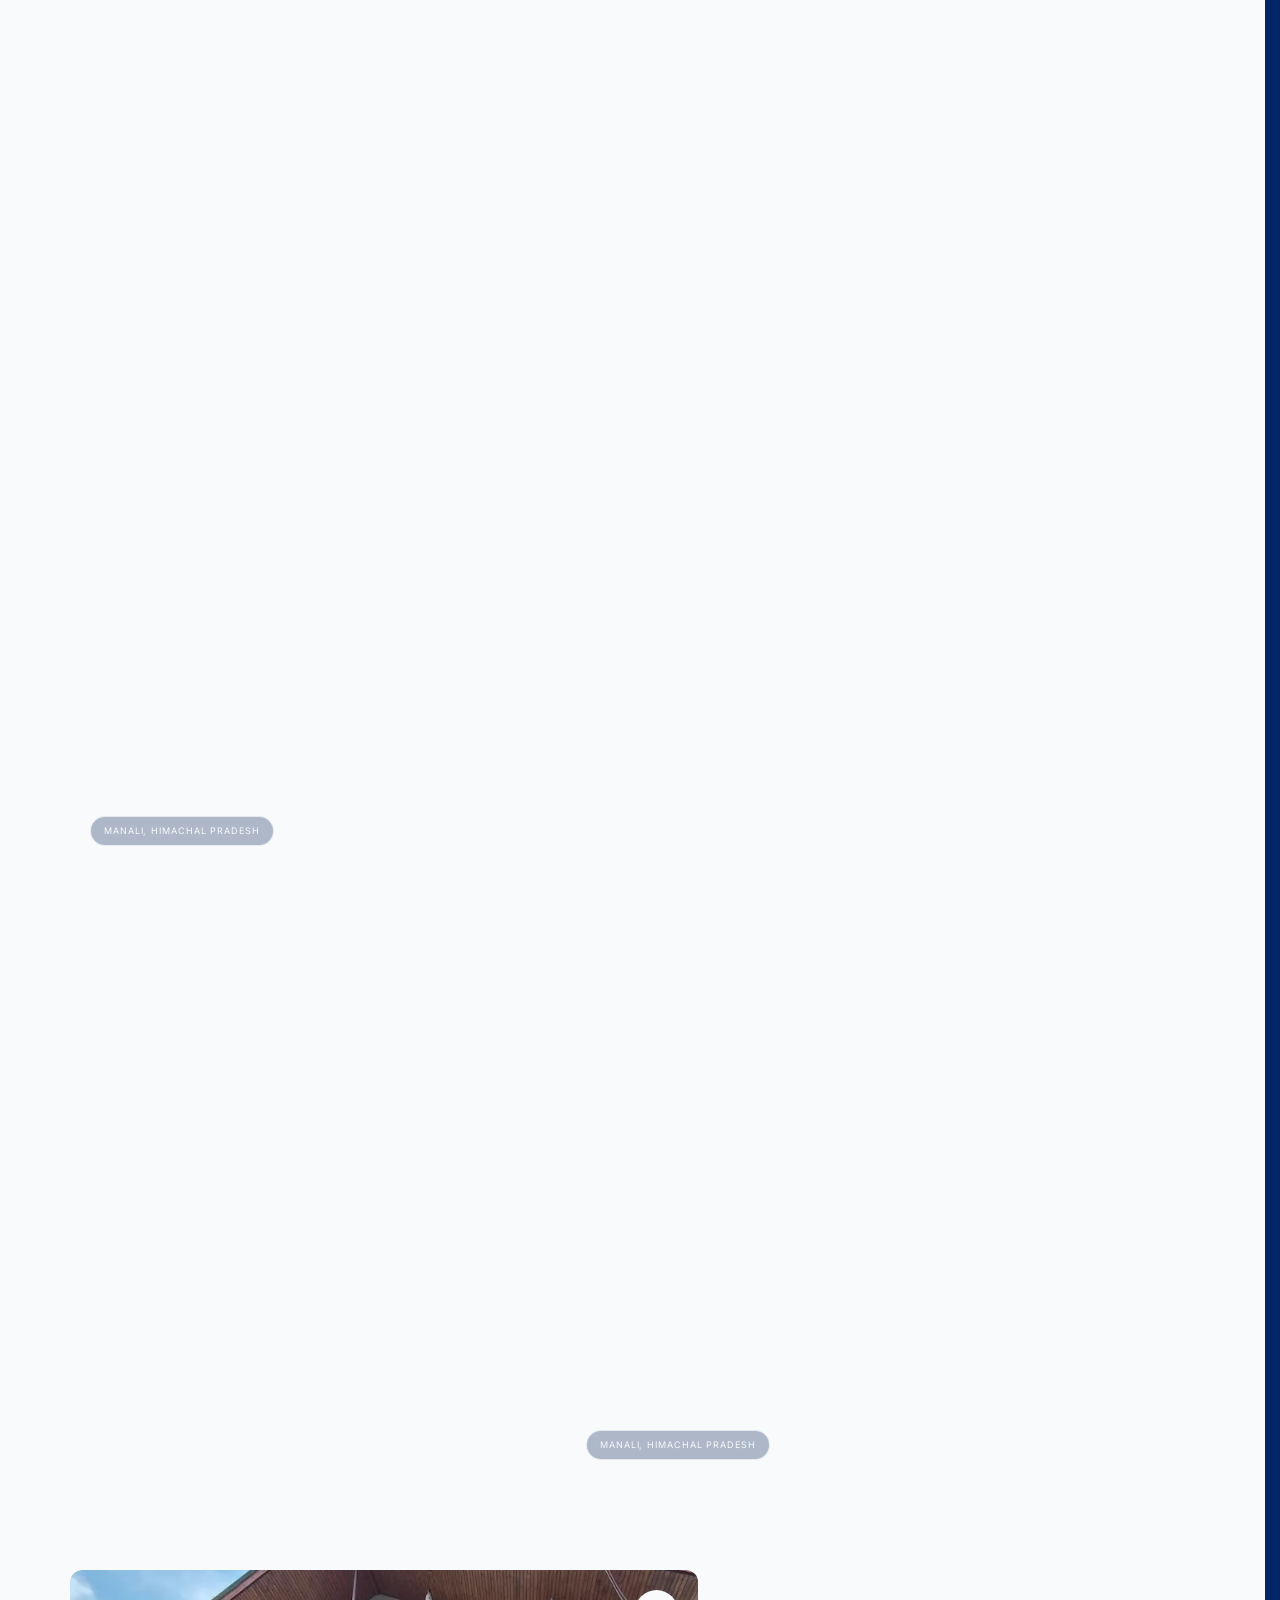
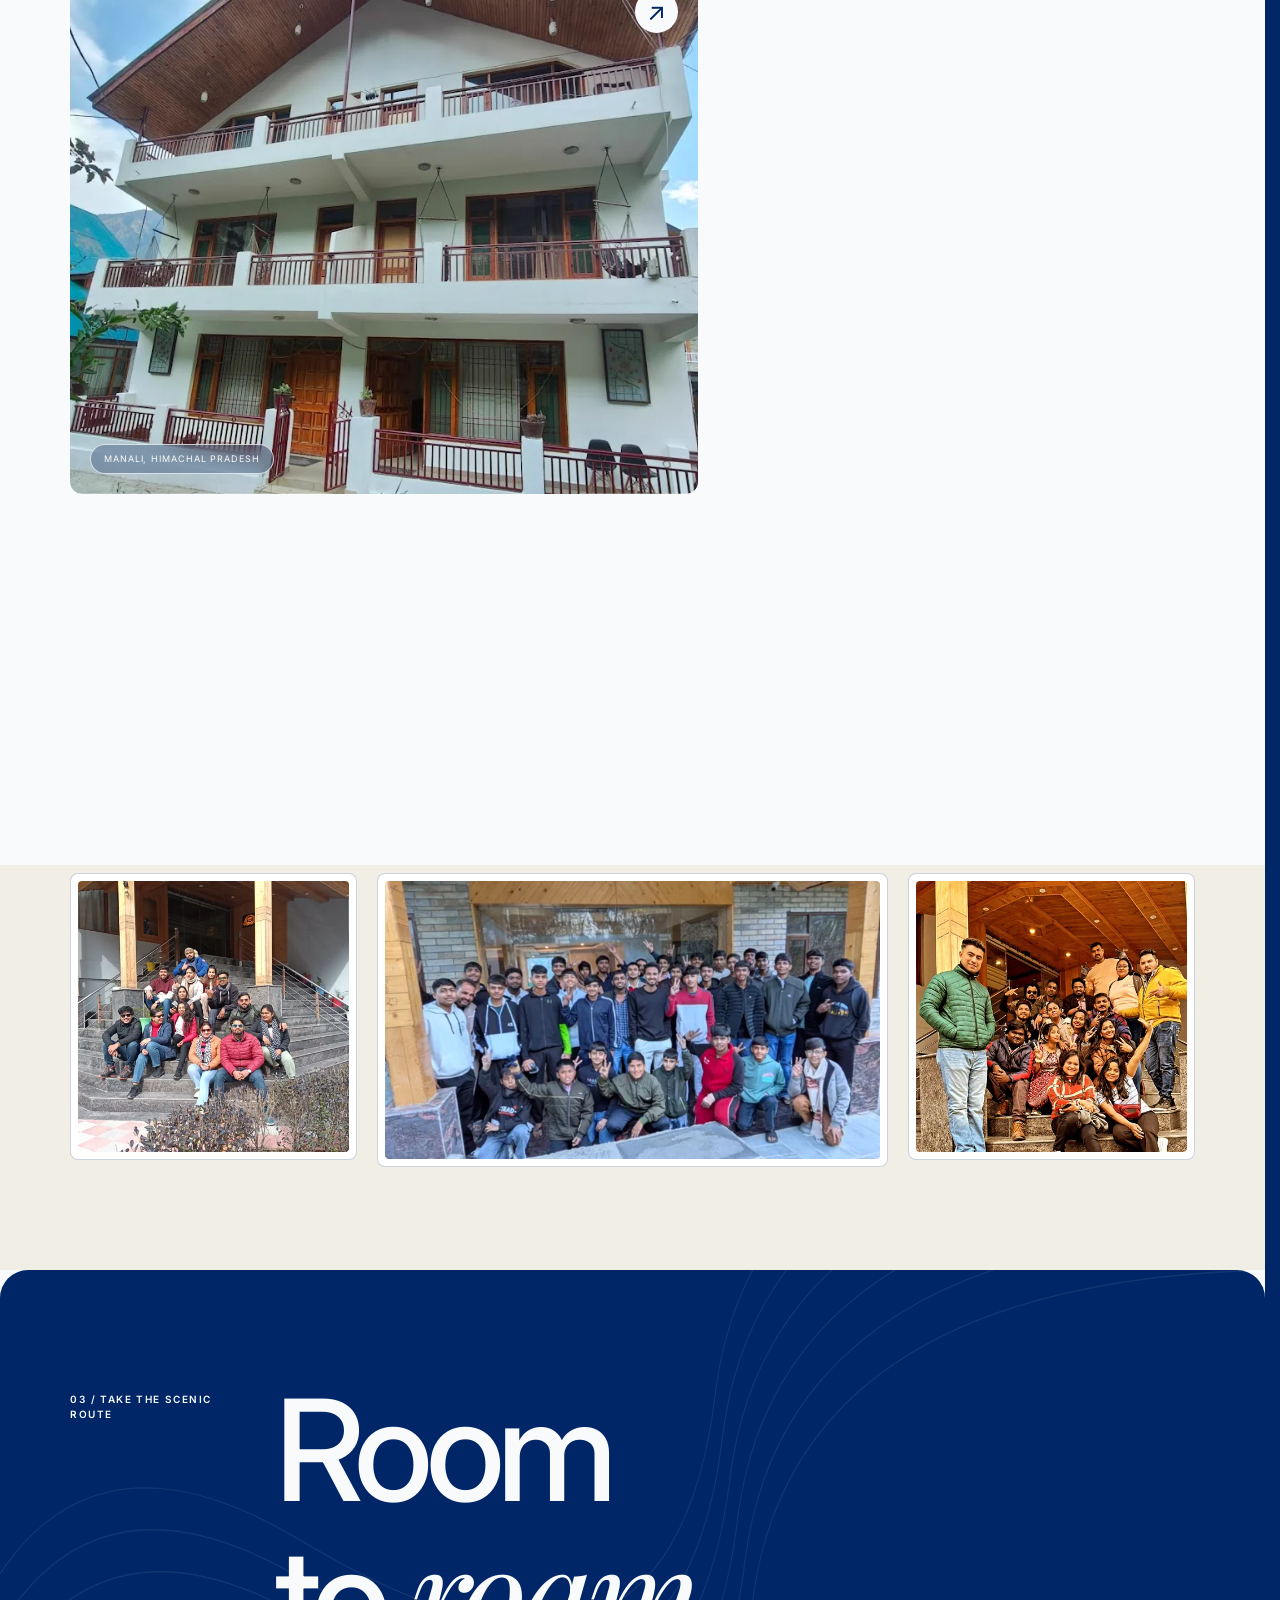
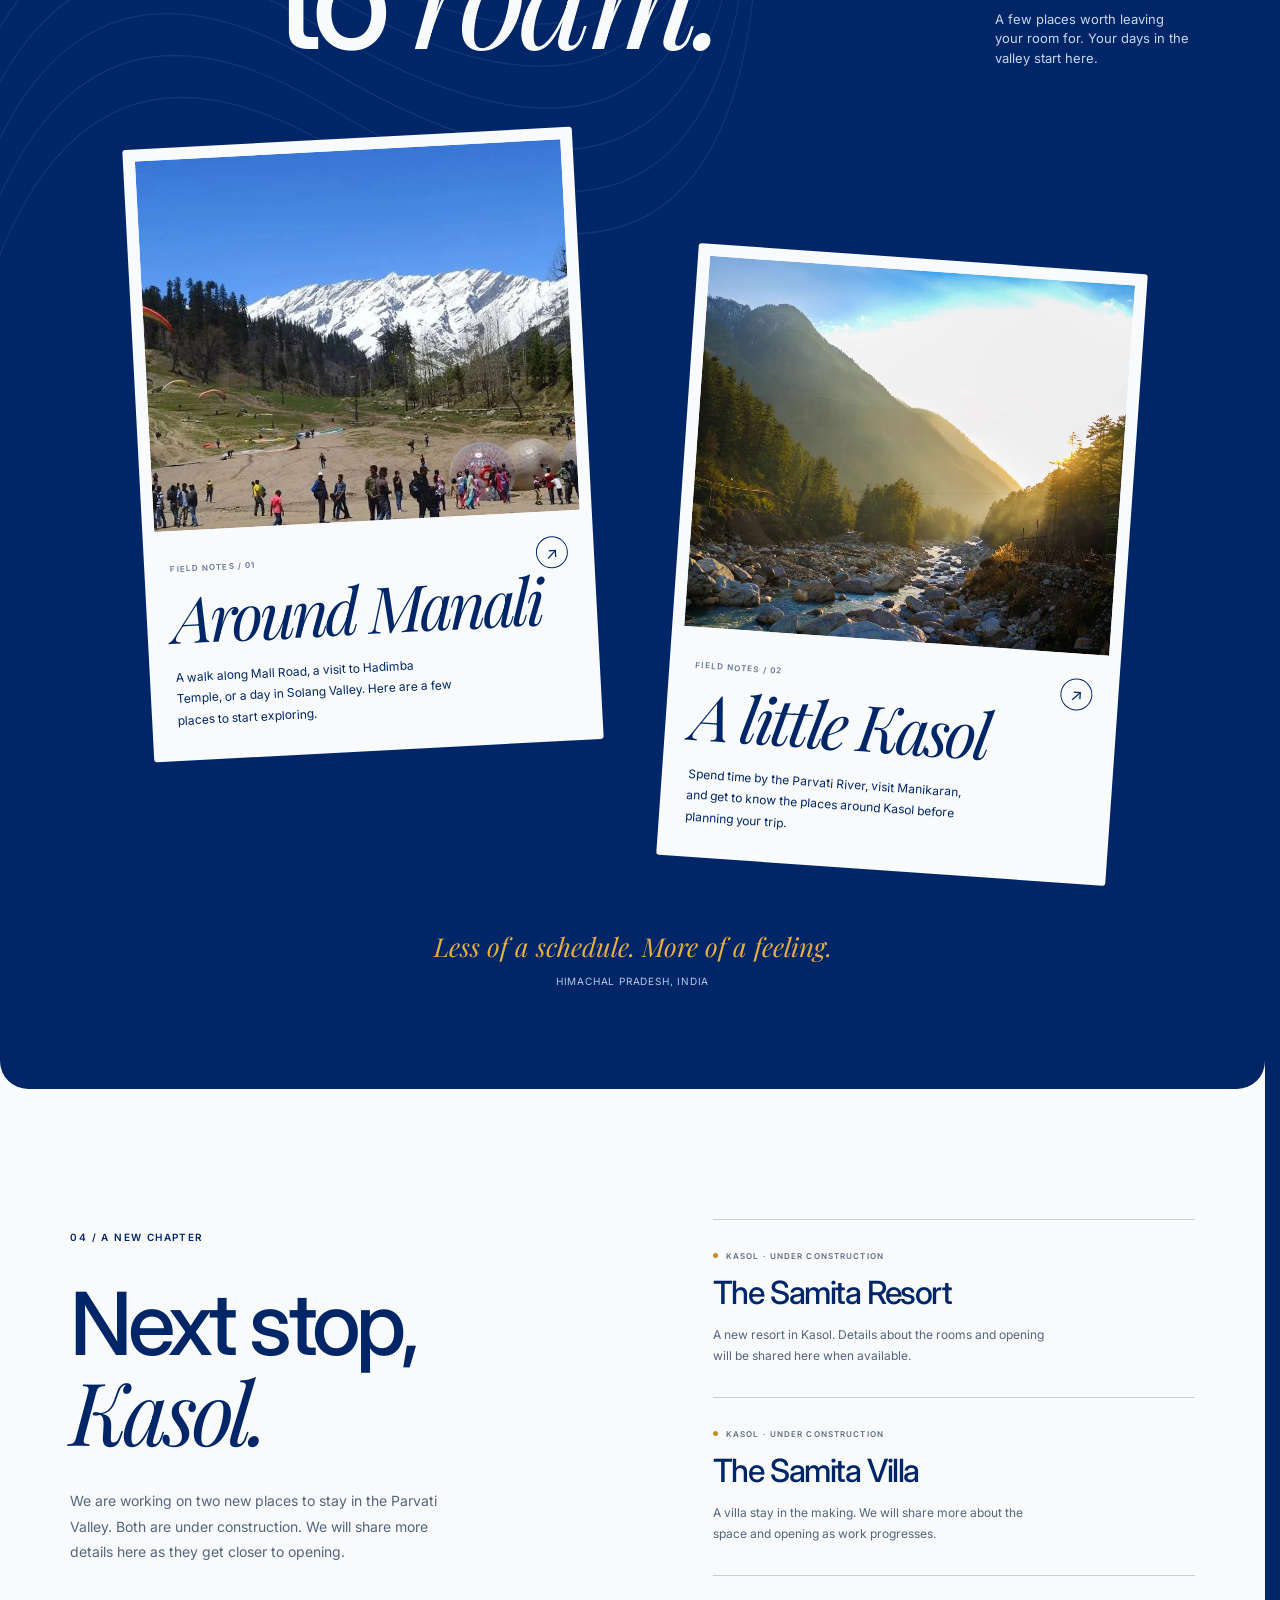
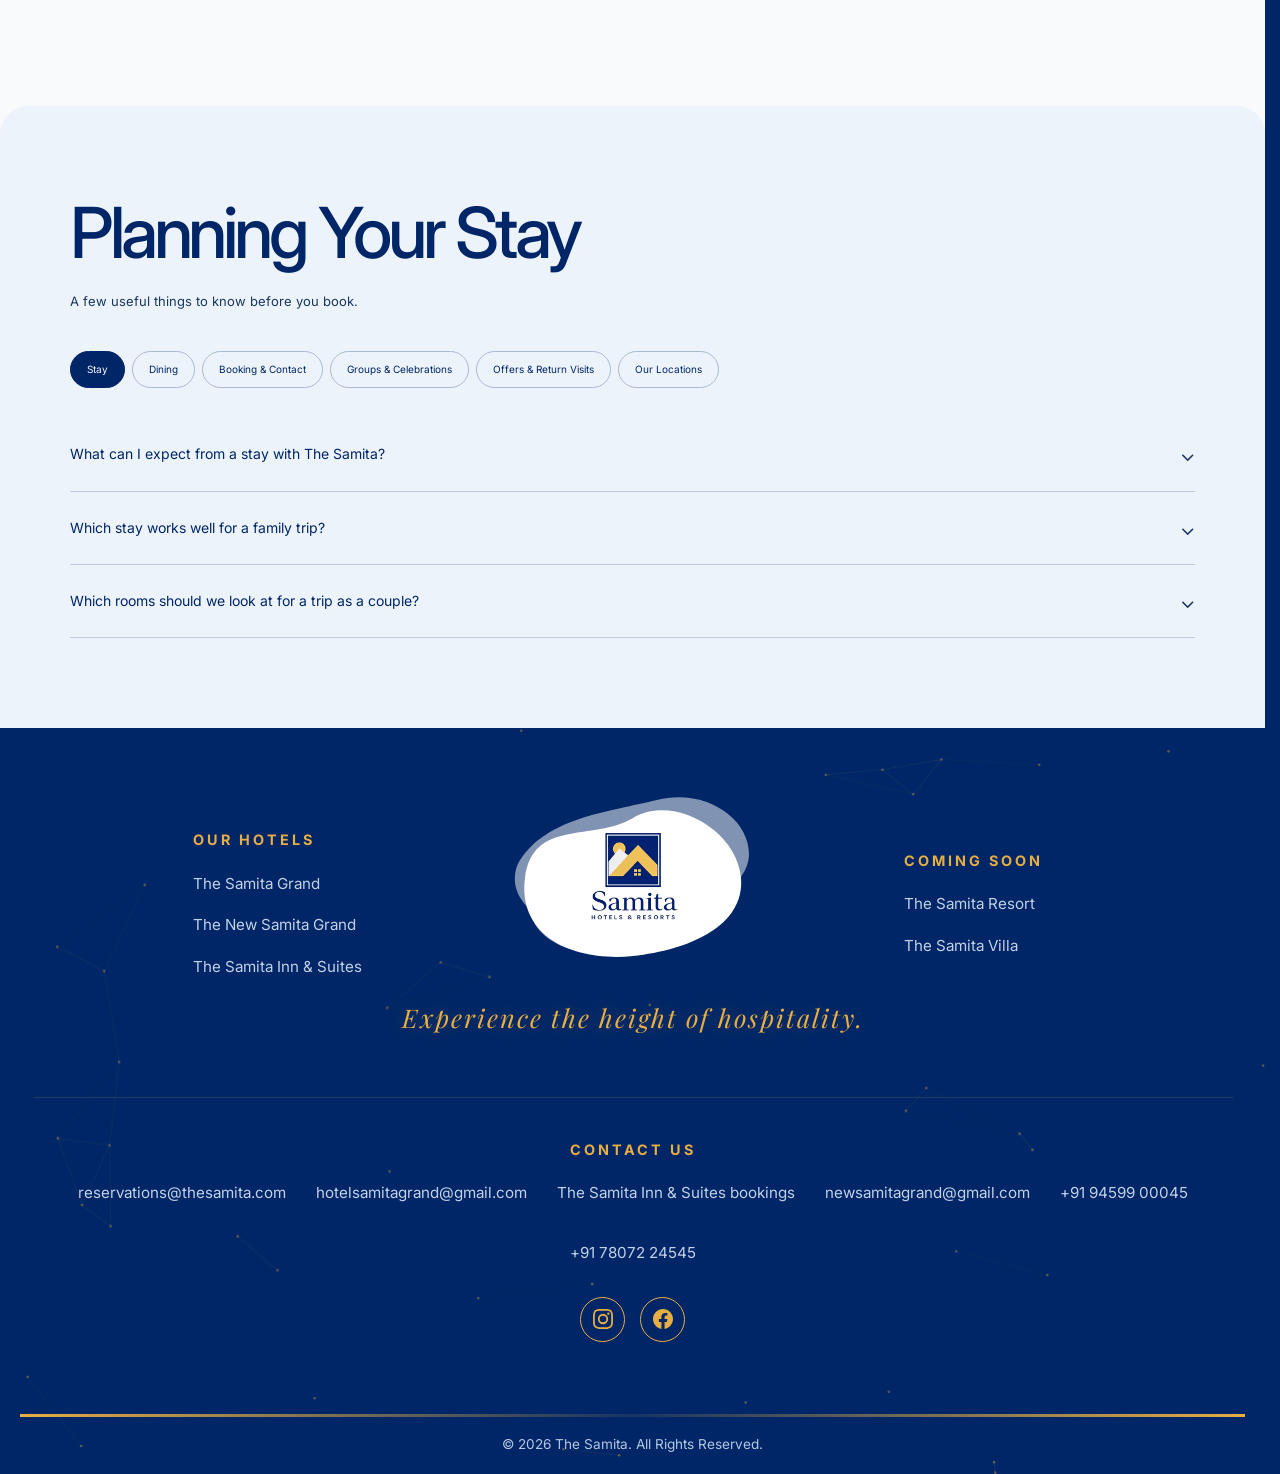
==== commit a528d7e5: "Add booking requests and phone booking for the Inn" ====
--- a/index.html
+++ b/index.html
@@ -51,7 +51,7 @@
             <a href="#properties">Our hotels</a>
             <a href="#guests">Our guests</a>
             <a href="#the-valley">The valley</a>
-            <a href="#contact">Plan your stay ↗</a>
+            <a href="/booking.html">Plan your stay ↗</a>
         </div>
         <button id="menu-toggle" class="menu-toggle" type="button" aria-label="Open navigation menu" aria-controls="samita-menu" aria-expanded="false"><span></span><span></span></button>
     </nav>
@@ -66,7 +66,7 @@
             <a href="#faq-section"><span>05</span>Planning your stay</a>
             <a href="#contact"><span>06</span>Get in touch</a>
         </nav>
-        <div class="menu-contact"><a href="tel:+919459900045">+91 94599 00045</a><a href="mailto:reservations@thesamita.com">reservations@thesamita.com</a></div>
+        <div class="menu-contact"><a href="tel:+919459900045">+91 94599 00045</a><a href="/booking.html">reservations@thesamita.com</a></div>
     </div>
 
     <main id="main" tabindex="-1">
@@ -310,9 +310,10 @@
             <div class="footer-node node-bottom-contact">
                 <h4>Contact Us</h4>
                 <div class="contact-links-inline">
-                    <a href="mailto:reservations@thesamita.com" class="stagger-text">reservations@thesamita.com</a>
-                    <a href="mailto:hotelsamitagrand@gmail.com" class="stagger-text">hotelsamitagrand@gmail.com</a>
-                    <a href="mailto:newsamitagrand@gmail.com" class="stagger-text">newsamitagrand@gmail.com</a>
+                    <a href="/booking.html" class="stagger-text">reservations@thesamita.com</a>
+                    <a href="/booking.html?hotel=grand" class="stagger-text">hotelsamitagrand@gmail.com</a>
+                    <a href="/booking-inn.html" class="stagger-text">The Samita Inn &amp; Suites bookings</a>
+                    <a href="/booking.html?hotel=new-grand" class="stagger-text">newsamitagrand@gmail.com</a>
                     <a href="tel:+919459900045" class="stagger-text">+91 94599 00045</a>
                     <a href="tel:+917807224545" class="stagger-text">+91 78072 24545</a>
 
@@ -345,7 +346,7 @@
             <a href="tel:9459900045" class="fab-option" title="Call Us">
                 <svg viewBox="0 0 24 24" width="22" height="22" stroke="currentColor" stroke-width="2" fill="none" stroke-linecap="round" stroke-linejoin="round"><path d="M22 16.92v3a2 2 0 0 1-2.18 2 19.79 19.79 0 0 1-8.63-3.07 19.5 19.5 0 0 1-6-6 19.79 19.79 0 0 1-3.07-8.67A2 2 0 0 1 4.11 2h3a2 2 0 0 1 2 1.72 12.84 12.84 0 0 0 .7 2.81 2 2 0 0 1-.45 2.11L8.09 9.91a16 16 0 0 0 6 6l1.27-1.27a2 2 0 0 1 2.11-.45 12.84 12.84 0 0 0 2.81.7A2 2 0 0 1 22 16.92z"></path></svg>
             </a>
-            <a href="mailto:reservations@thesamita.com" class="fab-option" title="Email Us">
+            <a href="/booking.html" class="fab-option" title="Email Us">
                 <svg viewBox="0 0 24 24" width="22" height="22" stroke="currentColor" stroke-width="2" fill="none" stroke-linecap="round" stroke-linejoin="round"><path d="M4 4h16c1.1 0 2 .9 2 2v12c0 1.1-.9 2-2 2H4c-1.1 0-2-.9-2-2V6c0-1.1.9-2 2-2z"></path><polyline points="22,6 12,13 2,6"></polyline></svg>
             </a>
             <a href="https://wa.me/message/C3ID7YF2EN5YC1" target="_blank" class="fab-option" title="WhatsApp">
